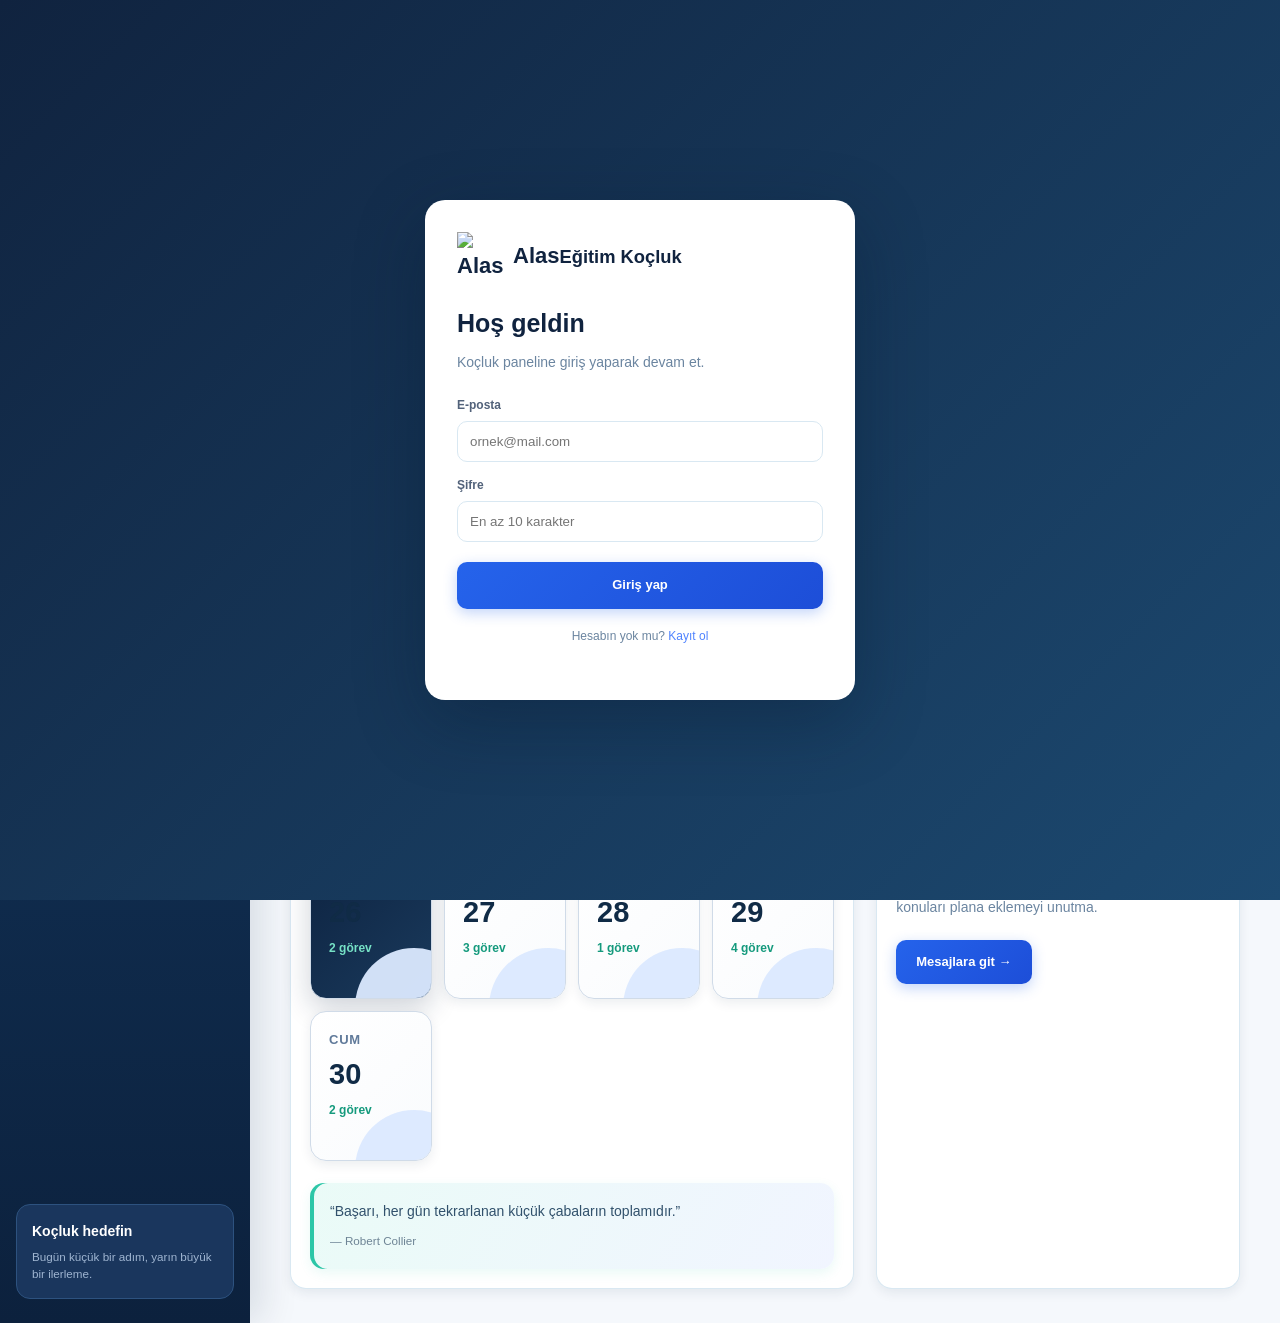
==== src/Kocluk.Api/wwwroot/index.html @ 7dc3ab0d "Öğrenci dosyası genel bakış: hafif renk vurguları, durum renkli etkinlik satırları" ====
<!doctype html>
<html lang="tr">
<head>
  <meta charset="utf-8">
  <meta name="viewport" content="width=device-width, initial-scale=1">
  <meta name="theme-color" content="#10233f">
  <link rel="manifest" href="/manifest.webmanifest">
  <title>Alas Eğitim Koçluk | Öğrenci gelişim paneli</title>
  <link rel="icon" href="/logo.svg" type="image/svg+xml">
  <script src="https://cdnjs.cloudflare.com/ajax/libs/pdf.js/4.10.38/pdf.min.mjs" type="module"></script>
  <script src="https://cdn.jsdelivr.net/npm/tesseract.js@5/dist/tesseract.min.js"></script>
  <script src="/exam-data.js?v=20261116050000"></script>
  <script src="/exam-filters.js?v=20261108254000"></script>
  <script src="/modal-questions.js?v=20261116180000"></script>
  <script src="/worksheet.js?v=20261116060000"></script>
  <style>.student-calendar-day{position:relative;overflow:hidden}.student-calendar-day:before{content:"";position:absolute;inset:0 0 auto;height:5px;background:linear-gradient(90deg,#25c6a7,#4d83ff);border-radius:18px 18px 0 0;pointer-events:none}
    :root{
      --primary:#2563eb;--primary-dark:#1d4ed8;--primary-light:#eef4ff;
      --success:#15803d;--success-light:#e8f8ee;
      --warning:#a97600;--warning-light:#fff8e8;
      --danger:#c62828;--danger-light:#fde8e8;
      --info:#3b82f6;--info-light:#e0e7ff;

      --navy:#10233f;--navy-2:#172f52;--ink:#17243a;--muted:#6b85a0;--line:#e0e8f2;--bg:#f5f8fc;--mint:#2cc6a7;--blue:#4f83ff;--orange:#ffad61;--white:#fff;

      --text-primary:#10233f;--text-secondary:#546e8a;--text-muted:#8a99ab;
      --border-radius:12px;--border-radius-lg:16px;--shadow-sm:0 2px 8px rgba(23,52,82,.06);--shadow-md:0 4px 16px rgba(23,52,82,.12);--shadow-lg:0 8px 24px rgba(23,52,82,.16)
    }
    *{box-sizing:border-box}body{margin:0;background:var(--bg);color:var(--text-primary);font:14px -apple-system,BlinkMacSystemFont,'Segoe UI',Roboto,'Helvetica Neue',sans-serif;line-height:1.6}button{font:inherit;border:0;cursor:pointer;transition:all .2s ease}
    .shell{display:flex;min-height:100vh}.sidebar{width:250px;background:var(--navy);color:#d9e4f4;padding:24px 16px;display:flex;flex-direction:column}.brand{display:flex;align-items:center;gap:10px;font-size:20px;font-weight:750;color:#fff;margin:0 10px 42px}.brand-mark{display:grid;place-items:center;width:34px;height:34px;border-radius:11px;background:linear-gradient(135deg,var(--mint),#67e0c7);color:var(--navy);font-weight:900}.nav-label{margin:0 12px 11px;color:#7890b2;font-size:11px;text-transform:uppercase;letter-spacing:1.4px}.nav a{display:flex;align-items:center;gap:12px;color:#b6c5da;text-decoration:none;padding:12px;border-radius:10px;margin:4px 0}.nav a.active,.nav a:hover{background:#22466f;color:#fff}.icon{width:22px;text-align:center;font-size:17px}.sidebar-bottom{margin-top:auto;background:#1a365d;border:1px solid #2d527f;border-radius:14px;padding:15px}.sidebar-bottom p{margin:0 0 7px;color:#fff;font-weight:650}.sidebar-bottom small{display:block;color:#9fb5d1;line-height:1.45}.main{flex:1;min-width:0}.topbar{height:76px;background:#fff;border-bottom:1px solid var(--line);display:flex;align-items:center;justify-content:space-between;padding:0 38px}.crumb{color:var(--muted);font-size:13px}.top-actions{display:flex;align-items:center;gap:18px}.bell{font-size:20px;color:#71809a}.avatar{display:flex;align-items:center;gap:10px;font-weight:650}.avatar-circle{display:grid;place-items:center;width:36px;height:36px;border-radius:50%;background:#d9f5ee;color:#137d6b}.content{padding:34px 40px;max-width:1450px}.welcome{display:flex;justify-content:space-between;align-items:flex-end;margin-bottom:28px}.welcome h1{font-size:29px;margin:0 0 8px;letter-spacing:-.6px}.welcome p{margin:0;color:var(--muted)}.date{color:var(--muted);font-size:13px}.grid{display:grid;grid-template-columns:repeat(4,1fr);gap:18px;margin-bottom:24px}.card{background:var(--white);border:1px solid var(--line);border-radius:16px;box-shadow:0 5px 16px rgba(22,44,76,.04)}.stat{padding:22px;position:relative;overflow:hidden;border:none;transition:all .2s ease;background:linear-gradient(135deg,#fff 0%,#f8fbff 100%)}.stat:before{content:"";position:absolute;inset:0 0 auto;height:4px;background:var(--primary);transition:all .2s}.stat:hover{transform:translateY(-3px);box-shadow:0 12px 28px rgba(16,35,63,.12)}.stat:after{content:"";position:absolute;width:100px;height:100px;border-radius:50%;right:-35px;bottom:-50px;background:rgba(37,99,235,.05);pointer-events:none}.stat-head{display:flex;justify-content:space-between;color:var(--muted);font-size:12px;position:relative;z-index:1}.stat-value{font-size:32px;font-weight:800;margin:16px 0 8px;color:var(--navy);position:relative;z-index:1}.stat-foot{font-size:12px;color:#16a34a;position:relative;z-index:1}.stat-icon{display:grid;place-items:center;width:40px;height:40px;border-radius:12px;background:#edf3ff;color:var(--blue);font-size:20px;box-shadow:0 4px 12px rgba(37,99,235,.15)}.layout{display:grid;grid-template-columns:1.55fr 1fr;gap:22px}.section{padding:24px;transition:all .2s ease}.section:hover{border-color:#d7e5f4;box-shadow:0 12px 28px rgba(16,35,63,.07)}.section-title{display:flex;justify-content:space-between;align-items:center;margin-bottom:20px}.section-title h2{font-size:18px;margin:0;font-weight:700;color:var(--navy);display:flex;align-items:center;gap:10px}.section-title h2:before{content:"";width:6px;height:22px;border-radius:3px;background:linear-gradient(180deg,var(--primary),var(--mint))}.section-title a{font-size:12px;color:var(--primary);text-decoration:none;font-weight:600;transition:color .2s}.section-title a:hover{color:var(--navy)}.progress-wrap{display:flex;gap:22px;align-items:center}.progress{width:118px;height:118px;border-radius:50%;background:conic-gradient(var(--mint) 0 72%,#e9f1f2 72% 100%);display:grid;place-items:center;flex:none}.progress:after{content:"";width:86px;height:86px;border-radius:50%;background:#fff;position:absolute}.progress span{position:relative;z-index:1;font-size:23px;font-weight:750}.progress-copy h3{margin:0 0 7px;font-size:16px}.progress-copy p{margin:0;color:var(--muted);line-height:1.5}.bar-row{margin-top:24px}.bar-label{display:flex;justify-content:space-between;margin-bottom:8px;font-size:12px;color:var(--muted)}.bar{height:8px;border-radius:8px;background:#edf1f6;overflow:hidden}.bar i{display:block;height:100%;border-radius:8px;background:var(--blue)}.bar i.mint{background:var(--mint)}.tasks{display:grid;gap:11px}.task{display:flex;align-items:center;gap:12px;border:1px solid var(--line);border-radius:12px;padding:14px;transition:all .2s ease;background:#fff}.task:hover{transform:translateX(3px);border-color:#cbdcf0;box-shadow:0 6px 16px rgba(16,35,63,.06)}.check{width:20px;height:20px;border:2px solid #cbd7e6;border-radius:6px;flex:none}.task.done .check{background:var(--mint);border-color:var(--mint);position:relative}.task.done .check:after{content:'✓';color:#fff;position:absolute;left:3px;top:-2px;font-weight:700}.task-text{flex:1}.task-text strong{display:block;font-size:13px;margin-bottom:4px}.task-text small{color:var(--muted)}.tag{padding:6px 10px;border-radius:7px;background:#fff4e9;color:#c5752a;font-size:11px;font-weight:600;transition:all .2s ease;display:inline-block}.tag.blue{background:#edf3ff;color:#3b82f6;font-weight:700}.tag:hover{transform:translateY(-1px);box-shadow:0 4px 8px rgba(0,0,0,.1)}.schedule{display:grid;grid-template-columns:repeat(6,1fr);gap:9px}.day{border:1px solid var(--line);border-radius:10px;padding:10px;text-align:center;min-height:98px}.day b{display:block;font-size:11px;color:var(--muted);margin-bottom:11px}.day strong{display:block;font-size:21px;margin-bottom:10px}.day.active{background:var(--navy);color:#fff;border-color:var(--navy)}.day.active b{color:#a9c4e7}.day em{font-style:normal;font-size:11px;color:var(--mint)}.quote{margin-top:22px;background:linear-gradient(120deg,#eafbf7,#f1f5ff);border:0;padding:18px 20px}.quote p{margin:0;font-size:14px;line-height:1.55;color:#31516c}.quote small{display:block;margin-top:9px;color:#6e8495}.primary{background:linear-gradient(135deg,var(--primary),#1d4ed8);color:#fff;border-radius:10px;padding:12px 20px;font-size:13px;font-weight:700;box-shadow:0 4px 14px rgba(37,99,235,.28);border:0;cursor:pointer;transition:all .2s ease}.primary:hover{transform:translateY(-2px);box-shadow:0 8px 22px rgba(37,99,235,.36)}.primary:active{transform:translateY(0);box-shadow:0 2px 8px rgba(37,99,235,.2)}@media(max-width:1000px){.sidebar{width:210px}.grid{grid-template-columns:repeat(2,1fr)}.layout{grid-template-columns:1fr}}@media(max-width:650px){.sidebar{display:none}.content{padding:24px 18px}.topbar{padding:0 18px}.grid{grid-template-columns:1fr 1fr}.welcome{display:block}.date{margin-top:12px}}
    .profile-button{background:none;display:flex;align-items:center;gap:10px;font-weight:650;color:var(--ink);padding:4px 0}.profile-menu{position:absolute;right:0;top:48px;background:#fff;border:1px solid var(--line);border-radius:12px;box-shadow:0 12px 30px #10233f1c;padding:8px;z-index:5;min-width:170px}.profile-menu button{width:100%;background:none;text-align:left;padding:10px;border-radius:8px;color:#33435b}.profile-menu button:hover{background:#f1f5fa}.hidden{display:none!important}.auth-screen{position:fixed;inset:0;background:linear-gradient(135deg,#10233f,#1c4970);z-index:20;display:grid;place-items:center;padding:20px}.auth-card{width:min(430px,100%);background:#fff;border-radius:20px;padding:32px;box-shadow:0 22px 70px #07172c55}.auth-brand{display:flex;align-items:center;gap:10px;font-size:22px;font-weight:800;margin-bottom:25px}.auth-card h1{margin:0 0 8px;font-size:25px}.auth-card p{color:var(--muted);margin:0 0 22px}.auth-card label{display:block;color:#52627a;font-size:12px;font-weight:650;margin:14px 0 6px}.auth-card input,.auth-card select{width:100%;border:1px solid #d9e2ee;border-radius:9px;padding:12px;outline:none}.auth-card input:focus,.auth-card select:focus{border-color:var(--blue)}.auth-submit{width:100%;margin-top:20px;padding:13px}.auth-switch{text-align:center;margin-top:18px!important;font-size:12px}.auth-switch a{color:var(--blue);cursor:pointer}.auth-error{color:#c35454!important;background:#fff0f0;padding:9px;border-radius:8px;font-size:12px}.role-help{font-size:11px!important;margin-top:8px!important}
    .modal-backdrop{position:fixed;inset:0;background:rgba(7,23,44,.85);backdrop-filter:blur(2px);z-index:30;display:grid;place-items:center;padding:20px;animation:fadeIn .2s ease}.modal-card{width:min(720px,100%);max-height:calc(100vh - 40px);overflow:auto;background:#fff;border-radius:20px;box-shadow:0 20px 60px rgba(7,23,44,.3);animation:slideUp .3s ease}.modal-head{display:flex;justify-content:space-between;align-items:flex-start;padding:28px 32px 16px;border-bottom:1px solid var(--line)}.modal-head h2{margin:0 0 6px;font-size:22px;color:var(--navy);font-weight:800}.modal-head p{margin:0;color:var(--muted);font-size:13px}.modal-close{background:#f1f5fa;border-radius:50%;width:36px;height:36px;color:#52627a;font-size:20px;transition:all .2s ease;display:grid;place-items:center}.modal-close:hover{background:#e0e8f0;color:#10233f;transform:rotate(90deg)}.modal-form{padding:10px 26px 26px}.form-section{border-top:1px solid var(--line);padding-top:18px;margin-top:16px}.form-section h3{font-size:13px;margin:0 0 13px}.form-grid{display:grid;grid-template-columns:1fr 1fr;gap:14px}.form-field label{display:block;color:#52627a;font-size:12px;font-weight:650;margin:0 0 6px}.form-field input{width:100%;border:1px solid #d9e2ee;border-radius:9px;padding:11px;outline:none}.form-field input:focus{border-color:var(--blue)}.modal-actions{display:flex;justify-content:flex-end;gap:10px;margin-top:22px}.secondary{background:#edf2f8;color:#33435b;border-radius:9px;padding:10px 15px;font-size:12px}@media(max-width:650px){.form-grid{grid-template-columns:1fr}}
    .student-grid{display:grid;grid-template-columns:repeat(auto-fill,minmax(220px,1fr));gap:16px}.student-card{position:relative;min-height:190px;padding:18px;border:1px solid var(--line);border-radius:16px;background:linear-gradient(145deg,#fff,#f8fbff);cursor:pointer;transition:transform .18s,box-shadow .18s}.student-card:hover{transform:translateY(-3px);box-shadow:0 12px 24px #10233f12}.student-card:nth-child(3n+1) .student-avatar{background:#d9f5ee;color:#137d6b}.student-card:nth-child(3n+2) .student-avatar{background:#e8edff;color:#536fd4}.student-card:nth-child(3n) .student-avatar{background:#fff0dd;color:#c27528}.student-avatar{display:grid;place-items:center;width:52px;height:52px;border-radius:16px;font-size:17px;font-weight:750;margin-bottom:20px}.student-card h3{margin:0 0 8px;font-size:16px}.student-card p{margin:0;color:var(--muted);font-size:12px;white-space:nowrap;overflow:hidden;text-overflow:ellipsis}.student-card .student-actions{position:absolute;right:14px;top:14px;display:flex;gap:5px}.student-card .student-actions button{font-size:11px;padding:6px 8px;border-radius:7px}.student-detail-card{width:min(1000px,100%);background:linear-gradient(145deg,#f5fffb,#fff)}.detail-hero{display:flex;align-items:center;gap:15px;padding:0 26px 20px}.detail-avatar{display:grid;place-items:center;width:62px;height:62px;border-radius:18px;background:#c9f1e5;color:#137d6b;font-size:22px;font-weight:800}.detail-hero h3{margin:0 0 5px;font-size:20px}.detail-hero p{margin:0;color:var(--muted);font-size:12px}.detail-tabs{display:flex;gap:6px;padding:0 26px;border-bottom:1px solid #d9eee7}.detail-tab{background:none;color:var(--muted);padding:11px 12px;border-bottom:2px solid transparent;font-size:12px}.detail-tab:hover{color:#16826d}.detail-tab.active{color:#16826d;border-color:var(--mint)}.detail-body{padding:22px 26px 26px}.detail-panel{display:none}.detail-panel.active{display:block}.detail-summary{display:grid;grid-template-columns:repeat(3,1fr);gap:12px}.detail-stat{padding:14px;border-radius:12px;background:#e9f9f3}.detail-stat strong{display:block;font-size:20px;margin-bottom:5px}.detail-stat span{font-size:11px;color:var(--muted)}.calendar-box{border:1px solid #d9eee7;background:#f2fcf8;border-radius:14px;padding:16px}.calendar-box h3{margin:0 0 5px}.calendar-box p{margin:0 0 14px;color:var(--muted);font-size:12px}.calendar-form{display:grid;grid-template-columns:1.1fr .7fr .7fr 1.2fr auto;gap:8px;align-items:end}.calendar-form input{border:1px solid #cde7dd;border-radius:8px;padding:9px;background:#fff}.calendar-form label{display:block;color:#52726a;font-size:10px;margin-bottom:4px}.session-item{display:flex;justify-content:space-between;align-items:center;border:1px solid #d9eee7;border-radius:10px;background:#fff;padding:11px;margin-top:8px}.session-item small{color:var(--muted)}@media(max-width:800px){.calendar-form{grid-template-columns:1fr 1fr}.calendar-form button{grid-column:span 2}}
    .session-item small{display:block;margin-top:4px}.session-actions{display:flex;gap:5px}.session-actions button{font-size:11px;padding:6px 8px;border-radius:7px}
    .stat:nth-child(1) .stat-icon:after{content:"↗";font-size:20px}.stat:nth-child(2) .stat-icon:after{content:"✓";font-size:20px}.stat:nth-child(3) .stat-icon:after{content:"◷";font-size:20px}.stat:nth-child(4) .stat-icon:after{content:"★";font-size:18px}
    .stat .stat-head,.stat .stat-value,.stat .stat-foot{position:relative;z-index:1}
    .stat-icon{position:relative;z-index:1;width:42px;height:42px;border-radius:13px;font-size:19px;box-shadow:0 5px 12px rgba(16,35,63,.08)}
    .section{transition:box-shadow .2s ease,border-color .2s ease}.section:hover{border-color:#d7e5f4;box-shadow:0 12px 28px rgba(16,35,63,.07)}
    .section-title h2{display:flex;align-items:center;gap:9px}.section-title h2:before{content:"";width:7px;height:20px;border-radius:5px;background:linear-gradient(#2cc6a7,#4f83ff);display:inline-block}
    .tasks .task{transition:transform .18s ease,box-shadow .18s ease,border-color .18s ease}.tasks .task:hover{transform:translateX(3px);border-color:#cbdcf0;box-shadow:0 6px 16px rgba(16,35,63,.06)}
    .tasks .task .tag.blue{font-weight:700}.plan-task-progress{border:1px solid #dce8ff}.plan-task-edit{border:1px solid #dce8ff}.plan-task-delete,.plan-delete{border:1px solid #ffe1d5;background:#fff3ed;color:#c76b47}
    .welcome .primary{box-shadow:0 8px 18px rgba(16,35,63,.16);transition:transform .18s ease,box-shadow .18s ease}.welcome .primary:hover{transform:translateY(-2px);box-shadow:0 12px 24px rgba(16,35,63,.22)}
    .quote,.calendar-box{box-shadow:inset 4px 0 0 #2cc6a7}
    .schedule-card{background:linear-gradient(145deg,#fff,#f8fbff);overflow:visible;margin-top:-32px}
    .schedule{display:grid;grid-template-columns:repeat(4,minmax(0,1fr));grid-auto-rows:minmax(116px,auto);gap:12px;position:relative}
    .schedule .day{position:relative;min-height:116px;padding:16px 15px;text-align:left;border:2px solid #b8cce2;border-radius:16px;background:linear-gradient(145deg,#fff,#f7faff);overflow:visible;cursor:pointer;transition:transform .18s ease,box-shadow .18s ease,border-color .18s ease}
    .schedule .day:nth-child(4n+1){background:linear-gradient(145deg,#f2f7ff,#fff);border-color:#b9d2f5}.schedule .day:nth-child(4n+2){background:linear-gradient(145deg,#f0fcf8,#fff);border-color:#b8e3d5}.schedule .day:nth-child(4n+3){background:linear-gradient(145deg,#fff8ef,#fff);border-color:#f0d3b2}.schedule .day:nth-child(4n){background:linear-gradient(145deg,#f8f3ff,#fff);border-color:#d8c8f0}
    .schedule .day:nth-child(4n+1),.schedule .day:nth-child(4n+2),.schedule .day:nth-child(4n+3),.schedule .day:nth-child(4n){background:linear-gradient(145deg,#f0fcf7,#fbfffd);border-color:#b9dfd0}
    .schedule .day{border-top:4px solid #5b8def;border-left-color:#b9dfd0;border-right-color:#b9dfd0;border-bottom-color:#b9dfd0}
    .schedule .day:hover,.schedule .day:focus-within{transform:translateY(-3px);box-shadow:0 13px 25px rgba(16,35,63,.12);border-color:#72a0e5;z-index:5}
    .schedule .day.active{background:linear-gradient(145deg,#102d50,#1d5278);border-color:#102d50;color:#fff;box-shadow:0 9px 20px rgba(16,45,80,.18)}
    .schedule .day b{display:block;font-size:12px;letter-spacing:.7px;color:#69819d;margin-bottom:7px}.schedule .day.active b{color:#b9d2ed}
    .schedule .day strong{display:inline-block;font-size:28px;line-height:1;margin:0 0 12px}.schedule .day em{display:block;font-style:normal;font-size:11px;color:#159a7d;font-weight:650}.schedule .day.active em{color:#76e2c6}
    .day-count-dot{display:inline-block;width:7px;height:7px;border-radius:50%;background:#2cc6a7;margin-right:5px;vertical-align:1px}.day.active .day-count-dot{background:#76e2c6}
    .day-popover{display:none}
    .day-popover strong{display:block;font-size:12px;margin:0 0 7px}.day-popover small{display:block;color:#c8d8eb;font-size:11px;line-height:1.55}.day-popover .popover-item{padding:6px 0;border-top:1px solid #ffffff24}.day-popover .popover-item:first-of-type{border-top:0}
    .schedule-events .task{background:#fff;border-left:4px solid #4f83ff}.schedule-events .task:nth-child(3n+2){border-left-color:#2cc6a7}.schedule-events .task:nth-child(3n){border-left-color:#f2a04c}.schedule-events .tag{min-width:92px;text-align:center;font-weight:700}
    .schedule-nav{display:flex;align-items:center;gap:10px}.schedule-nav button{border:1.5px solid #a9c4e4;background:#f4f8ff;color:#285eaa;border-radius:10px;padding:9px 14px;font-size:13px;font-weight:750;cursor:pointer;box-shadow:0 3px 8px #244d7c12;transition:.16s ease}.schedule-nav button:hover{background:#e7f0ff;border-color:#5c91ce;transform:translateY(-1px)}.schedule-nav button.today{background:#102d50;border-color:#102d50;color:#fff}.schedule-nav button.today:hover{background:#1d5278}.schedule-nav span{min-width:132px;text-align:center;color:#526f8c;font-size:13px;font-weight:800}
    .schedule-card .section-title h2{font-size:22px}.schedule-card .section-title h2:before{height:24px;width:8px}.schedule-nav button{font-size:14px;padding:10px 15px}.schedule-nav span{font-size:14px}.crumb{font-size:18px;font-weight:750}
    #coach-availability-card{background:linear-gradient(145deg,#f0fcf8,#fff);border-color:#d7eee7}.availability-delete{border:1px solid #ffe1d5;background:#fff3ed;color:#c76b47}.availability-slot{border-left:4px solid #2cc6a7;background:#fff}
    @media(max-width:1050px){.schedule{grid-template-columns:repeat(3,minmax(0,1fr))}}
    @media(max-width:760px){.schedule{grid-template-columns:repeat(2,minmax(0,1fr))}}
    @media(max-width:520px){.schedule{grid-template-columns:1fr}.schedule .day{min-height:96px}}
    @media(max-width:760px){.content{padding:22px 14px}.topbar{height:auto;min-height:64px;padding:12px 16px;gap:10px}.topbar .crumb{font-size:14px}.top-actions{gap:8px}.top-actions .avatar span:last-child{max-width:90px;overflow:hidden;text-overflow:ellipsis;white-space:nowrap}.welcome{display:block;margin-bottom:20px}.welcome h1{font-size:24px}.welcome .date{margin-top:8px}.grid{grid-template-columns:repeat(2,minmax(0,1fr));gap:12px}.layout{grid-template-columns:1fr;gap:14px}.section{padding:17px}.section-title{gap:10px;align-items:flex-start}.section-title h2{font-size:16px}.schedule-card .section-title{display:block}.schedule-nav{margin-top:12px;display:grid;grid-template-columns:repeat(2,minmax(0,1fr));gap:7px}.schedule-nav span{grid-column:1/-1;grid-row:1;text-align:center}.schedule-nav button{padding:8px 9px;font-size:12px}.student-grid{grid-template-columns:1fr 1fr;gap:10px}.student-card{min-height:180px;padding:14px}.calendar-form{grid-template-columns:1fr 1fr}.form-grid{grid-template-columns:1fr 1fr;gap:12px}}
    @media(max-width:480px){.grid{grid-template-columns:1fr 1fr}.student-grid{grid-template-columns:1fr}.student-card{min-height:170px}.schedule .day,.schedule .day:has(.day-event-row){min-height:140px;padding:15px}.schedule .day strong{font-size:25px}.schedule .day-event-row{gap:5px;padding:6px}.schedule .day-event-row time{flex-basis:48px;font-size:13px}.day-event-edit{font-size:10px;padding:5px}.calendar-form,.form-grid{grid-template-columns:1fr}.modal-card{width:calc(100vw - 24px)!important;max-height:calc(100vh - 24px)}.modal-head{padding:20px 18px 14px}.modal-form{padding:0 18px 20px}.modal-actions{flex-wrap:wrap}.modal-actions button{flex:1 1 auto}.schedule-nav{grid-template-columns:1fr 1fr}.schedule-nav button.today{grid-column:1/-1;grid-row:2}.schedule-nav span{grid-row:1}}
    .schedule .day-time{display:block;margin-top:10px;color:#315e87;font-size:16px;font-weight:800;letter-spacing:.1px}.schedule .day.active .day-time{color:#e1efff}.schedule .day-empty-time{color:#7890a7;font-weight:600}.day-event-preview{display:flex;flex-direction:column;gap:5px;margin-top:8px}.day-event-row{display:grid;grid-template-columns:58px minmax(0,1fr);gap:7px;align-items:start;padding:7px 8px;border:1px solid #d7e5f2;border-radius:8px;background:#ffffffb8;color:#294e72;line-height:1.15}.day-event-row time{font-size:13px;font-weight:850}.day-event-row span{font-size:12px;font-weight:750;white-space:nowrap;overflow:hidden;text-overflow:ellipsis}.day-event-row small{grid-column:2;color:#7890a7;font-size:11px;white-space:nowrap;overflow:hidden;text-overflow:ellipsis}.day-event-row.upcoming time{color:#166ac2}.day-event-row.overdue{border-color:#ffd1d1;background:#fff5f5}.day-event-row.overdue time{color:#d63333}.day.active .day-event-row{background:#ffffff18;border-color:#ffffff35;color:#fff}.day.active .day-event-row.upcoming time{color:#9ed6ff}.day.active .day-event-row.overdue{background:#ffdddd22;border-color:#ff9b9b55}.day.active .day-event-row.overdue time{color:#ff9f9f}.day.active .day-event-row small{color:#d1e3f5}.day:has(.day-event-row){padding-right:12px}.day:has(.day-event-row) .day-event-preview{position:absolute;left:104px;right:12px;top:16px;margin-top:0}.day:has(.day-event-row) .day-time{display:none}.day-empty-preview{display:block;margin-top:8px;color:#7890a7;font-size:12px;font-weight:600}
    .day-event-row{background:#fff6c9;border-color:#e8ce68;box-shadow:0 2px 5px #a9891d1a}.day-event-row.overdue{background:#fff2bb;border-color:#e0c45d}.day-event-row.pending{background:#fff0f0;border-color:#e28b8b;color:#a32d2d;box-shadow:0 3px 8px rgba(190,55,55,.14)}.day-event-row.rejected{background:#ffe3e3;border-color:#d96b6b;color:#a52d2d}.day-event-row .day-event-edit{background:#fffbe8;border:1px solid #e4c85d}.day-event-row.overdue .day-event-edit{background:#fffbe8;color:#c52f2f}
    .day:has(.day-event-row) .day-event-preview{left:58px;right:4px}.day-event-row span,.day-event-row small{white-space:normal;overflow:visible;text-overflow:clip;line-height:1.25}.day-event-row small{min-width:0}
    .day:has(.day-event-row){display:grid;grid-template-columns:58px minmax(0,1fr);grid-template-rows:auto auto auto;align-content:start;min-height:142px}.day:has(.day-event-row)>b,.day:has(.day-event-row)>strong,.day:has(.day-event-row)>em,.day:has(.day-event-row)>.day-time{grid-column:1}.day:has(.day-event-row) .day-event-preview{position:static;grid-column:2;grid-row:1 / span 4;width:calc(100% + 18px);margin:0 -10px 0 0}.day-event-row{display:flex;align-items:center;gap:7px;min-width:0}.day-event-row time{flex:0 0 52px}.day-event-row span{flex:1;min-width:0}.day-event-row small{flex:1;min-width:0}.day-event-row .day-event-edit{flex:0 0 auto}
    .day-event-copy{display:flex;align-items:center;gap:6px;flex:1;min-width:0}.day-event-copy span{flex:0 1 auto;min-width:0;font-weight:750;white-space:nowrap;overflow:hidden;text-overflow:ellipsis}.day-event-copy small{flex:1;min-width:0;white-space:nowrap;overflow:hidden;text-overflow:ellipsis;color:#6d7f92}.day-event-row{gap:9px}
    .day:has(.day-event-row){grid-template-columns:48px minmax(0,1fr)}
    .day:has(.day-event-row) .day-event-preview{width:auto;margin-right:0}.day-event-row time{font-size:15px}.day-event-edit{font-size:13px;padding:7px 10px;white-space:nowrap}
    .day-event-row{grid-template-columns:58px minmax(0,1fr) auto;cursor:grab}.day-event-row:active{cursor:grabbing}.day-event-edit{grid-column:3;grid-row:1 / span 2;border:0;border-radius:6px;background:#eaf2ff;color:#2465bd;padding:4px 6px;font-size:10px;font-weight:700;cursor:pointer}.day-event-row.overdue .day-event-edit{background:#ffe6e6;color:#c52f2f}.day.drag-over{border-color:#2cc6a7;box-shadow:0 0 0 3px #2cc6a733;background:#effcf8}
    /* Takvim etkinlikleri dar kartlarda taşmadan okunur ve düzenle düğmesi her zaman görünür. */
    .schedule .day{min-width:0;overflow:hidden}
    .schedule .day:has(.day-event-row){display:block!important;min-height:170px!important;padding:16px!important}
    .schedule .day:has(.day-event-row) .day-event-preview{display:flex;position:static!important;width:100%!important;margin:10px 0 0!important}
    .schedule .day-event-row{width:100%;box-sizing:border-box;display:flex;align-items:center;min-width:0;overflow:hidden;padding:7px 8px}
    .schedule .day-event-row time{flex:0 0 52px}
    .schedule .day-event-copy{flex:1 1 auto;min-width:0;overflow:hidden}
    .schedule .day-event-edit{flex:0 0 auto;margin-left:auto}
    @media(max-width:760px){.schedule .day:has(.day-event-row){min-height:150px!important;padding:13px!important}.schedule .day-event-row time{flex-basis:46px}.schedule .day-event-edit{font-size:11px;padding:5px 7px}}
    /* Koç takvimi: 8 günlük görünümde gün bilgisi solda, etkinlikler sağ üstte. */
    .schedule .day:has(.day-event-row){display:grid!important;grid-template-columns:82px minmax(0,1fr)!important;grid-template-rows:auto 1fr;column-gap:10px;min-height:230px!important;align-content:start}
    .schedule .day:has(.day-event-row)>b,.schedule .day:has(.day-event-row)>strong,.schedule .day:has(.day-event-row)>em,.schedule .day:has(.day-event-row)>.day-time{grid-column:1;grid-row:auto}
    .schedule .day:has(.day-event-row) .day-event-preview{grid-column:2;grid-row:1 / span 4;align-self:start;margin:0!important;padding-top:0}
    .schedule .day-event-row{font-size:12px;padding:7px 8px;gap:6px}
    .schedule .day-event-row time{font-size:14px;flex-basis:43px}
    .schedule .day-event-copy span{font-size:11px}
    .schedule .day-event-copy small{font-size:10px}
    .schedule .day-event-edit{font-size:10px;padding:5px 7px}
    @media(max-width:760px){.schedule .day:has(.day-event-row){grid-template-columns:70px minmax(0,1fr)!important;min-height:205px!important;column-gap:7px}.schedule .day-event-row time{flex-basis:39px;font-size:12px}.schedule .day-event-edit{font-size:9px;padding:4px 5px}}
    /* Takvim günleri, gösterge kartlarıyla aynı görsel dili kullanır. */
    .schedule .day{background:linear-gradient(145deg,#f8fbff 0%,#eef5ff 100%);border:1px solid #dbe8ff;border-top:4px solid #4f83ff;border-radius:16px;min-height:150px;padding:18px;box-shadow:0 5px 16px rgba(22,44,76,.04);overflow:hidden}
    .schedule .day:after{content:"";position:absolute;width:118px;height:118px;border-radius:50%;right:-42px;bottom:-68px;background:#dce9ff;opacity:.95;pointer-events:none}
    .schedule .day>b,.schedule .day>strong,.schedule .day>em,.schedule .day>.day-time,.schedule .day>.day-event-preview{position:relative;z-index:1}
    .schedule .day b{font-size:13px;color:#607a9a;margin-bottom:9px}.schedule .day strong{font-size:29px;color:#102b46}.schedule .day em{font-size:12px;color:#159a7d}.schedule .day .day-time{font-size:17px;color:#315e87}.schedule .day .day-empty-preview{font-size:13px;color:#6783a1}
    .schedule .day:has(.day-event-row){min-height:150px;padding:18px}.schedule .day:has(.day-event-row) .day-event-preview{z-index:2}
    .schedule .day:hover,.schedule .day:focus-within{background:linear-gradient(145deg,#f1f7ff 0%,#e6f0ff 100%);border-color:#a8c8f4;border-top-color:#3d73ee}
    #schedule-event-modal .schedule-event-card{width:min(920px,calc(100vw - 48px));max-height:calc(100vh - 56px);background:linear-gradient(145deg,#f1fcf8,#fff 48%);border:1px solid #d7eee6}
    #schedule-event-modal .modal-head{padding:34px 40px 20px}.schedule-event-heading{display:flex;align-items:center;gap:16px}.schedule-event-icon{display:grid;place-items:center;width:56px;height:56px;border-radius:17px;background:#d8f5eb;color:#087e69;font-size:26px;font-weight:800}.schedule-event-heading h2{font-size:28px;color:#102b46}.schedule-event-heading p{font-size:15px;margin-top:8px}
    #schedule-event-modal .modal-form{padding:0 40px 36px}#schedule-event-modal .event-form-section{border:1px solid #dcece6;background:#ffffffdb;border-radius:18px;padding:24px}#schedule-event-modal .form-field input,#schedule-event-modal .form-field select{width:100%;min-height:52px;border:1px solid #cfe4db;border-radius:11px;padding:12px 15px;background:#fff;color:#17243a;font:inherit;font-size:15px;outline:none}#schedule-event-modal .form-field input:focus,#schedule-event-modal .form-field select:focus{border-color:#2cc6a7;box-shadow:0 0 0 3px #2cc6a71c}
    @media(max-width:600px){#schedule-event-modal .modal-head,#schedule-event-modal .modal-form{padding-left:18px;padding-right:18px}}
    #plan-modal{left:250px;place-items:center end;padding:24px 4vw 24px 20px}
    #plan-modal .plan-modal-card{width:min(1040px,100%);max-height:calc(100vh - 48px);background:linear-gradient(145deg,#f2fcf8,#fff 48%);border:1px solid #d8eee6}
    #plan-modal .modal-head{padding:28px 32px 18px;align-items:center}
    #plan-modal .modal-head h2{font-size:25px;color:#102b46}
    #plan-modal .modal-head p{font-size:14px;margin-top:7px}
    #plan-modal .plan-modal-icon{display:grid;place-items:center;width:48px;height:48px;border-radius:15px;background:#d9f5eb;color:#087e69;font-size:23px;font-weight:800;flex:none;margin-right:14px}
    #plan-modal .plan-heading{display:flex;align-items:center}
    #plan-modal .modal-form{padding:0 32px 30px}
    #plan-modal .plan-section{border:1px solid #dcece6;background:#ffffffd9;border-radius:16px;padding:20px;margin:0 0 16px}
    #plan-modal .plan-section h3{font-size:15px;color:#17324d;margin:0 0 15px}
    #plan-modal .form-grid{gap:16px}
    #plan-modal .form-field label{font-size:13px;color:#426354}
    #plan-modal .form-field input,#plan-modal .form-field select{width:100%;min-height:46px;border:1px solid #cfe4db;border-radius:10px;padding:11px 13px;background:#fff;color:#17243a;font:inherit;outline:none}
    #plan-modal .form-field input:focus,#plan-modal .form-field select:focus{border-color:#2cc6a7;box-shadow:0 0 0 3px #2cc6a71c}
    #plan-modal .plan-task-row{display:grid;grid-template-columns:minmax(180px,1.5fr) minmax(150px,1fr) minmax(130px,.8fr) 42px;gap:12px;align-items:end;padding:14px;margin-top:10px;border:1px solid #e0ece8;border-radius:13px;background:#f8fcfa}
    #plan-modal .plan-task-row .form-field{min-width:0}
    #plan-modal .plan-task-remove{height:44px;border-radius:10px;background:#fff0eb;color:#bb6048;font-size:18px}
    #plan-modal .plan-add-task{background:#e2f7ef;color:#087e69;border-radius:9px;padding:10px 13px;font-size:12px;font-weight:650;margin-top:12px}
    #plan-modal .plan-hint{font-size:12px;color:#71809a;margin:-7px 0 12px}
    #plan-modal .modal-actions{padding-top:5px}
    @media(max-width:900px){#plan-modal{left:0;place-items:center;padding:16px}#plan-modal .plan-task-row{grid-template-columns:1fr 1fr}#plan-modal .plan-task-remove{width:44px}}
    @media(max-width:600px){#plan-modal{padding:8px}#plan-modal .plan-modal-card{max-height:calc(100vh - 16px)}#plan-modal .modal-head{padding:20px 18px 14px}#plan-modal .modal-head h2{font-size:21px}#plan-modal .modal-form{padding:0 18px 20px}#plan-modal .plan-section{padding:15px}#plan-modal .plan-task-row{grid-template-columns:1fr}#plan-modal .plan-task-remove{width:100%}}
    /* Professional coaching workspace theme */
    body{background:radial-gradient(circle at 85% -10%,#eaf8f5 0,#f5f8fc 38%,#f5f8fc 100%)}
    .sidebar{background:linear-gradient(180deg,#0d2341 0%,#102e51 55%,#0c213d 100%);box-shadow:12px 0 35px rgba(9,30,58,.12)}
    .brand-mark{box-shadow:0 8px 18px rgba(44,198,167,.25)}
    .nav-sub{margin:2px 0 8px 22px;padding-left:12px;border-left:1px solid #2d527f}.nav .nav-sub a{padding:8px 12px;margin:2px 0;font-size:13px;color:#93a9c6;box-shadow:none}.nav .nav-sub a.active{background:#1d3e64;color:#fff;box-shadow:none}
    .qb-head{display:flex;justify-content:space-between;align-items:flex-end;gap:16px;margin-bottom:22px}.qb-head h1{font-size:26px;margin:0 0 6px;letter-spacing:-.4px}.qb-head p{margin:0;color:var(--muted)}
    .qb-stats{display:grid;grid-template-columns:repeat(3,1fr);gap:14px;margin-bottom:22px}.qb-stat{padding:18px 20px}.qb-stat small{color:var(--muted);font-size:12px}.qb-stat strong{display:block;font-size:26px;margin-top:6px}
    .qb-grid{display:grid;grid-template-columns:repeat(3,1fr)!important;gap:14px}.qb-tile{display:flex;flex-direction:column;gap:8px;padding:20px;text-align:left;cursor:pointer;border:1px solid #d9e8f2!important;border-radius:16px!important;transition:all .2s ease!important;font:inherit;color:inherit;background:#fff!important;box-shadow:0 4px 12px rgba(16,35,63,.08)!important;border-top:4px solid #4f83ff!important;position:relative}.qb-tile:hover{border-color:#c4d5e3!important;box-shadow:0 12px 28px rgba(16,35,63,.15)!important;transform:translateY(-3px)!important}.qb-tile:nth-child(3n+1){border-top-color:#2cc6a7!important}.qb-tile:nth-child(3n+2){border-top-color:#4f83ff!important}.qb-tile:nth-child(3n){border-top-color:#ffad61!important}.qb-tile b{font-size:15px}.qb-tile span{color:var(--muted);font-size:13px;line-height:1.5}.qb-tile i{font-style:normal;width:38px;height:38px;border-radius:10px;display:grid;place-items:center;background:#edf5ff;font-size:18px}.qb-tile em{margin-top:auto;font-style:normal;font-size:12px;font-weight:700;color:var(--blue)}
    @media(max-width:650px){.qb-stats{grid-template-columns:1fr}.qb-head{display:block}}
    .nav a{transition:all .2s ease}.nav a.active{box-shadow:inset 3px 0 var(--mint),0 8px 18px rgba(4,20,40,.15)}
    .topbar{background:rgba(255,255,255,.9);backdrop-filter:blur(14px);position:sticky;top:0;z-index:10}
    .content{animation:pageIn .28s ease-out}.card{transition:box-shadow .2s ease,transform .2s ease}.card:hover{box-shadow:0 12px 28px rgba(22,44,76,.08)}
    .primary{background:linear-gradient(135deg,#10233f,#1e4d78);box-shadow:0 7px 16px rgba(16,35,63,.18);transition:transform .18s,box-shadow .18s}.primary:hover{background:linear-gradient(135deg,#183a63,#28618e);transform:translateY(-1px);box-shadow:0 10px 22px rgba(16,35,63,.23)}
    .student-card{background:linear-gradient(145deg,rgba(255,255,255,.98),rgba(239,250,248,.9));border-color:#dcebe9}.student-card:after{content:'';position:absolute;right:-18px;bottom:-28px;width:100px;height:100px;border-radius:50%;background:rgba(44,198,167,.08);pointer-events:none}
    .student-grid{grid-template-columns:repeat(5,minmax(0,1fr));align-items:stretch;gap:34px}
    @media(max-width:1200px){.student-grid{grid-template-columns:repeat(4,minmax(0,1fr))}}
    @media(max-width:1000px){.student-grid{grid-template-columns:repeat(3,minmax(0,1fr))}}
    @media(max-width:800px){.student-grid{grid-template-columns:repeat(2,minmax(0,1fr))}}
    .student-card{min-height:245px;aspect-ratio:1/0.92;padding:21px;overflow:hidden;background:linear-gradient(145deg,#e3f7ef 0%,#ccebdd 100%);border-color:#a8d8c5;box-shadow:0 10px 24px rgba(20,64,84,.09)}
    .student-card:nth-child(4n+2){background:linear-gradient(145deg,#e4ecff 0%,#cbd9f4 100%);border-color:#a6bfe9}
    .student-card:nth-child(4n+3){background:linear-gradient(145deg,#fff1dc 0%,#f6d9ad 100%);border-color:#e5bd82}
    .student-card:nth-child(4n){background:linear-gradient(145deg,#eee7ff 0%,#d9cdf2 100%);border-color:#bda9df}
    .student-avatar{width:62px;height:62px;border-radius:19px;font-size:20px;box-shadow:0 7px 16px rgba(26,58,88,.08);margin-bottom:26px}
    .student-card h3{font-size:17px;margin-bottom:10px;position:relative;z-index:1}
    .student-card p{font-size:13px;line-height:1.55;position:relative;z-index:1}
    .student-card .student-actions{z-index:2;position:absolute;right:12px;top:12px;display:flex;flex-direction:column;align-items:center;gap:6px}
    .student-card .student-actions button{display:grid;place-items:center;width:36px;height:36px;padding:0;font-size:19px;line-height:1;border-radius:10px;position:relative;font-weight:800}
    .student-card .student-actions .student-invite{color:#168a68!important;background:#dff7ed!important}
    .student-card .student-actions .student-invite svg{display:block;width:23px;height:23px}
    .student-card .student-actions .student-edit{color:#2f6fe4!important;background:#e8f0ff!important}
    .student-card .student-actions .student-delete{color:#c53b3b!important;background:#ffe5e5!important}
    .student-card .student-actions button[title]:hover:after{content:attr(title);position:absolute;right:38px;top:50%;transform:translateY(-50%);white-space:nowrap;padding:6px 9px;border-radius:7px;background:#10233f;color:#fff;font-size:11px;font-weight:600;box-shadow:0 5px 12px #10233f2b;pointer-events:none}
    .student-card:focus-visible{outline:3px solid #f2b36b;outline-offset:3px}
    /* Öğrenci kartları istatistik kartlarıyla aynı, tek renkli turuncu dili kullanır. */
    .student-card{background:linear-gradient(145deg,#fffdfa 0%,#fff8ef 100%)!important;border:1px solid #f3d8b8!important;border-top:4px solid #f2a04c!important;box-shadow:0 10px 24px rgba(144,91,30,.08)!important}
    .student-card:before{content:"";position:absolute;inset:0 0 auto;height:4px;background:#f2a04c;pointer-events:none}
    .student-card:after{content:"";position:absolute;right:-28px;bottom:-42px;width:118px;height:118px;border-radius:50%;background:#ffecd4!important;opacity:.95;pointer-events:none}
    .student-card .student-avatar,.student-card:nth-child(3n+1) .student-avatar,.student-card:nth-child(3n+2) .student-avatar,.student-card:nth-child(3n) .student-avatar{background:#ffecd4!important;color:#c27528!important}
    .student-grid{grid-template-columns:repeat(4,minmax(0,1fr))!important;gap:18px}
    .student-card:nth-child(odd){background:linear-gradient(145deg,#fffdf7 0%,#fff5df 100%)!important;border-color:#f0d39d!important;border-top-color:#f2a04c!important}
    .student-card:nth-child(even){background:linear-gradient(145deg,#f8fbff 0%,#eaf2ff 100%)!important;border-color:#b9d0ef!important;border-top-color:#5d91e8!important}
    .student-card:nth-child(odd):after{background:#ffebc9!important}
    .student-card:nth-child(even):after{background:#dceaff!important}
    .student-card:nth-child(even) .student-avatar{background:#dceaff!important;color:#386fc2!important}
    @media(max-width:1200px){.student-grid{grid-template-columns:repeat(4,minmax(0,1fr))!important}}
    @media(max-width:900px){.student-grid{grid-template-columns:repeat(2,minmax(0,1fr))!important}}
    @media(max-width:650px){.student-grid{grid-template-columns:1fr!important}}
    /* Öğrenci listesinde daha sıkı üst boşluk ve kompakt kart yüksekliği. */
    .content{padding-top:20px}
    .content>.welcome{margin-bottom:18px}
    .student-card{min-height:205px!important;height:205px;aspect-ratio:auto!important;padding:18px!important}
    .student-card .student-avatar{width:56px;height:56px;margin-bottom:18px}
    .student-card h3{font-size:16px;margin-bottom:8px}
    .student-card p{font-size:12px;line-height:1.4}
    .student-coach-status{display:block;position:relative;z-index:1;margin-top:8px;color:#168a68;font-size:11px;font-weight:700;white-space:nowrap;overflow:hidden;text-overflow:ellipsis}
    .student-coach-status.pending{color:#b7791f}

    /* Professional Modal System */
    #question-modal-backdrop{position:fixed;inset:0;background:rgba(16,35,63,.75);backdrop-filter:blur(3px);z-index:1000;display:none;place-items:center;padding:20px;animation:fadeInBackdrop .25s ease}
    #question-modal{position:relative;width:min(720px,100%);max-height:calc(100vh - 40px);overflow-y:auto;background:#fff;border-radius:20px;box-shadow:0 25px 60px rgba(16,35,63,.3);display:none;animation:slideUpModal .3s cubic-bezier(.34,.69,.65,1);z-index:1001}
    @keyframes fadeInBackdrop{from{opacity:0}to{opacity:1}}
    @keyframes slideUpModal{from{transform:translateY(30px);opacity:0}to{transform:translateY(0);opacity:1}}

    #q-header{display:flex;justify-content:space-between;align-items:flex-start;padding:28px 32px;border-bottom:1px solid #e0e8f2;background:linear-gradient(135deg,#fafbfc,#f5f8fc)}
    #q-header h2{margin:0 0 6px;font-size:24px;font-weight:800;color:#10233f}
    #q-header p{margin:0;color:#6b85a0;font-size:13px}
    #q-close{background:none;border:0;cursor:pointer;font-size:24px;color:#6b85a0;width:32px;height:32px;display:grid;place-items:center;transition:all .2s ease;border-radius:8px}
    #q-close:hover{background:#e8f0ff;color:#2563eb;transform:rotate(90deg)}

    #q-form{display:grid;grid-template-columns:1fr 1fr;gap:16px;padding:24px 32px}
    #q-form > div{grid-column:1 / -1}
    #q-form .q-half{grid-column:span 1}

    .q-label{display:block;color:#52627a;font-size:12px;font-weight:700;margin:0 0 8px;text-transform:uppercase;letter-spacing:.5px}
    .q-input,.q-select{width:100%;border:1.5px solid #d9e2ee;border-radius:11px;padding:12px 14px;font:inherit;color:#10233f;background:#fff;outline:none;transition:all .2s ease}
    .q-input:focus,.q-select:focus{border-color:#2563eb;box-shadow:0 0 0 3px rgba(37,99,235,.1);background:linear-gradient(to bottom,#fafbfc,#fff)}
    .q-input::placeholder{color:#a6b8cd}

    #q-prompt{grid-column:1 / -1;min-height:100px;resize:vertical}

    .q-grid-2{grid-column:1 / -1;display:grid;grid-template-columns:1fr 1fr;gap:16px}
    .q-grid-2 > div{grid-column:span 1}

    .q-checkbox-group{display:flex;align-items:center;gap:10px;padding:12px;background:#f5faff;border-radius:11px;border:1px solid #e0ecf8}
    .q-checkbox-group input{width:18px;height:18px;cursor:pointer}
    .q-checkbox-group label{cursor:pointer;color:#52627a;font-size:12px;margin:0;flex:1}

    .q-file-section{grid-column:1 / -1;padding:16px;background:linear-gradient(135deg,#f0fcf8,#f3f6ff);border:1px solid #cfe8e1;border-radius:12px}
    .q-file-input-wrapper{display:flex;align-items:center}
    .q-file-label{display:inline-flex;align-items:center;gap:8px;padding:10px 14px;background:#2cc6a7;color:#fff;border-radius:9px;cursor:pointer;font-weight:600;font-size:12px;transition:all .2s ease}
    .q-file-label:hover{background:#20b097;transform:translateY(-1px);box-shadow:0 4px 12px rgba(44,198,167,.3)}

    #q-status{display:block;padding:12px 14px;border-radius:11px;margin:0 32px;font-size:13px;font-weight:600;margin-top:0;margin-bottom:16px}
    #q-status.hidden{display:none}
    .q-status-success{background:#dcfce7;color:#166534;border-left:4px solid #16a34a}
    .q-status-error{background:#fee2e2;color:#991b1b;border-left:4px solid #dc2626}
    .q-status-info{background:#dbeafe;color:#1e40af;border-left:4px solid #3b82f6}

    #q-footer{display:flex;justify-content:flex-end;gap:12px;padding:20px 32px;border-top:1px solid #e0e8f2;background:#f8fafc}
    #q-cancel,#q-submit{padding:12px 20px;border-radius:10px;font-weight:600;font-size:13px;border:0;cursor:pointer;transition:all .2s ease}
    #q-cancel{background:#e8f0ff;color:#2563eb}
    #q-cancel:hover{background:#d6e5ff}
    #q-submit{background:linear-gradient(135deg,#2563eb,#1d4ed8);color:#fff;box-shadow:0 4px 12px rgba(37,99,235,.28)}
    #q-submit:hover{transform:translateY(-2px);box-shadow:0 6px 16px rgba(37,99,235,.36)}
    #q-submit:active{transform:translateY(0)}

    @media(max-width:650px){
      #question-modal{width:100%;max-height:90vh}
      #q-form{grid-template-columns:1fr;padding:20px}
      #q-header{padding:20px}
      #q-footer{padding:16px 20px}
      .q-grid-2{grid-template-columns:1fr}
    }

    .student-card p,.student-card>small:not(.student-coach-status){font-size:13px!important;line-height:1.5}
    .student-card p:before,.student-card>small:not(.student-coach-status):before{display:inline-block;width:22px;margin-right:4px;font-size:16px;font-weight:800;vertical-align:-1px}
    .student-card p:first-of-type:before{content:'👤'}
    .student-card p:nth-of-type(2):before{content:'☎';color:#168a68}
    .student-card>small:not(.student-coach-status):before{content:'✉';color:#477fd7}
    @media(max-width:650px){.content{padding-top:16px}.student-card{min-height:190px!important;height:190px}}
    .modal-card{border:1px solid rgba(217,238,231,.9);background:linear-gradient(145deg,#ffffff 0%,#f8fffc 100%)}
    #student-modal{padding:24px 30px;background:rgba(7,23,44,.62);backdrop-filter:blur(3px)}
    #student-modal .modal-card{width:min(900px,100%);max-height:calc(100vh - 48px);border-radius:24px;box-shadow:0 28px 90px rgba(7,23,44,.32);background:linear-gradient(145deg,#f4fffb 0%,#fff 48%,#f3f8ff 100%)}
    #student-modal .modal-head{padding:32px 36px 16px;align-items:center}
    #student-modal .modal-head h2{font-size:28px;letter-spacing:-.45px;color:#10233f}
    #student-modal .modal-head p{font-size:14px;margin-top:7px}
    #student-modal .modal-close{width:42px;height:42px;font-size:24px;background:#e9f2ff;color:#315b91}
    #student-modal .modal-form{padding:12px 36px 36px}
    #student-modal .form-section{padding-top:24px;margin-top:22px}
    #student-modal .form-section:first-child{padding-top:0;margin-top:0}
    #student-modal .form-section h3{font-size:16px;margin-bottom:17px;color:#10233f}
    #student-modal .form-grid{gap:18px 20px}
    #student-modal .form-field label{font-size:13px;margin-bottom:8px}
    #student-modal .form-field input{min-height:50px;padding:13px 14px;font-size:15px;border-radius:11px}
    #student-modal .modal-actions{margin-top:28px}
    .calendar-box{box-shadow:inset 0 1px 0 #fff,0 8px 20px rgba(38,145,119,.06)}
    /* Keep the application navigation visible while giving the student file the main workspace. */
    #student-detail-modal{left:250px;place-items:stretch center;padding:24px 30px;background:rgba(7,23,44,.58);backdrop-filter:blur(3px)}
    #student-detail-modal .student-detail-card{width:min(1320px,100%);max-height:calc(100vh - 48px);border-radius:24px;box-shadow:0 28px 90px rgba(7,23,44,.32);background:linear-gradient(145deg,#f5fffb 0%,#fff 45%,#f4f8ff 100%);overflow:auto}
    #student-detail-modal .modal-head{padding:30px 36px 14px;align-items:center}
    #student-detail-modal .modal-head h2{font-size:27px;letter-spacing:-.4px;color:#10233f}
    #student-detail-modal .modal-head p{font-size:14px;margin-top:6px}
    #student-detail-modal .modal-close{width:42px;height:42px;font-size:24px;background:#e9f2ff;color:#315b91;transition:transform .15s,background .15s}
    #student-detail-modal .modal-close:hover{transform:rotate(90deg);background:#dceaff}
    #student-detail-modal .detail-hero{margin:0 36px 22px;padding:20px 22px;border:1px solid #d7eee7;border-radius:20px;background:linear-gradient(110deg,#e3fbf2,#eff5ff 72%,#fff4e8);box-shadow:0 8px 24px rgba(31,94,98,.06)}
    #student-detail-modal .detail-avatar{width:78px;height:78px;border-radius:22px;background:linear-gradient(145deg,#2cc6a7,#70dfc8);color:#103c42;font-size:27px;box-shadow:0 8px 18px rgba(44,198,167,.2)}
    #student-detail-modal .detail-hero h3{font-size:25px;color:#10233f;margin-bottom:8px}
    #student-detail-modal .detail-hero p{font-size:14px;line-height:1.55}
    #student-detail-modal .detail-tabs{padding:0 36px;gap:12px;border-bottom-color:#dce8f0}
    #student-detail-modal .detail-tab{font-size:14px;padding:14px 17px;border-radius:12px 12px 0 0}
    #student-detail-modal .detail-tab.active{background:#e8f8f3;color:#087e69;border-color:#2cc6a7;font-weight:700}
    #student-detail-modal .detail-body{padding:28px 36px 36px}
    #student-detail-modal .detail-summary{grid-template-columns:repeat(4,minmax(0,1fr));gap:16px}
    #student-detail-modal .detail-stat{padding:21px 22px;border:1px solid transparent;border-radius:18px;box-shadow:0 8px 20px rgba(21,54,88,.05)}
    #student-detail-modal .detail-stat:nth-child(1){background:linear-gradient(135deg,#e0f8ef,#f4fffb);border-color:#ccefe2}
    #student-detail-modal .detail-stat:nth-child(2){background:linear-gradient(135deg,#e8efff,#f7f9ff);border-color:#dce5ff}
    #student-detail-modal .detail-stat:nth-child(3){background:linear-gradient(135deg,#fff0df,#fffaf3);border-color:#ffe6c8}
    #student-detail-modal .detail-stat:nth-child(4){background:linear-gradient(135deg,#e6edff,#f4f7ff);border-color:#cfdcff}
    #student-detail-modal .detail-stat strong{font-size:29px;color:#10233f;margin-bottom:8px}
    #student-detail-modal .detail-stat span{font-size:13px;font-weight:600}
    #student-detail-modal .form-section{border-top-color:#dce8f0;padding-top:24px;margin-top:25px}
    #student-detail-modal .form-section h3,#student-detail-modal .calendar-box h3{font-size:17px;color:#10233f}
    #student-detail-modal .task{padding:16px;border-radius:14px;background:rgba(255,255,255,.88)}
    #student-detail-modal .task-text strong{font-size:14px}
    #student-detail-modal .task-text small,#student-detail-modal .session-item{font-size:13px}
    #student-detail-modal .calendar-box{padding:22px;border-radius:18px;background:linear-gradient(135deg,#eafbf5,#f3f8ff);border-color:#cfe9df}
    #student-detail-modal .calendar-box p{font-size:13px;line-height:1.55}
    #student-detail-modal .calendar-form{grid-template-columns:1.1fr .8fr .7fr 1.3fr auto;gap:12px}
    #student-detail-modal .calendar-form label{font-size:12px;font-weight:650;margin-bottom:7px}
    #student-detail-modal .calendar-form input{min-height:43px;padding:10px 12px;font:inherit}
    #student-detail-modal .session-item{padding:14px;border-color:#d5ebe2;border-radius:13px}
    #student-detail-modal .student-sessions-heading{display:flex;align-items:center;gap:8px;margin:20px 0 8px;font-size:14px;font-weight:750;color:#10233f}
    #student-detail-modal .student-sessions-heading::before{content:'◷';display:grid;place-items:center;width:25px;height:25px;border-radius:8px;background:#d8f5eb;color:#087e69;font-size:14px}
    #student-detail-modal .session-item strong{font-size:14px;color:#10233f}
    #student-detail-modal .session-item small{display:block;margin-top:5px;font-size:12px;line-height:1.45}
    @media(max-width:1000px){#student-modal .modal-card{width:min(760px,100%)}#student-modal .modal-head,#student-modal .modal-form{padding-left:26px;padding-right:26px}#student-detail-modal{left:210px;padding:16px}#student-detail-modal .student-detail-card{max-height:calc(100vh - 32px)}#student-detail-modal .detail-body,#student-detail-modal .modal-head{padding-left:24px;padding-right:24px}#student-detail-modal .detail-hero{margin-left:24px;margin-right:24px}#student-detail-modal .detail-tabs{padding-left:24px;padding-right:24px}#student-detail-modal .calendar-form{grid-template-columns:1fr 1fr}}
    @media(max-width:650px){#student-modal{padding:8px}#student-modal .modal-card{max-height:calc(100vh - 16px);border-radius:18px}#student-modal .modal-head{padding:22px 18px 14px}#student-modal .modal-head h2{font-size:22px}#student-modal .modal-form{padding:8px 18px 22px}#student-modal .form-grid{grid-template-columns:1fr}#student-detail-modal{left:0;padding:8px;place-items:center}#student-detail-modal .student-detail-card{max-height:calc(100vh - 16px);border-radius:18px}#student-detail-modal .modal-head{padding:20px 18px 12px}#student-detail-modal .modal-head h2{font-size:21px}#student-detail-modal .detail-hero{margin:0 18px 16px;padding:15px;gap:12px}#student-detail-modal .detail-avatar{width:60px;height:60px;font-size:21px}#student-detail-modal .detail-hero h3{font-size:19px}#student-detail-modal .detail-hero p{font-size:12px}#student-detail-modal .detail-tabs{padding:0 18px;gap:2px}#student-detail-modal .detail-tab{font-size:12px;padding:12px 9px}#student-detail-modal .detail-body{padding:18px}#student-detail-modal .detail-summary{grid-template-columns:1fr}#student-detail-modal .detail-stat{padding:14px 17px}#student-detail-modal .detail-stat strong{font-size:23px}#student-detail-modal .calendar-form{grid-template-columns:1fr 1fr}#student-detail-modal .calendar-form button{grid-column:1/-1}}
    @keyframes pageIn{from{opacity:0;transform:translateY(5px)}to{opacity:1;transform:none}}
    @media(max-width:650px){.topbar{height:64px}.top-actions{gap:9px}.profile-button span:not(.avatar-circle){max-width:100px;overflow:hidden;text-overflow:ellipsis;white-space:nowrap}.content{padding-top:22px}.student-grid{grid-template-columns:1fr}.modal-backdrop{padding:10px}.modal-head,.detail-hero,.detail-body{padding-left:18px;padding-right:18px}}
      .mobile-nav-toggle{display:none;background:#edf5ff;color:var(--navy);border-radius:9px;width:34px;height:34px;font-size:18px}.sidebar-overlay{display:none}@media(max-width:650px){.mobile-nav-toggle{display:block}.sidebar{position:fixed;inset:0 auto 0 0;width:250px;z-index:40;transform:translateX(-105%);transition:transform .22s ease}.sidebar.mobile-open{transform:translateX(0)}.sidebar-overlay{position:fixed;inset:0;background:#07172c88;z-index:35}.sidebar-overlay.mobile-open{display:block}.main{width:100%}}
    /* Öğrenci gelişim dosyası: hızlı okunabilen, profesyonel özet kartları ve iletişim satırı. */
    #student-detail-modal .detail-summary{grid-template-columns:repeat(3,minmax(0,1fr));gap:14px}
    #student-detail-modal .detail-stat{position:relative;overflow:hidden;min-height:112px;padding:19px 20px 17px;display:flex;flex-direction:column;justify-content:flex-end}
    #student-detail-modal .detail-stat::before{content:"";position:absolute;inset:0 0 auto;height:4px;background:#2cc6a7}
    #student-detail-modal .detail-stat::after{content:"";position:absolute;width:94px;height:94px;right:-27px;bottom:-42px;border-radius:50%;background:#d4f4e9;opacity:.8}
    #student-detail-modal .detail-stat:nth-child(2)::before,#student-detail-modal .detail-stat:nth-child(4)::before{background:#4f83ff}
    #student-detail-modal .detail-stat:nth-child(2)::after,#student-detail-modal .detail-stat:nth-child(4)::after{background:#dbe7ff}
    #student-detail-modal .detail-stat:nth-child(3)::before{background:#f2a04c}
    #student-detail-modal .detail-stat:nth-child(3)::after{background:#ffead0}
    #student-detail-modal .detail-stat:nth-child(5)::before{background:#ed6a6a}
    #student-detail-modal .detail-stat:nth-child(5)::after{background:#ffdede}
    #student-detail-modal .detail-stat:nth-child(6)::before{background:#9864df}
    #student-detail-modal .detail-stat:nth-child(6)::after{background:#eadcff}
    #student-detail-modal .detail-stat strong,#student-detail-modal .detail-stat span{position:relative;z-index:1}
    #student-detail-modal .detail-stat strong{font-size:30px;line-height:1.05}
    #student-detail-modal .detail-stat span{font-size:12px;letter-spacing:.1px}
    #student-detail-modal .detail-hero{display:flex;align-items:center;gap:18px}
    #student-detail-modal .detail-hero>div:last-child{min-width:0}
    #student-detail-modal #detail-contact{display:flex;flex-wrap:wrap;align-items:center;gap:7px 12px;color:#587391}
    #student-detail-modal .detail-contact-item{display:inline-flex;align-items:center;gap:4px;font-size:13px;font-weight:650;white-space:nowrap}
    #student-detail-modal .detail-contact-item.pending{color:#b7791f}
    #student-detail-modal .detail-contact-status{display:inline-flex;align-items:center;border-radius:999px;padding:5px 9px;background:#e5f8f0;color:#087e69;font-size:11px;font-weight:800}
    #student-detail-modal .detail-contact-status.pending{background:#fff1d5;color:#a66b12}
    #student-detail-modal .detail-section-note{display:block;margin-top:5px;color:#7188a1;font-size:12px;font-weight:600}
    #student-detail-modal #detail-question-summary .grid{grid-template-columns:repeat(3,minmax(0,1fr))!important}
    #student-detail-modal #detail-question-summary .task{border:1px solid #e1eaf3;box-shadow:0 5px 14px rgba(21,54,88,.04)}
    @media(max-width:900px){#student-detail-modal .detail-summary{grid-template-columns:repeat(2,minmax(0,1fr))}}
    @media(max-width:650px){#student-detail-modal .detail-summary{grid-template-columns:1fr 1fr;gap:10px}#student-detail-modal .detail-stat{min-height:94px;padding:15px}#student-detail-modal .detail-stat strong{font-size:24px}#student-detail-modal .detail-contact-item{font-size:11px;white-space:normal}#student-detail-modal #detail-question-summary .grid{grid-template-columns:1fr!important}}
    .notification-wrap{position:relative}.bell{position:relative;display:inline-flex;align-items:center;gap:7px;border:1px solid #d8e5f1;background:#f5f9ff;color:#315e87;border-radius:12px;padding:9px 12px;font-size:13px;font-weight:750;cursor:pointer;transition:all .18s ease}.bell:hover,.bell.has-unread{background:#e6f3ff;border-color:#7ab2ea;color:#144d7d;box-shadow:0 6px 16px rgba(48,111,171,.15)}.bell.has-unread{animation:notificationPulse 2.4s ease-in-out infinite}.bell-icon{font-size:18px;line-height:1}.bell-label{font-size:12px}.notification-count{position:absolute;top:-8px;right:-8px;min-width:20px;height:20px;display:grid;place-items:center;border-radius:999px;background:#e75252;color:#fff;border:2px solid #fff;font-size:10px;font-weight:800;box-shadow:0 3px 8px rgba(198,52,52,.3)}.notification-menu{right:0;width:min(360px,calc(100vw - 24px));padding:8px;overflow:hidden}.notification-menu-title{display:flex;align-items:center;justify-content:space-between;padding:10px 12px 12px;color:#10233f;font-size:14px}.notification-menu-title span{color:#6b85a0;font-size:11px;font-weight:600}.notification-menu #notifications-list{max-height:420px;overflow:auto}.notification-menu #notifications-list .task{position:relative;min-height:60px;padding:11px 10px;border:0;border-bottom:1px solid #e7eef5;border-radius:9px;background:#fff;transition:background .15s ease}.notification-menu #notifications-list .task:hover{background:#f2f8ff}.notification-menu #notifications-list .task:last-child{border-bottom:0}.notification-menu #notifications-list .task:not(:has(.tag.blue)){opacity:.78}.notification-menu #notifications-list .task .task-text strong{font-size:12px;color:#203b58}.notification-menu #notifications-list .task .task-text small{display:block;line-height:1.4;font-size:11px;color:#7188a1}.notification-menu #notifications-list .tag.blue{background:#e9f2ff;color:#2e71c7;font-weight:750}
    @keyframes notificationPulse{0%,100%{box-shadow:0 6px 16px rgba(48,111,171,.15)}50%{box-shadow:0 6px 20px rgba(48,111,171,.3),0 0 0 4px rgba(93,145,232,.12)}}
    @media(max-width:650px){.bell-label{display:none}.bell{padding:8px 10px}.notification-menu{right:-52px}}
    /* ============ PROFESSIONAL THEME - STRONGER OVERRIDES ============ */
    .schedule .day{border:1px solid #d0dbe8!important;border-radius:16px!important;background:linear-gradient(135deg,#fff 0%,#f9fbfd 100%)!important;box-shadow:0 4px 12px rgba(16,35,63,.08)!important;transition:all .2s ease!important}.schedule .day:hover{transform:translateY(-3px)!important;box-shadow:0 10px 24px rgba(16,35,63,.12)!important;border-color:#c4d5e3!important}.schedule .day.active{background:linear-gradient(135deg,#0d2341,#1a3a5c)!important;box-shadow:0 10px 28px rgba(16,35,63,.2)!important}
    .student-card{border:1px solid #d9e8f2!important;border-radius:16px!important;background:linear-gradient(135deg,#fff 0%,#f9fbfd 100%)!important;box-shadow:0 4px 12px rgba(16,35,63,.08)!important;transition:all .2s ease!important}.student-card:hover{transform:translateY(-4px)!important;box-shadow:0 12px 28px rgba(16,35,63,.15)!important}
    .stat{border:1px solid #d9e8f2!important;border-radius:16px!important;background:linear-gradient(135deg,#fff 0%,#f9fbfd 100%)!important;box-shadow:0 4px 12px rgba(16,35,63,.08)!important}.stat:hover{transform:translateY(-3px)!important;box-shadow:0 12px 28px rgba(16,35,63,.15)!important;border-color:#c4d5e3!important}
    .card{border:1px solid #d9e8f2!important;border-radius:16px!important;background:#fff!important;box-shadow:0 4px 12px rgba(16,35,63,.08)!important;transition:all .2s ease!important;border-top:4px solid #4f83ff!important;position:relative}.card:hover{box-shadow:0 12px 28px rgba(16,35,63,.15)!important}
    .card:nth-child(4n+1){border-top-color:#2cc6a7!important}
    .card:nth-child(4n+2){border-top-color:#4f83ff!important}
    .card:nth-child(4n+3){border-top-color:#ffad61!important}
    .card:nth-child(4n){border-top-color:#c68efb!important}
    .card.solved{background:linear-gradient(135deg,#f0fdf8 0%,#e9f9f2 100%)!important;border-left:4px solid #16a34a!important}
    .question-card{cursor:pointer;position:relative}
    .section{border:1px solid #d9e8f2!important;border-radius:16px!important;background:#fff!important;box-shadow:0 4px 12px rgba(16,35,63,.08)!important;transition:all .2s ease!important}.section:hover{box-shadow:0 12px 28px rgba(16,35,63,.15)!important;border-color:#c4d5e3!important}
    .task{border:1px solid #d9e8f2!important;border-radius:12px!important;background:#fff!important;box-shadow:0 2px 8px rgba(16,35,63,.04)!important;transition:all .2s ease!important}.task:hover{transform:translateX(3px)!important;box-shadow:0 8px 16px rgba(16,35,63,.1)!important;border-color:#c4d5e3!important}
    .primary{background:linear-gradient(135deg,#2563eb 0%,#1d4ed8 100%)!important;box-shadow:0 8px 20px rgba(37,99,235,.28)!important}.primary:hover{transform:translateY(-2px)!important;box-shadow:0 12px 28px rgba(37,99,235,.35)!important}
    .tag{border-radius:8px!important;transition:all .2s ease!important}.tag:hover{transform:translateY(-1px)!important;box-shadow:0 4px 12px rgba(0,0,0,.1)!important}
    input,select,textarea{border:1px solid #d9e8f2!important;border-radius:10px!important;transition:all .2s ease!important}input:focus,select:focus,textarea:focus{border-color:var(--primary)!important;box-shadow:0 0 0 3px rgba(37,99,235,.1)!important}
    .quote{box-shadow:inset 4px 0 0 #2cc6a7,0 4px 12px rgba(44,198,167,.1)!important;border-radius:14px!important;transition:all .2s ease!important}
    .session-item{border:1px solid #d9e8f2!important;border-radius:12px!important;background:#fff!important;box-shadow:0 2px 8px rgba(16,35,63,.04)!important;transition:all .2s ease!important}.session-item:hover{box-shadow:0 8px 16px rgba(16,35,63,.1)!important;border-color:#c4d5e3!important}
    .topbar{background:linear-gradient(90deg,#fff 0%,#f8fbfd 100%)!important;box-shadow:0 2px 8px rgba(16,35,63,.04)!important;border-color:#d9e8f2!important}
  </style>
  <link rel="stylesheet" href="/theme.css?v=20261119020000">
  <link rel="stylesheet" href="/analytics.css?v=20261117120000">
  <script src="/share-image.js?v=20261118220000"></script>
  <script src="/analytics.js?v=20261117150000b"></script>
  <script src="/calendar.js?v=20261118220000"></script>
  <script src="/question-pool.js?v=20261116180000"></script>
  <script src="/sidebar-collapse.js?v=20261117170000"></script>
  <script src="/coach-ui.js?v=20261119012000"></script>
  <script src="/coach-pages.js?v=20261119012000"></script>
  <script src="/week-builder.js?v=20261119002000"></script>
  <script src="/student-detail.js?v=20261119014000"></script>
</head>
<body>
  <!-- Professional Question Modal -->
  <div id="question-modal-backdrop" style="display:none">
    <div id="question-modal">
      <div id="q-header">
        <div>
          <h2>📝 Soru Oluştur</h2>
          <p>Soru havuzuna tek tek soru ekle. Öğrenciye atamayı soru listesindeki "Ata" ile yaparsın.</p>
        </div>
        <button id="q-close" type="button">✕</button>
      </div>
      <form id="q-form">
        <div class="q-half"><label class="q-label">📚 Sınav Türü *</label><select id="q-exam" class="q-select" required><option value="">Sınav türü seç</option></select></div>
        <div class="q-half"><label class="q-label">📚 Ders *</label><select id="q-subject" class="q-select" required><option value="">Sınav türü seç</option></select></div>
        <div class="q-half"><label class="q-label">📖 Konu *</label><select id="q-topic" class="q-select" required><option value="">Ders seç</option></select></div>
        <div class="q-half"><label class="q-label">⭐ Zorluk</label><select id="q-difficulty" class="q-select"><option>Kolay</option><option selected>Orta</option><option>Zor</option></select></div>
        <div><label class="q-label">Soru Metni *</label><textarea id="q-prompt" class="q-input" placeholder="Soruyu detaylı bir şekilde yazın..." maxlength="4000" required></textarea></div>
        <div class="q-half"><label class="q-label">Doğru Cevap *</label><input id="q-answer" type="text" class="q-input" placeholder="Örn: Ankara" maxlength="1000" required></div>
        <div class="q-half"><label class="q-label">Soru Türü</label><select id="q-type" class="q-select"><option value="ShortAnswer" selected>✏️ Kısa cevap</option><option value="MultipleChoice">◉ Çoktan seçmeli</option><option value="TrueFalse">✓ Doğru / Yanlış</option></select></div>
        <div class="q-half"><label class="q-label">Seçenekler</label><input id="q-options" type="text" class="q-input" placeholder="A) ... | B) ... | C) ..."></div>
        <div><label class="q-label">Açıklama</label><textarea id="q-explanation" class="q-input" placeholder="Sorunun çözümü ve açıklaması (opsiyonel)" maxlength="4000"></textarea></div>
        <div class="q-file-section"><label class="q-label">📎 Ek Dosya (Opsiyonel)</label><p style="margin:6px 0 12px;color:#6b85a0;font-size:12px">PDF, Resim veya Video dosyası ekle - Öğrenciler platformda açıp indirebilecek</p><div class="q-file-input-wrapper"><input id="q-file" type="file" accept=".pdf,.png,.jpg,.jpeg,.gif,.mp4,.webm,.mov" style="display:none"><label for="q-file" class="q-file-label">📁 Dosya Seç</label><span id="q-file-name" style="margin-left:10px;color:#6b85a0;font-size:12px">Dosya seçilmedi</span></div></div>
        <div class="q-checkbox-group"><input id="q-published" type="checkbox"><label for="q-published">🌍 Öğrencilere yayımla</label></div>
        <div id="q-status" class="hidden"></div>
      </form>
      <div id="q-footer">
        <button id="q-cancel" type="button">İptal</button>
        <button id="q-submit" type="button">✓ Soruyu Kaydet</button>
      </div>
    </div>
  </div>

  <div id="auth-screen" class="auth-screen">
    <div class="auth-card">
      <div class="auth-brand"><img class="brand-logo" src="/logo.svg" width="46" height="46" alt="Alas Eğitim Koçluk logosu"><span class="brand-text brand-dark"><b>Alas</b><small>Eğitim Koçluk</small></span></div>
      <div id="login-view"><h1>Hoş geldin</h1><p>Koçluk paneline giriş yaparak devam et.</p><div id="login-error" class="auth-error hidden"></div><form id="login-form"><label>E-posta</label><input id="login-email" type="email" required placeholder="ornek@mail.com"><label>Şifre</label><input id="login-password" type="password" required placeholder="En az 10 karakter"><button class="primary auth-submit" type="submit">Giriş yap</button></form><p class="auth-switch">Hesabın yok mu? <a id="show-register">Kayıt ol</a></p></div>
      <div id="register-view" class="hidden"><h1>Hesap oluştur</h1><p>Öğrenci, veli veya eğitim koçu hesabını birkaç saniyede oluştur.</p><div id="register-error" class="auth-error hidden"></div><form id="register-form"><label>E-posta</label><input id="register-email" type="email" required placeholder="ornek@mail.com"><label>Şifre</label><input id="register-password" type="password" required placeholder="En az 10 karakter, büyük harf ve rakam"><label>Hesap türü</label><select id="register-role"><option value="Student">Öğrenci</option><option value="Parent">Veli</option><option value="Coach">Eğitim koçu</option></select><p class="role-help">Eğitim koçu hesabıyla kayıt olduktan sonra kendi koçluk alanını oluşturabilirsin.</p><label style="display:flex;gap:8px;align-items:flex-start"><input id="register-privacy-consent" type="checkbox" required style="width:auto;margin-top:4px"><span><a href="/privacy.html" target="_blank" rel="noopener">Gizlilik/KVKK bilgilendirme taslağını</a> okudum.</span></label><label style="display:flex;gap:8px;align-items:flex-start"><input id="register-terms-consent" type="checkbox" required style="width:auto;margin-top:4px"><span><a href="/terms.html" target="_blank" rel="noopener">Kullanım koşulları taslağını</a> okudum.</span></label><button class="primary auth-submit" type="submit">Kayıt ol</button></form><p class="auth-switch">Zaten hesabın var mı? <a id="show-login">Giriş yap</a></p><p class="auth-switch">Bu taslaklar yayın öncesi işletmeci ve hukuk danışmanı tarafından tamamlanmalıdır.</p></div>
    </div>
  </div>
  <div id="exam-modal" class="modal-backdrop hidden">
    <div class="modal-card" role="dialog" aria-modal="true">
      <div class="modal-head"><div><h2>Deneme sonucu ekle</h2><p>Öğrencinin deneme performansını kaydedin.</p></div><button type="button" class="modal-close" id="exam-modal-close">×</button></div>
      <form id="exam-form" class="modal-form"><div class="form-grid"><div class="form-field"><label>Öğrenci</label><select id="exam-student" required style="width:100%;border:1px solid #d9e2ee;border-radius:9px;padding:11px"></select></div><div class="form-field"><label>Deneme adı</label><input id="exam-title" required maxlength="180" placeholder="TYT Genel Deneme #1"></div><div class="form-field"><label>Tarih</label><input id="exam-date" type="date" required></div><div class="form-field"><label>Puan</label><input id="exam-score" type="number" min="0" step="0.01" required></div><div class="form-field"><label>Doğru</label><input id="exam-correct" type="number" min="0" required></div><div class="form-field"><label>Yanlış</label><input id="exam-wrong" type="number" min="0" required></div><div class="form-field"><label>Boş</label><input id="exam-blank" type="number" min="0" required></div></div><div id="exam-form-error" class="auth-error hidden" style="margin-top:16px"></div><div class="modal-actions"><button type="button" class="secondary" id="exam-modal-cancel">Vazgeç</button><button type="submit" class="primary">Sonucu kaydet</button></div></form>
    </div>
  </div>
  <div id="student-modal" class="modal-backdrop hidden">
    <div class="modal-card" role="dialog" aria-modal="true" aria-labelledby="student-modal-title">
      <div class="modal-head"><div><h2 id="student-modal-title">Yeni öğrenci ata</h2><p>Öğrenciyi bu koçluk alanına ekleyin; giriş e-postasıyla otomatik eşleştirin.</p></div><button type="button" class="modal-close" id="student-modal-close">×</button></div>
      <form id="student-form" class="modal-form">
        <div class="form-section" style="border-top:0;padding-top:0;margin-top:0"><h3>Öğrenci bilgileri</h3><div class="form-grid"><div class="form-field"><label for="student-first-name">Ad *</label><input id="student-first-name" required maxlength="100"></div><div class="form-field"><label for="student-last-name">Soyad *</label><input id="student-last-name" required maxlength="100"></div><div class="form-field"><label for="student-email">E-posta</label><input id="student-email" type="email"></div><div class="form-field"><label for="student-phone">Telefon *</label><input id="student-phone" type="tel" required placeholder="05xx xxx xx xx"></div></div></div>
        <div class="form-section"><h3>Birincil veli bilgileri</h3><div class="form-grid"><div class="form-field"><label for="parent-first-name">Veli adı *</label><input id="parent-first-name" required maxlength="100"></div><div class="form-field"><label for="parent-last-name">Veli soyadı *</label><input id="parent-last-name" required maxlength="100"></div><div class="form-field"><label for="parent-email">Veli e-posta</label><input id="parent-email" type="email"></div><div class="form-field"><label for="parent-phone">Veli telefon *</label><input id="parent-phone" type="tel" required placeholder="05xx xxx xx xx"></div></div></div>
        <div id="student-form-error" class="auth-error hidden" style="margin-top:16px"></div><div class="modal-actions"><button type="button" class="secondary" id="student-modal-cancel">Vazgeç</button><button type="submit" class="primary">Öğrenciyi kaydet</button></div>
      </form>
    </div>
  </div>
  <div id="plan-modal" class="modal-backdrop hidden">
    <div class="modal-card plan-modal-card" role="dialog" aria-modal="true" aria-labelledby="plan-modal-title">
      <div class="modal-head"><div class="plan-heading"><span class="plan-modal-icon">▣</span><div><h2 id="plan-modal-title">Yeni çalışma planı</h2><p>Öğrenciye özel haftalık hedefleri ve görevleri tek seferde planlayın.</p></div></div><button type="button" class="modal-close" id="plan-modal-close" aria-label="Pencereyi kapat">×</button></div>
      <form id="plan-form" class="modal-form">
        <section class="plan-section"><h3>Plan bilgileri</h3><div class="form-grid"><div class="form-field"><label for="plan-student">Öğrenci *</label><select id="plan-student" required></select></div><div class="form-field"><label for="plan-title">Plan adı *</label><input id="plan-title" required maxlength="160" placeholder="Haftalık çalışma planı"></div><div class="form-field"><label for="plan-week-start">Hafta başlangıcı (Pazartesi) *</label><input id="plan-week-start" type="date" required></div></div></section>
        <section class="plan-section"><h3>Haftalık görevler</h3><p class="plan-hint">Her görev için son tarihi ve ulaşılabilir soru hedefini belirleyin.</p><div id="plan-task-rows"></div><button type="button" id="plan-add-task" class="plan-add-task">＋ Görev ekle</button></section>
        <div id="plan-form-error" class="auth-error hidden" role="alert"></div><div class="modal-actions"><button type="button" class="secondary" id="plan-modal-cancel">Vazgeç</button><button type="submit" id="plan-submit" class="primary">Planı oluştur</button></div>
      </form>
    </div>
  </div>
  <div id="schedule-event-modal" class="modal-backdrop hidden">
    <div class="modal-card schedule-event-card" role="dialog" aria-modal="true" aria-labelledby="schedule-event-title">
      <div class="modal-head"><div class="schedule-event-heading"><span class="schedule-event-icon">◷</span><div><h2 id="schedule-event-title">Yeni etkinlik planla</h2><p>Öğrenciyi seçin, görüşme zamanını belirleyin ve takvime kaydedin.</p></div></div><button type="button" class="modal-close" id="schedule-event-close" aria-label="Pencereyi kapat">×</button></div>
      <form id="schedule-event-form" class="modal-form"><div class="event-form-section"><div class="form-grid"><div class="form-field"><label for="schedule-event-student">Öğrenci *</label><select id="schedule-event-student" required><option value="">Öğrenci seçin</option></select></div><div class="form-field"><label for="schedule-event-note">Etkinlik notu</label><input id="schedule-event-note" maxlength="200" placeholder="Haftalık değerlendirme"></div><div class="form-field"><label for="schedule-event-date">Tarih *</label><input id="schedule-event-date" type="date" required></div><div class="form-field"><label for="schedule-event-time">Saat *</label><input id="schedule-event-time" type="time" required></div><div class="form-field"><label for="schedule-event-duration">Süre (dakika) *</label><input id="schedule-event-duration" type="number" min="15" max="240" step="15" value="45" required></div></div></div><div id="schedule-event-error" class="auth-error hidden" style="margin-top:16px" role="alert"></div><div class="modal-actions"><button type="button" class="secondary" id="schedule-event-cancel">Vazgeç</button><button type="submit" id="schedule-event-submit" class="primary">Takvime kaydet</button></div></form>
    </div>
  </div>
  <div id="student-detail-modal" class="modal-backdrop hidden">
    <div class="modal-card student-detail-card" role="dialog" aria-modal="true">
      <div class="modal-head"><div><h2>Öğrenci gelişim dosyası</h2><p>Dersler, çalışma planları ve sınav ilerlemesi</p></div><button type="button" class="modal-close" id="student-detail-close">×</button></div>
      <div class="detail-hero"><div id="detail-avatar" class="detail-avatar">Ö</div><div><h3 id="detail-name">Öğrenci</h3><p id="detail-contact">İletişim bilgileri</p></div><button type="button" class="detail-week-link" id="detail-open-week"><span>🗓️</span> Haftalık programı yönet <b>→</b></button></div>
      <div class="detail-tabs" role="tablist" aria-label="Öğrenci gelişim sekmeleri"><button type="button" class="detail-tab active" role="tab" aria-selected="true" data-detail-tab="overview">Genel bakış</button><button type="button" class="detail-tab" role="tab" aria-selected="false" data-detail-tab="plans">Çalışma planları</button><button type="button" class="detail-tab" role="tab" aria-selected="false" data-detail-tab="exams">Denemeler</button><button type="button" class="detail-tab" role="tab" aria-selected="false" data-detail-tab="week">Haftalık program</button></div>
      <div id="student-detail-body" class="detail-body"><div class="detail-summary"><div class="detail-stat"><strong id="detail-plan-count">0</strong><span>Aktif plan</span></div><div class="detail-stat"><strong id="detail-task-count">0</strong><span>Toplam görev</span></div><div class="detail-stat"><strong id="detail-question-count">0</strong><span>Hedef soru</span></div><div class="detail-stat"><strong id="detail-solved-question-count">0</strong><span>Çözülen soru</span></div><div class="detail-stat"><strong id="detail-missing-topic-count">0</strong><span>Eksik konu</span></div><div class="detail-stat"><strong id="detail-session-count">0</strong><span>Takvim etkinliği</span></div></div><div class="form-section" id="detail-plans-section"><div class="section-title"><h3>Çalışma planları</h3><button type="button" class="tag blue" id="export-detail-plans">CSV indir</button><button type="button" class="tag blue" data-sd-pdf="plans">PDF indir</button></div><div id="detail-plans" class="sd-host"><div class="task"><div class="task-text"><strong>Yükleniyor...</strong></div></div></div></div><div class="form-section" id="detail-calendar-section"><div class="calendar-box"><h3>Koçluk takvimi</h3><p>Bu öğrenciyle yapılacak görüşmeleri planlayın. Takvimdeki tüm planlanan görüşmeler bu bölümle eşleşir.</p><form id="session-form" class="calendar-form"><div><label for="session-date">Tarih</label><input id="session-date" type="date" required></div><div><label for="session-time">Saat</label><input id="session-time" type="time" required></div><div><label for="session-duration">Süre</label><input id="session-duration" type="number" min="15" max="240" step="15" value="45" required></div><div><label for="session-note">Not</label><input id="session-note" placeholder="Haftalık değerlendirme"></div><button class="primary" type="submit">Takvime ekle</button></form><div id="detail-sessions"></div></div></div></div>
      <div class="form-section hidden" id="detail-exams-section"><div id="detail-exams" class="sd-host"><p class="sd-muted">Yükleniyor...</p></div></div>
    </div>
  </div>
  <div id="tenant-modal" class="modal-backdrop hidden">
    <div class="modal-card" role="dialog" aria-modal="true" aria-labelledby="tenant-modal-title">
      <div class="modal-head"><div><h2 id="tenant-modal-title">Koçluk alanı oluştur</h2><p>Öğrenci, veli ve koç süreçlerini tek çalışma alanında yönetin.</p></div><button type="button" class="modal-close" id="tenant-modal-close">×</button></div>
      <form id="tenant-form" class="modal-form"><div class="form-section" style="border-top:0;padding-top:0;margin-top:0"><h3>Alan bilgileri</h3><div class="form-grid"><div class="form-field"><label for="tenant-form-name">Koçluk alanı adı *</label><input id="tenant-form-name" required maxlength="120" placeholder="Örn. Ayşe Öğretmen Koçluk"></div><div class="form-field"><label for="tenant-form-slug">Kısa ad *</label><input id="tenant-form-slug" required maxlength="80" pattern="[a-z0-9-]+" placeholder="ayse-ogretmen-kocluk"><small style="display:block;color:var(--muted);font-size:11px;margin-top:5px">Sadece küçük harf, rakam ve tire kullanın.</small></div></div></div><div id="tenant-form-error" class="auth-error hidden" style="margin-top:16px"></div><div class="modal-actions"><button type="button" class="secondary" id="tenant-modal-cancel">Vazgeç</button><button type="submit" class="primary">Koçluk alanını oluştur</button></div></form>
    </div>
  </div>
  <div id="sidebar-overlay" class="sidebar-overlay"></div><div class="shell">
    <aside class="sidebar">
      <div class="brand"><img class="brand-logo" src="/logo.svg" width="46" height="46" alt="Alas Eğitim Koçluk logosu"><span class="brand-text"><b>Alas</b><small>Eğitim Koçluk</small></span></div>
      <button id="sidebar-collapse" class="sb-toggle" type="button" aria-label="Menüyü daralt" title="Menüyü daralt"><span class="sb-ico">«</span><span class="sb-txt">Menüyü daralt</span></button>
      <div class="nav-label">Menü</div>
      <nav class="nav">
        <a href="#dashboard" data-page="dashboard" class="active"><span class="icon">🏠</span> Genel Bakış</a>
        <a href="#students" data-page="students"><span class="icon">🎓</span> Öğrenciler</a>
        <a href="#plans" data-page="plans"><span class="icon">🗒️</span> Çalışma Planları</a>
        <a href="#schedule" data-page="schedule"><span class="icon">📅</span> Ders Takvimi</a>
        <a href="#exams" data-page="exams"><span class="icon">📈</span> Deneme &amp; Sınavlar</a>
        <a href="#performance" data-page="performance"><span class="icon">📊</span> Haftalık Program ve Performans</a>
        <a href="#student-calendar" data-page="student-calendar" class="hidden"><span class="icon">📅</span> Takvimim</a>
        <a href="#parent-calendar" data-page="parent-calendar" class="hidden"><span class="icon">📅</span> Takvim</a>
        <a href="#messages" data-page="messages"><span class="icon">💬</span> Mesajlar</a>
        <a href="#question-bank" data-page="question-bank"><span class="icon">📚</span> Soru Bankası</a>
        <div id="qb-subnav" class="nav-sub hidden">
          <a href="#question-bank" data-qb="send">Çalışma gönder</a>
          <a href="#question-bank" data-qb="results">Gelen cevaplar</a>
          <a href="#question-bank" data-qb="questions">Soru havuzu</a>
          <a href="#question-bank" data-qb="files">Dosya kaynakları</a>
        </div>
      </nav>
      <div class="nav-label" style="margin-top:27px">Yönetim</div>
      <nav class="nav"><a href="#settings" data-page="settings"><span class="icon">⚙️</span> Ayarlar</a><a href="#help" data-page="help"><span class="icon">💡</span> Yardım Merkezi</a></nav>
      <div class="sidebar-bottom"><p>Koçluk hedefin</p><small>Bugün küçük bir adım, yarın büyük bir ilerleme.</small></div>
    </aside>
    <main class="main">
      <header class="topbar"><div style="display:flex;align-items:center;gap:10px"><button id="mobile-nav-toggle" class="mobile-nav-toggle" aria-label="Menüyü aç">☰</button><div class="crumb">Genel Bakış <span id="tenant-name" style="margin-left:12px;color:#4f83ff"></span></div></div><div class="top-actions"><div id="tenant-switcher" class="hidden" style="display:flex;align-items:center;gap:8px;flex-wrap:wrap"></div><button id="create-tenant-button" class="primary hidden">+ Koçluk alanı oluştur</button><div class="notification-wrap"><button id="notifications-button" class="bell" aria-label="Bildirimler" aria-expanded="false"><span class="bell-icon">🔔</span><span class="bell-label">Bildirimler</span><span id="notification-count" class="notification-count hidden">0</span></button><div id="notifications-menu" class="profile-menu hidden notification-menu"><strong class="notification-menu-title">Bildirimler <span id="notification-menu-summary">Güncel</span></strong><div id="notifications-list"></div></div></div><div style="position:relative"><button id="profile-button" class="profile-button"><span id="profile-avatar" class="avatar-circle">KU</span><span id="profile-name">Kullanıcı</span>⌄</button><div id="profile-menu" class="profile-menu hidden"><button id="profile-info">Profilim</button><button id="export-account">Verilerimi indir</button><button id="request-deletion">Hesap silme talebi</button><button id="logout-button">Çıkış yap</button></div></div></div></header>
      <section class="content">
        <div class="welcome"><div><h1 id="greeting">Günaydın, Kullanıcı 👋</h1><p>Bugünkü çalışmalarını planlayalım ve hedeflerine bir adım daha yaklaşalım.</p></div><div id="today-date" class="date"></div></div>
        <div class="grid">
          <div class="card stat"><div class="stat-head"><span>Haftalık ilerleme</span><span class="stat-icon">↗</span></div><div class="stat-value">72%</div><div class="stat-foot">↑ Geçen haftaya göre %8</div></div>
          <div class="card stat"><div class="stat-head"><span>Tamamlanan görev</span><span class="stat-icon">✓</span></div><div class="stat-value">18 / 25</div><div class="stat-foot">7 görev seni bekliyor</div></div>
          <div class="card stat"><div class="stat-head"><span>Toplam çalışma</span><span class="stat-icon">◷</span></div><div class="stat-value">14.5 sa</div><div class="stat-foot">↑ Hedefin %86'sı tamam</div></div>
          <div class="card stat"><div class="stat-head"><span>Deneme ortalaması</span><span class="stat-icon">★</span></div><div class="stat-value">78.4</div><div class="stat-foot">↑ Son denemede +4.2 puan</div></div>
        </div>
        <div class="layout">
          <div class="card section"><div class="section-title"><h2>Bu haftanın hedefi</h2><a href="#">Detayları gör →</a></div><div class="progress-wrap"><div class="progress"><span>72%</span></div><div class="progress-copy"><h3>Harika gidiyorsun!</h3><p>Haftalık çalışma hedefinin çoğunu tamamladın. Kalan görevlerle haftayı güçlü kapatabilirsin.</p></div></div><div class="bar-row"><div class="bar-label"><span>Matematik</span><b>8 / 10 saat</b></div><div class="bar"><i style="width:80%"></i></div></div><div class="bar-row"><div class="bar-label"><span>Türkçe</span><b>4 / 6 saat</b></div><div class="bar"><i class="mint" style="width:67%"></i></div></div></div>
          <div class="card section"><div class="section-title"><h2>Bugünün görevleri</h2><button class="primary">+ Görev ekle</button></div><div class="tasks"><div class="task done"><span class="check"></span><div class="task-text"><strong>Paragraf soru çözümü</strong><small>Türkçe · 30 soru</small></div><span class="tag blue">Tamamlandı</span></div><div class="task"><span class="check"></span><div class="task-text"><strong>Fonksiyonlar konu tekrarı</strong><small>Matematik · 45 dakika</small></div><span class="tag">Bugün</span></div><div class="task"><span class="check"></span><div class="task-text"><strong>İngilizce kelime çalışması</strong><small>İngilizce · 20 kelime</small></div><span class="tag">18:00</span></div></div></div>
          <div class="card section"><div class="section-title"><h2>Çalışma takvimi</h2><a href="#">Haftayı gör →</a></div><div class="schedule"><div class="day active"><b>PZT</b><strong>26</strong><em>2 görev</em></div><div class="day"><b>SAL</b><strong>27</strong><em>3 görev</em></div><div class="day"><b>ÇAR</b><strong>28</strong><em>1 görev</em></div><div class="day"><b>PER</b><strong>29</strong><em>4 görev</em></div><div class="day"><b>CUM</b><strong>30</strong><em>2 görev</em></div></div><div class="quote"><p>“Başarı, her gün tekrarlanan küçük çabaların toplamıdır.”</p><small>— Robert Collier</small></div></div>
          <div class="card section"><div class="section-title"><h2>Koçundan not</h2><span class="tag blue">Yeni</span></div><p style="line-height:1.65;color:var(--muted);margin:0">Bu hafta matematikteki istikrarın çok iyi. Deneme sonrasında yanlışlarını analiz etmeyi ve zorlandığın konuları plana eklemeyi unutma.</p><button class="primary" style="margin-top:20px">Mesajlara git →</button></div>
        </div>
      </section>
    </main>
  </div>
  <script>
    const content = document.querySelector('.content');
    let dashboard = content.innerHTML;
    let currentUserRoles = [];
    let schedulePageOffset = 0;
    let scheduleSessions = [];
    function buildRoleDashboard(role, name) {
      if (role === 'Parent') return `<div class="welcome"><div><h1>${name} için gelişim özeti 👋</h1><p>Çocuğunuzun çalışma düzenini ve koçluk sürecini takip edin.</p></div><div class="date">Bu hafta</div></div><div class="grid"><div class="card stat"><div class="stat-head"><span>Haftalık devam</span><span class="stat-icon">↗</span></div><div class="stat-value">%86</div><div class="stat-foot">Geçen haftaya göre +%8</div></div><div class="card stat"><div class="stat-head"><span>Tamamlanan görev</span><span class="stat-icon">✓</span></div><div class="stat-value">18 / 25</div><div class="stat-foot">7 görev devam ediyor</div></div><div class="card stat"><div class="stat-head"><span>Son deneme</span><span class="stat-icon">★</span></div><div class="stat-value">78,4</div><div class="stat-foot">Sonuç yükselişte</div></div><div class="card stat"><div class="stat-head"><span>Koç notu</span><span class="stat-icon">✦</span></div><div class="stat-value">Yeni</div><div class="stat-foot">Mesajları görüntüle</div></div></div><div class="layout"><div class="card section"><div class="section-title"><h2>Bu haftanın özeti</h2><a href="#plans">Detayları gör →</a></div><p style="line-height:1.65;color:var(--muted);margin:0">Çocuğunuz haftalık çalışma hedefinin büyük bölümünü tamamladı. Koçun önerdiği görevleri ve yaklaşan sınavları buradan takip edebilirsiniz.</p></div><div class="card section"><div class="section-title"><h2>Yaklaşanlar</h2></div><div class="tasks"><div class="task"><span class="tag blue">Yarın</span><div class="task-text"><strong>Matematik konu tekrarı</strong><small>Koç tarafından planlandı</small></div></div><div class="task"><span class="tag">Cuma</span><div class="task-text"><strong>Haftalık koç görüşmesi</strong><small>Online görüşme</small></div></div></div></div></div>`;
      if (role === 'Student') return `<div class="welcome"><div><h1>Merhaba, ${escapeHtml(name)} 👋</h1><p>Çalışma ve koçluk verilerin hazırlanıyor.</p></div><div class="date">Öğrenci paneli</div></div><div class="grid"><div class="card stat"><div class="stat-head"><span>Haftalık ilerleme</span><span class="stat-icon">↗</span></div><div class="stat-value">—</div><div class="stat-foot">Güncelleniyor</div></div><div class="card stat"><div class="stat-head"><span>Bugünkü görev</span><span class="stat-icon">✓</span></div><div class="stat-value">—</div><div class="stat-foot">Güncelleniyor</div></div><div class="card stat"><div class="stat-head"><span>Çözülen soru</span><span class="stat-icon">◷</span></div><div class="stat-value">—</div><div class="stat-foot">Güncelleniyor</div></div><div class="card stat"><div class="stat-head"><span>Deneme ortalaması</span><span class="stat-icon">★</span></div><div class="stat-value">—</div><div class="stat-foot">Güncelleniyor</div></div></div><div class="card section"><p style="color:var(--muted);margin:0">Güncel çalışma planın ve randevuların yükleniyor…</p></div>`;
      const heading = role === 'Admin' ? 'Yönetim paneline hoş geldin' : 'Eğitim koçu paneline hoş geldin';
      const subtitle = role === 'Admin' ? 'Platform kullanıcılarını ve koçluk alanlarını yönet.' : 'Öğrencilerinin hedeflerini, planlarını ve gelişimlerini yönet.';
      return `<div class="welcome"><div><h1>${heading}, ${name} 👋</h1><p>${subtitle}</p></div><div class="date">${role === 'Admin' ? 'Platform yönetimi' : 'Koçluk çalışma alanı'}</div></div><div class="grid"><div class="card stat dashboard-action" data-page-target="students" role="link" tabindex="0" style="cursor:pointer" title="Öğrencilere git"><div class="stat-head"><span style="font-size:16px;font-weight:800">Aktif öğrenci</span><span class="stat-icon">👤</span></div><div id="active-student-count" class="stat-value">—</div><div class="stat-foot" style="color:#8a99ab;font-size:13px">Kayıtlı ve aktif</div></div><div class="card stat dashboard-action" data-page-target="plans" role="link" tabindex="0" style="cursor:pointer" title="Çalışma planlarına git"><div class="stat-head"><span style="font-size:16px;font-weight:800">Aktif plan</span><span class="stat-icon">📋</span></div><div id="active-plan-count" class="stat-value">—</div><div class="stat-foot" style="color:#8a99ab;font-size:13px">Bu hafta devam ediyor</div></div><div class="card stat dashboard-action" data-page-target="plans" role="link" tabindex="0" style="cursor:pointer" title="Bekleyen görevleri planlarda gör"><div class="stat-head"><span style="font-size:16px;font-weight:800">Bekleyen görev</span><span class="stat-icon">⏰</span></div><div id="pending-task-count" class="stat-value">—</div><div class="stat-foot" style="color:#8a99ab;font-size:13px">Tamamlanmayı bekliyor</div></div><div class="card stat dashboard-action" data-page-target="schedule" role="link" tabindex="0" style="cursor:pointer" title="Takvime git"><div class="stat-head"><span style="font-size:16px;font-weight:800">Yaklaşan görüşme</span><span class="stat-icon">📞</span></div><div class="stat-value">—</div><div class="stat-foot" style="color:#8a99ab;font-size:13px">Sonraki 7 gün içinde</div></div></div>${role === 'Admin' ? '' : '<div id="dash-focus"></div>'}<div class="layout${role === 'Admin' ? '' : ' hidden'}"><div class="card section"><div class="section-title"><h2>${role === 'Admin' ? 'Platform durumu' : 'Koçluk akışı'}</h2><a href="#students" class="dashboard-action" data-page-target="students">Öğrencileri yönet →</a></div><p style="line-height:1.65;color:var(--muted);margin:0">${role === 'Admin' ? 'Koçluk alanlarını, kullanıcı rollerini ve platform güvenliğini bu panelden yönetin.' : 'Öğrencilerinizi ekleyin, kişisel çalışma planları oluşturun ve soru ilerlemelerini haftalık olarak takip edin.'}</p></div><div class="card section"><div class="section-title"><h2>Hızlı işlemler</h2></div><div class="tasks"><div class="task dashboard-action" data-page-target="students" style="cursor:pointer"><div class="task-text"><strong>${role === 'Admin' ? 'Koç hesabı yönet' : 'Öğrenci ekle'}</strong><small>${role === 'Admin' ? 'Kullanıcıya rol ata' : 'Yeni öğrenci profilini oluştur'}</small></div><span class="tag blue">Başla →</span></div><div class="task dashboard-action" data-page-target="plans" style="cursor:pointer"><div class="task-text"><strong>${role === 'Admin' ? 'Kurumları incele' : 'Plan oluştur'}</strong><small>${role === 'Admin' ? 'Koçluk alanlarını görüntüle' : 'Haftalık hedefleri belirle'}</small></div><span class="tag blue">Başla →</span></div></div></div></div>`;
    }
    const pages = {
      students: `<div class="welcome"><div><h1>Öğrenciler</h1><p>Öğrencilerini koçluk alanına ata, gelişimlerini tek ekrandan yönet.</p></div><button class="primary">+ Öğrenci ata</button></div><div class="card section"><div class="section-title"><h2>Öğrenci listesi</h2><span id="student-count" class="tag blue">Yükleniyor</span></div><details class="sk-help"><summary>ℹ️ Öğrenci nasıl eklenir ve davet edilir?</summary><div class="sk-steps"><div><b>1</b><span><strong>Öğrenciyi ekle</strong><small>Ad, soyad ve girişte kullanacağı e-postayı yaz.</small></span></div><div><b>2</b><span><strong>WhatsApp daveti gönder</strong><small>Kartın sağ üstündeki yeşil düğmeyle hazır mesajı aç.</small></span></div><div><b>3</b><span><strong>Öğrenci giriş yapar</strong><small>E-postasıyla kayıt olur, daveti kabul eder ve hesabı otomatik eşleşir.</small></span></div></div><p>E-posta adresini öğrencinin kullanacağı adresle aynı gir. WhatsApp mesajı hazır açılır; göndermek için gönder düğmesine basman gerekir. E-posta boşsa önce ✎ ile ekle.</p></details><div id="student-list" class="sk-grid"><div class="task"><div class="task-text"><strong>Öğrenciler yükleniyor...</strong></div></div></div></div>`,
      plans: `<div class="welcome"><div><h1>Çalışma Planları</h1><p>Haftalık hedefleri planla ve ilerlemeyi takip et.</p></div><button class="primary">+ Plan oluştur</button></div><div class="grid pl-stats"><div class="card stat"><div class="stat-head"><span>Aktif plan</span><span class="stat-icon">▣</span></div><div id="plans-active-count" class="stat-value">0</div><div class="stat-foot">Öğrencilere verilmiş haftalık plan</div></div><div class="card stat"><div class="stat-head"><span>Bekleyen görev</span><span class="stat-icon">⏰</span></div><div id="plans-pending-count" class="stat-value">0</div><div id="plans-pending-foot" class="stat-foot">Tamamlanmayı bekleyen görev</div></div><div class="card stat"><div class="stat-head"><span>Tamamlanan görev</span><span class="stat-icon">✓</span></div><div id="plans-task-progress" class="stat-value">0 / 0</div><div class="pl-mini-bar"><i id="plans-task-bar"></i></div><div id="plans-task-progress-foot" class="stat-foot">Henüz görev yok</div></div><div class="card stat"><div class="stat-head"><span>Soru hedefi</span><span class="stat-icon">◷</span></div><div id="plans-question-target" class="stat-value">0</div><div class="pl-mini-bar"><i id="plans-question-bar"></i></div><div id="plans-question-foot" class="stat-foot">Tüm planların toplam hedefi</div></div></div><div class="card section"><div class="section-title"><div><h2>Aktif planlar</h2><p class="pl-sub">Her öğrencinin haftalık planı ve görevleri. Güncel haftalar üstte.</p></div><div class="pl-head-actions"><a href="#" id="plans-export">CSV indir ↓</a><button type="button" id="plans-pdf" class="pl-btn">📄 PDF indir</button></div></div><div id="plans-filter" class="pl-filter"></div><div id="plans-list" class="pl-list"><div class="pl-empty-state"><strong>Planlar yükleniyor...</strong></div></div></div>`,
      schedule: `<div class="card section schedule-card"><div class="section-title"><h2>Haftalık koçluk takvimi</h2><div class="schedule-nav"><button type="button" class="primary schedule-add-button">＋ Etkinlik ekle</button><button type="button" data-schedule-prev>‹ Önceki</button><button type="button" class="today" data-schedule-today>Bugüne dön</button><span data-schedule-range></span><button type="button" data-schedule-next>Sonraki ›</button></div></div><div class="schedule" data-schedule-grid></div><div class="tasks schedule-events" style="margin-top:22px"></div></div>`,
      exams: `<div class="welcome"><div><h1>Deneme &amp; Sınavlar</h1><p>Sonuçları karşılaştır, gelişim alanlarını keşfet.</p></div><button class="primary">+ Deneme ekle</button></div><div class="grid ex-stats"><div class="card stat"><div class="stat-head"><span>Toplam deneme</span><span class="stat-icon">◒</span></div><div id="exams-total-count" class="stat-value">0</div><div class="stat-foot">Filtrelere uyan sonuç</div></div><div class="card stat"><div class="stat-head"><span>Ortalama net</span><span class="stat-icon">★</span></div><div id="exams-average-net" class="stat-value">—</div><div class="stat-foot">Tüm denemelerin ortalaması</div></div><div class="card stat"><div class="stat-head"><span>En yüksek net</span><span class="stat-icon">↗</span></div><div id="exams-best-net" class="stat-value">—</div><div id="exams-best-net-foot" class="stat-foot">—</div></div><div class="card stat"><div class="stat-head"><span>Ortalama puan</span><span class="stat-icon">◎</span></div><div id="exams-average-score" class="stat-value">—</div><div class="stat-foot">Kayıtlı puanların ortalaması</div></div></div><div class="card section ex-section"><div class="ex-toolbar"><div class="ex-search"><span aria-hidden="true">🔎</span><input id="exam-search" type="search" placeholder="Öğrenci veya deneme adı ara…" autocomplete="off"></div><select id="exam-student-filter" aria-label="Öğrenci"><option value="">Tüm öğrenciler</option></select><select id="exam-range" aria-label="Tarih aralığı"><option value="all">Tüm zamanlar</option><option value="30">Son 30 gün</option><option value="90">Son 90 gün</option><option value="365">Son 1 yıl</option></select><select id="exam-sort" aria-label="Sıralama"><option value="date">En yeni önce</option><option value="net">En yüksek net</option><option value="score">En yüksek puan</option><option value="student">Öğrenci adı (A-Z)</option></select><button type="button" class="ex-btn" id="exam-export">CSV indir ↓</button><button type="button" class="ex-btn" id="exam-pdf">📄 PDF indir</button></div><div id="exam-trend"></div><div class="section-title"><h2>Son denemeler</h2><span id="exam-count" class="tag blue">0 sonuç</span></div><div id="exam-list" class="ex-list"><div class="ex-empty"><strong>Denemeler yükleniyor...</strong></div></div><div id="exam-more" class="ex-more"></div></div>`,
      messages: `<div class="welcome"><div><h1>Mesajlar</h1><p>Koç, öğrenci ve veli arasındaki iletişimi tek ekrandan yönetin.</p></div></div><div class="card section chat-card"><div class="section-title"><h2>Konuşmalar</h2><button id="messages-refresh" class="tag blue" type="button">↻ Yenile</button></div><div id="messages-list" class="chat-list"><p style="color:var(--muted)">Yükleniyor...</p></div></div><div class="card section composer-card"><form id="message-form" class="composer"><div class="composer-head"><label class="composer-to"><span>Kime</span><select id="message-recipient" required></select></label><span class="tag blue">🔒 Güvenli iletişim</span></div><textarea id="message-content" maxlength="4000" rows="3" required placeholder="Mesajını yaz… (Ctrl + Enter ile gönder)"></textarea><div class="composer-foot"><span id="message-counter" class="composer-counter">0 / 4000</span><span id="message-form-status" class="hidden"></span><button class="primary composer-send" type="submit">Gönder <span aria-hidden="true">➤</span></button></div></form></div>`,
      settings: `<div class="welcome"><div><h1>Ayarlar</h1><p>Koçluk hesabını ve bildirim tercihlerini yönet.</p></div></div><div class="card section"><div class="section-title"><h2>Profil bilgileri</h2><button class="primary">Değişiklikleri kaydet</button></div><div class="tasks"><div class="task"><div class="task-text"><strong>Ad soyad</strong><small>Ayşe Yılmaz</small></div><span class="tag blue">Düzenle</span></div><div class="task"><div class="task-text"><strong>E-posta</strong><small>ayse@example.com</small></div><span class="tag blue">Düzenle</span></div><div class="task"><div class="task-text"><strong>Bildirimler</strong><small>Günlük görev hatırlatıcıları açık</small></div><span class="tag">Açık</span></div></div></div>`,
      performance: `<div class="welcome"><div><h1>Haftalık Program ve Performans</h1><p>Yükleniyor...</p></div></div>`,
      'student-calendar': `<div class="welcome"><div><h1>📅 Takvimim</h1><p>Koçun hazırladığı ders programı, görevler ve performans analizin.</p></div></div><div id="student-calendar-root" class="perf"><div class="perf-empty">Yükleniyor…</div></div>`,
      'parent-calendar': `<div class="welcome"><div><h1>📅 Öğrenci Takvimi</h1><p>Öğrencinin ders programı, görevleri ve başarısı bir ekranda.</p></div></div><div id="parent-calendar-root" class="perf"><div class="perf-empty">Yükleniyor…</div></div>`,
      help: `<div class="welcome"><div><h1>Yardım Merkezi</h1><p>Koçluk panelini kullanırken ihtiyacın olan cevaplar.</p></div></div><div class="card section"><div class="section-title"><h2>Sık sorulanlar</h2></div><div class="tasks"><div class="task"><div class="task-text"><strong>Yeni öğrenci nasıl eklerim?</strong><small>Öğrenciler ekranından “Yeni öğrenci" butonunu kullanabilirsin.</small></div><span class="tag blue">›</span></div><div class="task"><div class="task-text"><strong>Haftalık plan nasıl oluşturulur?</strong><small>Çalışma Planları menüsünden yeni plan oluşturabilirsin.</small></div><span class="tag blue">›</span></div><div class="task"><div class="task-text"><strong>Destek ekibine ulaş</strong><small>Destek: destek@kocluk.local</small></div><span class="tag">İletişim</span></div></div></div>`
    };
    document.querySelectorAll('[data-page]').forEach(link => link.addEventListener('click', event => {
      event.preventDefault(); const page = link.dataset.page;
      document.querySelectorAll('[data-page]').forEach(item => item.classList.toggle('active', item === link));
      content.innerHTML = page === 'dashboard' ? dashboard : pages[page];
      document.querySelector('.crumb').textContent = link.textContent.trim();
      history.replaceState(null, '', '#' + page);
      if (page === 'dashboard') { bindDashboardActions(); if (currentUserRoles.some(role => role.toLowerCase() === 'student')) loadStudentDashboard().catch(error => console.warn('Öğrenci paneli yenilenemedi', error)); else if (currentUserRoles.some(role => role.toLowerCase() === 'parent')) loadParentDashboard().catch(error => console.warn('Veli paneli yenilenemedi', error)); else loadDashboardData().catch(error => console.warn('Koç paneli yenilenemedi', error)); }
      if (page === 'students') loadStudentsPage();
      if (page === 'plans') currentUserRoles.some(role => role.toLowerCase() === 'student') ? loadStudentPlansPage() : loadPlansPage();
      if (page === 'schedule') currentUserRoles.some(role => role.toLowerCase() === 'student') ? loadStudentSchedulePage() : loadSchedulePage();
      if (page === 'exams') currentUserRoles.some(role => role.toLowerCase() === 'student') ? loadStudentExamsPage() : loadExamsPage();
      if (page === 'messages') loadMessagesPage();
      if (page === 'performance') window.loadPerformancePage?.({ authRequest, escapeHtml, tenantId: localStorage.getItem('tenantId') });
      if (page === 'student-calendar') window.loadStudentCalendar?.({ authRequest, escapeHtml, tenantId: localStorage.getItem('tenantId') });
      if (page === 'parent-calendar') window.loadParentCalendar?.({ authRequest, escapeHtml, tenantId: localStorage.getItem('tenantId') });
      if (page === 'question-bank') loadQuestionBankPage();
      if (page === 'question-platform') loadQuestionPlatformPage();
      if (page === 'settings') loadSettingsPage();
    }));
    // Soru Bankası alt menüsü (koç/admin): her bağlantı tek bir işi gösteren sade bir ekran açar.
    document.querySelectorAll('[data-qb]').forEach(link => link.addEventListener('click', event => {
      event.preventDefault();
      window.qbViewPending = link.dataset.qb;
      document.querySelector('[data-page="question-bank"]')?.click();
    }));
    // Bildirimler ve dashboard içi bağlantılar hash değiştirerek ilgili ekranı gerçekten açsın.
    window.addEventListener('hashchange', () => {
      const page = window.location.hash.replace('#', '');
      if (!page || page.startsWith('invite/')) return;
      const link = document.querySelector(`[data-page="${page}"]`);
      if (link) link.click();
      else if (page === 'question-platform') loadQuestionPlatformPage();
    });

    const authScreen = document.getElementById('auth-screen');
    const mobileNavToggle = document.getElementById('mobile-nav-toggle'); const sidebar = document.querySelector('.sidebar'); const sidebarOverlay = document.getElementById('sidebar-overlay');
    const closeMobileNav = () => { sidebar?.classList.remove('mobile-open'); sidebarOverlay?.classList.remove('mobile-open'); };
    mobileNavToggle?.addEventListener('click', () => { sidebar?.classList.toggle('mobile-open'); sidebarOverlay?.classList.toggle('mobile-open'); }); sidebarOverlay?.addEventListener('click', closeMobileNav); document.querySelectorAll('.nav a').forEach(link => link.addEventListener('click', closeMobileNav));
    const showAuthError = (id, message) => { const el = document.getElementById(id); el.textContent = message; el.classList.remove('hidden'); };
    const authRequest = async (url, options = {}) => {
      const controller = new AbortController();
      const timeout = setTimeout(() => controller.abort(), options.timeoutMs || 12000);
      const requestOptions = { ...options, credentials: 'include', signal: options.signal || controller.signal, headers: { 'Content-Type': 'application/json', ...(options.headers || {}) } };
      delete requestOptions.timeoutMs;
      const activeTenant = localStorage.getItem('tenantId');
      if (activeTenant && typeof url === 'string' && url.startsWith('/api/student/me/') && !/[?&]tenantId=/.test(url)) url += (url.includes('?') ? '&' : '?') + 'tenantId=' + encodeURIComponent(activeTenant);
      try { return await fetch(url, requestOptions); } finally { clearTimeout(timeout); }
    };
    const escapeHtml = value => String(value ?? '').replace(/[&<>"']/g, character => ({ '&': '&amp;', '<': '&lt;', '>': '&gt;', '"': '&quot;', "'": '&#39;' }[character]));
    async function loadMessagesPage() {
      const tenantId = localStorage.getItem('tenantId'); if (!tenantId) return;
      const [membersResponse, messagesResponse] = await Promise.all([authRequest(`/api/tenants/${tenantId}/message-recipients`), authRequest(`/api/tenants/${tenantId}/messages`) ]);
      const members = membersResponse.ok ? await membersResponse.json() : [];
      const messages = messagesResponse.ok ? await messagesResponse.json() : [];
      const recipient = document.getElementById('message-recipient');
      const meResponse = await authRequest('/api/auth/me'); const me = meResponse.ok ? await meResponse.json() : {}; const myId = String(me.id || me.userId || '').toLowerCase();
      const roleTr = { Owner: 'Koç', Coach: 'Koç', Student: 'Öğrenci', Parent: 'Veli', Admin: 'Yönetici' };
      if (recipient) recipient.innerHTML = members.filter(item => String(item.id).toLowerCase() !== myId).map(item => `<option value="${item.id}">${escapeHtml(((item.firstName || '') + ' ' + (item.lastName || '')).trim() || item.email || 'İsimsiz kullanıcı')} · ${escapeHtml(roleTr[item.role] || item.role)}</option>`).join('');
      const list = document.getElementById('messages-list');
      const initials = name => (String(name || '?').trim().split(/\s+/).map(part => part[0]).slice(0, 2).join('') || '?').toUpperCase();
      if (list) { list.innerHTML = messages.length ? [...messages].sort((a, b) => new Date(a.sentAtUtc) - new Date(b.sentAtUtc)).map(item => { const mine = String(item.senderUserId).toLowerCase() === myId; const person = mine ? item.recipientName : item.senderName; return `<div class="chat-row ${mine ? 'mine' : ''}"><span class="chat-avatar">${escapeHtml(initials(mine ? 'Ben' : item.senderName))}</span><div class="chat-bubble"><div class="chat-meta"><strong>${mine ? 'Sen → ' + escapeHtml(person || 'Alıcı') : escapeHtml(item.senderName || 'Gönderen')}</strong><span>${new Date(item.sentAtUtc).toLocaleString('tr-TR', { day: '2-digit', month: 'short', hour: '2-digit', minute: '2-digit' })}</span></div><p>${escapeHtml(item.content)}</p>${mine ? `<small class="chat-state">${item.readAtUtc ? '✓✓ Okundu' : '✓ Gönderildi'}</small>` : ''}</div></div>`; }).join('') : '<div class="chat-empty"><div>💬</div><strong>Henüz mesaj yok</strong><p>İlk mesajı aşağıdan gönderebilirsin.</p></div>'; list.scrollTop = list.scrollHeight; }
      const msgBox = document.getElementById('message-content'), msgCounter = document.getElementById('message-counter');
      if (msgBox) msgBox.oninput = () => { msgCounter.textContent = msgBox.value.length + ' / 4000'; msgBox.style.height = 'auto'; msgBox.style.height = Math.min(msgBox.scrollHeight, 220) + 'px'; };
      if (msgBox) msgBox.onkeydown = event => { if (event.key === 'Enter' && (event.ctrlKey || event.metaKey)) { event.preventDefault(); document.getElementById('message-form').requestSubmit(); } };
      const messageForm = document.getElementById('message-form'); if (messageForm) messageForm.onsubmit = async event => { event.preventDefault(); const status = document.getElementById('message-form-status'); const response = await authRequest(`/api/tenants/${tenantId}/messages`, { method: 'POST', body: JSON.stringify({ recipientUserId: recipient.value, content: document.getElementById('message-content').value.trim() }) }); status.textContent = response.ok ? 'Mesaj gönderildi.' : 'Mesaj gönderilemedi.'; status.className = response.ok ? 'tag blue' : 'auth-error'; if (response.ok) { event.target.reset(); if (msgBox) msgBox.style.height = ''; if (msgCounter) msgCounter.textContent = '0 / 4000'; await loadMessagesPage(); } };
      const refreshBtn = document.getElementById('messages-refresh'); if (refreshBtn) refreshBtn.onclick = loadMessagesPage;
    }
    async function loadQuestionPlatformPage() {
      const tenantId = localStorage.getItem('tenantId');
      if (!tenantId) return;
      if (!currentUserRoles.some(role => role.toLowerCase() === 'student')) { location.hash = '#question-bank'; return; }
      document.body.classList.remove('pdf-focus-mode');
      const shell = document.querySelector('.content'); shell.style.maxWidth = 'none'; shell.style.padding = '20px 24px 40px';
      const resource = (() => { try { return JSON.parse(sessionStorage.getItem('platformResource') || 'null'); } catch { return null; } })();
      const goBack = () => { sessionStorage.removeItem('platformResource'); location.hash = '#question-bank'; };
      shell.innerHTML = `<div class="welcome"><div><h1>Soru çözme platformu</h1><p>Koçunun gönderdiği soruları çöz, cevaplarını gönder ve sonucunu gör.</p></div><button id="platform-back" class="tag blue" type="button">← Kaynaklara dön</button></div><div id="platform-root"></div>`;
      document.getElementById('platform-back')?.addEventListener('click', goBack);
      const platformRoot = document.getElementById('platform-root');

      // Kaynağın optik formu varsa (koç "Çalışma gönder" ile göndermişse), çözüm/sonuç ekranını
      // worksheet.js üstlenir: PDF/görsel solda, A-E optik form sağda, süre ve otomatik taslak dahil.
      if (resource?.id && window.KoclukWorksheet) {
        platformRoot.innerHTML = '<p style="color:var(--muted)">Yükleniyor…</p>';
        const handled = await window.KoclukWorksheet.openStudent(platformRoot, { tenantId, resource, authRequest, onBack: goBack });
        if (handled) return;
      }

      platformRoot.innerHTML = '<div class="card section"><p style="color:var(--muted)">Sorular yükleniyor…</p></div>';
      const response = await authRequest(`/api/tenants/${tenantId}/my/question-assignments?status=Assigned${resource?.id ? '&resourceId=' + encodeURIComponent(resource.id) : ''}`);
      const assignments = response.ok ? await response.json() : [];

      if (!assignments.length) {
        // Optik formu olmayan, tek tek soru görevi de bulunmayan kaynak: koçun "Çalışma gönder" veya
        // "PDF'den soru kartı" akışlarını henüz kullanmadığı eski bir gönderim olabilir.
        if (!resource) { platformRoot.innerHTML = '<div class="card section" style="text-align:center;padding:34px 18px"><p style="color:var(--muted)">Şu an sana atanmış bekleyen bir sorun yok.</p></div>'; return; }
        const downloadUrl = resource.downloadUrl;
        platformRoot.innerHTML = `<div class="card section"><div style="padding:22px;border:1px solid #dbe7f1;border-radius:14px;background:#f7fbff;text-align:center"><strong style="font-size:16px">${escapeHtml(resource.subject || 'Kaynak')} · ${escapeHtml(resource.topic || '')}</strong><p style="color:var(--muted);margin:10px 0 16px">Bu çalışma için henüz optik form veya soru kartı tanımlanmamış. Dosyayı inceleyebilir, eksikse koçuna haber verebilirsin.</p><a class="primary" style="display:inline-block;padding:10px 18px;border-radius:10px;text-decoration:none" href="${downloadUrl}" target="_blank" rel="noopener">Dosyayı aç</a></div></div>`;
        return;
      }

      const state = { index: 0, answers: {}, startedAt: Date.now() };
      const submit = async () => {
        const button = document.getElementById('platform-submit'); if (!button) return;
        button.disabled = true; button.textContent = 'Gönderiliyor…';
        const results = await Promise.all(assignments.map(item => authRequest(`/api/tenants/${tenantId}/question-assignments/${item.id}/complete`, { method: 'POST', body: JSON.stringify({ answer: state.answers[item.id] || '', note: null, timeSpentSeconds: Math.round((Date.now() - state.startedAt) / 1000) }) }).then(async r => r.ok ? await r.json().catch(() => ({})) : { ok: false })));
        const correct = results.filter(result => result.isCorrect === true).length;
        platformRoot.innerHTML = `<div class="card section" style="text-align:center;padding:34px 18px"><div style="font-size:48px">🎉</div><h2>Sınav koçuna gönderildi</h2><p style="color:var(--muted)">${assignments.length} sorudan <strong>${correct}</strong> doğru cevapladın.</p><button id="platform-finish-back" class="primary" type="button">Kaynaklara dön</button></div>`;
        document.getElementById('platform-finish-back')?.addEventListener('click', goBack);
      };
      const render = () => {
        const item = assignments[state.index];
        const options = item.questionType === 'MultipleChoice' && item.optionsJson ? String(item.optionsJson).split('|').map(x => x.trim()).filter(Boolean) : [];
        const answer = state.answers[item.id] || '';
        platformRoot.innerHTML = `<div class="card section"><div style="display:flex;justify-content:space-between;gap:12px;align-items:center;flex-wrap:wrap;margin-bottom:20px"><div><span class="tag blue">Soru ${state.index + 1} / ${assignments.length}</span><span style="color:var(--muted);margin-left:8px">${escapeHtml(item.subject)} · ${escapeHtml(item.topic)}</span></div><span class="tag">${item.dueDateUtc ? 'Son tarih: ' + new Date(item.dueDateUtc).toLocaleDateString('tr-TR') : 'Esnek tarih'}</span></div><article style="padding:22px;border:1px solid #dbe7f1;border-radius:16px;background:linear-gradient(135deg,#fbfdff,#f5f9ff)"><h2 style="margin:0 0 18px;line-height:1.45">${escapeHtml(item.prompt)}</h2>${options.length ? `<div style="display:grid;gap:10px">${options.map((option, index) => { const letter = String.fromCharCode(65 + index); const selected = answer === option; return `<button type="button" class="platform-option" data-option="${escapeHtml(option)}" style="text-align:left;border:1px solid ${selected ? '#3e8cf7' : '#d5e1ee'};background:${selected ? '#eaf3ff' : '#fff'};border-radius:12px;padding:13px 15px;cursor:pointer;color:#173452"><strong style="display:inline-grid;place-items:center;width:28px;height:28px;border-radius:50%;background:${selected ? '#3e8cf7' : '#edf3f9'};color:${selected ? '#fff' : '#315475'};margin-right:9px">${letter}</strong>${escapeHtml(option)}</button>`; }).join('')}</div>` : `<label style="display:block;color:var(--muted);font-weight:700;margin-bottom:7px">Cevabın</label><textarea id="platform-answer" rows="5" maxlength="2000" placeholder="Cevabını buraya yaz…" style="width:100%;box-sizing:border-box">${escapeHtml(answer)}</textarea>`}</article><div style="display:flex;justify-content:space-between;gap:10px;align-items:center;margin-top:18px;flex-wrap:wrap"><button id="platform-prev" class="tag" type="button" ${state.index === 0 ? 'disabled' : ''}>← Önceki</button><span style="color:var(--muted);font-size:13px">Cevabın cihazında tutuluyor.</span>${state.index === assignments.length - 1 ? '<button id="platform-submit" class="primary" type="button">Sınavı koça gönder ✓</button>' : '<button id="platform-next" class="primary" type="button">Sonraki soru →</button>'}</div></div>`;
        platformRoot.querySelectorAll('.platform-option').forEach(btn => btn.addEventListener('click', () => { state.answers[item.id] = btn.dataset.option; render(); }));
        document.getElementById('platform-answer')?.addEventListener('input', event => state.answers[item.id] = event.target.value);
        document.getElementById('platform-prev')?.addEventListener('click', () => { if (state.index > 0) { state.index--; render(); } });
        document.getElementById('platform-next')?.addEventListener('click', () => { if (state.index < assignments.length - 1) { state.index++; render(); } });
        document.getElementById('platform-submit')?.addEventListener('click', submit);
      };
      render();
    }
    // Koç Soru Bankası: ana sayfa (özet + kısayollar) ve optik form ekranları. Soru havuzu ve dosya
    // kaynakları eski ekranın ilgili bölümleriyle loadQuestionBankPage içinde gösterilir.
    async function renderCoachQuestionBank(shell, tenantId, view) {
      shell.style.maxWidth = ''; shell.style.padding = '';
      const go = target => { window.qbViewPending = target; document.querySelector('[data-page="question-bank"]')?.click(); };
      const heads = {
        send: ['Çalışma gönder', 'PDF veya görsel yükle, soru sayısını ve istersen cevap anahtarını gir, öğrencilerine gönder.'],
        results: ['Gelen cevaplar', 'Gönderdiğin çalışmalar, öğrencilerin durumu ve sonuçları.']
      };
      if (view !== 'home') {
        const [title, text] = heads[view];
        shell.innerHTML = `<div class="qb-head"><div><h1>${title}</h1><p>${text}</p></div><button type="button" class="tag blue" data-qb-go="home">← Soru Bankası</button></div>`;
        shell.querySelector('[data-qb-go]').addEventListener('click', () => go('home'));
        window.KoclukWorksheet?.mountCoachView(shell, { tenantId, authRequest, loadResources: () => window.loadResources?.() }, view);
        return;
      }
      const tiles = [
        ['send', '📤', 'Çalışma gönder', 'PDF/görseli optik formla öğrencilerine gönder.'],
        ['results', '📥', 'Gelen cevaplar', 'Kim çözdü, kim bekliyor, net ve soru analizi.'],
        ['questions', '🗂️', 'Soru havuzu', 'Tek tek soru oluştur, filtrele ve ata.'],
        ['files', '📚', 'Dosya kaynakları', 'Word, Excel ve diğer dosyaları paylaş.']
      ];
      shell.innerHTML = `<div class="qb-head"><div><h1>Soru Bankası</h1><p>Ne yapmak istiyorsun? Bir başlık seç.</p></div></div>
        <div class="qb-stats"><div class="card qb-stat"><small>Gönderilen çalışma</small><strong data-qb-stat="sheets">–</strong></div><div class="card qb-stat"><small>Bekleyen öğrenci</small><strong data-qb-stat="pending">–</strong></div><div class="card qb-stat"><small>Gelen cevap</small><strong data-qb-stat="done">–</strong></div></div>
        <div class="qb-grid">${tiles.map(([key, icon, title, text]) => `<button type="button" class="card qb-tile" data-qb-go="${key}"><i>${icon}</i><b>${title}</b><span>${text}</span><em>Aç →</em></button>`).join('')}</div>`;
      shell.querySelectorAll('[data-qb-go]').forEach(button => button.addEventListener('click', () => go(button.dataset.qbGo)));
      try {
        const response = await authRequest(`/api/tenants/${tenantId}/worksheets/overview`);
        const sheets = response.ok ? await response.json() : [];
        const students = sheets.flatMap(sheet => sheet.students || []);
        const set = (key, value) => { const el = shell.querySelector(`[data-qb-stat="${key}"]`); if (el) el.textContent = value; };
        set('sheets', sheets.length);
        set('pending', students.filter(s => s.status !== 'Completed').length);
        set('done', students.filter(s => s.status === 'Completed').length);
      } catch { /* özet yüklenemezse kısayollar yine çalışır */ }
    }
    async function loadQuestionBankPage() {
      const tenantId = localStorage.getItem('tenantId'); if (!tenantId) return;
      const canManage = currentUserRoles.some(role => ['coach', 'admin'].includes(role.toLowerCase()));
      const shell = document.querySelector('.content');
      let qbFocus = null;
      if (canManage) {
        const view = window.qbViewPending || 'home'; window.qbViewPending = null;
        document.querySelectorAll('[data-qb]').forEach(link => link.classList.toggle('active', link.dataset.qb === view));
        const titles = { home: 'Soru Bankası', send: 'Çalışma gönder', results: 'Gelen cevaplar', questions: 'Soru havuzu', files: 'Dosya kaynakları' };
        document.querySelector('.crumb').textContent = view === 'home' ? 'Soru Bankası' : 'Soru Bankası / ' + titles[view];
        if (view !== 'questions' && view !== 'files') { await renderCoachQuestionBank(shell, tenantId, view); return; }
        if ((view === 'questions' || view === 'files') && window.mountQuestionPool) { await window.mountQuestionPool({ shell, tenantId, authRequest, escapeHtml, tab: 'resources', title: view === 'files' ? 'Dosya kaynakları' : 'Soru havuzu', subtitle: view === 'files' ? 'PDF, Word, Excel ve görsel dosyalarını yükle, öğrencilerine gönder ve yönet.' : '' }); return; }
        qbFocus = view;
      }
      shell.innerHTML = `<div class="welcome"><div><h1>${canManage ? 'Soru Bankası' : 'Ödevlerim ve soru çözümü'}</h1><p>${canManage ? 'Tek tek soruları sınav, ders ve konuya göre sakla; istediğin öğrenciye ata. PDF veya test göndermek için "Çalışma gönder"i kullan.' : 'Eğitim koçunun gönderdiği soruları çöz ve kaynaklarını görüntüle.'}</p></div>${canManage ? '<button id="question-add-toggle" class="primary">+ Yeni soru</button>' : ''}</div>${!canManage ? '<div id="student-toolbar" class="card section" style="padding:16px 18px"><div style="display:flex;gap:10px;flex-wrap:wrap;align-items:center"><div style="position:relative;flex:1 1 220px;min-width:200px"><input id="sf-search" type="search" placeholder="Ara: ders, konu, dosya veya soru..." style="width:100%;padding:10px 12px;border:1px solid #c8dced;border-radius:10px;background:#fff;font:inherit"></div><select id="sf-status" style="padding:10px 12px;border:1px solid #c8dced;border-radius:10px;background:#fff;font:inherit"><option value="">Durum: Tümü</option><option value="Assigned">Yeni atanan</option><option value="Opened">İncelenen</option><option value="Completed">Çözülen</option><option value="urgent">Süresi yaklaşan</option></select><select id="sf-subject" style="padding:10px 12px;border:1px solid #c8dced;border-radius:10px;background:#fff;font:inherit"><option value="">Ders: Tümü</option></select><select id="sf-topic" style="padding:10px 12px;border:1px solid #c8dced;border-radius:10px;background:#fff;font:inherit"><option value="">Konu: Tümü</option></select><select id="sf-difficulty" style="padding:10px 12px;border:1px solid #c8dced;border-radius:10px;background:#fff;font:inherit"><option value="">Zorluk: Tümü</option><option>Kolay</option><option>Orta</option><option>Zor</option></select><button id="sf-reset" type="button" class="tag" style="padding:10px 14px">Temizle</button></div><div id="sf-stats" style="display:flex;gap:8px;flex-wrap:wrap;margin-top:12px"></div></div>' : ''}${!canManage ? '<div class="card section" style="background:linear-gradient(135deg,#f5f9ff,#fef9f3);border:1px solid #cde7f4"><div class="section-title"><h2>Soru görevlerim</h2><span id="assignment-count" class="tag blue">0 bekleyen</span></div><div id="assignment-list" class="tasks"><p style="color:var(--muted)">Atanan sorular yükleniyor...</p></div></div>' : ''}<div class="card section" id="homework-library" style="background:linear-gradient(135deg,#eefcf8,#f3f6ff 58%,#fff8ef);border:1px solid #cfe8e1"><div class="section-title"><div><h2>Ödev Kütüphanem</h2><p style="color:var(--muted);margin:6px 0 0">Koçunun gönderdiği kaynakları, görsel testleri ve soru ödevlerini tek ekrandan yönet.</p></div><span class="tag blue">Çalışma merkezi</span></div><div style="display:grid;grid-template-columns:repeat(auto-fit,minmax(190px,1fr));gap:12px"><button type="button" id="library-files" class="task" style="display:block;text-align:left;border:1px solid #d8e7f2;background:#fff;cursor:pointer"><strong>📚 Dosya kaynakları</strong><small style="display:block;margin-top:7px;color:var(--muted)">PDF, Word ve Excel çalışmalarını aç</small></button><button type="button" id="library-visual" class="task" style="display:block;text-align:left;border:1px solid #d8e7f2;background:#fff;cursor:pointer"><strong>🖼️ Görselden test</strong><small style="display:block;margin-top:7px;color:var(--muted)">Sayfa fotoğraflarından test hazırlığı</small></button><button type="button" id="library-questions" class="task" style="display:block;text-align:left;border:1px solid #d8e7f2;background:#fff;cursor:pointer"><strong>✎ Soru ödevleri</strong><small style="display:block;margin-top:7px;color:var(--muted)">Atanan soruları optik formda çöz</small></button></div><div id="visual-upload-panel" class="hidden" style="margin-top:14px;padding:14px;border:1px dashed #8fcfc2;border-radius:14px;background:#ffffffaa"><strong>Görsel test hazırlığı</strong><p style="color:var(--muted);margin:6px 0 10px">1) Ders, konu ve öğrenci seçimini aşağıdaki kaynak formundan doldur. 2) Buradan sayfa fotoğraflarını seç. 3) Görseller öğrencinin kaynaklarına ve bildirimlerine gönderilir.</p><input id="visual-files" type="file" accept="image/*" multiple><button id="visual-upload" class="tag blue" type="button" style="margin-left:8px">Görselleri yükle</button><span id="visual-file-status" class="tag" style="margin-left:8px">Dosya seçilmedi</span></div></div><div class="card section"><div class="section-title"><h2>Kaynak dosyaları</h2>${canManage ? '<span class="tag">PDF / DOC / DOCX / XLS / XLSX · 20 MB</span>' : ''}</div>${canManage ? '<form id="resource-form" style="margin-bottom:14px;padding:16px;background:#f5fbff;border:1px solid #d9e2ee;border-radius:12px"><div style="display:grid;grid-template-columns:repeat(6,1fr);gap:8px;margin-bottom:14px"><button type="button" class="resource-exam-btn" data-exam="LGS" style="padding:10px;border:2px solid #d9e2ee;border-radius:10px;background:#fff;cursor:pointer;font-weight:600;font-size:12px;color:#2563eb;transition:all .2s">🎓 LGS</button><button type="button" class="resource-exam-btn" data-exam="TYT" style="padding:10px;border:2px solid #d9e2ee;border-radius:10px;background:#fff;cursor:pointer;font-weight:600;font-size:12px;color:#2563eb;transition:all .2s">📝 TYT</button><button type="button" class="resource-exam-btn" data-exam="AYT" style="padding:10px;border:2px solid #d9e2ee;border-radius:10px;background:#fff;cursor:pointer;font-weight:600;font-size:12px;color:#2563eb;transition:all .2s">📊 AYT</button><button type="button" class="resource-exam-btn" data-exam="KPSS" style="padding:10px;border:2px solid #d9e2ee;border-radius:10px;background:#fff;cursor:pointer;font-weight:600;font-size:12px;color:#2563eb;transition:all .2s">💼 KPSS</button><button type="button" class="resource-exam-btn" data-exam="YÖS" style="padding:10px;border:2px solid #d9e2ee;border-radius:10px;background:#fff;cursor:pointer;font-weight:600;font-size:12px;color:#2563eb;transition:all .2s">🌍 YÖS</button><button type="button" class="resource-exam-btn" data-exam="DGS" style="padding:10px;border:2px solid #d9e2ee;border-radius:10px;background:#fff;cursor:pointer;font-weight:600;font-size:12px;color:#2563eb;transition:all .2s">📈 DGS</button></div><div class="form-grid"><div class="form-field"><label>Ders</label><select id="resource-subject" required style="border:1px solid #c8dced;border-radius:10px;padding:10px;background:#fff"><option value="">Sınav türü seç</option></select></div><div class="form-field"><label>Konu</label><select id="resource-topic" required style="border:1px solid #c8dced;border-radius:10px;padding:10px;background:#fff"><option value="">Ders seç</option></select></div></div><div style="grid-column:1/-1;margin-top:8px"><label style="font-size:12px;font-weight:600;color:#52627a;display:block;margin-bottom:6px">Dosya</label><input id="resource-file" type="file" accept=".pdf,.doc,.docx,.xls,.xlsx,.csv" required style="width:100%;padding:8px;border:1px solid #c8dced;border-radius:10px"></div><div style="grid-column:1/-1;margin-top:10px;display:flex;gap:8px"><button type="submit" class="tag blue" style="padding:10px 16px">Kaynak yükle</button><span id="resource-status" class="hidden"></span></div></form>' : ''}<div id="resource-list" class="tasks"><p style="color:var(--muted)">Kaynaklar yükleniyor...</p></div></div><div class="card section" id="question-filters-card" style="display:${canManage ? 'block' : 'none'};background:linear-gradient(135deg,#f5fbff 0%,#fffaf2 100%);border:1px solid #bcdcf0"><div class="section-title"><h2>🔎 Soruları Filtrele - Hiyerarşik</h2></div><div class="form-grid"><div class="form-field"><label>📝 Sınav Türü</label><select id="question-exam-filter" style="border:1px solid #c8dced;border-radius:10px;padding:10px;background:#fff"><option value="">Tümü</option></select></div><div class="form-field"><label>📚 Ders</label><select id="question-subject-filter" style="border:1px solid #c8dced;border-radius:10px;padding:10px;background:#fff"><option value="">Tümü</option></select></div><div class="form-field"><label>📖 Konu</label><select id="question-topic-filter" style="border:1px solid #c8dced;border-radius:10px;padding:10px;background:#fff"><option value="">Tümü</option></select></div><div class="form-field"><label>⭐ Zorluk</label><select id="question-difficulty-filter" style="border:1px solid #c8dced;border-radius:10px;padding:10px;background:#fff"><option value="">Tümü</option><option>Kolay</option><option>Orta</option><option>Zor</option></select></div></div></div>${canManage ? '<div id="question-form-card" class="card section hidden"><div class="section-title"><h2>Yeni soru oluştur</h2></div><form id="question-form" class="form-grid"><div class="form-field"><label>📝 Sınav Türü *</label><select id="question-exam-form" required style="border:1px solid #c8dced;border-radius:10px;padding:10px;background:#fff"><option value="">-- Sınav türü seç --</option></select></div><div class="form-field"><label>📚 Ders *</label><select id="question-subject-form" required style="border:1px solid #c8dced;border-radius:10px;padding:10px;background:#fff"><option value="">-- Sınav türü seç --</option></select></div><div class="form-field"><label>📖 Konu *</label><select id="question-topic-form" required style="border:1px solid #c8dced;border-radius:10px;padding:10px;background:#fff"><option value="">-- Ders seç --</option></select></div><div class="form-field"><label>⭐ Zorluk</label><select id="question-difficulty"><option>Kolay</option><option selected>Orta</option><option>Zor</option></select></div><div class="form-field" style="grid-column:1/-1"><label>Soru metni</label><textarea id="question-prompt" rows="4" maxlength="4000" required></textarea></div><div class="form-field"><label>Cevap</label><input id="question-answer" maxlength="1000"></div><div class="form-field"><label>Açıklama</label><textarea id="question-explanation" rows="3" maxlength="4000"></textarea></div><label style="display:flex;gap:8px;align-items:center"><input id="question-published" type="checkbox"> Öğrencilere yayımla</label><div class="modal-actions" style="grid-column:1/-1"><button type="submit" class="primary">Kaydet</button><span id="question-form-status" class="hidden"></span></div></form></div>' : ''}<div class="card section"><div class="section-title"><h2>Sorular</h2><span id="question-count" class="tag blue">0 soru</span></div><div id="question-list" class="tasks"><p style="color:var(--muted)">Yükleniyor...</p></div></div>`;
      const library = document.getElementById('homework-library');
      if (library) {
        library.className = 'card section';
        library.style.cssText = 'background:linear-gradient(135deg,#eefcf8 0%,#f5f7ff 55%,#fff8ef 100%);border:1px solid #cfe8e1;box-shadow:0 16px 34px rgba(20,66,93,.08)';
        library.innerHTML = `<div class="section-title"><div><h2>Çalışma merkezi</h2><p style="color:var(--muted);margin:6px 0 0">Yükle, öğrenciye gönder ve sonuçları ayrı alanlardan takip et.</p></div><span class="tag blue">3 çalışma alanı</span></div><div class="work-hub-grid" style="display:grid;grid-template-columns:repeat(3,minmax(0,1fr));gap:14px"><div class="work-hub-card" style="padding:18px;border:1px solid #d9e8f1;border-radius:16px;background:#fff;box-shadow:0 8px 18px rgba(20,66,93,.05)"><div style="font-size:28px">📚</div><h3 style="margin:10px 0 6px">1. Dosya yükle</h3><p style="color:var(--muted);min-height:42px;margin:0 0 14px">PDF, Word, Excel veya CSV dosyasını seçip doğrudan öğrencine gönder.</p><button id="library-files" type="button" class="primary" style="width:100%">Dosya alanını aç</button><small style="display:block;color:var(--muted);margin-top:9px">20 MB · PDF / DOCX / XLSX</small></div><div class="work-hub-card" style="padding:18px;border:1px solid #d9e8f1;border-radius:16px;background:#fff;box-shadow:0 8px 18px rgba(20,66,93,.05)"><div style="font-size:28px">🖼️</div><h3 style="margin:10px 0 6px">2. Görsel yükle</h3><p style="color:var(--muted);min-height:42px;margin:0 0 14px">Kitap veya çalışma sayfası fotoğraflarını seç, öğrencinin kaynaklarına ekle.</p><button id="library-visual" type="button" class="primary" style="width:100%">Görsel alanını aç</button><div id="visual-upload-panel" class="hidden" style="margin-top:14px;padding:12px;border:1px dashed #8fcfc2;border-radius:12px;background:#f7fffc"><strong style="font-size:13px">Görsel seç</strong><p style="color:var(--muted);font-size:12px;line-height:1.5;margin:6px 0 10px">Önce dosya alanında ders, konu ve öğrenciyi seç.</p><input id="visual-files" type="file" accept="image/*" multiple style="width:100%"><button id="visual-upload" class="tag blue" type="button" style="margin-top:10px">Görselleri gönder</button><span id="visual-file-status" class="tag" style="display:block;margin-top:8px">Dosya seçilmedi</span></div></div><div class="work-hub-card" style="padding:18px;border:1px solid #d9e8f1;border-radius:16px;background:#fff;box-shadow:0 8px 18px rgba(20,66,93,.05)"><div style="font-size:28px">✎</div><h3 style="margin:10px 0 6px">3. Soru yönetimi</h3><p style="color:var(--muted);min-height:42px;margin:0 0 14px">Soruyu oluştur, seçeneklerini ekle ve belirlediğin öğrenciye ata.</p><button id="library-questions" type="button" class="primary" style="width:100%">Soru alanını aç</button><small style="display:block;color:var(--muted);margin-top:9px">Çoktan seçmeli · kısa cevap</small></div></div>`;
        if (!canManage) { library.querySelector('.work-hub-card:nth-child(1)')?.remove(); library.querySelector('.work-hub-card:nth-child(2)')?.remove(); const questionCard = library.querySelector('.work-hub-card'); const pendingCard = document.getElementById('assignment-list')?.closest('.card'); const assignmentList = document.getElementById('assignment-list'); if (questionCard) { questionCard.style.cssText = 'padding:16px 18px;border:1px solid #c9ddf3;border-radius:16px;background:linear-gradient(135deg,#edf6ff,#ffffff);box-shadow:0 8px 18px rgba(20,66,93,.06)'; questionCard.innerHTML = '<div style="display:flex;align-items:center;justify-content:space-between;gap:14px;flex-wrap:wrap"><div><div style="font-size:24px">✎</div><h3 style="margin:6px 0 3px;color:#12385e">Soru görevlerim</h3><p style="color:var(--muted);margin:0;font-size:13px">Koçunun atadığı soruları çöz ve sonuçlarını takip et.</p></div><button id="library-questions" type="button" class="primary" style="margin-left:auto">Atanan sorulara bak →</button></div><div id="assignment-drawer" style="display:none;margin-top:14px;padding-top:14px;border-top:1px solid #dbe8f3"><div class="section-title" style="margin:0 0 8px"><h4 style="margin:0">Atanan sorular</h4><span id="assignment-count" class="tag blue">0 bekleyen</span></div></div>'; const drawer = questionCard.querySelector('#assignment-drawer'); if (assignmentList && drawer) { assignmentList.style.margin = '0'; drawer.appendChild(assignmentList); } } pendingCard?.remove(); }
      }
      if (canManage && library) {
        library.querySelector('#visual-upload-panel')?.remove();
        const cards = library.querySelectorAll('.work-hub-card');
        const hubForm = (prefix, kind) => {
          if (kind === 'question') {
            return '<div class="hub-form" style="display:grid;gap:8px;margin-top:14px;padding:12px;border-radius:12px;background:#f7fbff;border:1px solid #e0ebf4"><label style="font-size:11px;font-weight:700;color:#52627a">1. Öğrenci<select id="hub-' + prefix + '-student" style="width:100%;margin-top:4px;padding:9px;border:1px solid #c9dceb;border-radius:8px"><option value="">Öğrenci seçin</option></select></label><label style="font-size:11px;font-weight:700;color:#52627a">2. 📝 Sınav Türü<select id="hub-' + prefix + '-exam" style="width:100%;margin-top:4px;padding:9px;border:1px solid #c9dceb;border-radius:8px"><option value="">Sınav türü seç</option></select></label><label style="font-size:11px;font-weight:700;color:#52627a">3. 📚 Ders<select id="hub-' + prefix + '-subject" style="width:100%;margin-top:4px;padding:9px;border:1px solid #c9dceb;border-radius:8px"><option value="">Sınav türü seç</option></select></label><label style="font-size:11px;font-weight:700;color:#52627a">4. 📖 Konu<select id="hub-' + prefix + '-topic" style="width:100%;margin-top:4px;padding:9px;border:1px solid #c9dceb;border-radius:8px"><option value="">Ders seç</option></select></label><label style="font-size:11px;font-weight:700;color:#52627a">5. Soru türü<select id="hub-question-type" style="width:100%;margin-top:4px;padding:9px;border:1px solid #c9dceb;border-radius:8px"><option value="MultipleChoice">Çoktan seçmeli</option><option value="ShortAnswer">Kısa cevap</option><option value="TrueFalse">Doğru / yanlış</option></select></label><label style="font-size:11px;font-weight:700;color:#52627a">6. Soru metni<textarea id="hub-question-prompt" rows="3" placeholder="Soruyu yazın" style="width:100%;margin-top:4px;padding:9px;border:1px solid #c9dceb;border-radius:8px"></textarea></label><label style="font-size:11px;font-weight:700;color:#52627a">Cevap / seçenekler<input id="hub-question-answer" placeholder="A) ... | B) ... veya doğru cevap" style="width:100%;margin-top:4px;padding:9px;border:1px solid #c9dceb;border-radius:8px"></label><button id="hub-question-send" type="button" class="tag blue">Soruyu kaydet ve öğrenciye ata</button><span id="hub-' + prefix + '-status" class="hidden" role="status"></span></div>';
          }
          return '<div class="hub-form" style="display:grid;gap:8px;margin-top:14px;padding:12px;border-radius:12px;background:#f7fbff;border:1px solid #e0ebf4"><label style="font-size:11px;font-weight:700;color:#52627a">1. Öğrenci<select id="hub-' + prefix + '-student" style="width:100%;margin-top:4px;padding:9px;border:1px solid #c9dceb;border-radius:8px"><option value="">Öğrenci seçin</option></select></label><label style="font-size:11px;font-weight:700;color:#52627a">2. 📝 Sınav Türü<div style="display:grid;grid-template-columns:repeat(6,1fr);gap:4px;margin-top:4px">' + (kind === 'file' || kind === 'visual' ? '<button type="button" class="hub-' + prefix + '-exam-btn" data-exam="LGS" style="padding:6px;border:1px solid #c9dceb;border-radius:6px;background:#fff;cursor:pointer;font-size:10px;font-weight:600;color:#2563eb;transition:all .2s">🎓 LGS</button><button type="button" class="hub-' + prefix + '-exam-btn" data-exam="TYT" style="padding:6px;border:1px solid #c9dceb;border-radius:6px;background:#fff;cursor:pointer;font-size:10px;font-weight:600;color:#2563eb;transition:all .2s">TYT</button><button type="button" class="hub-' + prefix + '-exam-btn" data-exam="AYT" style="padding:6px;border:1px solid #c9dceb;border-radius:6px;background:#fff;cursor:pointer;font-size:10px;font-weight:600;color:#2563eb;transition:all .2s">AYT</button><button type="button" class="hub-' + prefix + '-exam-btn" data-exam="KPSS" style="padding:6px;border:1px solid #c9dceb;border-radius:6px;background:#fff;cursor:pointer;font-size:10px;font-weight:600;color:#2563eb;transition:all .2s">KPSS</button><button type="button" class="hub-' + prefix + '-exam-btn" data-exam="YÖS" style="padding:6px;border:1px solid #c9dceb;border-radius:6px;background:#fff;cursor:pointer;font-size:10px;font-weight:600;color:#2563eb;transition:all .2s">YÖS</button><button type="button" class="hub-' + prefix + '-exam-btn" data-exam="DGS" style="padding:6px;border:1px solid #c9dceb;border-radius:6px;background:#fff;cursor:pointer;font-size:10px;font-weight:600;color:#2563eb;transition:all .2s">DGS</button>' : '') + '</div></label><label style="font-size:11px;font-weight:700;color:#52627a">3. 📚 Ders<select id="hub-' + prefix + '-subject" style="width:100%;margin-top:4px;padding:9px;border:1px solid #c9dceb;border-radius:8px"><option value="">Sınav türü seç</option></select></label><label style="font-size:11px;font-weight:700;color:#52627a">4. 📖 Konu<select id="hub-' + prefix + '-topic" style="width:100%;margin-top:4px;padding:9px;border:1px solid #c9dceb;border-radius:8px"><option value="">Ders seç</option></select></label>' + (kind === 'file' ? '<label style="font-size:11px;font-weight:700;color:#52627a">5. Teslim şekli<select id="hub-file-mode" style="width:100%;margin-top:4px;padding:9px;border:1px solid #c9dceb;border-radius:8px"><option value="Platform">Platformda çöz</option><option value="DownloadUpload">İndirip çöz, tekrar yükle</option></select></label><label style="font-size:11px;font-weight:700;color:#52627a">6. Dosya<input id="hub-file-input" type="file" accept=".pdf,.doc,.docx,.xls,.xlsx,.csv" style="width:100%;margin-top:4px"></label><button id="hub-file-send" type="button" class="tag blue">Dosyayı yükle ve öğrenciye gönder</button>' : '<label style="font-size:11px;font-weight:700;color:#52627a">5. Teslim şekli<select id="hub-visual-mode" style="width:100%;margin-top:4px;padding:9px;border:1px solid #c9dceb;border-radius:8px"><option value="Platform">Platformda çöz</option><option value="DownloadUpload">İndirip çöz, tekrar yükle</option></select></label><label style="font-size:11px;font-weight:700;color:#52627a">6. Görsel<input id="hub-visual-input" type="file" accept="image/*" multiple style="width:100%;margin-top:4px"></label><button id="hub-visual-send" type="button" class="tag blue">Görselleri yükle ve gönder</button>') + '<span id="hub-' + prefix + '-status" class="hidden" role="status"></span></div>';
        };
        if (cards[0]) { cards[0].style.background='linear-gradient(145deg,#eef6ff,#ffffff)'; cards[0].style.borderColor='#b9d7fb'; cards[0].querySelector('#library-files')?.remove(); cards[0].insertAdjacentHTML('beforeend', hubForm('file','file')); }
        if (cards[1]) { cards[1].style.background='linear-gradient(145deg,#edfff9,#ffffff)'; cards[1].style.borderColor='#afe4d6'; cards[1].querySelector('#library-visual')?.remove(); cards[1].insertAdjacentHTML('beforeend', hubForm('visual','visual')); }
        if (cards[2]) {
          cards[2].style.background='linear-gradient(145deg,#f5efff,#ffffff)';
          cards[2].style.borderColor='#d7c5f4';
          cards[2].querySelector('#library-questions')?.remove();
          cards[2].insertAdjacentHTML('beforeend', hubForm('question','question'));

          // Hub soru form'unda hiyerarşik dropdown'ları populate et
          if (typeof getExamTypes === 'function') {
            const examSelect = document.getElementById('hub-question-exam');
            const subjectSelect = document.getElementById('hub-question-subject');
            const topicSelect = document.getElementById('hub-question-topic');

            if (examSelect && subjectSelect && topicSelect) {
              // Sınav türlerini doldur
              getExamTypes().forEach(exam => {
                const option = document.createElement('option');
                option.value = exam.code;
                option.textContent = exam.name;
                examSelect.appendChild(option);
              });

              // Event listener'ları ekle
              examSelect.addEventListener('change', function() {
                subjectSelect.innerHTML = '<option value="">Sınav türü seç</option>';
                topicSelect.innerHTML = '<option value="">Ders seç</option>';

                if (this.value && typeof getSubjectsByExam === 'function') {
                  getSubjectsByExam(this.value).forEach(subject => {
                    const option = document.createElement('option');
                    option.value = subject.code;
                    option.textContent = subject.name;
                    subjectSelect.appendChild(option);
                  });
                }
              });

              subjectSelect.addEventListener('change', function() {
                topicSelect.innerHTML = '<option value="">Ders seç</option>';

                if (examSelect.value && this.value && typeof getTopicsByExamAndSubject === 'function') {
                  getTopicsByExamAndSubject(examSelect.value, this.value).forEach(topic => {
                    const option = document.createElement('option');
                    option.value = topic;
                    option.textContent = topic;
                    topicSelect.appendChild(option);
                  });
                }
              });
            }
          }
        }
        const fillHubStudents = students => library.querySelectorAll('.hub-form select[id$="-student"]').forEach(select => { select.innerHTML = '<option value="">Öğrenci seçin</option>' + students.map(student => '<option value="' + student.id + '">' + escapeHtml(student.firstName) + ' ' + escapeHtml(student.lastName) + '</option>').join(''); });
        async function sendHubResource(prefix, isVisual) { const studentId = document.getElementById('hub-' + prefix + '-student')?.value; const examType = document.querySelector('.hub-' + prefix + '-exam-btn[style*="rgb(37, 99, 235)"]')?.dataset.exam || ''; const subject = document.getElementById('hub-' + prefix + '-subject')?.value.trim(); const topic = document.getElementById('hub-' + prefix + '-topic')?.value.trim(); const mode = document.getElementById('hub-' + prefix + '-mode')?.value || (isVisual ? 'Platform' : 'Platform'); const input = document.getElementById(isVisual ? 'hub-visual-input' : 'hub-file-input'); const status = document.getElementById('hub-' + prefix + '-status'); const files = [...(input?.files || [])]; if (!studentId || !examType || !subject || !topic || !files.length) { status.textContent = 'Önce öğrenci, sınav türü, ders, konu ve dosya seçin.'; status.className = 'auth-error'; return; } let sent = 0; for (const file of files) { const form = new FormData(); form.append('examType', examType); form.append('subject', subject); form.append('topic', topic); form.append('file', file); const response = await fetch('/api/tenants/' + tenantId + '/resources', { method: 'POST', body: form, credentials: 'include' }); if (!response.ok) continue; const body = await response.json(); const assigned = await authRequest('/api/tenants/' + tenantId + '/resource-assignments', { method: 'POST', body: JSON.stringify({ resourceId: body.id, studentId, dueDateUtc: null, note: (isVisual ? 'Görsel çalışma gönderildi. ' : '') + (mode === 'DownloadUpload' ? 'Teslim şekli: indirip çöz ve tekrar yükle.' : 'Teslim şekli: platformda çöz.') }) }); if (assigned.ok) sent++; } status.textContent = sent ? sent + ' kaynak yüklendi ve öğrenciye gönderildi.' : 'Kaynak yüklenemedi.'; status.className = sent ? 'tag blue' : 'auth-error'; if (sent) { input.value = ''; await loadResources(); } }
        // Hub forms cascading dropdowns
        ['file', 'visual'].forEach(prefix => {
          // Exam buttons
          document.querySelectorAll('.hub-' + prefix + '-exam-btn').forEach(btn => {
            btn.addEventListener('click', (e) => {
              e.preventDefault();
              const examCode = btn.dataset.exam;
              document.querySelectorAll('.hub-' + prefix + '-exam-btn').forEach(b => {
                b.style.background = b === btn ? 'rgb(37, 99, 235)' : '#fff';
                b.style.color = b === btn ? '#fff' : '#2563eb';
                b.style.borderColor = b === btn ? '#2563eb' : '#c9dceb';
              });
              // Populate subjects
              const subjectSelect = document.getElementById('hub-' + prefix + '-subject');
              subjectSelect.innerHTML = '<option value="">Ders seç</option>';
              if (typeof getSubjectsByExam === 'function') {
                getSubjectsByExam(examCode).forEach(subject => {
                  const option = document.createElement('option');
                  option.value = subject.code;
                  option.textContent = subject.name;
                  subjectSelect.appendChild(option);
                });
              }
              document.getElementById('hub-' + prefix + '-topic').innerHTML = '<option value="">Konu seç</option>';
            });
          });
          // Subject dropdown
          const subjectSelect = document.getElementById('hub-' + prefix + '-subject');
          if (subjectSelect) {
            subjectSelect.addEventListener('change', function() {
              const topicSelect = document.getElementById('hub-' + prefix + '-topic');
              const selectedBtn = document.querySelector('.hub-' + prefix + '-exam-btn[style*="rgb(37, 99, 235)"]');
              const examType = selectedBtn?.dataset.exam;
              topicSelect.innerHTML = '<option value="">Konu seç</option>';
              if (examType && this.value && typeof getTopicsByExamAndSubject === 'function') {
                getTopicsByExamAndSubject(examType, this.value).forEach(topic => {
                  const option = document.createElement('option');
                  option.value = topic;
                  option.textContent = topic;
                  topicSelect.appendChild(option);
                });
              }
            });
          }
        });
        document.getElementById('hub-file-send')?.addEventListener('click', () => sendHubResource('file', false)); document.getElementById('hub-visual-send')?.addEventListener('click', () => sendHubResource('visual', true));
        document.getElementById('hub-question-send')?.addEventListener('click', async () => {
          const studentId = document.getElementById('hub-question-student').value;
          const examType = document.getElementById('hub-question-exam').value.trim();
          const subject = document.getElementById('hub-question-subject').value.trim();
          const topic = document.getElementById('hub-question-topic').value.trim();
          const prompt = document.getElementById('hub-question-prompt').value.trim();
          const type = document.getElementById('hub-question-type').value;
          const answerValue = document.getElementById('hub-question-answer').value.trim();
          const status = document.getElementById('hub-question-status');

          if (!studentId || !examType || !subject || !topic || !prompt || !answerValue) {
            status.textContent = 'Öğrenci, sınav türü, ders, konu, soru ve cevap alanlarını doldurun.';
            status.className = 'auth-error';
            return;
          }

          const optionsJson = type === 'MultipleChoice' ? answerValue : null;
          const answer = type === 'MultipleChoice' ? answerValue.split('|')[0].trim() : answerValue;
          const created = await authRequest('/api/tenants/' + tenantId + '/question-bank', {
            method: 'POST',
            body: JSON.stringify({ subject, topic, prompt, answer, explanation: null, difficulty: 'Orta', examType: examType, isPublished: true, questionType: type, optionsJson, points: 1 })
          });

          if (!created.ok) {
            status.textContent = 'Soru kaydedilemedi.';
            status.className = 'auth-error';
            return;
          }

          const question = await created.json();
          const assigned = await authRequest('/api/tenants/' + tenantId + '/question-assignments', {
            method: 'POST',
            body: JSON.stringify({ questionBankItemId: question.id, studentId, dueDateUtc: null, note: null })
          });
          status.textContent = assigned.ok ? 'Soru kaydedildi ve öğrenciye gönderildi.' : 'Soru kaydedildi fakat öğrenciye atanamadı.';
          status.className = assigned.ok ? 'tag blue' : 'auth-error';
          if (assigned.ok) {
            document.getElementById('hub-question-prompt').value = '';
            document.getElementById('hub-question-answer').value = '';
          }
        });
        const studentResponse = await authRequest('/api/tenants/' + tenantId + '/students'); if (studentResponse.ok) fillHubStudents(await studentResponse.json());
      }
      // Optik formlu çalışma gönderme/sonuç paneli (çalışma merkezi kartının hemen altına yerleşir).
      // Koç bu ekrana yalnızca "Soru havuzu" veya "Dosya kaynakları" için gelir: ilgisiz bölümler gizlenir.
      if (qbFocus) {
        const keep = qbFocus === 'files' ? ['#resource-form', '#resource-list'] : ['#question-list', '#question-form', '#question-subject-filter'];
        [...shell.children].forEach(el => { if (!el.classList.contains('welcome') && !keep.some(sel => el.matches(sel) || el.querySelector(sel))) el.style.display = 'none'; });
        const welcome = shell.querySelector('.welcome');
        const [title, text] = qbFocus === 'files' ? ['Dosya kaynakları', 'PDF, Word ve Excel dosyalarını öğrencilerine gönder ve yönet.'] : ['Soru havuzu', 'Sorularını oluştur, filtrele ve öğrencilerine ata.'];
        if (welcome) { welcome.querySelector('h1').textContent = title; welcome.querySelector('p').textContent = text; if (qbFocus === 'files') welcome.querySelector('#question-add-toggle')?.remove(); }
      }
      const list = document.getElementById('question-list');
      if (!canManage) document.getElementById('visual-upload-panel')?.remove();
      if (!canManage) document.getElementById('library-questions')?.addEventListener('click', () => { const drawer=document.getElementById('assignment-drawer'); if (drawer) { drawer.style.display = drawer.style.display === 'none' ? 'block' : 'none'; if (drawer.style.display === 'block') { document.getElementById('assignment-list')?.scrollIntoView({ behavior: 'smooth', block: 'center' }); } } });
      document.getElementById('library-files')?.addEventListener('click', () => document.getElementById('resource-form')?.scrollIntoView({ behavior: 'smooth', block: 'center' }));
      document.getElementById('library-questions')?.addEventListener('click', () => document.getElementById('question-list')?.scrollIntoView({ behavior: 'smooth', block: 'center' }));
      document.getElementById('library-visual')?.addEventListener('click', () => document.getElementById('visual-upload-panel')?.classList.toggle('hidden'));
      document.getElementById('visual-files')?.addEventListener('change', event => { const count = event.target.files?.length || 0; const status = document.getElementById('visual-file-status'); if (status) { status.textContent = count ? `${count} görsel seçildi` : 'Dosya seçilmedi'; status.className = count ? 'tag blue' : 'tag'; } });
      document.getElementById('visual-upload')?.addEventListener('click', async () => { const input = document.getElementById('visual-files'); const files = [...(input?.files || [])]; const status = document.getElementById('visual-file-status'); const studentId = document.getElementById('resource-student')?.value; const subject = document.getElementById('resource-subject')?.value.trim(); const topic = document.getElementById('resource-topic')?.value.trim(); if (!files.length) { if (status) status.textContent = 'Önce görsel seçin'; return; } if (!studentId || !subject || !topic) { if (status) status.textContent = 'Ders, konu ve öğrenci seçimi gerekli'; return; } const button = document.getElementById('visual-upload'); button.disabled = true; button.textContent = 'Yükleniyor...'; let uploaded = 0; for (const file of files) { const form = new FormData(); form.append('subject', subject); form.append('topic', topic); form.append('file', file); const response = await fetch(`/api/tenants/${tenantId}/resources`, { method: 'POST', body: form, credentials: 'include' }); if (!response.ok) continue; const body = await response.json(); const assigned = await authRequest(`/api/tenants/${tenantId}/resource-assignments`, { method: 'POST', body: JSON.stringify({ resourceId: body.id, studentId, dueDateUtc: null, note: 'Görsel test hazırlığı için gönderildi.' }) }); if (assigned.ok) uploaded++; } button.disabled = false; button.textContent = 'Görselleri yükle'; if (status) { status.textContent = uploaded ? `${uploaded} görsel yüklendi ve öğrenciye gönderildi` : 'Görseller yüklenemedi'; status.className = uploaded ? 'tag blue' : 'auth-error'; } if (uploaded) { input.value = ''; await loadResources(); } });
      const hubStyle = document.createElement('style'); hubStyle.textContent = '@media(max-width:900px){.work-hub-grid{grid-template-columns:1fr!important}}'; shell.appendChild(hubStyle);
      const resourceCard = [...shell.querySelectorAll('.card')].find(card => card.querySelector('h2')?.textContent.includes('Kaynak dosyaları'));
      if (resourceCard) { resourceCard.style.display = 'none'; resourceCard.style.background = 'linear-gradient(135deg,#effcf8 0%,#f2f6ff 55%,#fff8ef 100%)'; resourceCard.style.border = '1px solid #cfe8e1'; resourceCard.style.boxShadow = '0 14px 32px rgba(20,66,93,.08)'; const resourceTitle = resourceCard.querySelector('.section-title h2'); if (resourceTitle) resourceTitle.textContent = 'Dosya yükle ve öğrenciye gönder'; const resourceList = document.getElementById('resource-list'); if (resourceList && resourceCard.parentElement) { const listCard = document.createElement('div'); listCard.className = 'card section'; listCard.style.cssText = 'background:linear-gradient(135deg,#f5fbff,#fffaf2);border:1px solid #bcdcf0;box-shadow:0 14px 30px rgba(30,84,120,.08)'; listCard.innerHTML = '<div class="section-title"><div><h2>Yüklenen kaynaklar</h2><p style="color:var(--muted);margin:6px 0 0">' + (canManage ? 'Gönderilmiş dosyaları aç, indir veya başka bir öğrenciye ata.' : 'Koçunun gönderdiği kaynakları aç, çöz ve ilerlemeni takip et.') + '</p></div><span class="tag blue">Kaynak arşivi</span></div>'; listCard.appendChild(resourceList); resourceCard.parentElement.insertBefore(listCard, library); if (!canManage) library.remove(); } }
      const resourceStyle = document.createElement('style'); resourceStyle.textContent = '#resource-form select,#resource-form input[type=date]{width:100%;min-height:48px;border:1px solid #c8dced;border-radius:13px;padding:0 15px;background:#ffffffd9;color:#17243a;font:inherit;box-shadow:0 4px 12px rgba(36,78,112,.04);outline:none;transition:.2s}#resource-form select{appearance:none;background-image:linear-gradient(45deg,transparent 50%,#2a7190 50%),linear-gradient(135deg,#2a7190 50%,transparent 50%);background-position:calc(100% - 19px) 20px,calc(100% - 13px) 20px;background-size:6px 6px,6px 6px;background-repeat:no-repeat;padding-right:42px}#resource-form select:focus,#resource-form input[type=date]:focus{border-color:#2cc6a7;box-shadow:0 0 0 4px #2cc6a71c}#resource-form input[type=file]{width:100%;min-height:52px;border:1px dashed #8fcfc2;border-radius:14px;padding:8px 12px;background:linear-gradient(90deg,#f2fffb,#f6f8ff);color:#52627a;font:inherit}#resource-form input[type=file]::file-selector-button{border:0;border-radius:10px;padding:10px 16px;margin-right:10px;background:linear-gradient(135deg,#20b99f,#3978e8);color:#fff;font-weight:700;cursor:pointer;box-shadow:0 6px 14px #3274a333}#resource-form small{display:block;margin-top:7px;line-height:1.45}'; shell.appendChild(resourceStyle);
      if (canManage) {
        const examField = document.getElementById('question-exam')?.closest('.form-field');
        examField?.insertAdjacentHTML('beforebegin', '<div class="form-field"><label>Soru türü</label><select id="question-type"><option value="ShortAnswer">Kısa cevap</option><option value="MultipleChoice">Çoktan seçmeli</option><option value="TrueFalse">Doğru / yanlış</option></select></div><div class="form-field"><label>Seçenekler</label><input id="question-options" placeholder="A) ... | B) ... | C) ..."></div>');
        const resourceFile = document.getElementById('resource-file');
        resourceFile?.closest('.form-field')?.insertAdjacentHTML('beforebegin', '<div class="form-field"><label>Gönderilecek öğrenci</label><select id="resource-student" required><option value="">Öğrenci seçin</option></select><small style="color:var(--muted)">Dosya yüklendiğinde seçtiğiniz öğrencinin alanına ve bildirimlerine gönderilir.</small></div><div class="form-field"><label>Son tarih</label><input id="resource-due" type="date"></div><div class="form-field" style="grid-column:1/-1"><label>Koç notu</label><input id="resource-note" maxlength="500" placeholder="Bu kaynakla şu konuyu tekrar et..."></div>');
      }
      async function refresh() {
        const params = new URLSearchParams(); const subject = document.getElementById('question-subject-filter')?.value.trim(); const topic = document.getElementById('question-topic-filter')?.value.trim(); const difficulty = document.getElementById('question-difficulty-filter')?.value; const examType = document.getElementById('question-exam-filter')?.value.trim(); if (subject) params.set('subject', subject); if (topic) params.set('topic', topic); if (difficulty) params.set('difficulty', difficulty); if (examType) params.set('examType', examType);
        const response = await authRequest(`/api/tenants/${tenantId}/question-bank?${params}`); const items = response.ok ? await response.json() : []; document.getElementById('question-count').textContent = `${items.length} soru`;

        list.innerHTML = (items.length ? items.map((item, idx) => { const diffColor = item.difficulty === 'Kolay' ? '#dcfce7' : (item.difficulty === 'Orta' ? '#fff1c2' : '#fee2e2'); const diffTextColor = item.difficulty === 'Kolay' ? '#166534' : (item.difficulty === 'Orta' ? '#9a6700' : '#991b1b'); const diffBorder = item.difficulty === 'Kolay' ? '#86efac' : (item.difficulty === 'Orta' ? '#fcd34d' : '#fca5a5'); const statusEmoji = item.status === 'Completed' ? '✅' : (item.status === 'Assigned' ? '🆕' : '👁️'); const statusBg = item.status === 'Completed' ? '#dcfce7' : (item.status === 'Assigned' ? '#fef3c7' : '#dbeafe'); const statusColor = item.status === 'Completed' ? '#166534' : (item.status === 'Assigned' ? '#b45309' : '#1d4ed8'); return `<article class="task" data-kind="question" data-subject="${escapeHtml(item.subject)}" data-topic="${escapeHtml(item.topic)}" data-difficulty="${escapeHtml(item.difficulty)}" data-text="${escapeHtml((item.subject + ' ' + item.topic + ' ' + item.prompt).toLowerCase())}" style="display:flex;flex-direction:column;gap:12px;padding:16px 18px;border:1px solid #d9e8f2;border-left:4px solid ${['#2cc6a7','#4f83ff','#ffad61','#c68efb'][idx % 4]};border-radius:14px;background:#fff;box-shadow:0 4px 12px rgba(16,35,63,.08);transition:all .2s ease"><div style="display:flex;justify-content:space-between;align-items:start;gap:12px"><div style="flex:1"><strong style="font-size:15px;display:block;color:#10233f">${escapeHtml(item.subject)} · ${escapeHtml(item.topic)}</strong><div style="display:flex;gap:8px;margin-top:8px;flex-wrap:wrap"><span class="tag" style="background:${diffColor};color:${diffTextColor};border:1px solid ${diffBorder};font-size:11px;font-weight:700">${escapeHtml(item.difficulty)}</span><span class="tag blue" style="font-size:11px;border:0">${item.questionType === 'MultipleChoice' ? '◉ Çoktan seçmeli' : (item.questionType === 'ShortAnswer' ? '✏️ Kısa cevap' : '✓ Doğru/Yanlış')}</span></div><small style="display:block;margin-top:10px;color:var(--muted);line-height:1.5;white-space:pre-wrap;font-size:13px">${escapeHtml(item.prompt).substring(0,120)}${escapeHtml(item.prompt).length > 120 ? '...' : ''}</small></div></div>${!canManage && item.questionType === 'MultipleChoice' && item.optionsJson ? `<div style="display:grid;grid-template-columns:repeat(auto-fit,minmax(110px,1fr));gap:8px">${escapeHtml(item.optionsJson).split('|').map((option,i) => { const letters = ['A', 'B', 'C', 'D', 'E']; return `<label style="position:relative;cursor:pointer"><input type="radio" name="answer-${item.id}" value="${escapeHtml(option.trim())}" style="position:absolute;opacity:0"><span style="display:block;padding:8px 12px;border:2px solid #b9cde0;border-radius:10px;text-align:center;background:#f7fbff;font-weight:700;color:#244b75;font-size:12px;transition:all .2s;cursor:pointer">${letters[i] || i + 1}) ${escapeHtml(option.trim()).substring(0,40)}</span></label>`; }).join('')}</div>` : ''}${canManage ? `<div style="display:flex;gap:8px;flex-wrap:wrap;margin-top:8px;align-items:center"><select class="assignment-student" data-id="${item.id}" style="border:1px solid #d9e8f2;border-radius:8px;padding:6px;background:#fff;font-size:12px">👤 <option value="">Öğrenci seç</option></select><input class="assignment-due" data-id="${item.id}" type="date" style="border:1px solid #d9e8f2;border-radius:8px;padding:6px;font-size:12px"><button class="tag blue question-assign" data-id="${item.id}" type="button" style="font-size:12px">📮 Ata</button></div>` : `<div style="display:flex;gap:8px;flex-wrap:wrap;margin-top:8px;align-items:center"><input class="question-answer" data-id="${item.id}" placeholder="Cevabınız" maxlength="1000" style="border:1px solid #d9e8f2;border-radius:8px;padding:8px 12px;background:#f7fbff;flex:1;min-width:160px;font-size:13px"><button class="tag blue question-submit" data-id="${item.id}" type="button" style="white-space:nowrap;font-size:12px">✍️ Gönder</button></div>`}</div>` + (canManage ? `<button class="tag question-delete" data-id="${item.id}" type="button" style="align-self:flex-start;font-size:12px">Sil</button>` : ''); }).join('') : '<div style="padding:60px 20px;text-align:center"><p style="font-size:48px;margin:0 0 16px">📚</p><strong style="font-size:16px;color:#10233f">Henüz soru yok</strong><p style="margin:8px 0 0;color:var(--muted);font-size:13px">Koçunun atadığı sorular burada görünecek.</p></div>');
        if (canManage) {
          const studentsResponse = await authRequest(`/api/tenants/${tenantId}/students`); const students = studentsResponse.ok ? await studentsResponse.json() : [];
          list.querySelectorAll('.assignment-student').forEach(select => select.innerHTML = '<option value="">Öğrenci seç</option>' + students.map(student => `<option value="${student.id}">${escapeHtml(student.firstName)} ${escapeHtml(student.lastName)}</option>`).join(''));
          list.querySelectorAll('.question-assign').forEach(button => button.addEventListener('click', async () => { const select = list.querySelector(`.assignment-student[data-id="${button.dataset.id}"]`); const due = list.querySelector(`.assignment-due[data-id="${button.dataset.id}"]`); if (!select.value) return alert('Önce öğrenci seçin.'); const assigned = await authRequest(`/api/tenants/${tenantId}/question-assignments`, { method: 'POST', body: JSON.stringify({ questionBankItemId: button.dataset.id, studentId: select.value, dueDateUtc: due.value ? new Date(due.value + 'T23:59:00').toISOString() : null, note: null }) }); button.textContent = assigned.ok ? 'Atandı ✓' : 'Atama başarısız'; if (assigned.ok) button.disabled = true; }));
        }
        list.querySelectorAll('.question-delete').forEach(button => button.addEventListener('click', async () => { if (!confirm('Bu soruyu silmek istiyor musunuz?')) return; const deleted = await authRequest(`/api/tenants/${tenantId}/question-bank/${button.dataset.id}`, { method: 'DELETE' }); if (deleted.ok) refresh(); }));
        list.querySelectorAll('.question-submit').forEach(button => button.addEventListener('click', async () => { const input = list.querySelector(`.question-answer[data-id="${button.dataset.id}"]`); const radio = list.querySelector(`input[name="answer-${button.dataset.id}"]:checked`); const answer = radio?.value || input?.value || ''; const response = await authRequest(`/api/tenants/${tenantId}/question-bank/${button.dataset.id}/attempt`, { method: 'POST', body: JSON.stringify({ answer }) }); const result = response.ok ? await response.json() : null; button.textContent = response.ok ? (result.isCorrect ? 'Doğru ✓' : 'Yanlış') : 'Hata'; button.className = response.ok && result.isCorrect ? 'tag blue' : 'tag'; if (response.ok) { if (input) input.disabled = true; list.querySelectorAll(`input[name="answer-${button.dataset.id}"]`).forEach(option => option.disabled = true); } }));

        if (!canManage) window.applyStudentFilters?.();
      }
      async function loadAssignments() { if (canManage || !document.getElementById('assignment-count') || !document.getElementById('assignment-list')) return; const response = await authRequest(`/api/tenants/${tenantId}/my/question-assignments?status=Assigned`); const assignments = response.ok ? await response.json() : []; document.getElementById('assignment-count').textContent = `${assignments.length} bekleyen`; document.getElementById('assignment-list').innerHTML = assignments.length ? assignments.map(item => `<article class="task" style="align-items:flex-start"><div class="task-text"><strong>${escapeHtml(item.subject)} · ${escapeHtml(item.topic)}</strong><small style="display:block;margin-top:8px;white-space:pre-wrap">${escapeHtml(item.prompt)}</small>${item.questionType === 'MultipleChoice' && item.optionsJson ? `<div class="optical-grid" style="display:flex;gap:8px;flex-wrap:wrap;margin-top:12px">${escapeHtml(item.optionsJson).split('|').map((option,index) => { const value = option.trim(); const letter = String.fromCharCode(65 + index); return `<label title="${escapeHtml(value)}" style="position:relative;cursor:pointer"><input type="radio" name="assignment-answer-${item.id}" value="${escapeHtml(value)}" style="position:absolute;opacity:0"><span style="width:38px;height:38px;border:2px solid #b9cde0;border-radius:50%;display:grid;place-items:center;font-weight:800;color:#244b75;background:#f7fbff">${letter}</span></label>`; }).join('')}</div><small style="display:block;margin-top:6px;color:var(--muted)">Optik form: bir şık seçin.</small>` : ''}<div style="display:flex;gap:8px;margin-top:12px;flex-wrap:wrap"><input class="assignment-answer" data-id="${item.id}" placeholder="Cevabınız" maxlength="1000"><select class="assignment-error" data-id="${item.id}"><option value="">Hata nedeni</option><option>Bilgi eksikliği</option><option>Dikkatsizlik</option><option>İşlem hatası</option><option>Zaman yönetimi</option></select><button class="tag blue assignment-complete" data-id="${item.id}" type="button">Tamamla</button></div></div><span class="tag">${item.dueDateUtc ? new Date(item.dueDateUtc).toLocaleDateString('tr-TR') : 'Esnek tarih'}</span></article>`).join('') : '<p style="color:var(--muted)">Bekleyen soru görevin yok.</p>'; document.querySelectorAll('.assignment-complete').forEach(button => button.addEventListener('click', async () => { const answer = document.querySelector(`.assignment-answer[data-id="${button.dataset.id}"]`); const radio = document.querySelector(`input[name="assignment-answer-${button.dataset.id}"]:checked`); const error = document.querySelector(`.assignment-error[data-id="${button.dataset.id}"]`); const done = await authRequest(`/api/tenants/${tenantId}/question-assignments/${button.dataset.id}/complete`, { method: 'POST', body: JSON.stringify({ answer: radio?.value || answer.value, errorReason: error.value || null, note: null }) }); if (done.ok) loadAssignments(); else button.textContent = 'Kaydedilemedi'; })); }
      function openResourcePreview(item) { const existing = document.getElementById('resource-preview-modal'); existing?.remove(); const modal = document.createElement('div'); modal.id = 'resource-preview-modal'; modal.style.cssText = 'position:fixed;inset:0;background:rgba(7,23,44,.85);backdrop-filter:blur(2px);z-index:1000;display:grid;place-items:center;padding:20px;animation:fadeIn .2s ease'; const isPdf = String(item.contentType || '').toLowerCase().includes('pdf'); const isImage = String(item.contentType || '').toLowerCase().startsWith('image/'); const body = isImage ? '<img alt="Kaynak önizleme" src="' + item.downloadUrl + '" style="max-width:100%;max-height:100%;border-radius:14px;background:#fff;object-fit:contain">' : '<div style="padding:48px;text-align:center;background:linear-gradient(135deg,#f5fbff 0%,#fffaf2 100%);border-radius:16px;max-width:560px;display:flex;flex-direction:column;align-items:center;gap:20px"><div style="font-size:64px">📄</div><strong style="font-size:18px;color:#10233f">' + (isPdf ? 'PDF Dosyası' : 'Desteklenmeyen Dosya') + '</strong><p style="color:var(--muted);margin:0;line-height:1.6">Bu dosya türü tarayıcıda önizlenemez.<br>Dosyayı indir ve aç.</p><a href="' + item.downloadUrl + '" target="_blank" rel="noopener" style="margin-top:8px;padding:12px 24px;background:linear-gradient(135deg,#2563eb,#1d4ed8);color:#fff;text-decoration:none;border-radius:10px;font-weight:700;box-shadow:0 4px 12px rgba(37,99,235,.28);transition:all .2s;display:inline-block">⬇️ Dosyayı İndir</a></div>'; modal.innerHTML = '<div style="width:min(100%,1200px);height:min(100%,90vh);display:flex;flex-direction:column;gap:14px;background:#fff;border-radius:20px;box-shadow:0 25px 50px rgba(7,23,44,.3);overflow:hidden"><div style="display:flex;justify-content:space-between;align-items:center;padding:18px 24px;background:linear-gradient(90deg,#fff 0%,#f8fbfd 100%);border-bottom:1px solid #dfe7f0"><div><strong style="display:block;font-size:15px;color:#10233f">📄 ' + escapeHtml(item.fileName) + '</strong><small style="display:block;color:var(--muted);margin-top:4px;font-size:12px">' + escapeHtml(item.subject) + ' · ' + escapeHtml(item.topic) + '</small></div><button id="resource-preview-close" type="button" style="border:0;border-radius:50%;width:36px;height:36px;background:#f1f5fa;color:#52627a;cursor:pointer;font-size:20px;display:grid;place-items:center;transition:all .2s ease">✕</button></div><div style="flex:1;overflow:auto;display:grid;place-items:center;background:#fafbfc;padding:14px">' + body + '</div></div>'; document.body.appendChild(modal); document.getElementById('resource-preview-close').addEventListener('click', () => modal.remove()); document.getElementById('resource-preview-close').addEventListener('mouseover', (e) => e.target.style.background = '#e0e8f0'); document.getElementById('resource-preview-close').addEventListener('mouseout', (e) => e.target.style.background = '#f1f5fa'); modal.addEventListener('click', event => { if (event.target === modal) modal.remove(); }); }
      async function loadResources() { let students = []; if (canManage) { const studentResponse = await authRequest('/api/tenants/' + tenantId + '/students'); students = studentResponse.ok ? await studentResponse.json() : []; const studentSelect = document.getElementById('resource-student'); if (studentSelect) studentSelect.innerHTML = '<option value="">Öğrenci seçin</option>' + students.map(student => '<option value="' + student.id + '">' + escapeHtml(student.firstName) + ' ' + escapeHtml(student.lastName) + '</option>').join(''); } const response = await authRequest(canManage ? '/api/tenants/' + tenantId + '/resources' : '/api/tenants/' + tenantId + '/my/resources'); const resources = response.ok ? await response.json() : []; const target = document.getElementById('resource-list'); if (!target) return; if (!resources.length) { target.innerHTML = '<div class="task"><div class="task-text"><strong>' + (canManage ? 'Henüz kaynak yüklenmedi.' : 'Henüz sana gönderilen kaynak yok.') + '</strong><small>' + (canManage ? 'İlk dosyanı yukarıdaki Dosya yükle kartından gönder.' : 'Eğitim koçun bir kaynak gönderdiğinde burada görünecek.') + '</small></div></div>'; return; } const filterHTML = ''; const _unusedFilter = !canManage ? '<div style="margin-bottom:18px;padding:12px 14px;background:linear-gradient(135deg,#f5fbff,#fffaf2);border:1px solid #bcdcf0;border-radius:12px;display:flex;gap:8px;align-items:center"><label style="font-weight:600;color:#10233f;font-size:13px">🔎 Filtrele:</label><select id="resource-filter" style="border:1px solid #d9e8f2;border-radius:8px;padding:6px 10px;background:#fff;color:#10233f;font-weight:600;cursor:pointer;flex:1"><option value="all">Tümü</option><option value="urgent">🔴 Süresi yaklaşan (1 gün)</option><option value="Assigned">🔔 Yeni atanan</option><option value="Completed">✅ Çözülen</option><option value="Opened">📖 İncelenen</option></select></div>' : ''; target.innerHTML = filterHTML + '<div style="display:flex;flex-direction:column;gap:10px">' + resources.map(item => { const previewable = String(item.contentType || '').toLowerCase().includes('pdf') || String(item.contentType || '').toLowerCase().startsWith('image/'); const isSolved = item.status === 'Completed'; const dueDate = item.dueDateUtc ? new Date(item.dueDateUtc) : null; const daysLeft = dueDate ? Math.ceil((dueDate - new Date()) / (1000 * 60 * 60 * 24)) : null; const isUrgent = daysLeft !== null && daysLeft <= 1 && daysLeft >= 0; const isOverdue = daysLeft !== null && daysLeft < 0; const bgColor = !canManage ? (isSolved ? '#f0fdf4' : (isOverdue ? '#fee2e2' : (item.status === 'Assigned' ? '#fffbeb' : '#f0f9ff'))) : '#fff'; const borderColor = !canManage ? (isOverdue ? '#dc2626' : (isUrgent ? '#eab308' : (isSolved ? '#22c55e' : (item.status === 'Assigned' ? '#eab308' : '#3b82f6')))) : '#d9e8f2'; const statusLabel = isSolved ? '✅ Çözüldü' : (item.status === 'Assigned' ? '🔔 Yeni atandı' : '📖 İncelendi'); return '<article class="task" data-kind="resource" data-subject="' + escapeHtml(item.subject) + '" data-topic="' + escapeHtml(item.topic) + '" data-text="' + escapeHtml((item.subject + ' ' + item.topic + ' ' + item.fileName + ' ' + (item.note || '')).toLowerCase()) + '" data-status="' + item.status + '" data-urgent="' + (isUrgent || isOverdue ? 'yes' : 'no') + '" style="display:flex!important;justify-content:space-between!important;align-items:center!important;gap:12px!important;padding:14px 16px!important;background:' + bgColor + '!important;border:1px solid ' + borderColor + '!important;border-left:4px solid ' + borderColor + '!important;border-radius:12px!important;transition:all .2s ease!important;box-shadow:0 2px 8px rgba(16,35,63,.04)!important"><div class="task-text" style="min-width:0;flex:1"><div style="display:flex;gap:8px;align-items:baseline;flex-wrap:wrap"><strong style="font-size:14px">' + escapeHtml(item.subject) + ' · ' + escapeHtml(item.topic) + '</strong><span class="tag" style="' + (isSolved ? 'background:#dcfce7;color:#166534' : (item.status === 'Assigned' ? 'background:#fff1c2;color:#9a6700' : 'background:#dbeafe;color:#1d4ed8')) + ';font-size:11px;font-weight:700;padding:4px 8px">' + statusLabel + '</span>' + (isOverdue ? '<span style="font-size:12px;background:#fee2e2;color:#dc2626;padding:4px 8px;border-radius:6px;font-weight:700">❌ GEÇTE</span>' : (isUrgent ? '<span style="font-size:12px;background:#fef08a;color:#b45309;padding:4px 8px;border-radius:6px;font-weight:700">⏰ SON 1 GÜN</span>' : '')) + (item.dueDateUtc && item.status === 'Assigned' ? '<span style="font-size:13px;color:#dc2626;font-weight:700">📅 Son: ' + new Date(item.dueDateUtc).toLocaleDateString('tr-TR') + '</span>' : '') + '</div><small style="display:block;margin-top:6px;color:var(--muted)">' + escapeHtml(item.fileName) + ' · ' + (Number(item.size || 0) / 1024 / 1024).toFixed(1) + ' MB</small>' + (!canManage && item.note ? '<small style="display:block;margin-top:4px;color:#52627a">📝 ' + escapeHtml(item.note) + '</small>' : '') + '</div><div style="display:flex;gap:6px;flex-wrap:wrap;flex:0 0 auto;align-items:center">' + (previewable ? '<button type="button" class="tag blue resource-preview" data-resource="' + item.id + '" style="white-space:nowrap">👁️ Önizle</button>' : '') + (!canManage && !isSolved ? '<button type="button" class="tag blue resource-platform" data-resource="' + item.id + '" style="white-space:nowrap">✍️ Çöz</button>' : '') + (canManage ? '<select class="resource-student" data-id="' + item.id + '" style="border:1px solid #d9e8f2;border-radius:8px;padding:6px;background:#fff;font-size:13px">👤 <option value="">Öğrenci</option>' + students.map(student => '<option value="' + student.id + '">' + escapeHtml(student.firstName) + ' ' + escapeHtml(student.lastName || '') + '</option>').join('') + '</select><button class="tag blue resource-send" data-id="' + item.id + '" type="button" style="white-space:nowrap">📮 Gönder</button>' : '') + '<a class="tag" href="' + item.downloadUrl + '" target="_blank" rel="noopener" style="white-space:nowrap">⬇️ İndir</a></div></article>'; }).join('') + '</div>'; target.querySelectorAll('.resource-preview').forEach(button => button.addEventListener('click', () => { const item = resources.find(resource => resource.id === button.dataset.resource); if (item) openResourcePreview(item); })); target.querySelectorAll('.resource-platform').forEach(button => button.addEventListener('click', () => { const item = resources.find(resource => resource.id === button.dataset.resource); if (item) { sessionStorage.setItem('platformResource', JSON.stringify(item)); location.hash = '#question-platform'; } })); target.querySelectorAll('.resource-send').forEach(button => button.addEventListener('click', async () => { const select = target.querySelector('.resource-student[data-id="' + button.dataset.id + '"]'); if (!select.value) { alert('Önce öğrenci seçin.'); return; } const assigned = await authRequest('/api/tenants/' + tenantId + '/resource-assignments', { method: 'POST', body: JSON.stringify({ resourceId: button.dataset.id, studentId: select.value, dueDateUtc: null, note: null }) }); button.textContent = assigned.ok ? 'Gönderildi ✓' : 'Gönderilemedi'; if (assigned.ok) button.disabled = true; })); if (!canManage) window.applyStudentFilters?.(); }
      // Resource form'un hiyerarşik dropdown'ları initialize et
      const setupResourceForm = () => {
        const examBtns = document.querySelectorAll('.resource-exam-btn');
        const subjectSelect = document.getElementById('resource-subject');
        const topicSelect = document.getElementById('resource-topic');
        let selectedExam = '';

        if (!examBtns.length || !subjectSelect || !topicSelect) return;

        // Sınav türü seçimi
        examBtns.forEach(btn => {
          btn.addEventListener('click', (e) => {
            e.preventDefault();
            selectedExam = btn.dataset.exam;

            // Düğmelerin aktif/pasif durumunu güncelle
            examBtns.forEach(b => {
              const isActive = b.dataset.exam === selectedExam;
              b.style.background = isActive ? 'linear-gradient(135deg,#2563eb,#1d4ed8)' : '#fff';
              b.style.color = isActive ? '#fff' : '#2563eb';
              b.style.borderColor = isActive ? '#2563eb' : '#d9e2ee';
            });

            // Dersleri yükle
            if (typeof getSubjectsByExam === 'function') {
              const subjects = getSubjectsByExam(selectedExam);
              subjectSelect.innerHTML = '<option value="">Ders seç</option>';
              subjects.forEach(subject => {
                const opt = document.createElement('option');
                opt.value = subject.code;
                opt.textContent = subject.name;
                subjectSelect.appendChild(opt);
              });
              topicSelect.innerHTML = '<option value="">Konu seç</option>';
            }
          });
        });

        // Ders seçimi
        if (subjectSelect) {
          subjectSelect.addEventListener('change', (e) => {
            if (typeof getTopicsByExamAndSubject === 'function' && selectedExam) {
              const topics = getTopicsByExamAndSubject(selectedExam, e.target.value);
              topicSelect.innerHTML = '<option value="">Konu seç</option>';
              topics.forEach(topic => {
                const opt = document.createElement('option');
                opt.value = topic;
                opt.textContent = topic;
                topicSelect.appendChild(opt);
              });
            }
          });
        }
      };

      setupResourceForm();

      document.getElementById('resource-form')?.addEventListener('submit', async event => { event.preventDefault(); const form = new FormData(); const studentId = document.getElementById('resource-student').value; const examType = document.querySelector('.resource-exam-btn[style*="rgb(37, 99, 235)"]')?.dataset.exam || ''; form.append('examType', examType); form.append('subject', document.getElementById('resource-subject').value.trim()); form.append('topic', document.getElementById('resource-topic').value.trim()); form.append('file', document.getElementById('resource-file').files[0]); const status = document.getElementById('resource-status'); status.textContent = 'Kaynak yükleniyor...'; status.className = 'tag'; try { const response = await fetch(`/api/tenants/${tenantId}/resources`, { method: 'POST', body: form, credentials: 'include' }); const body = await response.json().catch(() => ({})); if (!response.ok) { status.textContent = body.error || `Kaynak yüklenemedi (HTTP ${response.status}).`; status.className = 'auth-error'; return; } const assigned = await authRequest(`/api/tenants/${tenantId}/resource-assignments`, { method: 'POST', body: JSON.stringify({ resourceId: body.id, studentId, dueDateUtc: document.getElementById('resource-due').value ? new Date(document.getElementById('resource-due').value + 'T23:59:00').toISOString() : null, note: document.getElementById('resource-note').value.trim() || null }) }); const assignmentBody = await assigned.json().catch(() => ({})); status.textContent = assigned.ok ? 'Kaynak yüklendi ve seçilen öğrenciye gönderildi.' : (assignmentBody.error || 'Kaynak yüklendi fakat öğrenciye gönderilemedi.'); status.className = assigned.ok ? 'tag blue' : 'auth-error'; if (assigned.ok) { event.target.reset(); await loadResources(); } } catch { status.textContent = 'Sunucuya ulaşılamadı. API’yi yeniden başlatıp tekrar deneyin.'; status.className = 'auth-error'; } });
      document.getElementById('question-filter')?.addEventListener('click', refresh);

      // Form toggle butonunu robust yap
      // Modal'ı initialize et
      if (window.questionModal) {
        window.questionModal.init();

        // "+ Yeni soru" butonunu modal açacak şekilde ayarla
        const toggleBtn = document.getElementById('question-add-toggle');
        if (toggleBtn) {
          toggleBtn.addEventListener('click', () => {
            window.questionModal.open(async (data, hasFile, file) => {
              const body = { ...data };
              if (hasFile && file) {
                const form = new FormData();
                form.append('examType', data.examType); form.append('subject', data.subject); form.append('topic', data.topic); form.append('file', file);
                const upload = await fetch(`/api/tenants/${tenantId}/resources`, { method: 'POST', body: form, credentials: 'include' });
                const uploaded = await upload.json().catch(() => ({}));
                if (!upload.ok) return { success: false, error: uploaded.error || 'Dosya yüklenemedi' };
                body.resourceId = uploaded.id;
              }
              const response = await authRequest(`/api/tenants/${tenantId}/question-bank`, { method: 'POST', body: JSON.stringify(body) });
              const failure = response.ok ? null : await response.json().catch(() => ({}));

              return {
                success: response.ok,
                error: response.ok ? '' : ((failure && failure.error) || 'Soru kaydedilemedi'),
                callback: async () => {
                  await refresh();
                }
              };
            });
          });
        }
      }


      if (!canManage) {
        const $ = id => document.getElementById(id);
        let populated = '';
        window.applyStudentFilters = () => {
          const cards = [...document.querySelectorAll('#resource-list article[data-kind], #question-list article[data-kind]')];
          const subjectSel = $('sf-subject'), topicSel = $('sf-topic'); if (!subjectSel) return;
          const subjects = [...new Set(cards.map(c => c.dataset.subject).filter(Boolean))].sort((a, b) => a.localeCompare(b, 'tr'));
          const sig = subjects.join('|'); if (sig !== populated) { populated = sig; const keep = subjectSel.value; subjectSel.innerHTML = '<option value="">Ders: Tümü</option>' + subjects.map(x => '<option>' + escapeHtml(x) + '</option>').join(''); subjectSel.value = subjects.includes(keep) ? keep : ''; }
          const subj = subjectSel.value;
          const topics = [...new Set(cards.filter(c => !subj || c.dataset.subject === subj).map(c => c.dataset.topic).filter(Boolean))].sort((a, b) => a.localeCompare(b, 'tr'));
          const keepTopic = topicSel.value; topicSel.innerHTML = '<option value="">Konu: Tümü</option>' + topics.map(x => '<option>' + escapeHtml(x) + '</option>').join(''); topicSel.value = topics.includes(keepTopic) ? keepTopic : '';
          const q = $('sf-search').value.trim().toLowerCase(), status = $('sf-status').value, topic = topicSel.value, diff = $('sf-difficulty').value;
          let shown = { resource: 0, question: 0 }, urgent = 0, fresh = 0, done = 0;
          cards.forEach(c => {
            const isRes = c.dataset.kind === 'resource';
            let ok = (!subj || c.dataset.subject === subj) && (!topic || c.dataset.topic === topic) && (!q || (c.dataset.text || '').includes(q));
            if (diff) ok = ok && !isRes && c.dataset.difficulty === diff;
            if (status) ok = ok && isRes && (status === 'urgent' ? c.dataset.urgent === 'yes' : c.dataset.status === status);
            c.style.display = ok ? 'flex' : 'none';
            if (ok) shown[c.dataset.kind]++;
            if (ok && isRes) { if (c.dataset.urgent === 'yes') urgent++; if (c.dataset.status === 'Assigned') fresh++; if (c.dataset.status === 'Completed') done++; }
          });
          const chip = (t, bg, fg) => '<span class="tag" style="background:' + bg + ';color:' + fg + ';border:0;font-weight:700">' + t + '</span>';
          $('sf-stats').innerHTML = chip(shown.resource + ' kaynak', '#e0f2fe', '#075985') + chip(shown.question + ' soru', '#ede9fe', '#5b21b6') + chip(fresh + ' yeni', '#fef3c7', '#b45309') + chip(done + ' çözülen', '#dcfce7', '#166534') + (urgent ? chip(urgent + ' süresi yaklaşan', '#fee2e2', '#b91c1c') : '');
          const qc = $('question-count'); if (qc) qc.textContent = shown.question + ' soru';
        };
        ['sf-search', 'sf-status', 'sf-subject', 'sf-topic', 'sf-difficulty'].forEach(id => $(id).addEventListener(id === 'sf-search' ? 'input' : 'change', window.applyStudentFilters));
        $('sf-reset').addEventListener('click', () => { ['sf-search', 'sf-status', 'sf-subject', 'sf-topic', 'sf-difficulty'].forEach(id => $(id).value = ''); window.applyStudentFilters(); });
      }
      await Promise.all([refresh(), loadAssignments(), loadResources()]);
      window.loadResources = loadResources;
    }
    async function loadSettingsPage() {
      const response = await authRequest('/api/auth/me'); if (!response.ok) return;
      const user = await response.json();
      content.innerHTML = `<div class="welcome"><div><h1>Hesap ayarları</h1><p>Profilini, güvenliğini ve gizlilik tercihlerini yönet.</p></div></div><div class="layout"><div class="card section"><div class="section-title"><h2>Profil bilgileri</h2><span class="tag blue">${user.email || ''}</span></div><form id="settings-profile-form" class="form-grid"><div class="form-field"><label>Ad</label><input id="settings-first-name" value="${user.firstName || ''}" maxlength="100" required></div><div class="form-field"><label>Soyad</label><input id="settings-last-name" value="${user.lastName || ''}" maxlength="100" required></div><div class="modal-actions" style="grid-column:1/-1"><button class="primary" type="submit">Profili kaydet</button></div></form><div id="settings-profile-message" class="hidden" style="margin-top:12px"></div></div><div class="card section"><div class="section-title"><h2>Şifre değiştir</h2><span class="tag">Güvenlik</span></div><form id="settings-password-form"><div class="form-field"><label>Mevcut şifre</label><input id="settings-current-password" type="password" required></div><div class="form-field" style="margin-top:12px"><label>Yeni şifre</label><input id="settings-new-password" type="password" minlength="10" required></div><button class="primary" type="submit" style="margin-top:18px">Şifreyi güncelle</button></form><div id="settings-password-message" class="hidden" style="margin-top:12px"></div></div></div>`;
      const tenantId = localStorage.getItem('tenantId'); if (tenantId && currentUserRoles.some(role => ['coach','admin'].includes(role.toLowerCase()))) { const subscriptionResponse = await authRequest(`/api/tenants/${tenantId}/subscription`); if (subscriptionResponse.ok) { const subscription = await subscriptionResponse.json(); const subscriptionCard = document.createElement('div'); subscriptionCard.className = 'card section'; subscriptionCard.style.marginTop = '18px'; subscriptionCard.innerHTML = `<div class="section-title"><h2>Abonelik ve paket</h2><span class="tag ${subscription.isActive ? 'blue' : ''}">${subscription.status}</span></div><div class="grid" style="margin:0;grid-template-columns:repeat(3,1fr)"><div class="detail-stat"><strong>${subscription.planCode}</strong><span>Mevcut paket</span></div><div class="detail-stat"><strong>${subscription.maxStudents}</strong><span>Öğrenci limiti</span></div><div class="detail-stat"><strong>${subscription.maxCoaches}</strong><span>Koç limiti</span></div></div><p style="color:var(--muted);margin:14px 0 0">Paket dönemi: ${new Date(subscription.currentPeriodEndUtc).toLocaleDateString('tr-TR')}</p><div class="modal-actions" style="margin-top:16px"><select id="settings-plan-select" aria-label="Paket seç"><option value="Starter">Starter</option><option value="Professional">Professional</option><option value="Enterprise">Enterprise</option></select><button id="settings-plan-save" type="button" class="tag blue">Paketi güncelle</button><button id="settings-plan-cancel" type="button" class="tag">Aboneliği iptal et</button></div><div id="settings-plan-message" class="hidden" style="margin-top:10px"></div>`; content.appendChild(subscriptionCard); const planSelect = document.getElementById('settings-plan-select'); planSelect.value = subscription.planCode; const planMessage = document.getElementById('settings-plan-message'); document.getElementById('settings-plan-save').addEventListener('click', async () => { const result = await authRequest(`/api/tenants/${tenantId}/subscription/plan`, { method: 'POST', body: JSON.stringify({ planCode: planSelect.value }) }); const body = await result.json().catch(() => ({})); planMessage.textContent = result.ok ? 'Paket güncellendi.' : (body.error || 'Paket güncellenemedi.'); planMessage.className = result.ok ? 'tag blue' : 'auth-error'; if (result.ok) await loadSettingsPage(); }); document.getElementById('settings-plan-cancel').addEventListener('click', async () => { if (!confirm('Aboneliği iptal etmek istediğinize emin misiniz?')) return; const result = await authRequest(`/api/tenants/${tenantId}/subscription/cancel`, { method: 'POST' }); planMessage.textContent = result.ok ? 'Abonelik iptal edildi.' : 'Abonelik iptal edilemedi.'; planMessage.className = result.ok ? 'tag' : 'auth-error'; if (result.ok) await loadSettingsPage(); }); } }
      document.getElementById('settings-profile-form').addEventListener('submit', async event => { event.preventDefault(); const result = await authRequest('/api/auth/profile', { method: 'PUT', body: JSON.stringify({ firstName: document.getElementById('settings-first-name').value.trim(), lastName: document.getElementById('settings-last-name').value.trim() }) }); const message = document.getElementById('settings-profile-message'); message.textContent = result.ok ? 'Profil güncellendi.' : 'Profil güncellenemedi.'; message.className = result.ok ? 'tag blue' : 'auth-error'; if (result.ok) await loadCurrentUser(); });
      document.getElementById('settings-password-form').addEventListener('submit', async event => { event.preventDefault(); const result = await authRequest('/api/auth/password', { method: 'POST', body: JSON.stringify({ currentPassword: document.getElementById('settings-current-password').value, newPassword: document.getElementById('settings-new-password').value }) }); const message = document.getElementById('settings-password-message'); const body = await result.json().catch(() => ({})); message.textContent = result.ok ? 'Şifre güncellendi.' : (body.error || 'Şifre güncellenemedi.'); message.className = result.ok ? 'tag blue' : 'auth-error'; if (result.ok) event.target.reset(); });
    }
    async function renderPassiveStudents(section, tenantId) {
      if (!section || !tenantId) return;
      let box = document.getElementById('passive-students');
      if (!box) { box = document.createElement('div'); box.id = 'passive-students'; box.style.cssText = 'margin-top:28px;padding-top:18px;border-top:1px dashed #d9e2ee'; section.appendChild(box); }
      const response = await authRequest(`/api/tenants/${tenantId}/students-passive`);
      const rows = response.ok ? await response.json() : [];
      if (!rows.length) { box.innerHTML = ''; return; }
      box.innerHTML = `<h3 style="margin:0 0 12px">Pasif öğrenciler <span class="tag">${rows.length}</span></h3><div style="display:flex;flex-direction:column;gap:8px">${rows.map(s => `<div class="task" style="display:flex;justify-content:space-between;align-items:center;gap:12px"><div class="task-text"><strong>${escapeHtml(s.firstName)} ${escapeHtml(s.lastName)}</strong><small>${escapeHtml(s.email || s.phoneNumber || 'İletişim bilgisi yok')}</small></div><div style="display:flex;gap:6px"><button type="button" class="tag blue passive-restore" data-id="${s.id}">Aktif et</button><button type="button" class="tag passive-purge" data-id="${s.id}" style="color:#c62828">Kalıcı sil</button></div></div>`).join('')}</div>`;
      box.querySelectorAll('.passive-restore').forEach(button => button.addEventListener('click', async () => {
        const result = await authRequest(`/api/tenants/${tenantId}/students/${button.dataset.id}/restore`, { method: 'POST' });
        if (!result.ok) { const data = await result.json().catch(() => ({})); alert(data.error || 'Öğrenci aktif edilemedi.'); return; }
        await loadStudentsPage();
      }));
      box.querySelectorAll('.passive-purge').forEach(button => button.addEventListener('click', async () => {
        if (!confirm('Bu öğrenci ve tüm verileri (planlar, denemeler, gönderilen çalışmalar, cevaplar) veritabanından KALICI olarak silinecek. Geri alınamaz. Devam edilsin mi?')) return;
        const result = await authRequest(`/api/tenants/${tenantId}/students/${button.dataset.id}/permanent`, { method: 'DELETE' });
        if (!result.ok) { alert('Öğrenci kalıcı silinemedi.'); return; }
        await loadStudentsPage();
      }));
    }
    async function loadStudentsPage() {
      const tenantId = localStorage.getItem('tenantId');
      const list = document.querySelector('#student-list') || document.querySelector('.content .section .tasks');
      const addButton = document.querySelector('.content .welcome .primary');
      if (addButton && !addButton.dataset.bound) {
        addButton.dataset.bound = 'true';
        addButton.addEventListener('click', () => openStudentModal());
      }
      if (!list || !tenantId) { if (list) list.innerHTML = '<div class="task" style="display:flex;align-items:center;gap:14px;flex-wrap:wrap"><div class="task-text"><strong>Öğrenci ekleyebilmek için önce koçluk alanını oluştur.</strong><small>Koçluk alanı, öğrencilerin, planların ve takvimin bağlı olduğu çalışma alanındır. Bir kez oluşturman yeterli.</small></div><button type="button" class="primary" onclick="document.getElementById(\'create-tenant-button\')?.click()">Koçluk alanı oluştur</button></div>'; return; }
      const response = await authRequest(`/api/tenants/${tenantId}/students`);
      if (!response.ok) { list.innerHTML = '<div class="task"><div class="task-text"><strong>Öğrenciler yüklenemedi.</strong><small>Oturum veya kurum üyeliğini kontrol edin.</small></div></div>'; return; }
      const students = await response.json();
      list.className = 'sk-grid';
      const section = list.closest('.section');
      let search = section?.querySelector('#student-search');
      if (section && !search) { const tools = document.createElement('div'); tools.className = 'sk-tools'; tools.innerHTML = '<span class="sk-search-ico" aria-hidden="true">🔎</span><input id="student-search" type="search" placeholder="Öğrenci, veli veya telefon ara..." autocomplete="off">'; section.insertBefore(tools, list); search = tools.querySelector('#student-search'); }
      const renderStudents = (items) => { document.getElementById('student-count')?.replaceChildren(document.createTextNode(`${items.length} öğrenci`)); list.innerHTML = items.length ? items.map((student, idx) => { const full = `${student.firstName || ''} ${student.lastName || ''}`.trim(), g = student.guardian, ini = ((student.firstName || '')[0] || '') + ((student.lastName || '')[0] || ''), hasPhone = Boolean(student.phoneNumber), guardianName = g ? `${g.firstName || ''} ${g.lastName || ''}`.trim() : ''; return `<article class="sk-card tone-${idx % 6}" tabindex="0" role="button" aria-label="${escapeHtml(full)} öğrenci detayını aç" data-student-id="${student.id}"><header><span class="sk-avatar">${escapeHtml(ini.toLocaleUpperCase('tr-TR'))}</span><div class="sk-id"><h3>${escapeHtml(full)}</h3>${student.coachName ? `<span class="sk-coach ok" title="Eğitim koçu: ${escapeHtml(student.coachName)}">✓ Koç: ${escapeHtml(student.coachName)}</span>` : '<span class="sk-coach wait">Koç ataması bekliyor</span>'}</div><div class="sk-actions"><button type="button" class="sk-btn wa student-invite" data-id="${student.id}" title="${hasPhone ? 'Öğrenciye WhatsApp daveti gönder' : 'Önce öğrenci telefonunu ekle'}" aria-label="${hasPhone ? 'Öğrenciye WhatsApp daveti gönder' : 'Önce öğrenci telefonunu ekle'}">${hasPhone ? '<svg viewBox="0 0 32 32" aria-hidden="true"><circle cx="16" cy="16" r="15" fill="#12b76a"/><path d="M10.2 8.9c.5-.5 1.4-.6 2-.1l2.4 2.1c.6.5.7 1.4.3 2.1l-1.2 1.8c1 2 2.5 3.5 4.5 4.5l1.8-1.2c.7-.5 1.6-.3 2.1.3l2.1 2.4c.5.6.4 1.5-.1 2-1.2 1.2-3 1.7-4.6 1.1-5.9-2.1-10.1-6.3-12.2-12.2-.6-1.6-.1-3.4 1.1-4.6Z" fill="#fff"/></svg>' : '＋'}</button><button type="button" class="sk-btn student-edit" data-id="${student.id}" title="Düzenle" aria-label="Düzenle">✎</button><button type="button" class="sk-btn danger student-delete" data-id="${student.id}" title="Öğrenciyi sil" aria-label="Öğrenciyi sil">🗑</button></div></header><dl class="sk-info"><div><dt>Veli</dt><dd>${guardianName ? escapeHtml(guardianName) : '<em>Eklenmedi</em>'}</dd></div><div><dt>Telefon</dt><dd>${escapeHtml(g?.phoneNumber || student.phoneNumber || '') || '<em>Eklenmedi</em>'}</dd></div><div><dt>Giriş e-postası</dt><dd>${student.email ? escapeHtml(student.email) : '<em class="warn">Giriş için e-posta gerekli</em>'}</dd></div></dl><footer><span>Gelişim dosyasını aç</span><i>→</i></footer></article>`; }).join('') : '<div class="task"><div class="task-text"><strong>Aramanıza uygun öğrenci bulunamadı.</strong><small>Filtreyi değiştirerek tekrar deneyin.</small></div></div>'; list.querySelectorAll('.sk-card').forEach(card => { const open = () => {
        const student = students.find(item => item.id === card.dataset.studentId);
        if (student) openStudentDetail(student);
      }; card.addEventListener('click', open); card.addEventListener('keydown', event => { if (event.key === 'Enter' || event.key === ' ') { event.preventDefault(); open(); } }); });
      list.querySelectorAll('.student-edit').forEach(button => button.addEventListener('click', async event => {
        event.stopPropagation();
        const student = students.find(item => item.id === button.dataset.id);
        if (student) openStudentModal(student);
      }));
      list.querySelectorAll('.student-invite').forEach(button => button.addEventListener('click', async event => {
        event.stopPropagation();
        if (button.disabled) { const student = students.find(item => item.id === button.dataset.id); if (student) openStudentModal(student); return; }
        const student = students.find(item => item.id === button.dataset.id); if (!student?.phoneNumber) return;
        button.disabled = true; button.textContent = 'Oluşturuluyor…';
        let message = `Merhaba ${student.firstName}, Koçluk alanına katılman için seninle WhatsApp üzerinden iletişime geçiyorum. Koçluk hesabını oluşturduğunda bu numarayla bana dönüş yapabilirsin.`;
        if (student.email) {
          const response = await authRequest(`/api/tenants/${tenantId}/invitations`, { method: 'POST', body: JSON.stringify({ email: student.email, role: 'Student', sendEmail: false }) });
          const body = await response.json().catch(() => ({}));
          if (!response.ok) { button.disabled = false; alert(body.error || 'Davet oluşturulamadı.'); return; }
          const inviteUrl = `${window.location.origin}/#invite/${encodeURIComponent(body.token || body.Token)}`;
          message = `Merhaba ${student.firstName}, Koçluk alanına katılman için davet bağlantın hazır. ${student.email} e-postasıyla kayıt ol veya giriş yap, ardından bu bağlantıyı açıp daveti kabul et: ${inviteUrl}`;
        }
        button.disabled = false; button.innerHTML = '<span aria-hidden="true">☎</span>';
        try { await navigator.clipboard.writeText(message); } catch { }
        const phone = String(student.phoneNumber || '').replace(/[^0-9]/g, '').replace(/^0+/, '');
        const whatsappUrl = phone ? `https://wa.me/${phone.startsWith('90') ? phone : `90${phone}`}?text=${encodeURIComponent(message)}` : '';
        if (whatsappUrl) { window.open(whatsappUrl, '_blank', 'noopener,noreferrer'); alert('WhatsApp mesajı hazırlandı. Göndermeden önce kontrol edip gönder düğmesine bas.'); }
        else alert(`Öğrencinin telefon numarası kayıtlı değil. Hazır mesaj panoya kopyalandı.\n\n${message}`);
      }));
      list.querySelectorAll('.student-delete').forEach(button => button.addEventListener('click', async event => {
        event.stopPropagation();
        if (!confirm('Bu öğrenci pasife alınacak (listeden kalkar, giriş yapamaz). İstediğin zaman "Pasif öğrenciler" bölümünden tekrar aktif edebilir veya kalıcı silebilirsin. Devam edilsin mi?')) return;
        await authRequest(`/api/tenants/${tenantId}/students/${button.dataset.id}`, { method: 'DELETE' });
        await loadStudentsPage();
      }));
      };
      renderStudents(students);
      renderPassiveStudents(section, tenantId);
      search?.addEventListener('input', () => { const term = search.value.trim().toLocaleLowerCase('tr-TR'); renderStudents(students.filter(student => `${student.firstName} ${student.lastName} ${student.email || ''} ${student.phoneNumber || ''} ${student.guardian?.firstName || ''} ${student.guardian?.lastName || ''} ${student.guardian?.phoneNumber || ''}`.toLocaleLowerCase('tr-TR').includes(term))); });
    }
    let editingStudentId = null;
    function openStudentModal(student = null) {
      editingStudentId = student?.id || null;
      document.getElementById('student-form').reset();
      document.getElementById('student-form-error').classList.add('hidden');
      document.getElementById('student-modal-title').textContent = student ? 'Öğrenci bilgilerini düzenle' : 'Yeni öğrenci ekle';
      if (student) {
        document.getElementById('student-first-name').value = student.firstName || '';
        document.getElementById('student-last-name').value = student.lastName || '';
        document.getElementById('student-email').value = student.email || '';
        document.getElementById('student-phone').value = student.phoneNumber || '';
        document.getElementById('parent-first-name').value = student.guardian?.firstName || '';
        document.getElementById('parent-last-name').value = student.guardian?.lastName || '';
        document.getElementById('parent-email').value = student.guardian?.email || '';
        document.getElementById('parent-phone').value = student.guardian?.phoneNumber || '';
      }
      document.getElementById('student-modal').classList.remove('hidden');
      document.getElementById('student-first-name').focus();
    }
    function closeStudentModal() { document.getElementById('student-modal').classList.add('hidden'); }
    document.getElementById('student-modal-close').addEventListener('click', closeStudentModal);
    document.getElementById('student-modal-cancel').addEventListener('click', closeStudentModal);
    document.getElementById('student-modal').addEventListener('click', event => { if (event.target.id === 'student-modal') closeStudentModal(); });
    document.getElementById('student-form').addEventListener('submit', async event => {
      event.preventDefault();
      const error = document.getElementById('student-form-error'); error.classList.add('hidden');
      const payload = {
        firstName: document.getElementById('student-first-name').value.trim(),
        lastName: document.getElementById('student-last-name').value.trim(),
        email: document.getElementById('student-email').value.trim() || null,
        phoneNumber: document.getElementById('student-phone').value.trim() || null,
        parentFirstName: document.getElementById('parent-first-name').value.trim(),
        parentLastName: document.getElementById('parent-last-name').value.trim(),
        parentEmail: document.getElementById('parent-email').value.trim() || null,
        parentPhone: document.getElementById('parent-phone').value.trim()
      };
      const endpoint = editingStudentId ? `/api/tenants/${localStorage.getItem('tenantId')}/students/${editingStudentId}` : `/api/tenants/${localStorage.getItem('tenantId')}/students`;
      const response = await authRequest(endpoint, { method: editingStudentId ? 'PUT' : 'POST', body: JSON.stringify(payload) });
      if (!response.ok) { const data = await response.json().catch(() => ({})); error.textContent = response.status === 403 ? 'Bu koçluk alanında işlem yapma yetkiniz yok. Önce kendi koçluk alanınızı seçin veya oluşturun.' : (data.error || 'Öğrenci kaydedilemedi.'); error.classList.remove('hidden'); return; }
      closeStudentModal(); await loadStudentsPage();
    });
    let currentDetailStudentId = null;
    let currentDetailStudentObj = null;
    function setStudentDetailTab(name) {
      document.querySelectorAll('[data-detail-tab]').forEach(tab => {
        const active = tab.dataset.detailTab === name;
        tab.classList.toggle('active', active);
        tab.setAttribute('aria-selected', active ? 'true' : 'false');
      });
      const body = document.getElementById('student-detail-body');
      if (!body) return;
      const visible = { overview: ['detail-calendar-section', 'detail-question-summary', 'detail-insights', 'detail-subjects'], plans: ['detail-plans-section'], exams: ['detail-exams-section'], week: ['detail-week-section'] }[name] || [];
      ['detail-calendar-section', 'detail-plans-section', 'detail-exams-section', 'detail-week-section', 'detail-subjects', 'detail-insights', 'detail-question-summary'].forEach(id => document.getElementById(id)?.classList.toggle('hidden', !visible.includes(id)));
      body.querySelector('.detail-summary')?.classList.toggle('hidden', name !== 'overview');
      if (name === 'week') {
        const weekHost = document.getElementById('detail-week-section');
        if (weekHost && currentDetailStudentObj && weekHost.dataset.mounted !== currentDetailStudentObj.id) { weekHost.dataset.mounted = currentDetailStudentObj.id; window.mountWeekOverview?.(weekHost, { tenantId: localStorage.getItem('tenantId'), authRequest, student: currentDetailStudentObj, escapeHtml }); }
      }
      if (currentDetailStudentObj && window.StudentDetailUI) window.StudentDetailUI.shareBar(body, name, { student: currentDetailStudentObj, tenantId: localStorage.getItem('tenantId'), authRequest });
    }
    document.getElementById('student-detail-body')?.insertAdjacentHTML('beforeend', '<div class="form-section hidden" id="detail-week-section"></div>');
    document.getElementById('detail-open-week')?.addEventListener('click', () => setStudentDetailTab('week'));
    document.querySelectorAll('[data-detail-tab]').forEach(tab => tab.addEventListener('click', () => setStudentDetailTab(tab.dataset.detailTab)));
    async function openStudentDetail(student) {
      const tenantId = localStorage.getItem('tenantId');
      if (tenantId && !student.coachName) {
        const detailResponse = await authRequest(`/api/tenants/${tenantId}/students/${student.id}`);
        if (detailResponse.ok) student = { ...student, ...(await detailResponse.json()) };
      }
      currentDetailStudentId = student.id;
      currentDetailStudentObj = student;
      const weekHostReset = document.getElementById('detail-week-section'); if (weekHostReset) { weekHostReset.dataset.mounted = ''; weekHostReset.replaceChildren(); }
      const modal = document.getElementById('student-detail-modal');
      document.getElementById('detail-avatar').textContent = (student.firstName[0] || '') + (student.lastName[0] || '');
      document.getElementById('detail-name').textContent = `${student.firstName} ${student.lastName}`;
      const guardianName = student.guardian ? `${student.guardian.firstName || ''} ${student.guardian.lastName || ''}`.trim() : '';
      const profileCoachName = document.getElementById('profile-name')?.textContent?.trim();
      const coachDisplayName = student.coachName || (currentUserRoles.some(role => ['coach', 'admin'].includes(role.toLowerCase())) ? profileCoachName : '');
      const hasCoach = Boolean(coachDisplayName);
      document.getElementById('detail-contact').innerHTML = `<span class="detail-contact-item">☎ ${escapeHtml(student.phoneNumber || 'Telefon eklenmedi')}</span><span class="detail-contact-item">✉ ${escapeHtml(student.email || 'E-posta eklenmedi')}</span>${student.guardian ? `<span class="detail-contact-item">👤 ${escapeHtml(guardianName || 'Veli')} · ☎ ${escapeHtml(student.guardian.phoneNumber || 'Telefon yok')}</span>` : '<span class="detail-contact-item pending">👤 Veli bilgisi eklenmedi</span>'}<span class="detail-contact-status ${hasCoach ? 'linked' : 'pending'}">${hasCoach ? `✓ Eğitim koçu: ${escapeHtml(coachDisplayName)}` : 'Koç ataması bekleniyor'}</span>`;
      modal.classList.remove('hidden');
      setStudentDetailTab('overview');
      const sessionForm = document.getElementById('session-form');
      sessionForm.reset(); delete sessionForm.dataset.editId;
      sessionForm.querySelector('button[type="submit"]').textContent = 'Takvime ekle';
      document.getElementById('session-date').min = toLocalDateInputValue(new Date());
      const plans = document.getElementById('detail-plans');
      plans.innerHTML = '<div class="task"><div class="task-text"><strong>Yükleniyor...</strong></div></div>';
      const response = await authRequest(`/api/tenants/${localStorage.getItem('tenantId')}/students/${student.id}/plans`);
      const items = response.ok ? await response.json() : [];
      const taskCount = items.reduce((sum, plan) => sum + plan.tasks.length, 0);
      const questionCount = items.reduce((sum, plan) => sum + plan.tasks.reduce((inner, task) => inner + task.targetQuestions, 0), 0);
      document.getElementById('detail-plan-count').textContent = items.length;
      document.getElementById('detail-task-count').textContent = taskCount;
      document.getElementById('detail-question-count').textContent = questionCount;
      plans.innerHTML = window.StudentDetailUI.plans(items);
      plans.querySelector('[data-go-plans]')?.addEventListener('click', () => { closeStudentDetail(); document.querySelector('[data-page="plans"]')?.click(); });
      const plansExport = document.getElementById('export-detail-plans'); if (plansExport) plansExport.onclick = async () => { const exportResponse = await authRequest(`/api/tenants/${localStorage.getItem('tenantId')}/students/${student.id}/plans/export`); if (!exportResponse.ok) return; const url = URL.createObjectURL(await exportResponse.blob()); const link = document.createElement('a'); link.href = url; link.download = `${student.firstName}-${student.lastName}-calisma-planlari.csv`; link.click(); URL.revokeObjectURL(url); };
      const sessionsResponse = await authRequest(`/api/tenants/${localStorage.getItem('tenantId')}/students/${student.id}/sessions`);
      const sessions = sessionsResponse.ok ? await sessionsResponse.json() : [];
      document.getElementById('detail-session-count').textContent = sessions.filter(session => session.status !== 'Cancelled').length;
      const sessionStatus = { Scheduled: ['Planlandı', 'ok'], Confirmed: ['Onaylandı', 'ok'], Completed: ['Tamamlandı', 'ok'], Pending: ['Koç onayı bekliyor', 'wait'], PendingStudent: ['Öğrenci onayı bekliyor', 'wait'], Rejected: ['Reddedildi', 'bad'], Cancelled: ['İptal edildi', 'bad'] };
      document.getElementById('detail-sessions').innerHTML = sessions.length ? `<div class="student-sessions-heading">Takvimde planlanan etkinlikler</div>${sessions.map(session => { const status = sessionStatus[session.status] || [session.status, '']; const actions = session.status === 'Cancelled' ? '' : `<button class="tag blue session-edit" data-id="${session.id}">Düzenle</button><button class="tag session-delete" data-id="${session.id}">Sil</button>`; return `<div class="session-item ss-${status[1] || 'wait'}"><div><strong>${parseServerDate(session.startsAtUtc).toLocaleDateString('tr-TR')} · ${parseServerDate(session.startsAtUtc).toLocaleTimeString('tr-TR',{hour:'2-digit',minute:'2-digit'})}</strong><small>${session.durationMinutes} dakika${session.note ? ` · ${session.note}` : ''}</small></div><div class="session-actions"><span class="tag ${status[1]}">${status[0]}</span>${actions}</div></div>`; }).join('')}` : '<p style="font-size:12px;color:var(--muted);margin:14px 0 0">Henüz planlanmış koçluk görüşmesi yok.</p>';
      document.querySelectorAll('.session-edit').forEach(button => button.addEventListener('click', () => editSession(sessions.find(item => item.id === button.dataset.id))));
      document.querySelectorAll('.session-delete').forEach(button => button.addEventListener('click', async () => {
        if (!confirm('Bu görüşmeyi silmek istediğinize emin misiniz?')) return;
        await authRequest(`/api/tenants/${localStorage.getItem('tenantId')}/students/${student.id}/sessions/${button.dataset.id}`, { method: 'DELETE' });
        await openStudentDetail(student);
      }));
      const examsResponse = await authRequest(`/api/tenants/${localStorage.getItem('tenantId')}/students/${student.id}/exams`);
      const exams = examsResponse.ok ? await examsResponse.json() : [];
      const examsExport = document.getElementById('export-detail-exams'); if (examsExport) examsExport.onclick = async () => { const response = await authRequest(`/api/tenants/${localStorage.getItem('tenantId')}/students/${student.id}/exams/export`); if (!response.ok) return; const url = URL.createObjectURL(await response.blob()); const link = document.createElement('a'); link.href = url; link.download = `${student.firstName}-${student.lastName}-denemeler.csv`; link.click(); URL.revokeObjectURL(url); };
      const examsBox = document.getElementById('detail-exams');
      if (examsBox) window.StudentDetailUI.mountExams(examsBox, { student, exams, tenantId: localStorage.getItem('tenantId'), authRequest, refresh: () => window.__studentDetailRefresh('exams') });
      const subjectsResponse = await authRequest(`/api/tenants/${localStorage.getItem('tenantId')}/students/${student.id}/subjects`);
      const subjects = subjectsResponse.ok ? await subjectsResponse.json() : [];
      const missingTopics = subjects.filter(item => Number(item.completionPercent || 0) < 70).length;
      document.getElementById('detail-missing-topic-count').textContent = missingTopics;
      document.getElementById('detail-subjects')?.remove();
      const subjectSection = document.createElement('div'); subjectSection.id = 'detail-subjects'; subjectSection.className = 'form-section'; subjectSection.innerHTML = window.StudentDetailUI.subjects(subjects, missingTopics);
      const insightResponse = await authRequest(`/api/tenants/${localStorage.getItem('tenantId')}/students/${currentDetailStudentId}/insights`); if (insightResponse.ok) { const insightData = await insightResponse.json(); const insightSection = document.createElement('div'); insightSection.id = 'detail-insights'; insightSection.className = 'form-section'; insightSection.innerHTML = window.StudentDetailUI.insights(insightData); document.getElementById('student-detail-body').appendChild(insightSection); }
      document.getElementById('student-detail-body')?.appendChild(subjectSection);
      const questionSummaryResponse = await authRequest(`/api/tenants/${localStorage.getItem('tenantId')}/students/${student.id}/question-summary`);
      const summary = questionSummaryResponse.ok ? await questionSummaryResponse.json() : { total: 0, correct: 0, wrong: 0, rate: 0, bySubject: [] };
      document.getElementById('detail-solved-question-count').textContent = summary.total || 0;
      document.getElementById('detail-question-summary')?.remove();
      const questionSummarySection = document.createElement('div'); questionSummarySection.id = 'detail-question-summary'; questionSummarySection.className = 'form-section'; questionSummarySection.innerHTML = window.StudentDetailUI.questionSummary(summary);
      document.getElementById('student-detail-body')?.appendChild(questionSummarySection);
      document.getElementById('add-subject-progress')?.addEventListener('click', async () => { const subject = prompt('Ders adı:'); if (!subject) return; const topic = prompt('Konu adı:'); if (!topic) return; const completionPercent = Number(prompt('İlerleme yüzdesi (0-100):', '0')); if (!Number.isInteger(completionPercent) || completionPercent < 0 || completionPercent > 100) { alert('0 ile 100 arasında bir tam sayı girin.'); return; } const saveResponse = await authRequest(`/api/tenants/${localStorage.getItem('tenantId')}/students/${student.id}/subjects`, { method: 'POST', body: JSON.stringify({ subject, topic, completionPercent }) }); if (!saveResponse.ok) { alert('Konu ilerlemesi kaydedilemedi.'); return; } await openStudentDetail(student); });
      document.getElementById('export-subject-progress')?.addEventListener('click', async () => { const response = await authRequest(`/api/tenants/${localStorage.getItem('tenantId')}/students/${student.id}/subjects/export`); if (!response.ok) return; const url = URL.createObjectURL(await response.blob()); const link = document.createElement('a'); link.href = url; link.download = `${student.firstName}-${student.lastName}-konu-ilerlemesi.csv`; link.click(); URL.revokeObjectURL(url); });
      subjectSection.querySelectorAll('.subject-edit').forEach(button => button.addEventListener('click', async () => { const item = subjects.find(subject => subject.id === button.dataset.id); if (!item) return; const subject = prompt('Ders adı:', item.subject); if (subject === null) return; const topic = prompt('Konu adı:', item.topic); if (topic === null) return; const completionPercent = Number(prompt('İlerleme yüzdesi (0-100):', String(item.completionPercent))); if (!Number.isInteger(completionPercent) || completionPercent < 0 || completionPercent > 100) { alert('0 ile 100 arasında bir tam sayı girin.'); return; } const response = await authRequest(`/api/tenants/${localStorage.getItem('tenantId')}/students/${student.id}/subjects/${item.id}`, { method: 'PUT', body: JSON.stringify({ subject, topic, completionPercent }) }); if (!response.ok) { alert('Konu ilerlemesi güncellenemedi.'); return; } await openStudentDetail(student); }));
      subjectSection.querySelectorAll('.subject-delete').forEach(button => button.addEventListener('click', async () => { if (!confirm('Bu konu ilerlemesini silmek istediğinize emin misiniz?')) return; const response = await authRequest(`/api/tenants/${localStorage.getItem('tenantId')}/students/${student.id}/subjects/${button.dataset.id}`, { method: 'DELETE' }); if (!response.ok) { alert('Konu ilerlemesi silinemedi.'); return; } await openStudentDetail(student); }));
      setStudentDetailTab(window.__detailKeepTab || 'overview');
    }
    window.__studentDetailRefresh = async tab => { window.__detailKeepTab = tab || null; try { await openStudentDetail(currentDetailStudentObj); } finally { window.__detailKeepTab = null; } };
    function closeStudentDetail() { document.getElementById('student-detail-modal').classList.add('hidden'); }
    document.querySelector('.sidebar')?.addEventListener('click', e => { if (e.target.closest('.nav a, .brand')) closeStudentDetail(); }, true);
    window.addEventListener('hashchange', closeStudentDetail);
    function toLocalDateInputValue(date) {
      const pad = value => String(value).padStart(2, '0');
      return `${date.getFullYear()}-${pad(date.getMonth() + 1)}-${pad(date.getDate())}`;
    }
    function parseServerDate(value) {
      const text = String(value || '');
      return new Date(/[zZ]|[+-]\d{2}:?\d{2}$/.test(text) ? text : `${text}Z`);
    }
    function editSession(session) {
      const date = parseServerDate(session.startsAtUtc);
      document.getElementById('session-date').value = toLocalDateInputValue(date);
      document.getElementById('session-time').value = date.toTimeString().slice(0, 5);
      document.getElementById('session-duration').value = session.durationMinutes;
      document.getElementById('session-note').value = session.note || '';
      document.getElementById('session-form').dataset.editId = session.id;
      document.querySelector('#session-form button[type="submit"]').textContent = 'Güncelle';
    }
    document.getElementById('student-detail-close').addEventListener('click', closeStudentDetail);
    document.getElementById('student-detail-modal').addEventListener('click', event => { if (event.target.id === 'student-detail-modal') closeStudentDetail(); });
    document.getElementById('session-form').addEventListener('submit', async event => {
      event.preventDefault();
      if (!currentDetailStudentId) return;
      const dateValue = document.getElementById('session-date').value;
      const timeValue = document.getElementById('session-time').value;
      if (!dateValue || !timeValue) return;
      const localStart = new Date(`${dateValue}T${timeValue}`);
      if (Number.isNaN(localStart.getTime()) || localStart <= new Date()) { alert('Görüşme tarihi ve saati gelecekte olmalıdır.'); return; }
      const startsAtUtc = localStart.toISOString();
      const form = document.getElementById('session-form');
      const editId = form.dataset.editId;
      const response = await authRequest(`/api/tenants/${localStorage.getItem('tenantId')}/students/${currentDetailStudentId}/sessions${editId ? `/${editId}` : ''}`, { method: editId ? 'PUT' : 'POST', body: JSON.stringify({ startsAtUtc, durationMinutes: Number(document.getElementById('session-duration').value), note: document.getElementById('session-note').value.trim() || null }) });
      if (!response.ok) { alert('Görüşme kaydedilemedi. Tarih ve saat bilgisini kontrol edin.'); return; }
      const currentStudent = { id: currentDetailStudentId, firstName: document.getElementById('detail-name').textContent.split(' ')[0], lastName: document.getElementById('detail-name').textContent.split(' ').slice(1).join(' ') };
      await openStudentDetail(currentStudent);
      form.reset(); delete form.dataset.editId; form.querySelector('button[type="submit"]').textContent = 'Takvime ekle';
    });
    async function openScheduleEventModal(dateValue = '', editSession = null) {
      const tenantId = localStorage.getItem('tenantId'); const studentSelect = document.getElementById('schedule-event-student');
      const studentsResponse = await authRequest(`/api/tenants/${tenantId}/students`); const students = studentsResponse.ok ? await studentsResponse.json() : [];
      if (!students.length) { alert('Etkinlik eklemek için önce bir öğrenci ekleyin.'); window.location.hash = '#students'; return; }
      studentSelect.innerHTML = '<option value="">Öğrenci seçin</option>' + students.map(student => `<option value="${student.id}">${student.firstName} ${student.lastName}</option>`).join('');
      const form = document.getElementById('schedule-event-form'); form.reset(); delete form.dataset.editId; delete form.dataset.editStudentId; document.getElementById('schedule-event-error').classList.add('hidden'); document.getElementById('schedule-event-date').value = dateValue || new Date().toISOString().slice(0,10); document.getElementById('schedule-event-duration').value = 45; document.getElementById('schedule-event-submit').textContent = 'Takvime kaydet';
      if (editSession) { const startsAt = parseServerDate(editSession.startsAtUtc); studentSelect.value = editSession.studentId; document.getElementById('schedule-event-date').value = `${startsAt.getFullYear()}-${String(startsAt.getMonth()+1).padStart(2,'0')}-${String(startsAt.getDate()).padStart(2,'0')}`; document.getElementById('schedule-event-time').value = startsAt.toLocaleTimeString('tr-TR',{hour:'2-digit',minute:'2-digit'}); document.getElementById('schedule-event-duration').value = editSession.durationMinutes || 45; document.getElementById('schedule-event-note').value = editSession.note || ''; form.dataset.editId = editSession.id; form.dataset.editStudentId = editSession.studentId; document.getElementById('schedule-event-submit').textContent = 'Değişiklikleri kaydet'; }
      document.getElementById('schedule-event-modal').classList.remove('hidden'); studentSelect.focus();
    }
    function closeScheduleEventModal() { document.getElementById('schedule-event-modal').classList.add('hidden'); }
    document.getElementById('schedule-event-close').addEventListener('click', closeScheduleEventModal); document.getElementById('schedule-event-cancel').addEventListener('click', closeScheduleEventModal); document.getElementById('schedule-event-modal').addEventListener('click', event => { if (event.target.id === 'schedule-event-modal') closeScheduleEventModal(); });
    document.getElementById('schedule-event-form').addEventListener('submit', async event => {
      event.preventDefault(); const tenantId = localStorage.getItem('tenantId'); const form = event.currentTarget; const studentId = document.getElementById('schedule-event-student').value || form.dataset.editStudentId; const editId = form.dataset.editId; const targetStudentId = studentId; const date = document.getElementById('schedule-event-date').value; const time = document.getElementById('schedule-event-time').value; const error = document.getElementById('schedule-event-error'); const submit = document.getElementById('schedule-event-submit'); error.classList.add('hidden');
      if (!studentId || !date || !time) { error.textContent = 'Öğrenci, tarih ve saat seçmelisiniz.'; error.classList.remove('hidden'); return; }
      const localStart = new Date(`${date}T${time}:00`); if (Number.isNaN(localStart.getTime()) || localStart <= new Date()) { error.textContent = 'Etkinlik tarihi ve saati gelecekte olmalıdır.'; error.classList.remove('hidden'); return; }
      const startsAtMs = localStart.getTime(); const duplicate = scheduleSessions.find(session => session.id !== editId && session.status === 'Scheduled' && parseServerDate(session.startsAtUtc).getTime() === startsAtMs); if (duplicate) { const message = 'Aynı saatte etkinlik eklenemez. Lütfen başka bir saat seçin.'; error.textContent = message; error.classList.remove('hidden'); alert(message); return; }
      submit.disabled = true; submit.textContent = 'Kaydediliyor…';
      try { const response = await authRequest(`/api/tenants/${tenantId}/students/${targetStudentId}/sessions${editId ? `/${editId}` : ''}`, { method: editId ? 'PUT' : 'POST', body: JSON.stringify({ startsAtUtc: localStart.toISOString(), durationMinutes: Number(document.getElementById('schedule-event-duration').value), note: document.getElementById('schedule-event-note').value.trim() || null }) }); if (!response.ok) { const body = await response.json().catch(() => ({})); error.textContent = body.error || `Etkinlik kaydedilemedi (HTTP ${response.status}).`; error.classList.remove('hidden'); return; } closeScheduleEventModal(); await loadSchedulePage(); } catch { error.textContent = 'Sunucuya ulaşılamadı.'; error.classList.remove('hidden'); } finally { submit.disabled = false; submit.textContent = editId ? 'Değişiklikleri kaydet' : 'Takvime kaydet'; }
    });
    let pendingSessionActionModal = null;
    function openPendingSessionActions(session, tenantId) {
      if (!pendingSessionActionModal) {
        pendingSessionActionModal = document.createElement('div'); pendingSessionActionModal.id = 'pending-session-actions'; pendingSessionActionModal.className = 'modal-backdrop'; pendingSessionActionModal.innerHTML = '<div class="modal-card" role="dialog" aria-modal="true" style="width:min(560px,100%)"><div class="modal-head"><div><h2>Randevu talebini değerlendir</h2><p id="pending-session-subtitle">Öğrenci talebini inceleyin.</p></div><button type="button" class="modal-close" id="pending-session-close">×</button></div><div style="padding:0 30px 30px"><div id="pending-session-summary" class="task" style="margin:0 0 18px;border:1px solid #f0a0a0;background:#fff5f5"></div><div id="pending-session-error" class="auth-error hidden" style="margin-bottom:14px"></div><div class="modal-actions" style="justify-content:flex-end"><button type="button" class="secondary" id="pending-session-suggest">Öğrenciyi / saati düzenle</button><button type="button" class="tag" id="pending-session-reject">Reddet</button><button type="button" class="primary" id="pending-session-confirm">Randevuyu onayla</button></div></div></div>'; document.body.appendChild(pendingSessionActionModal); document.getElementById('pending-session-close').addEventListener('click', () => pendingSessionActionModal.classList.add('hidden')); pendingSessionActionModal.addEventListener('click', event => { if (event.target === pendingSessionActionModal) pendingSessionActionModal.classList.add('hidden'); });
      }
      const start = parseServerDate(session.startsAtUtc); document.getElementById('pending-session-subtitle').textContent = `${session.studentName} için randevu talebi`; document.getElementById('pending-session-summary').innerHTML = `<div class="task-text"><strong>${start.toLocaleDateString('tr-TR')} · ${start.toLocaleTimeString('tr-TR',{hour:'2-digit',minute:'2-digit'})}</strong><small>${session.note || 'Koçluk görüşmesi'} · ${session.durationMinutes} dakika</small></div><span class="tag" style="color:#b33a3a;background:#ffe1e1">Bekliyor</span>`; document.getElementById('pending-session-error').classList.add('hidden'); pendingSessionActionModal.classList.remove('hidden');
      const close = () => pendingSessionActionModal.classList.add('hidden'); document.getElementById('pending-session-confirm').onclick = async () => { const result = await authRequest(`/api/tenants/${tenantId}/students/${session.studentId}/sessions/${session.id}/confirm`, { method: 'POST' }); if (!result.ok) { const body = await result.json().catch(() => ({})); const error = document.getElementById('pending-session-error'); error.textContent = body.error || 'Randevu onaylanamadı.'; error.classList.remove('hidden'); return; } close(); await loadSchedulePage(); await loadDashboardData(); await loadNotifications(); }; document.getElementById('pending-session-reject').onclick = async () => { const result = await authRequest(`/api/tenants/${tenantId}/students/${session.studentId}/sessions/${session.id}/reject`, { method: 'POST' }); if (!result.ok) { const body = await result.json().catch(() => ({})); const error = document.getElementById('pending-session-error'); error.textContent = body.error || 'Randevu reddedilemedi.'; error.classList.remove('hidden'); return; } close(); await loadSchedulePage(); await loadDashboardData(); await loadNotifications(); }; document.getElementById('pending-session-suggest').onclick = () => { close(); openScheduleEventModal(null, session); };
    }
    async function loadSchedulePage() {
      const tenantId = localStorage.getItem('tenantId');
      if (!tenantId) { renderCoachSetupState('Takvim ve randevu yönetimi için önce koçluk alanınızı oluşturun.'); return; }
      const response = await authRequest(`/api/tenants/${tenantId}/sessions`);
      if (!response.ok) return;
      const sessions = await response.json(); scheduleSessions = sessions;
      const addButton = document.querySelector('.schedule-add-button');
      if (addButton && !addButton.dataset.bound) { addButton.dataset.bound = 'true'; addButton.addEventListener('click', () => openScheduleEventModal()); }
      const previousPage = document.querySelector('[data-schedule-prev]'); const nextPage = document.querySelector('[data-schedule-next]'); const todayPage = document.querySelector('[data-schedule-today]');
      if (previousPage && !previousPage.dataset.bound) { previousPage.dataset.bound = 'true'; previousPage.addEventListener('click', () => { schedulePageOffset -= 1; loadSchedulePage(); }); }
      if (nextPage && !nextPage.dataset.bound) { nextPage.dataset.bound = 'true'; nextPage.addEventListener('click', () => { schedulePageOffset += 1; loadSchedulePage(); }); }
      if (todayPage && !todayPage.dataset.bound) { todayPage.dataset.bound = 'true'; todayPage.addEventListener('click', () => { schedulePageOffset = 0; loadSchedulePage(); }); }
      const scheduleGrid = document.querySelector('[data-schedule-grid]');
      const list = document.querySelector('.content .schedule-events');
      if (!list) return;
      const dateKey = date => { const d = new Date(date); return `${d.getFullYear()}-${String(d.getMonth()+1).padStart(2,'0')}-${String(d.getDate()).padStart(2,'0')}`; };
      const todayKey = dateKey(new Date()); const startDate = new Date(); startDate.setHours(0,0,0,0); startDate.setDate(startDate.getDate() + schedulePageOffset * 8);
      const dayLabels = ['PAZ','PZT','SAL','ÇAR','PER','CUM','CMT'];
      if (scheduleGrid) {
        scheduleGrid.innerHTML = Array.from({length:8}, (_, index) => { const day = new Date(startDate); day.setDate(startDate.getDate() + index); const key = dateKey(day); const daySessions = sessions.filter(session => dateKey(session.startsAtUtc) === key).sort((a,b) => parseServerDate(a.startsAtUtc) - parseServerDate(b.startsAtUtc)); const now = new Date(); const times = daySessions.length ? daySessions.map(session => parseServerDate(session.startsAtUtc).toLocaleTimeString('tr-TR',{hour:'2-digit',minute:'2-digit'})).join(' · ') : '10:00 · Planlanabilir'; const preview = daySessions.length ? `<div class="day-event-preview">${daySessions.map(session => { const startsAt = parseServerDate(session.startsAtUtc); const waiting = session.status === 'Pending' || session.status === 'PendingStudent'; const state = waiting ? 'pending' : (session.status === 'Rejected' ? 'rejected' : (startsAt < now ? 'overdue' : 'upcoming')); return `<div class="day-event-row ${state}" title="${session.status === 'Pending' ? 'Randevu beklemede' : (session.status === 'PendingStudent' ? 'Öğrenci onayı bekleniyor' : '')}" draggable="true" data-session-id="${session.id}" data-student-id="${session.studentId}"><time>${startsAt.toLocaleTimeString('tr-TR',{hour:'2-digit',minute:'2-digit'})}</time><div class="day-event-copy"><span>${session.studentName}</span><small>${session.status === 'Pending' ? 'Randevu beklemede · ' : (session.status === 'PendingStudent' ? 'Öğrenci onayı bekleniyor · ' : '')}${session.note || 'Koçluk görüşmesi'}</small></div><button type="button" class="day-event-edit" title="Tarih veya saati değiştir">Düzenle</button></div>`; }).join('')}</div>` : '<span class="day-empty-preview">Etkinlik planlamak için karta tıklayın</span>'; return `<div class="day" tabindex="0" data-day-key="${key}"><b>${dayLabels[day.getDay()]}</b><strong>${day.getDate()}</strong><em><span class="day-count-dot"></span>${daySessions.length} etkinlik</em><span class="day-time ${daySessions.length ? '' : 'day-empty-time'}">${times}</span>${preview}</div>`; }).join('');
        const range = document.querySelector('[data-schedule-range]'); if (range) { const end = new Date(startDate); end.setDate(startDate.getDate() + 7); range.textContent = `${startDate.toLocaleDateString('tr-TR',{day:'numeric',month:'short'})} – ${end.toLocaleDateString('tr-TR',{day:'numeric',month:'short'})}`; }
        scheduleGrid.querySelectorAll('.day').forEach(dayCard => { dayCard.addEventListener('click', event => { if (event.target.closest('.day-event-edit')) return; if (event.target.closest('.day-event-row')) return; openScheduleEventModal(dayCard.dataset.dayKey); }); dayCard.addEventListener('dragover', event => { event.preventDefault(); dayCard.classList.add('drag-over'); }); dayCard.addEventListener('dragleave', () => dayCard.classList.remove('drag-over')); dayCard.addEventListener('drop', event => { event.preventDefault(); dayCard.classList.remove('drag-over'); const session = sessions.find(item => item.id === event.dataTransfer.getData('text/plain')); if (session) openScheduleEventModal(dayCard.dataset.dayKey, session); }); });
        scheduleGrid.querySelectorAll('.day-event-row').forEach(row => { row.addEventListener('dragstart', event => { event.dataTransfer.setData('text/plain', row.dataset.sessionId); event.dataTransfer.effectAllowed = 'move'; }); row.querySelector('.day-event-edit').addEventListener('click', event => { event.stopPropagation(); const session = sessions.find(item => item.id === row.dataset.sessionId); if (!session) return; if (session.status === 'Pending') openPendingSessionActions(session, tenantId); else openScheduleEventModal(null, session); }); });
      }
      const sessionStatus = status => ({ Pending: 'Koç onayı bekliyor', PendingStudent: 'Öğrenci onayı bekleniyor', Scheduled: 'Onaylandı', Rejected: 'Reddedildi', Cancelled: 'İptal edildi', Completed: 'Tamamlandı' }[status] || status);
      list.innerHTML = sessions.length ? sessions.sort((a,b) => parseServerDate(a.startsAtUtc) - new Date(b.startsAtUtc)).map(session => { const pending = session.status === 'Pending'; const waitingStudent = session.status === 'PendingStudent'; const rejected = session.status === 'Rejected'; const statusClass = (pending || waitingStudent || rejected) ? ' style="background:#fff1f1;border:2px solid #f0a0a0;box-shadow:0 8px 18px rgba(190,55,55,.10)"' : ''; return `<div class="task"${statusClass}><span class="tag ${pending || waitingStudent ? '' : 'blue'}">${parseServerDate(session.startsAtUtc).toLocaleDateString('tr-TR')} ${parseServerDate(session.startsAtUtc).toLocaleTimeString('tr-TR',{hour:'2-digit',minute:'2-digit'})}</span><div class="task-text"><strong>${pending ? 'Yeni randevu talebi · ' : (waitingStudent ? 'Öğrenci onayı bekleniyor · ' : (rejected ? 'Reddedilen randevu · ' : ''))}${session.studentName}</strong><small>${session.note || 'Koçluk görüşmesi'} · ${session.durationMinutes} dakika</small></div><span class="tag ${pending || waitingStudent ? '' : (session.status === 'Scheduled' ? 'blue' : '')}" style="${pending ? 'color:#b33a3a;background:#ffe1e1;font-weight:700' : (waitingStudent ? 'color:#9a6700;background:#fff7d6;font-weight:700' : '')}">${sessionStatus(session.status)}</span>${pending ? `<button class="tag blue session-confirm" data-id="${session.id}" data-student="${session.studentId}">Randevuyu onayla</button><button class="tag session-reject" data-id="${session.id}" data-student="${session.studentId}">Reddet</button>` : session.status === 'Scheduled' ? `<button class="tag session-cancel" data-id="${session.id}" data-student="${session.studentId}">İptal et</button>` : ''}</div>`; }).join('') : '<div class="task"><div class="task-text"><strong>Henüz görüşme planlanmadı.</strong><small>Öğrenci uygun saatlerden yeni bir randevu talep edebilir.</small></div></div>';
      list.querySelectorAll('.session-confirm').forEach(button => button.addEventListener('click', async () => { const result = await authRequest(`/api/tenants/${tenantId}/students/${button.dataset.student}/sessions/${button.dataset.id}/confirm`, { method: 'POST' }); if (result.ok) await loadSchedulePage(); }));
      list.querySelectorAll('.session-reject').forEach(button => button.addEventListener('click', async () => { if (!confirm('Bu randevu talebini reddetmek istiyor musunuz?')) return; const result = await authRequest(`/api/tenants/${tenantId}/students/${button.dataset.student}/sessions/${button.dataset.id}/reject`, { method: 'POST' }); if (result.ok) await loadSchedulePage(); else alert('Randevu reddedilemedi.'); }));
      list.querySelectorAll('.session-cancel').forEach(button => button.addEventListener('click', async () => { if (!confirm('Bu talebi iptal etmek istiyor musunuz?')) return; const result = await authRequest(`/api/tenants/${tenantId}/students/${button.dataset.student}/sessions/${button.dataset.id}/cancel`, { method: 'POST' }); if (result.ok) await loadSchedulePage(); }));
      document.getElementById('coach-availability-card')?.remove();
      if (currentUserRoles.some(role => ['coach', 'admin'].includes(role.toLowerCase()))) {
        const availabilityResponse = await authRequest(`/api/tenants/${tenantId}/availability`); const availability = availabilityResponse.ok ? await availabilityResponse.json() : [];
        const days = ['Pazar', 'Pazartesi', 'Salı', 'Çarşamba', 'Perşembe', 'Cuma', 'Cumartesi'];
        const card = document.createElement('div'); card.id = 'coach-availability-card'; card.className = 'card section'; card.innerHTML = `<div class="section-title"><h2>Koç müsaitlik saatleri</h2><span class="tag blue">Öğrenciler taleplerini buna göre planlar</span></div><form id="availability-form" class="calendar-form"><div><label for="availability-day">Gün</label><select id="availability-day" style="width:100%;border:1px solid #cde7dd;border-radius:8px;padding:9px;background:#fff">${days.map((day, index) => `<option value="${index}">${day}</option>`).join('')}</select></div><div><label for="availability-start">Başlangıç</label><input id="availability-start" type="time" required></div><div><label for="availability-end">Bitiş</label><input id="availability-end" type="time" required></div><button class="primary" type="submit">Saat ekle</button></form><div id="availability-list" class="tasks" style="margin-top:12px">${availability.length ? availability.map(slot => `<div class="task availability-slot"><div class="task-text"><strong>${days[slot.dayOfWeek]} · ${String(slot.startTime).slice(0,5)} - ${String(slot.endTime).slice(0,5)}</strong><small>Haftalık tekrarlanan müsaitlik</small></div><button class="tag availability-delete" data-id="${slot.id}">Sil</button></div>`).join('') : '<p style="color:var(--muted);font-size:12px">Henüz müsaitlik saati eklenmedi.</p>'}</div>`; content.appendChild(card);
        document.getElementById('availability-form').addEventListener('submit', async event => { event.preventDefault(); const response = await authRequest(`/api/tenants/${tenantId}/availability`, { method: 'POST', body: JSON.stringify({ dayOfWeek: Number(document.getElementById('availability-day').value), startTime: `${document.getElementById('availability-start').value}:00`, endTime: `${document.getElementById('availability-end').value}:00` }) }); if (!response.ok) { const body = await response.json().catch(() => ({})); alert(body.error || 'Müsaitlik saati eklenemedi.'); return; } await loadSchedulePage(); });
        card.querySelectorAll('.availability-delete').forEach(button => button.addEventListener('click', async () => { if (!confirm('Bu müsaitlik saatini silmek istiyor musunuz?')) return; const response = await authRequest(`/api/tenants/${tenantId}/availability/${button.dataset.id}`, { method: 'DELETE' }); if (response.ok) await loadSchedulePage(); }));
      }
    }
    const examsView = { q: '', student: '', range: 'all', sort: 'date', limit: 15 };
    async function loadExamsPage() {
      const tenantId = localStorage.getItem('tenantId');
      if (!tenantId) { renderCoachSetupState('Deneme ve sınav sonuçlarını kullanmak için önce koçluk alanınızı oluşturun.'); return; }
      const studentsResponse = await authRequest(`/api/tenants/${tenantId}/students`);
      if (!studentsResponse.ok) return;
      const students = await studentsResponse.json();
      const addButton = document.querySelector('.content .welcome .primary');
      if (addButton && !addButton.dataset.bound) { addButton.dataset.bound = 'true'; addButton.addEventListener('click', () => openExamModal(students)); }
      const root = document.getElementById('exam-list');
      if (!root) return;
      if (!students.length) { root.innerHTML = '<div class="ex-empty"><strong>Henüz öğrenci yok</strong><p>Deneme sonucu eklemek için önce Öğrenciler sayfasından bir öğrenci ekle.</p></div>'; return; }

      const groups = await Promise.all(students.map(async student => {
        const response = await authRequest(`/api/tenants/${tenantId}/students/${student.id}/exams`);
        const items = response.ok ? await response.json() : [];
        return items.map(exam => {
          const total = Number(exam.correct || 0) + Number(exam.wrong || 0) + Number(exam.blank || 0);
          const net = Number(exam.net ?? (Number(exam.correct || 0) - Number(exam.wrong || 0) / 4));
          return { ...exam, studentId: exam.studentId || student.id, studentName: `${student.firstName} ${student.lastName || ''}`.trim(), net, total, scoreN: Number(exam.score || 0) };
        });
      }));
      const all = groups.flat();
      const fmtDate = iso => new Date(`${iso}T00:00:00`).toLocaleDateString('tr-TR', { day: 'numeric', month: 'short', year: 'numeric' });
      const fmtNum = n => (Math.round(n * 100) / 100).toLocaleString('tr-TR', { maximumFractionDigits: 2 });
      const initials = name => name.split(/\s+/).filter(Boolean).slice(0, 2).map(w => w[0].toLocaleUpperCase('tr-TR')).join('');
      const tones = ['#4f46e5', '#0d9488', '#d97706', '#e11d48', '#7c3aed', '#0284c7'];
      const tone = name => tones[[...name].reduce((s, c) => s + c.charCodeAt(0), 0) % tones.length];
      const setText = (id, text) => { const el = document.getElementById(id); if (el) el.textContent = text; };

      const studentFilter = document.getElementById('exam-student-filter');
      if (studentFilter) {
        studentFilter.innerHTML = '<option value="">Tüm öğrenciler</option>' + students.map(s => `<option value="${s.id}">${escapeHtml(`${s.firstName} ${s.lastName || ''}`.trim())}</option>`).join('');
        if (!students.some(s => s.id === examsView.student)) examsView.student = '';
        studentFilter.value = examsView.student;
      }
      for (const [id, key] of [['exam-search', 'q'], ['exam-range', 'range'], ['exam-sort', 'sort']]) { const el = document.getElementById(id); if (el) el.value = examsView[key]; }

      const shortDate = iso => new Date(`${iso}T00:00:00`).toLocaleDateString('tr-TR', { day: 'numeric', month: 'short' });
      const trendSvg = points => {
        const W = 640, H = 190, padX = 44, top = 34, bottom = 52, base = H - bottom, values = points.map(p => p.net), max = Math.max(...values), min = Math.min(0, ...values);
        const x = i => padX + (points.length === 1 ? (W - padX * 2) / 2 : i * (W - padX * 2) / (points.length - 1)), y = v => top + (1 - (v - min) / ((max - min) || 1)) * (base - top);
        const line = points.map((p, i) => `${x(i).toFixed(1)},${y(p.net).toFixed(1)}`).join(' ');
        const every = Math.ceil(points.length / 9);
        return `<svg viewBox="0 0 ${W} ${H}" class="ex-trend-svg" role="img" aria-label="Net gelişimi"><line x1="14" y1="${base}" x2="${W - 14}" y2="${base}" stroke="#e2e8f0" stroke-width="1.5"/>${points.length > 1 ? `<polygon points="${x(0)},${base} ${line} ${x(points.length - 1)},${base}" fill="rgba(79,70,229,.10)"/><polyline points="${line}" fill="none" stroke="#4f46e5" stroke-width="3" stroke-linejoin="round"/>` : ''}${points.map((p, i) => `<circle cx="${x(i).toFixed(1)}" cy="${y(p.net).toFixed(1)}" r="4.5" fill="#fff" stroke="#4f46e5" stroke-width="2.5"><title>${escapeHtml(p.title)} · ${fmtDate(p.examDate)} · ${fmtNum(p.net)} net</title></circle><text x="${x(i).toFixed(1)}" y="${(y(p.net) - 10).toFixed(1)}" text-anchor="middle" font-size="12" font-weight="700" fill="#3730a3">${fmtNum(p.net)}</text>${i % every === 0 || i === points.length - 1 ? `<text x="${x(i).toFixed(1)}" y="${base + 22}" text-anchor="middle" font-size="11.5" font-weight="600" fill="#64748b">${shortDate(p.examDate)}</text>` : ''}`).join('')}</svg>`;
      };

      const getRows = () => {
        const term = examsView.q.trim().toLocaleLowerCase('tr-TR');
        const since = examsView.range === 'all' ? null : new Date(Date.now() - Number(examsView.range) * 86400000);
        const rows = all.filter(e => (!examsView.student || e.studentId === examsView.student)
          && (!term || e.studentName.toLocaleLowerCase('tr-TR').includes(term) || String(e.title || '').toLocaleLowerCase('tr-TR').includes(term))
          && (!since || new Date(`${e.examDate}T00:00:00`) >= since));
        const sorters = { date: (a, b) => String(b.examDate).localeCompare(String(a.examDate)), net: (a, b) => b.net - a.net, score: (a, b) => b.scoreN - a.scoreN, student: (a, b) => a.studentName.localeCompare(b.studentName, 'tr') || String(b.examDate).localeCompare(String(a.examDate)) };
        return [...rows].sort(sorters[examsView.sort] || sorters.date);
      };
      const slug = s => String(s || '').toLocaleLowerCase('tr-TR').replace(/ç/g, 'c').replace(/ğ/g, 'g').replace(/ı/g, 'i').replace(/ö/g, 'o').replace(/ş/g, 's').replace(/ü/g, 'u').replace(/[^a-z0-9]+/g, '-').replace(/^-|-$/g, '') || 'ogrenci';
      const shareExams = async asPdf => {
        const msg = document.getElementById('exam-share-msg');
        const say = (m, err) => { if (msg) { msg.textContent = m; msg.className = 'ex-msg' + (err ? ' err' : ''); } };
        const student = students.find(s => s.id === examsView.student);
        const series = getRows().sort((a, b) => String(a.examDate).localeCompare(String(b.examDate)));
        if (!student || !series.length) { say('Önce bir öğrenci seç ve en az bir deneme olsun.', true); return; }
        if (!window.KoclukShare) { say('Paylaşım modülü yüklenemedi. Sayfayı yenileyin.', true); return; }
        say('Hazırlanıyor…');
        try {
          const name = series[0].studentName, last = series[series.length - 1], prev = series[series.length - 2], best = series.reduce((m, e) => e.net > m.net ? e : m, series[0]);
          const rangeText = { all: 'Tüm zamanlar', 30: 'Son 30 gün', 90: 'Son 90 gün', 365: 'Son 1 yıl' }[examsView.range] || 'Tüm zamanlar';
          const diff = prev ? last.net - prev.net : null;
          const canvas = KoclukShare.examReportCanvas({
            name, sub: `${series.length} deneme · ${rangeText}`, dateLabel: new Date().toLocaleDateString('tr-TR', { day: 'numeric', month: 'long', year: 'numeric' }), coach: document.getElementById('profile-name')?.textContent?.trim() || '',
            stats: [{ label: 'Toplam deneme', value: String(series.length) }, { label: 'Ortalama net', value: fmtNum(series.reduce((s, e) => s + e.net, 0) / series.length) }, { label: 'En yüksek net', value: fmtNum(best.net) }, { label: 'Son deneme neti', value: fmtNum(last.net) }],
            delta: diff === null ? null : { up: diff >= 0, text: `${diff >= 0 ? '▲' : '▼'} ${fmtNum(Math.abs(diff))} net son denemede` },
            points: series.slice(-12).map(e => ({ net: e.net, label: fmtNum(e.net), date: shortDate(e.examDate) })),
            rows: [...series].reverse().slice(0, 12).map(e => ({ date: fmtDate(e.examDate), title: e.title, d: String(e.correct), y: String(e.wrong), b: String(e.blank), net: fmtNum(e.net), score: fmtNum(e.scoreN) }))
          });
          const blob = asPdf ? await KoclukShare.toPdf(canvas) : await KoclukShare.toBlob(canvas, 'image/png');
          const guardian = student.guardian || {}, phone = examsView.shareTo === 'student' ? (student.phoneNumber || guardian.phoneNumber || '') : (guardian.phoneNumber || student.phoneNumber || '');
          const res = await KoclukShare.deliver({ blob, filename: `deneme-raporu-${slug(name)}${asPdf ? '.pdf' : '.png'}`, text: `${name} - deneme sonuç raporu (${series.length} deneme, son net: ${fmtNum(last.net)})`, phone });
          say(KoclukShare.describe(res, asPdf));
        } catch (e) { console.warn(e); say('Rapor hazırlanamadı. Tekrar deneyin.', true); }
      };

      const render = () => {
        const rows = getRows();

        const best = rows.length ? rows.reduce((m, e) => e.net > m.net ? e : m, rows[0]) : null;
        setText('exams-total-count', rows.length);
        setText('exams-average-net', rows.length ? fmtNum(rows.reduce((s, e) => s + e.net, 0) / rows.length) : '—');
        setText('exams-best-net', best ? fmtNum(best.net) : '—');
        setText('exams-best-net-foot', best ? best.studentName : 'Sonuç yok');
        setText('exams-average-score', rows.length ? fmtNum(rows.reduce((s, e) => s + e.scoreN, 0) / rows.length) : '—');
        setText('exam-count', `${rows.length} sonuç`);

        const trend = document.getElementById('exam-trend');
        if (trend) {
          const series = examsView.student ? [...rows].sort((a, b) => String(a.examDate).localeCompare(String(b.examDate))) : [];
          let html = '';
          if (series.length >= 2) {
            const diff = series[series.length - 1].net - series[series.length - 2].net;
            html += `<div class="ex-trend"><div class="ex-trend-head"><div><strong>Net gelişimi</strong><small>${escapeHtml(series[0].studentName)} · ${series.length} deneme</small></div><span class="ex-delta ${diff >= 0 ? 'up' : 'down'}">${diff >= 0 ? '▲' : '▼'} ${fmtNum(Math.abs(diff))} net <em>son denemede</em></span></div>${trendSvg(series.slice(-12))}</div>`;
          }
          if (series.length) html += `<div class="ex-share"><div><b>Sonuçları paylaş</b><span>${escapeHtml(series[0].studentName)} için deneme raporunu WhatsApp ile gönder.</span></div><div class="ex-share-actions"><label class="ex-who2"><span>Gönderilecek kişi</span><select id="exam-recipient"><option value="guardian" ${examsView.shareTo !== 'student' ? 'selected' : ''}>Veli</option><option value="student" ${examsView.shareTo === 'student' ? 'selected' : ''}>Öğrenci</option></select></label><button type="button" class="ex-btn main" id="exam-share-image">🖼️ Görsel olarak paylaş</button><button type="button" class="ex-btn" id="exam-share-pdf">📄 PDF</button></div><span id="exam-share-msg" class="ex-msg"></span></div>`;
          else if (!examsView.student) html = '<div class="ex-hint">💡 Bir öğrenci seçince net gelişimi grafiğini görür ve sonuçlarını veli veya öğrenciye WhatsApp\'tan gönderebilirsin.</div>';
          trend.innerHTML = html;
        }

        const visible = rows.slice(0, examsView.limit);
        root.innerHTML = rows.length
          ? `<div class="ex-head"><span>Öğrenci</span><span>Deneme</span><span>Tarih</span><span>Doğru / Yanlış / Boş</span><span>Net</span><span>Puan</span><span></span></div>` + visible.map(e => {
            const pct = e.total ? Math.max(0, Math.min(100, e.net / e.total * 100)) : 0;
            return `<div class="ex-row"><div class="ex-who"><span class="ex-av" style="background:${tone(e.studentName)}">${escapeHtml(initials(e.studentName))}</span><strong>${escapeHtml(e.studentName)}</strong></div><div class="ex-title">${escapeHtml(e.title)}</div><div class="ex-date">${fmtDate(e.examDate)}</div><div class="ex-dyb"><span class="ok">${e.correct} D</span><span class="bad">${e.wrong} Y</span><span class="blank">${e.blank} B</span></div><div class="ex-net"><b>${fmtNum(e.net)}</b><div class="ex-bar"><i style="width:${pct.toFixed(0)}%"></i></div></div><div class="ex-score"><b>${fmtNum(e.scoreN)}</b></div><div class="ex-actions"><button type="button" class="ex-btn exam-edit" data-id="${e.id}">Düzenle</button><button type="button" class="ex-btn danger exam-delete" data-id="${e.id}" data-student="${e.studentId}">Sil</button></div></div>`;
          }).join('')
          : `<div class="ex-empty"><strong>${all.length ? 'Filtrelere uyan deneme yok' : 'Henüz deneme sonucu yok'}</strong><p>${all.length ? 'Arama veya filtreleri değiştirmeyi dene.' : 'Sağ üstteki "+ Deneme ekle" ile ilk sonucu girebilirsin.'}</p></div>`;
        const more = document.getElementById('exam-more');
        if (more) more.innerHTML = rows.length > visible.length ? `<button type="button" class="ex-btn more" id="exam-show-more">Daha fazla göster (${rows.length - visible.length} kalan)</button>` : '';
        root.dataset.rows = JSON.stringify(rows.map(r => r.id));
      };

      const page = document.querySelector('.ex-section');
      if (page && !page.dataset.bound) {
        page.dataset.bound = 'true';
        const bind = (id, event, key) => document.getElementById(id)?.addEventListener(event, e => { examsView[key] = e.target.value; examsView.limit = 15; page.__render(); });
        bind('exam-search', 'input', 'q'); bind('exam-student-filter', 'change', 'student'); bind('exam-range', 'change', 'range'); bind('exam-sort', 'change', 'sort');
        page.addEventListener('change', event => { if (event.target.id === 'exam-recipient') examsView.shareTo = event.target.value; });
        page.addEventListener('click', async event => {
          const t = event.target.closest('button'); if (!t) return;
          const ctx = page.__ctx;
          if (t.id === 'exam-show-more') { examsView.limit += 15; page.__render(); }
          else if (t.id === 'exam-share-image' || t.id === 'exam-share-pdf') await ctx.share(t.id === 'exam-share-pdf');
          else if (t.id === 'exam-pdf') { const ids = JSON.parse(root.dataset.rows || '[]'), rows = ids.map(id => ctx.all.find(e => e.id === id)).filter(Boolean); window.CoachReports?.examsPdf({ rows, title: 'Filtrelenen sonuçlar' }); }
          else if (t.id === 'exam-export') {
            const ids = JSON.parse(root.dataset.rows || '[]'), rows = ids.map(id => ctx.all.find(e => e.id === id)).filter(Boolean);
            const csv = ['Öğrenci;Deneme;Tarih;Doğru;Yanlış;Boş;Net;Puan', ...rows.map(e => [e.studentName, e.title, e.examDate, e.correct, e.wrong, e.blank, ctx.fmtNum(e.net), ctx.fmtNum(e.scoreN)].map(v => `"${String(v).replace(/"/g, '""')}"`).join(';'))].join('\r\n');
            const url = URL.createObjectURL(new Blob(['﻿' + csv], { type: 'text/csv;charset=utf-8' })), a = document.createElement('a');
            a.href = url; a.download = 'deneme-sonuclari.csv'; a.click(); URL.revokeObjectURL(url);
          } else if (t.classList.contains('exam-edit')) { const exam = ctx.all.find(e => e.id === t.dataset.id); if (exam) openExamModal(ctx.students, exam); }
          else if (t.classList.contains('exam-delete')) {
            if (!confirm('Bu deneme sonucunu silmek istiyor musunuz?')) return;
            const deleteResponse = await authRequest(`/api/tenants/${ctx.tenantId}/students/${t.dataset.student}/exams/${t.dataset.id}`, { method: 'DELETE' });
            if (deleteResponse.ok) await loadExamsPage();
          }
        });
      }
      if (page) { page.__render = render; page.__ctx = { all, students, tenantId, fmtNum, share: shareExams }; }
      render();
    }
    let editingExam = null;
    function openExamModal(students, exam = null) {
      editingExam = exam;
      const select = document.getElementById('exam-student');
      select.innerHTML = students.map(student => `<option value="${student.id}">${student.firstName} ${student.lastName}</option>`).join('');
      document.getElementById('exam-modal').querySelector('h2').textContent = exam ? 'Deneme sonucunu düzenle' : 'Deneme sonucu ekle';
      document.getElementById('exam-student').value = exam?.studentId || students[0]?.id || '';
      document.getElementById('exam-title').value = exam?.title || '';
      document.getElementById('exam-date').value = exam?.examDate || new Date().toISOString().slice(0, 10);
      document.getElementById('exam-score').value = exam?.score ?? '';
      document.getElementById('exam-correct').value = exam?.correct ?? '';
      document.getElementById('exam-wrong').value = exam?.wrong ?? '';
      document.getElementById('exam-blank').value = exam?.blank ?? '';
      document.getElementById('exam-form-error').classList.add('hidden');
      document.getElementById('exam-modal').classList.remove('hidden');
    }
    function closeExamModal() { document.getElementById('exam-modal').classList.add('hidden'); }
    window.__openExamModal = openExamModal;
    document.getElementById('exam-modal-close').addEventListener('click', closeExamModal);
    document.getElementById('exam-modal-cancel').addEventListener('click', closeExamModal);
    document.getElementById('exam-modal').addEventListener('click', event => { if (event.target.id === 'exam-modal') closeExamModal(); });
    document.getElementById('exam-form').addEventListener('submit', async event => {
      event.preventDefault();
      const tenantId = localStorage.getItem('tenantId');
      const studentId = document.getElementById('exam-student').value;
      const payload = { title: document.getElementById('exam-title').value.trim(), examDate: document.getElementById('exam-date').value, correct: Number(document.getElementById('exam-correct').value), wrong: Number(document.getElementById('exam-wrong').value), blank: Number(document.getElementById('exam-blank').value), score: Number(document.getElementById('exam-score').value) };
      const response = await authRequest(`/api/tenants/${tenantId}/students/${studentId}/exams${editingExam ? `/${editingExam.id}` : ''}`, { method: editingExam ? 'PUT' : 'POST', body: JSON.stringify(payload) });
      if (!response.ok) { const body = await response.json().catch(() => ({})); const error = document.getElementById('exam-form-error'); error.textContent = body.error || 'Deneme kaydedilemedi.'; error.classList.remove('hidden'); return; }
      closeExamModal(); await loadExamsPage();
      if (window.__studentDetailRefresh && !document.getElementById('student-detail-modal').classList.contains('hidden')) window.__studentDetailRefresh('exams');
    });
    function planDateLocal(date) { const year = date.getFullYear(); const month = String(date.getMonth() + 1).padStart(2, '0'); const day = String(date.getDate()).padStart(2, '0'); return `${year}-${month}-${day}`; }
    function defaultPlanMonday() { const date = new Date(); date.setHours(0, 0, 0, 0); date.setDate(date.getDate() - ((date.getDay() + 6) % 7)); return planDateLocal(date); }
    function addPlanTaskRow(task = {}) {
      const container = document.getElementById('plan-task-rows');
      const row = document.createElement('div'); row.className = 'plan-task-row';
      row.innerHTML = `<div class="form-field"><label>Görev adı *</label><input class="plan-task-title" required maxlength="180" placeholder="Örn. Matematik soru çözümü"></div><div class="form-field"><label>Son tarih *</label><input class="plan-task-date" type="date" required></div><div class="form-field"><label>Soru hedefi</label><input class="plan-task-target" type="number" min="0" max="100000" step="1" value="40" required></div><button type="button" class="plan-task-remove" aria-label="Görevi kaldır" title="Görevi kaldır">×</button>`;
      row.querySelector('.plan-task-title').value = task.title || '';
      row.querySelector('.plan-task-date').value = task.dueDate || document.getElementById('plan-week-start').value || defaultPlanMonday();
      row.querySelector('.plan-task-target').value = task.targetQuestions ?? 40;
      row.querySelector('.plan-task-remove').addEventListener('click', () => { if (container.children.length > 1) row.remove(); else { row.querySelector('.plan-task-title').value = ''; row.querySelector('.plan-task-target').value = 40; } });
      container.appendChild(row);
    }
    function closePlanModal() { document.getElementById('plan-modal').classList.add('hidden'); }
    document.getElementById('plan-modal-close').addEventListener('click', closePlanModal);
    document.getElementById('plan-modal-cancel').addEventListener('click', closePlanModal);
    document.getElementById('plan-modal').addEventListener('click', event => { if (event.target.id === 'plan-modal') closePlanModal(); });
    document.getElementById('plan-add-task').addEventListener('click', () => addPlanTaskRow());
    document.getElementById('plan-student').addEventListener('change', event => {
      const student = event.target.selectedOptions[0];
      if (student?.value) document.getElementById('plan-title').value = `${student.textContent.trim()} - Haftalık çalışma planı`;
    });
    document.getElementById('plan-week-start').addEventListener('change', event => {
      const start = event.target.value;
      document.querySelectorAll('.plan-task-date').forEach(input => { input.min = start; if (start) { const end = new Date(`${start}T00:00:00`); end.setDate(end.getDate() + 6); input.max = planDateLocal(end); if (!input.value || input.value < start || input.value > input.max) input.value = start; } });
    });
    document.getElementById('plan-form').addEventListener('submit', async event => {
      event.preventDefault();
      const tenantId = localStorage.getItem('tenantId'); const studentId = document.getElementById('plan-student').value;
      const title = document.getElementById('plan-title').value.trim(); const weekStart = document.getElementById('plan-week-start').value;
      const error = document.getElementById('plan-form-error'); const submit = document.getElementById('plan-submit'); error.classList.add('hidden');
      const week = new Date(`${weekStart}T00:00:00`);
      if (!tenantId || !studentId || !title || !weekStart || week.getDay() !== 1) { error.textContent = 'Lütfen öğrenci ve plan bilgilerini tamamlayın. Hafta başlangıcı Pazartesi olmalıdır.'; error.classList.remove('hidden'); return; }
      const end = new Date(week); end.setDate(end.getDate() + 6); const maxDate = planDateLocal(end);
      const tasks = [...document.querySelectorAll('#plan-task-rows .plan-task-row')].map(row => ({ title: row.querySelector('.plan-task-title').value.trim(), dueDate: row.querySelector('.plan-task-date').value, targetQuestions: Number(row.querySelector('.plan-task-target').value) }));
      if (!tasks.length || tasks.some(task => !task.title || !task.dueDate || task.dueDate < weekStart || task.dueDate > maxDate || !Number.isInteger(task.targetQuestions) || task.targetQuestions < 0)) { error.textContent = 'Her göreve bir ad ve plan haftası içindeki son tarih girin. Soru hedefi sıfır veya daha büyük tam sayı olmalıdır.'; error.classList.remove('hidden'); return; }
      submit.disabled = true; submit.textContent = 'Kaydediliyor…';
      try {
        const response = await authRequest(`/api/tenants/${tenantId}/students/${studentId}/plans`, { method: 'POST', body: JSON.stringify({ title, weekStart, tasks }) });
        if (!response.ok) { const body = await response.json().catch(() => ({})); error.textContent = body.error || 'Çalışma planı kaydedilemedi. Bilgileri kontrol edip tekrar deneyin.'; error.classList.remove('hidden'); return; }
        closePlanModal(); await loadPlansPage();
      } catch { error.textContent = 'Sunucuya ulaşılamadı. Bağlantınızı kontrol edip tekrar deneyin.'; error.classList.remove('hidden'); }
      finally { submit.disabled = false; submit.textContent = 'Planı oluştur'; }
    });
    async function loadPlansPage() {
      const tenantId = localStorage.getItem('tenantId');
      const list = document.getElementById('plans-list') || document.querySelector('.content .section .tasks');
      if (!list) return;
      if (!tenantId) { renderCoachSetupState('Çalışma planı oluşturmak için önce koçluk alanınızı oluşturun.'); return; }
      const createButton = document.querySelector('.content .welcome .primary');
      if (createButton && !createButton.dataset.bound) {
        createButton.dataset.bound = 'true';
        createButton.addEventListener('click', async () => {
          const studentResponse = await authRequest(`/api/tenants/${tenantId}/students`);
          const students = studentResponse.ok ? await studentResponse.json() : [];
          if (!students.length) { alert('Önce Öğrenciler ekranından en az bir öğrenci ekleyin.'); return; }
          const select = document.getElementById('plan-student'); select.innerHTML = students.map(student => `<option value="${student.id}">${student.firstName} ${student.lastName}</option>`).join('');
          document.getElementById('plan-form').reset(); document.getElementById('plan-form-error').classList.add('hidden');
          document.getElementById('plan-week-start').value = defaultPlanMonday();
          document.getElementById('plan-title').value = `${students[0].firstName} ${students[0].lastName} - Haftalık çalışma planı`;
          document.getElementById('plan-task-rows').replaceChildren(); addPlanTaskRow({ title: 'Matematik soru çözümü', dueDate: defaultPlanMonday(), targetQuestions: 40 });
          document.getElementById('plan-modal').classList.remove('hidden'); document.getElementById('plan-student').focus();
        });
      }
      const [response, studentsResponse] = await Promise.all([authRequest(`/api/tenants/${tenantId}/plans`), authRequest(`/api/tenants/${tenantId}/students`)]);
      if (!response.ok) return;
      const plans = await response.json();
      const studentList = studentsResponse.ok ? await studentsResponse.json() : [];
      const studentName = id => { const s = studentList.find(item => item.id === id); return s ? `${s.firstName} ${s.lastName}`.trim() : ''; };
      const dayKey = d => `${d.getFullYear()}-${String(d.getMonth() + 1).padStart(2, '0')}-${String(d.getDate()).padStart(2, '0')}`;
      const todayKey = dayKey(new Date());
      const parseDay = iso => new Date(`${iso}T00:00:00`);
      const fmtDay = iso => parseDay(iso).toLocaleDateString('tr-TR', { day: 'numeric', month: 'short', weekday: 'short' });
      const fmtWeek = iso => { const start = parseDay(iso), end = new Date(start); end.setDate(end.getDate() + 6); return `${start.toLocaleDateString('tr-TR', { day: 'numeric', month: 'short' })} – ${end.toLocaleDateString('tr-TR', { day: 'numeric', month: 'short', year: 'numeric' })}`; };
      const pct = (done, total) => total ? Math.min(100, Math.round(done / total * 100)) : 0;
      const taskState = task => task.isCompleted ? ['done', 'Tamamlandı'] : String(task.dueDate) < todayKey ? ['late', 'Gecikti'] : task.completedQuestions > 0 ? ['going', 'Devam ediyor'] : ['wait', 'Bekliyor'];
      const setText = (id, text) => { const el = document.getElementById(id); if (el) el.textContent = text; };
      const setBar = (id, percent) => { const el = document.getElementById(id); if (el) el.style.width = `${percent}%`; };

      const allTasks = plans.flatMap(plan => (plan.tasks || []).map(task => ({ ...task, student: studentName(plan.studentId) })));
      const completedTasks = allTasks.filter(task => task.isCompleted).length;
      const pendingTasks = allTasks.length - completedTasks;
      const lateTasks = allTasks.filter(task => !task.isCompleted && String(task.dueDate) < todayKey).length;
      const targetQuestions = allTasks.reduce((sum, task) => sum + Number(task.targetQuestions || 0), 0);
      const completedQuestions = allTasks.reduce((sum, task) => sum + Number(task.completedQuestions || 0), 0);
      setText('plans-active-count', plans.length);
      setText('plans-pending-count', pendingTasks);
      setText('plans-pending-foot', lateTasks ? `${lateTasks} görevin tarihi geçti` : 'Gecikmiş görev yok');
      setText('plans-task-progress', `${completedTasks} / ${allTasks.length}`);
      setText('plans-task-progress-foot', allTasks.length ? `%${pct(completedTasks, allTasks.length)} görev tamamlandı` : 'Henüz görev yok');
      setBar('plans-task-bar', pct(completedTasks, allTasks.length));
      setText('plans-question-target', targetQuestions);
      setText('plans-question-foot', `${completedQuestions} çözüldü · ${Math.max(targetQuestions - completedQuestions, 0)} kaldı`);
      setBar('plans-question-bar', pct(completedQuestions, targetQuestions));

      const exportLink = document.getElementById('plans-export') || document.querySelector('.content .section .section-title a');
      if (exportLink && !exportLink.dataset.bound) { exportLink.dataset.bound = 'true'; exportLink.textContent = 'CSV indir ↓'; exportLink.addEventListener('click', async event => { event.preventDefault(); const studentResponse = await authRequest(`/api/tenants/${tenantId}/students`); const students = studentResponse.ok ? await studentResponse.json() : []; if (!students.length) return; const fileResponse = await authRequest(`/api/tenants/${tenantId}/students/${students[0].id}/plans/export`); if (!fileResponse.ok) return; const url = URL.createObjectURL(await fileResponse.blob()); const link = document.createElement('a'); link.href = url; link.download = 'calisma-planlari.csv'; link.click(); URL.revokeObjectURL(url); }); }

      const sortedPlans = [...plans].sort((a, b) => String(b.weekStart).localeCompare(String(a.weekStart)));
      list.innerHTML = sortedPlans.length ? sortedPlans.map(plan => {
        const tasks = [...(plan.tasks || [])].sort((a, b) => String(a.dueDate).localeCompare(String(b.dueDate)));
        const total = tasks.reduce((sum, task) => sum + task.targetQuestions, 0);
        const completed = tasks.reduce((sum, task) => sum + task.completedQuestions, 0);
        const percent = pct(completed, total);
        const name = studentName(plan.studentId);
        const initials = (name || plan.title).split(/\s+/).filter(Boolean).slice(0, 2).map(word => word[0].toLocaleUpperCase('tr-TR')).join('');
        const cleanTitle = name && plan.title.startsWith(name) ? (plan.title.slice(name.length).replace(/^\s*[-–:]\s*/, '') || plan.title) : plan.title;
        const taskRows = tasks.map(task => {
          const [state, label] = taskState(task);
          return `<div class="pl-task ${state}"><span class="pl-pill ${state}">${label}</span><div class="pl-task-main"><strong>${escapeHtml(task.title)}</strong><small>📅 ${fmtDay(task.dueDate)}</small></div><div class="pl-task-prog"><div class="pl-bar"><i style="width:${pct(task.completedQuestions, task.targetQuestions)}%"></i></div><small>${task.completedQuestions} / ${task.targetQuestions} soru</small></div><div class="pl-actions"><button type="button" class="pl-btn main plan-task-progress" data-plan-id="${plan.id}" data-task-id="${task.id}" data-completed="${task.completedQuestions}" data-target="${task.targetQuestions}">İlerleme gir</button><button type="button" class="pl-btn plan-task-edit" data-plan-id="${plan.id}" data-task-id="${task.id}">Düzenle</button><button type="button" class="pl-btn danger plan-task-delete" data-plan-id="${plan.id}" data-task-id="${task.id}">Sil</button></div></div>`;
        }).join('') || '<p class="pl-empty">Bu planda henüz görev yok.</p>';
        if (tasks.length === 1) {
          const task = tasks[0], [state, label] = taskState(task), tp = pct(task.completedQuestions, task.targetQuestions);
          return `<article class="pl-plan pl-one ${state}" data-student="${plan.studentId}"><span class="pl-avatar">${escapeHtml(initials)}</span><div class="pl-one-who"><h3>${escapeHtml(name || plan.title)}</h3><p>${name ? escapeHtml(cleanTitle) + ' · ' : ''}🗓️ ${fmtWeek(plan.weekStart)}</p></div><div class="pl-one-task"><strong>${escapeHtml(task.title)}</strong><span><span class="pl-pill ${state}">${label}</span><small>📅 ${fmtDay(task.dueDate)}</small></span></div><div class="pl-one-prog"><div class="pl-bar"><i style="width:${tp}%"></i></div><small><b>%${tp}</b> · ${task.completedQuestions} / ${task.targetQuestions} soru</small></div><div class="pl-actions"><button type="button" class="pl-btn main plan-task-progress" data-plan-id="${plan.id}" data-task-id="${task.id}" data-completed="${task.completedQuestions}" data-target="${task.targetQuestions}">İlerleme gir</button><button type="button" class="pl-btn icon plan-task-edit" data-plan-id="${plan.id}" data-task-id="${task.id}" title="Görevi düzenle" aria-label="Görevi düzenle">✎</button><button type="button" class="pl-btn icon danger plan-delete" data-id="${plan.id}" title="Planı sil" aria-label="Planı sil">🗑</button></div></article>`;
        }
        return `<article class="pl-plan" data-student="${plan.studentId}"><header class="pl-plan-head"><span class="pl-avatar">${escapeHtml(initials)}</span><div class="pl-plan-info"><h3>${escapeHtml(name || plan.title)}</h3><p>${name ? escapeHtml(cleanTitle) + ' · ' : ''}🗓️ ${fmtWeek(plan.weekStart)}</p></div><div class="pl-plan-prog"><b>%${percent}</b><div class="pl-bar"><i style="width:${percent}%"></i></div><small>${completed} / ${total} soru</small></div><div class="pl-actions"><button type="button" class="pl-btn plan-edit" data-id="${plan.id}">Planı düzenle</button><button type="button" class="pl-btn danger plan-delete" data-id="${plan.id}">Sil</button></div></header><div class="pl-tasks">${taskRows}</div></article>`;
      }).join('') : '<div class="pl-empty-state"><strong>Henüz çalışma planı yok</strong><p>Sağ üstteki "+ Plan oluştur" ile bir öğrenci seçip haftalık plan hazırlayabilirsin.</p></div>';

      document.getElementById('next-week-draft')?.remove();
      const nextMonday = new Date(); nextMonday.setDate(nextMonday.getDate() + ((8 - nextMonday.getDay()) % 7 || 7));
      const carryOver = allTasks.filter(task => !task.isCompleted);
      const draftTasks = (carryOver.length ? carryOver : allTasks).slice(0, 3);
      const draft = document.createElement('div'); draft.id = 'next-week-draft'; draft.className = 'card section pl-draft';
      draft.innerHTML = `<div class="section-title"><div><h2>Gelecek hafta taslağı</h2><p class="pl-sub">${nextMonday.toLocaleDateString('tr-TR', { day: 'numeric', month: 'long' })} haftası için ${carryOver.length ? 'tamamlanmayan görevlerden' : 'mevcut görevlerden'} öneriler.</p></div><span class="tag blue">${draftTasks.length} öneri</span></div><div class="pl-draft-list">${draftTasks.length ? draftTasks.map(task => `<div class="pl-draft-row"><strong>${escapeHtml(task.title)}</strong><span>${escapeHtml(task.student || '')}</span><small>${task.targetQuestions} soru hedefi</small></div>`).join('') : '<p class="pl-empty">Öneri oluşturmak için önce bir çalışma planı ekle.</p>'}</div><div class="pl-draft-foot"><button id="next-week-draft-action" class="pl-btn main" type="button">+ Yeni haftalık plan oluştur</button></div>`;
      document.getElementById('plans-pdf')?.addEventListener('click', () => window.CoachReports?.plansPdf({ plans, studentName }), { once: true });
      const filterBox = document.getElementById('plans-filter');
      if (filterBox) {
        const fv = window.__plFilter = window.__plFilter || { student: '', status: 'all' };
        if (!studentList.some(s => s.id === fv.student)) fv.student = '';
        const counts = { all: allTasks.length, late: lateTasks, going: allTasks.filter(x => taskState(x)[0] === 'going').length, wait: allTasks.filter(x => taskState(x)[0] === 'wait').length, done: completedTasks };
        const chips = [['all', 'Tümü'], ['late', 'Geciken'], ['going', 'Devam eden'], ['wait', 'Bekleyen'], ['done', 'Tamamlanan']];
        filterBox.innerHTML = `<label class="pl-filter-student">Öğrenci<select id="plans-student-filter"><option value="">Tüm öğrenciler</option>${studentList.map(s => `<option value="${s.id}" ${s.id === fv.student ? 'selected' : ''}>${escapeHtml(`${s.firstName} ${s.lastName || ''}`.trim())}</option>`).join('')}</select></label><div class="pl-chips">${chips.map(([k, l]) => `<button type="button" class="pl-chip ${k} ${fv.status === k ? 'on' : ''}" data-status="${k}">${l}<b>${counts[k]}</b></button>`).join('')}</div>`;
        const apply = () => {
          list.querySelectorAll('.pl-plan').forEach(card => {
            let shown = 0;
            if (card.classList.contains('pl-one')) shown = (fv.status === 'all' || card.classList.contains(fv.status)) ? 1 : 0;
            else card.querySelectorAll('.pl-task').forEach(row => { const ok = fv.status === 'all' || row.classList.contains(fv.status); row.classList.toggle('hidden', !ok); if (ok) shown++; });
            card.classList.toggle('hidden', (!!fv.student && card.dataset.student !== fv.student) || (fv.status !== 'all' && !shown));
          });
          filterBox.querySelectorAll('.pl-chip').forEach(c => c.classList.toggle('on', c.dataset.status === fv.status));
        };
        filterBox.querySelector('#plans-student-filter').addEventListener('change', e => { fv.student = e.target.value; apply(); });
        filterBox.querySelectorAll('.pl-chip').forEach(c => c.addEventListener('click', () => { fv.status = c.dataset.status; apply(); }));
        apply();
      }
      (list.closest('.section') || list.parentElement)?.after(draft); draft.querySelector('#next-week-draft-action')?.addEventListener('click', () => createButton?.click());
      const apiBase = `/api/tenants/${tenantId}/plans`;
      const failMsg = async (response, fallback) => { const body = await response.json().catch(() => ({})); alert(body.error || fallback); };
      list.querySelectorAll('.plan-task-progress').forEach(button => button.addEventListener('click', async () => {
        const target = Number(button.dataset.target || 0);
        const plan = plans.find(item => item.id === button.dataset.planId), task = plan?.tasks.find(item => item.id === button.dataset.taskId);
        const completedQuestions = await CoachUI.progress({ title: 'İlerlemeyi gir', subtitle: `${studentName(plan?.studentId) || ''}${task ? ' · ' + task.title : ''}`.replace(/^ · /, ''), current: Number(button.dataset.completed || 0), target });
        if (completedQuestions === null) return;
        const response = await authRequest(`${apiBase}/${button.dataset.planId}/tasks/${button.dataset.taskId}/progress`, { method: 'PUT', body: JSON.stringify({ completedQuestions, isCompleted: completedQuestions >= target && target > 0 }) });
        if (!response.ok) { await failMsg(response, 'Görev ilerlemesi kaydedilemedi.'); return; }
        await loadPlansPage();
      }));
      list.querySelectorAll('.plan-task-edit').forEach(button => button.addEventListener('click', async () => {
        const plan = plans.find(item => item.id === button.dataset.planId), task = plan?.tasks.find(item => item.id === button.dataset.taskId); if (!task) return;
        const values = await CoachUI.task({ title: task.title, dueDate: task.dueDate, target: task.targetQuestions });
        if (!values) return;
        const response = await authRequest(`${apiBase}/${plan.id}/tasks/${task.id}`, { method: 'PUT', body: JSON.stringify(values) });
        if (!response.ok) { await failMsg(response, 'Görev güncellenemedi.'); return; }
        await loadPlansPage();
      }));
      list.querySelectorAll('.plan-task-delete').forEach(button => button.addEventListener('click', async () => {
        if (!await CoachUI.confirm({ title: 'Görevi sil', text: 'Bu görev plandan silinecek. Devam edilsin mi?', confirm: 'Görevi sil' })) return;
        const response = await authRequest(`${apiBase}/${button.dataset.planId}/tasks/${button.dataset.taskId}`, { method: 'DELETE' });
        if (!response.ok) { alert('Görev silinemedi.'); return; }
        await loadPlansPage();
      }));
      list.querySelectorAll('.plan-edit').forEach(button => button.addEventListener('click', async () => {
        const plan = plans.find(item => item.id === button.dataset.id); if (!plan) return;
        const title = await CoachUI.plan({ title: plan.title }); if (title === null) return;
        const response = await authRequest(`${apiBase}/${plan.id}`, { method: 'PUT', body: JSON.stringify({ title }) });
        if (!response.ok) { await failMsg(response, 'Plan güncellenemedi.'); return; }
        await loadPlansPage();
      }));
      list.querySelectorAll('.plan-delete').forEach(button => button.addEventListener('click', async () => {
        if (!await CoachUI.confirm({ title: 'Planı sil', text: 'Bu çalışma planı ve içindeki tüm görevler silinecek. Bu işlem geri alınamaz.', confirm: 'Planı sil' })) return;
        const response = await authRequest(`${apiBase}/${button.dataset.id}`, { method: 'DELETE' });
        if (!response.ok) { alert('Plan silinemedi.'); return; }
        await loadPlansPage();
      }));
    }
    function bindDashboardActions() {
      document.querySelectorAll('.dashboard-action').forEach(action => {
        const go = () => document.querySelector(`[data-page="${action.dataset.pageTarget}"]`)?.click();
        action.addEventListener('click', go);
        if (action.getAttribute('role') === 'link') action.addEventListener('keydown', e => { if (e.key === 'Enter' || e.key === ' ') { e.preventDefault(); go(); } });
      });
    }
    function renderCoachSetupState(message = 'Önce koçluk alanını oluşturun; ardından öğrenciler, planlar ve takvim burada kullanılabilir.') {
      const existing = document.getElementById('coach-setup-state');
      if (existing) return;
      const card = document.createElement('div');
      card.id = 'coach-setup-state'; card.className = 'card section'; card.style.marginTop = '18px';
      card.innerHTML = `<div class="section-title"><h2>Koçluk alanını başlat</h2><span class="tag blue">Kurulum gerekli</span></div><p style="margin:0;color:var(--muted);line-height:1.6">${message}</p><button type="button" class="primary" style="margin-top:16px" onclick="document.getElementById('create-tenant-button')?.click()">Koçluk alanı oluştur</button>`;
      content.appendChild(card);
    }
    async function loadDashboardData() {
      let tenantId = localStorage.getItem('tenantId');
      if (!tenantId) {
        await loadTenants().catch(() => {});
        tenantId = localStorage.getItem('tenantId');
      }
      if (!tenantId || !document.getElementById('active-student-count')) { if (!tenantId && (currentUserRoles.length === 0 || currentUserRoles.some(role => ['coach','admin'].includes(role.toLowerCase())))) renderCoachSetupState(); return; }
      const studentsResponse = await authRequest(`/api/tenants/${tenantId}/students`);
      if (!studentsResponse.ok) return;
      const students = await studentsResponse.json();
      document.getElementById('active-student-count').textContent = students.length;
      const plansResponse = await authRequest(`/api/tenants/${tenantId}/plans`);
      if (!plansResponse.ok) return;
      const plans = await plansResponse.json();
      document.getElementById('active-plan-count').textContent = plans.length;
      const pendingTasks = plans.reduce((count, plan) => count + plan.tasks.filter(task => !task.isCompleted).length, 0);
      document.getElementById('pending-task-count').textContent = pendingTasks;
      const upcoming = await authRequest(`/api/tenants/${tenantId}/sessions`);
      const sessions = upcoming.ok ? await upcoming.json() : [];
      window.CoachDashboard?.render(document.getElementById('dash-focus'), { students, plans, sessions });
      const upcomingCount = document.querySelector('.welcome + .grid .stat:nth-child(4) .stat-value');
      if (upcomingCount) upcomingCount.textContent = sessions.filter(session => session.status !== 'Cancelled' && session.status !== 'Rejected' && parseServerDate(session.startsAtUtc) >= new Date()).length;
      const pendingSessions = sessions.filter(session => session.status === 'Pending').sort((a, b) => parseServerDate(a.startsAtUtc) - parseServerDate(b.startsAtUtc));
      let pendingCard = document.getElementById('pending-session-dashboard');
      if (!pendingCard) { pendingCard = document.createElement('div'); pendingCard.id = 'pending-session-dashboard'; pendingCard.className = 'card section'; content.appendChild(pendingCard); }
      if (pendingCard) {
        pendingCard.innerHTML = `<div class="section-title"><h2>Randevu bekleyen işler</h2><span class="tag ${pendingSessions.length ? '' : 'blue'}">${pendingSessions.length} bekleyen talep</span></div>${pendingSessions.length ? `<div class="tasks">${pendingSessions.map(session => { const start = parseServerDate(session.startsAtUtc); return `<div class="task" style="border:1px solid #f0a0a0;background:#fff8f8"><div class="task-text"><strong>${session.studentName} · ${start.toLocaleDateString('tr-TR')} ${start.toLocaleTimeString('tr-TR',{hour:'2-digit',minute:'2-digit'})}</strong><small>${session.note || 'Koçluk görüşmesi'} · ${session.durationMinutes} dakika</small></div><button type="button" class="tag blue dashboard-session-review" data-session-id="${session.id}">İncele / onayla</button></div>`; }).join('')}</div>` : '<p style="margin:0;color:var(--muted)">Bekleyen randevu talebi bulunmuyor.</p>'}`;
        pendingCard.querySelectorAll('.dashboard-session-review').forEach(button => button.addEventListener('click', () => { const session = pendingSessions.find(item => item.id === button.dataset.sessionId); if (session) openPendingSessionActions(session, tenantId); }));
      }
      const subscriptionResponse = await authRequest(`/api/tenants/${tenantId}/subscription`);
      if (subscriptionResponse.ok && !document.getElementById('subscription-summary')) {
        const subscription = await subscriptionResponse.json(); const card = document.createElement('div'); card.id = 'subscription-summary'; card.className = 'card section';
        card.innerHTML = `<div class="section-title"><h2>Abonelik durumu</h2><span class="tag ${subscription.isActive ? 'blue' : ''}">${subscription.status}</span></div><div class="tasks"><div class="task"><div class="task-text"><strong>${subscription.planCode}</strong><small>${subscription.maxStudents} öğrenci · ${subscription.maxCoaches} koç limiti</small></div><span class="tag">${new Date(subscription.currentPeriodEndUtc).toLocaleDateString('tr-TR')} tarihine kadar</span><button id="change-plan-button" class="tag blue">Paketi değiştir</button><button id="cancel-plan-button" class="tag">İptal et</button></div></div>`;
        content.appendChild(card);
        document.getElementById('change-plan-button').addEventListener('click', async () => { const plan = prompt('Yeni paket (Starter, Professional, Enterprise):', subscription.planCode); if (!plan) return; const result = await authRequest(`/api/tenants/${tenantId}/subscription/plan`, { method: 'POST', body: JSON.stringify({ planCode: plan }) }); if (!result.ok) { const body = await result.json().catch(() => ({})); alert(body.error || 'Paket değiştirilemedi.'); return; } await loadCurrentUser(); });
        document.getElementById('cancel-plan-button').addEventListener('click', async () => { if (!confirm('Aboneliği iptal etmek istediğinize emin misiniz?')) return; const result = await authRequest(`/api/tenants/${tenantId}/subscription/cancel`, { method: 'POST' }); if (result.ok) await loadCurrentUser(); else alert('Abonelik iptal edilemedi.'); });
      }
      const summaryResponse = await authRequest(`/api/tenants/${tenantId}/question-summary`);
      if (summaryResponse.ok && !document.getElementById('question-summary-dashboard')) {
        const summary = await summaryResponse.json(); const card = document.createElement('div'); card.id = 'question-summary-dashboard'; card.className = 'card section';
        card.innerHTML = `<div class="section-title"><div><h2>Konu bazlı öğrenci analizi</h2><p style="color:var(--muted);margin:6px 0 0">Çözülen sorulardan öğrencilerinin güçlü ve tekrar edilmesi gereken konularını gör.</p></div><div style="display:flex;gap:8px"><a href="#question-bank">Ödev kütüphanesi →</a><button id="export-question-summary" class="tag blue" type="button">CSV indir</button><button id="pdf-question-summary" class="tag blue" type="button">PDF indir</button></div></div><div class="grid" style="grid-template-columns:repeat(4,1fr);gap:12px"><div class="task"><div class="task-text"><strong>${summary.total}</strong><small>Çözülen soru</small></div><span class="tag blue">Toplam</span></div><div class="task"><div class="task-text"><strong>${summary.correct}</strong><small>Doğru cevap</small></div><span class="tag blue">Başarılı</span></div><div class="task"><div class="task-text"><strong>%${summary.rate}</strong><small>Genel başarı</small></div><span class="tag ${summary.rate >= 70 ? 'blue' : ''}">${summary.rate >= 70 ? 'İyi' : 'Takip'}</span></div><div class="task"><div class="task-text"><strong>${summary.pendingAssignments || 0}</strong><small>Bekleyen ödev</small></div><span class="tag">Atama</span></div></div><div class="topic-analysis-grid" style="display:grid;grid-template-columns:repeat(auto-fit,minmax(250px,1fr));gap:12px;margin-top:14px">${(summary.subjects || []).slice(0, 8).map(item => { const rate = Number(item.rate || 0); const color = rate >= 70 ? '#22a879' : rate >= 50 ? '#e89616' : '#e05252'; return `<div class="task" style="display:block;padding:14px;background:linear-gradient(135deg,#fff,#f8fbff)"><div style="display:flex;justify-content:space-between;gap:10px"><strong>${escapeHtml(item.subject)}</strong><span style="color:${color};font-weight:800">%${rate}</span></div><small style="display:block;margin-top:5px;color:var(--muted)">${item.total} soru · ${item.correct} doğru</small><div style="height:7px;border-radius:10px;background:#edf1f6;overflow:hidden;margin-top:10px"><i style="display:block;height:100%;width:${Math.min(100,rate)}%;background:${color};border-radius:10px"></i></div></div>`; }).join('') || '<p style="color:var(--muted);grid-column:1/-1">Henüz konu bazlı soru çözümü bulunmuyor.</p>'}</div><div class="tasks" style="margin-top:14px">${(summary.students || []).slice(0, 5).map(item => `<div class="task"><div class="task-text"><strong>${escapeHtml(item.studentName)}</strong><small>${item.correct}/${item.total} doğru</small></div><span class="tag ${item.rate >= 70 ? 'blue' : ''}">%${item.rate}</span></div>`).join('') || '<p style="color:var(--muted)">Henüz öğrenci soru çözümü yok.</p>'}</div>`;
        return;
      }
    }
    document.addEventListener('click', async e => { if (!e.target.closest('#pdf-question-summary')) return; const tid = localStorage.getItem('tenantId'); const r = await authRequest(`/api/tenants/${tid}/question-summary`); if (r.ok) window.CoachReports?.questionsPdf({ summary: await r.json() }); });
    async function loadParentDashboard() {
      const tenantId = localStorage.getItem('tenantId');
      if (!tenantId) { content.innerHTML = '<div class="card section"><h2>Koçluk alanı bekleniyor</h2><p style="color:var(--muted)">Veli panelini görmek için bir koçluk alanına bağlanmanız gerekir.</p></div>'; return; }
      const studentsResponse = await authRequest(`/api/tenants/${tenantId}/students`);
      if (!studentsResponse.ok) { content.innerHTML = '<div class="card section"><h2>Öğrenciler yüklenemedi</h2><p style="color:var(--muted)">Sayfayı yenileyip tekrar deneyin.</p></div>'; return; }
      const students = await studentsResponse.json();
      if (!students.length) { content.innerHTML = '<div class="card section"><h2>Henüz öğrenci yok</h2><p style="color:var(--muted)">Eğitim koçu öğrenci eklediğinde gelişim özeti burada görünecek.</p></div>'; return; }
      const selectedId = localStorage.getItem('parentStudentId');
      const selected = students.find(item => item.id === selectedId) || students[0];
      const detailResponse = await authRequest(`/api/parent/students/${selected.id}/overview`);
      if (!detailResponse.ok) { content.innerHTML = '<div class="card section"><h2>Gelişim özeti alınamadı</h2><p style="color:var(--muted)">Öğrenci bağlantısını kontrol edip tekrar deneyin.</p></div>'; return; }
      const detail = await detailResponse.json();
      const plans = detail.plans || []; const sessions = detail.sessions || []; const tasks = plans.flatMap(plan => plan.tasks || []); const completed = tasks.filter(task => task.isCompleted).length;
      content.innerHTML = `<div class="welcome"><div><h1>${detail.student.firstName} için gelişim özeti 👋</h1><p>Çocuğunuzun çalışma planını ve eğitim koçluğu görüşmelerini takip edin.</p></div><div class="date">${detail.student.firstName} ${detail.student.lastName}</div></div><div class="grid"><div class="card stat"><div class="stat-head"><span>Aktif plan</span><span class="stat-icon">▣</span></div><div class="stat-value">${plans.length}</div><div class="stat-foot">Eğitim koçu tarafından oluşturuldu</div></div><div class="card stat"><div class="stat-head"><span>Tamamlanan görev</span><span class="stat-icon">✓</span></div><div class="stat-value">${completed} / ${tasks.length}</div><div class="stat-foot">Güncel çalışma durumu</div></div><div class="card stat"><div class="stat-head"><span>Koçluk görüşmesi</span><span class="stat-icon">◷</span></div><div class="stat-value">${sessions.length}</div><div class="stat-foot">Toplam planlanan görüşme</div></div></div><div class="card section"><div class="section-title"><h2>Çalışma planları</h2><span class="tag blue">${tasks.length} görev</span></div>${plans.length ? plans.map(plan => `<div class="task"><div class="task-text"><strong>${escapeHtml(plan.title)}</strong><small>${escapeHtml(plan.weekStart)} · ${(plan.tasks || []).length} görev</small></div><span class="tag blue">${(plan.tasks || []).filter(task => task.isCompleted).length}/${(plan.tasks || []).length}</span></div>`).join('') : '<p style="color:var(--muted)">Henüz çalışma planı oluşturulmadı.</p>'}</div>`;
      if (students.length > 1) { const selector = document.createElement('div'); selector.className = 'card section'; selector.style.marginBottom = '18px'; selector.innerHTML = `<div class="section-title"><h2>Öğrenci seçimi</h2><span class="tag blue">${students.length} öğrenci</span></div><select id="parent-student-select" style="width:100%;border:1px solid #d9e2ee;border-radius:9px;padding:11px">${students.map(item => `<option value="${item.id}" ${item.id === selected.id ? 'selected' : ''}>${escapeHtml(item.firstName)} ${escapeHtml(item.lastName)}</option>`).join('')}</select>`; content.insertBefore(selector, content.firstChild); selector.querySelector('select').addEventListener('change', async event => { localStorage.setItem('parentStudentId', event.target.value); await loadParentDashboard(); }); }
    }
    async function loadStudentDashboard() {
      const response = await Promise.race([authRequest('/api/student/me/overview'), new Promise(resolve => setTimeout(() => resolve(null), 8000))]);
      if (!response || !response.ok) { content.innerHTML = `<div class="welcome"><div><h1>Merhaba 👋</h1><p>Öğrenci paneli şu anda güncellenemedi.</p></div><div class="date">Öğrenci hesabı</div></div><div class="card section"><div class="section-title"><h2>Veriler alınamadı</h2><button type="button" class="tag blue" id="student-dashboard-retry">Tekrar dene</button></div><p style="color:var(--muted);line-height:1.7;margin:0">Çalışma planlarını ve randevularını getirmek için tekrar deneyebilirsin.</p></div>`; document.getElementById('student-dashboard-retry')?.addEventListener('click', () => loadStudentDashboard()); return; }
      const detail = await response.json(); const plans = detail.plans || []; const sessions = detail.sessions || []; const exams = detail.exams || []; const coaches = detail.coaches || []; const coach = coaches[0] || null;
      const tasks = plans.flatMap(plan => plan.tasks || []); const completed = tasks.filter(task => task.isCompleted).length; const next = sessions.find(item => item.status !== 'Cancelled' && new Date(item.startsAtUtc) >= new Date());
      content.innerHTML = `<div class="welcome"><div><h1>Merhaba, ${detail.student.firstName} 👋</h1><p>Bugünkü çalışmalarını ve koçluk sürecini takip et.</p></div><div class="date">${coach ? `Koçun: ${escapeHtml(`${coach.firstName || ""} ${coach.lastName || ""}`.trim() || coach.email)}` : "Koç ataması bekleniyor"}</div></div><div class="grid"><div class="card stat" data-dashboard-link="plans"><div class="stat-head"><span>Aktif plan</span><span class="stat-icon">▣</span></div><div class="stat-value">${plans.length}</div><div class="stat-foot">Koçun tarafından oluşturuldu</div></div><div class="card stat" data-dashboard-link="plans"><div class="stat-head"><span>Tamamlanan görev</span><span class="stat-icon">✓</span></div><div class="stat-value">${completed} / ${tasks.length}</div><div class="stat-foot">Güncel ilerlemen</div></div><div class="card stat" data-dashboard-link="exams"><div class="stat-head"><span>Deneme sayısı</span><span class="stat-icon">★</span></div><div class="stat-value">${exams.length}</div><div class="stat-foot">Son sonuçlar</div></div><div class="card stat" data-dashboard-link="schedule"><div class="stat-head"><span>Sonraki görüşme</span><span class="stat-icon">◷</span></div><div class="stat-value" style="font-size:16px">${next ? parseServerDate(next.startsAtUtc).toLocaleDateString('tr-TR') : 'Yok'}</div><div class="stat-foot">${next ? parseServerDate(next.startsAtUtc).toLocaleTimeString('tr-TR',{hour:'2-digit',minute:'2-digit'}) : 'Takvim boş'}</div></div></div><div class="layout"><div class="card section"><div class="section-title"><h2>Çalışma planlarım</h2><a href="#plans">Planı aç →</a></div>${plans.length ? plans.map(plan => `<div class="task"><div class="task-text"><strong>${plan.title}</strong><small>${plan.weekStart} · ${(plan.tasks || []).length} görev</small></div><span class="tag blue">${(plan.tasks || []).filter(task => task.isCompleted).length}/${(plan.tasks || []).length}</span></div>`).join('') : '<p style="color:var(--muted)">Henüz plan oluşturulmadı.</p>'}</div><div class="card section"><div class="section-title"><h2>Son denemeler</h2><a href="#exams">Tümünü gör →</a></div>${exams.length ? exams.slice(0, 5).map(exam => `<div class="task"><div class="task-text"><strong>${exam.title}</strong><small>${exam.examDate} · ${exam.correct} doğru, ${exam.wrong} yanlış</small></div><span class="tag blue">${exam.score}</span></div>`).join('') : '<p style="color:var(--muted)">Henüz deneme sonucu yok.</p>'}</div></div>`;
      const questionSummary = detail.questionSummary || { total: 0, correct: 0, wrong: 0, rate: 0 };
      const todayKey = new Date().toISOString().slice(0, 10);
      const todayTasks = tasks.filter(task => !task.isCompleted && String(task.dueDate || '').slice(0, 10) === todayKey).length;
      const weeklyProgress = tasks.length ? Math.round((completed / tasks.length) * 100) : 0;
      const averageScore = exams.length ? (exams.reduce((sum, exam) => sum + Number(exam.score || 0), 0) / exams.length).toFixed(1).replace('.', ',') : '—';
      const studentStats = content.querySelectorAll('.grid .stat');
      if (studentStats.length >= 4) {
        const statData = [[`${weeklyProgress}%`, 'Haftalık görev ilerlemesi'], [String(todayTasks), `${completed}/${tasks.length} görev tamamlandı`], [String(questionSummary.total || 0), `%${questionSummary.rate || 0} başarı`], [averageScore, exams.length ? `${exams.length} deneme sonucu` : 'Henüz deneme sonucu yok']];
        studentStats.forEach((card, index) => { const value = card.querySelector('.stat-value'); const foot = card.querySelector('.stat-foot'); if (value) value.textContent = statData[index][0]; if (foot) foot.textContent = statData[index][1]; });
        studentStats[0].querySelector('.stat-head span').textContent = 'Haftalık ilerleme';
        studentStats[1].querySelector('.stat-head span').textContent = 'Bugünkü görev';
        studentStats[2].querySelector('.stat-head span').textContent = 'Çözülen soru';
        studentStats[3].querySelector('.stat-head span').textContent = 'Deneme ortalaması';
      }
      content.querySelectorAll('[data-dashboard-link]').forEach(card => { card.style.cursor = 'pointer'; card.addEventListener('click', () => { window.location.hash = `#${card.dataset.dashboardLink}`; }); });
      const notificationsResponse = await authRequest('/api/notifications'); const notifications = notificationsResponse.ok ? await notificationsResponse.json() : []; const latestNote = notifications.find(item => item.type === 'Message') || notifications[0]; const noteSection = document.createElement('div'); noteSection.className = 'card section'; noteSection.innerHTML = `<div class="section-title"><h2>Koçundan not</h2><a class="tag blue" href="#messages">Mesajlara git →</a></div><p style="line-height:1.65;color:var(--muted);margin:0">${latestNote ? escapeHtml(latestNote.message) : 'Koçundan gelen notlar ve mesajlar burada görünecek.'}</p>`; const dashboardLayout = content.querySelector('.layout'); const examsCard = dashboardLayout?.children[1]; if (dashboardLayout && examsCard) { noteSection.style.gridColumn = '2'; noteSection.style.gridRow = '1'; dashboardLayout.insertBefore(noteSection, examsCard); examsCard.style.gridColumn = '1 / -1'; } else content.appendChild(noteSection);
      const scheduleView = window.location.hash === '#schedule';
      const requestCard = document.createElement('div'); requestCard.className = `card section${scheduleView ? '' : ' hidden'}`; requestCard.innerHTML = '<div class="section-title"><h2>Koçluk görüşmesi talep et</h2><span class="tag blue">Koçuna iletilir</span></div><form id="student-session-request-form" class="calendar-form"><div><label for="student-session-date">Tarih</label><input id="student-session-date" type="date" required></div><div><label for="student-session-time">Saat</label><input id="student-session-time" type="time" required></div><div><label for="student-session-duration">Süre (dakika)</label><input id="student-session-duration" type="number" min="15" max="240" step="15" value="45" required></div><div><label for="student-session-note">Not</label><input id="student-session-note" placeholder="Görüşme konusu"></div><button class="primary" type="submit">Talep gönder</button></form><div id="student-session-message" class="hidden" style="margin-top:12px"></div><div id="student-session-list" class="tasks" style="margin-top:16px"></div>'; if (coach) { const coachLine = document.createElement('p'); coachLine.style.cssText = 'margin:0 0 14px;color:var(--muted)'; coachLine.textContent = `Bu görüşme koçun ${`${coach.firstName || ''} ${coach.lastName || ''}`.trim() || coach.email} tarafından onaylanır.`; requestCard.insertBefore(coachLine, requestCard.querySelector('form')); } content.appendChild(requestCard);
      const dateKey = value => { const date = value instanceof Date ? value : parseServerDate(value); return `${date.getFullYear()}-${String(date.getMonth() + 1).padStart(2, '0')}-${String(date.getDate()).padStart(2, '0')}`; };
      const coachCalendar = document.createElement('div'); coachCalendar.className = `card section${scheduleView ? '' : ' hidden'}`; coachCalendar.innerHTML = '<div class="section-title"><h2>Koçun randevu takvimi</h2><div style="display:flex;gap:8px;align-items:center;flex-wrap:wrap"><button type="button" class="tag blue" id="student-calendar-prev">‹ Önceki</button><span class="tag" id="student-calendar-range">Takvim</span><button type="button" class="tag blue" id="student-calendar-next">Sonraki ›</button><button type="button" class="primary" id="student-open-request">＋ Randevu talep et</button></div></div><p style="margin:0 0 14px;color:var(--muted)">Yeşil saatler için görüşme talebi gönderebilirsin. Dolu saatler koçun onayladığı veya bekleyen görüşmeleri gösterir.</p><div id="student-coach-calendar" style="display:grid;grid-template-columns:repeat(auto-fit,minmax(250px,1fr));gap:16px"></div>'; content.insertBefore(coachCalendar, requestCard);
      const requestModal = document.createElement('div'); requestModal.id = 'student-request-modal'; requestModal.className = 'modal-backdrop hidden'; requestModal.innerHTML = '<div class="modal-card" role="dialog" aria-modal="true" aria-labelledby="student-request-title" style="width:min(650px,100%)"><div class="modal-head"><div><h2 id="student-request-title">Randevu talep et</h2><p>Uygun bir saat seç ve talebini koçuna gönder.</p></div><button type="button" class="modal-close" id="student-request-close">×</button></div><form id="student-request-modal-form" class="modal-form"><div class="form-grid"><div class="form-field"><label for="student-request-date">Tarih *</label><input id="student-request-date" type="date" required></div><div class="form-field"><label for="student-request-time">Saat *</label><input id="student-request-time" type="time" required></div><div class="form-field"><label for="student-request-duration">Süre (dakika) *</label><input id="student-request-duration" type="number" min="15" max="240" step="15" value="45" required></div><div class="form-field"><label for="student-request-note">Not</label><input id="student-request-note" maxlength="200" placeholder="Görüşme konusu"></div></div><div id="student-request-error" class="auth-error hidden" style="margin-top:14px"></div><div class="modal-actions"><button type="button" class="secondary" id="student-request-cancel">Vazgeç</button><button type="submit" class="primary">Talep gönder</button></div></form></div>'; content.appendChild(requestModal);
      const closeRequestModal = () => requestModal.classList.add('hidden'); const openRequestModal = (slot, day) => { document.getElementById('student-request-error').classList.add('hidden'); if (slot) { const start = parseServerDate(slot.startsAtUtc); document.getElementById('student-request-date').value = dateKey(start); document.getElementById('student-request-time').value = start.toTimeString().slice(0, 5); document.getElementById('student-request-duration').value = slot.durationMinutes; } else if (day) document.getElementById('student-request-date').value = dateKey(day); requestModal.classList.remove('hidden'); document.getElementById('student-request-date').focus(); }; document.getElementById('student-open-request').addEventListener('click', () => openRequestModal()); document.getElementById('student-request-close').addEventListener('click', closeRequestModal); document.getElementById('student-request-cancel').addEventListener('click', closeRequestModal); requestModal.addEventListener('click', event => { if (event.target === requestModal) closeRequestModal(); });
      document.getElementById('student-request-modal-form').addEventListener('submit', async event => { event.preventDefault(); const error = document.getElementById('student-request-error'); error.classList.add('hidden'); const start = new Date(`${document.getElementById('student-request-date').value}T${document.getElementById('student-request-time').value}`); const result = await authRequest('/api/student/me/session-requests', { method: 'POST', body: JSON.stringify({ startsAtUtc: start.toISOString(), durationMinutes: Number(document.getElementById('student-request-duration').value), note: document.getElementById('student-request-note').value.trim() || null }) }); const body = await result.json().catch(() => ({})); if (!result.ok) { error.textContent = body.error || 'Randevu talebi oluşturulamadı.'; error.classList.remove('hidden'); return; } closeRequestModal(); alert('Randevu talebin koçuna gönderildi. Koç onayladığında bildirim alacaksın.'); await loadStudentDashboard(); });
      const sessionList = document.getElementById('student-session-list'); const requestSessions = sessions.filter(session => parseServerDate(session.startsAtUtc) >= new Date() && session.status !== 'Cancelled'); const sessionStatus = status => ({ Pending: 'Koç onayı bekliyor', PendingStudent: 'Onayınız bekleniyor', Scheduled: 'Onaylandı', Rejected: 'Reddedildi', Cancelled: 'İptal edildi', Completed: 'Tamamlandı' }[status] || status); sessionList.innerHTML = requestSessions.length ? `<h3 style="font-size:13px;margin:0 0 8px">Yaklaşan görüşmeler</h3>${requestSessions.slice(0,5).map(session => `<div class="task"><div class="task-text"><strong>${parseServerDate(session.startsAtUtc).toLocaleDateString('tr-TR')} · ${parseServerDate(session.startsAtUtc).toLocaleTimeString('tr-TR',{hour:'2-digit',minute:'2-digit'})}</strong><small>${session.note || 'Koçluk görüşmesi'} · ${session.durationMinutes} dakika</small></div><span class="tag ${session.status === 'Scheduled' ? 'blue' : ''}">${sessionStatus(session.status)}</span>${session.status === 'Pending' ? `<button type="button" class="tag student-session-cancel" data-id="${session.id}">Talebi iptal et</button>` : session.status === 'PendingStudent' ? `<button type="button" class="tag blue student-session-confirm" data-id="${session.id}">Onayla</button><button type="button" class="tag student-session-reject" data-id="${session.id}">Reddet</button>` : ''}</div>`).join('')}` : '';
      const availabilityPicker = document.createElement('div'); availabilityPicker.className = 'form-field'; availabilityPicker.style.cssText = 'margin:0 0 14px'; availabilityPicker.innerHTML = '<label for="student-available-slot">Koçun boş saatlerinden seç</label><select id="student-available-slot"><option value="">Saat seçin (isteğe bağlı)</option></select>'; requestCard.insertBefore(availabilityPicker, requestCard.querySelector('form')); availabilityPicker.style.display = 'none'; requestCard.querySelector('form').style.display = 'none';
      const availabilitySlotsResponse = await authRequest('/api/student/me/availability');
      if (availabilitySlotsResponse.ok) {
        const availableSlots = await availabilitySlotsResponse.json(); const slotSelect = document.getElementById('student-available-slot'); let calendarPage = 0; const calendarPageSize = 12; const calendarDays = Array.from({ length: 90 }, (_, index) => { const date = new Date(); date.setHours(0, 0, 0, 0); date.setDate(date.getDate() + index); return date; });
              const showStudentPendingModal = session => {
        let modal = document.getElementById('student-pending-session-modal');
        if (!modal) {
          modal = document.createElement('div'); modal.id = 'student-pending-session-modal'; modal.className = 'modal-backdrop';
          modal.innerHTML = '<div class="modal-card" role="dialog" aria-modal="true" style="width:min(560px,100%)"><div class="modal-head"><div><h2>Randevu talebi</h2><p id="student-pending-session-subtitle">Randevuyu değerlendirin.</p></div><button type="button" class="modal-close" id="student-pending-session-close">×</button></div><div style="padding:0 30px 30px"><div id="student-pending-session-summary" class="task" style="margin:0 0 18px"></div><div id="student-pending-session-message" class="auth-error hidden" style="margin-bottom:14px"></div><div class="modal-actions" style="justify-content:flex-end"><button type="button" class="secondary" id="student-pending-session-suggest" style="font-size:14px;font-weight:750">Yeni saat öner</button><button type="button" class="tag" id="student-pending-session-reject" style="font-size:14px;font-weight:750">Reddet</button><button type="button" class="primary" id="student-pending-session-confirm" style="font-size:14px;font-weight:800">Onayla</button></div></div></div>'; document.body.appendChild(modal);
          document.getElementById('student-pending-session-close').addEventListener('click', () => modal.classList.add('hidden')); modal.addEventListener('click', event => { if (event.target === modal) modal.classList.add('hidden'); });
        }
        const start = parseServerDate(session.startsAtUtc); const coachProposal = session.status === 'PendingStudent';
        document.getElementById('student-pending-session-subtitle').textContent = coachProposal ? 'Koçunuz bu saat için randevu önerdi.' : 'Talebiniz koçunuzun onayını bekliyor.';
        document.getElementById('student-pending-session-summary').innerHTML = `<div class="task-text"><strong>${start.toLocaleDateString('tr-TR')} · ${start.toLocaleTimeString('tr-TR',{hour:'2-digit',minute:'2-digit'})}</strong><small>${session.note || 'Koçluk görüşmesi'} · ${session.durationMinutes} dakika</small></div><span class="tag" style="color:${coachProposal ? '#9a6700' : '#b33a3a'};background:${coachProposal ? '#fff7d6' : '#ffe1e1'}">${coachProposal ? 'KOÇ ÖNERDİ' : 'BEKLEMEDE'}</span>`;
        const message = document.getElementById('student-pending-session-message'); message.classList.add('hidden'); modal.classList.remove('hidden');
        const confirmButton = document.getElementById('student-pending-session-confirm'); const reject = document.getElementById('student-pending-session-reject'); const suggest = document.getElementById('student-pending-session-suggest'); confirmButton.style.display = coachProposal ? '' : 'none'; reject.textContent = coachProposal ? 'Reddet' : 'Talebi iptal et'; suggest.textContent = coachProposal ? 'Yeni saat öner' : 'Kapat';
        confirmButton.onclick = async () => { const response = await authRequest(`/api/student/me/session-requests/${session.id}/confirm`, { method: 'POST' }); if (!response.ok) { message.textContent = 'Randevu onaylanamadı.'; message.classList.remove('hidden'); return; } modal.classList.add('hidden'); await loadStudentDashboard(); };
        reject.onclick = async () => { if (coachProposal && !confirm('Bu randevu önerisini reddetmek istiyor musunuz?')) return; const response = await authRequest(`/api/student/me/session-requests/${session.id}/${coachProposal ? 'reject' : 'cancel'}`, { method: 'POST' }); if (!response.ok) { message.textContent = coachProposal ? 'Randevu reddedilemedi.' : 'Talep iptal edilemedi.'; message.classList.remove('hidden'); return; } modal.classList.add('hidden'); await loadStudentDashboard(); };
        suggest.onclick = () => { if (!coachProposal) { modal.classList.add('hidden'); return; } modal.classList.add('hidden'); openRequestModal(null, start); };
      };const renderCoachCalendar = () => { const pageDays = calendarDays.slice(calendarPage * calendarPageSize, (calendarPage + 1) * calendarPageSize); if (!pageDays.length) { calendarPage = 0; return renderCoachCalendar(); } const first = pageDays[0], last = pageDays[pageDays.length - 1]; document.getElementById('student-calendar-range').textContent = `${first.toLocaleDateString('tr-TR', { day: 'numeric', month: 'short' })} – ${last.toLocaleDateString('tr-TR', { day: 'numeric', month: 'short' })}`; document.getElementById('student-calendar-prev').disabled = calendarPage === 0; document.getElementById('student-calendar-next').disabled = (calendarPage + 1) * calendarPageSize >= calendarDays.length; document.getElementById('student-coach-calendar').innerHTML = pageDays.map(day => { const key = dateKey(day); const free = availableSlots.filter(slot => dateKey(slot.startsAtUtc) === key); const busy = sessions.filter(session => dateKey(session.startsAtUtc) === key && session.status !== 'Cancelled' && session.status !== 'Rejected'); const pending = busy.filter(item => item.status === 'Pending' || item.status === 'PendingStudent'); const scheduled = busy.filter(item => item.status === 'Scheduled'); const label = day.toLocaleDateString('tr-TR', { weekday: 'long', day: 'numeric', month: 'long' }); const freeHtml = free.length ? free.slice(0, 8).map(slot => `<button type="button" class="tag blue student-calendar-slot" data-slot-index="${availableSlots.indexOf(slot)}" style="margin:5px 5px 0 0;font-size:15px;padding:9px 12px;font-weight:700">${parseServerDate(slot.startsAtUtc).toLocaleTimeString('tr-TR', { hour: '2-digit', minute: '2-digit' })}</button>`).join('') : ''; const busyHtml = busy.length ? `<div style="margin-top:8px">${busy.map(item => { const waiting = item.status === 'Pending' || item.status === 'PendingStudent'; const coachProposal = item.status === 'PendingStudent'; return `<div style="display:flex;align-items:center;gap:6px;flex-wrap:wrap;margin-top:5px"><button type="button" class="tag student-calendar-busy" title="${item.status === 'PendingStudent' ? 'Onay bekliyor' : (item.status === 'Pending' ? 'Randevu koç onayını bekliyor' : 'Randevu dolu')}" data-id="${item.id}" data-status="${item.status}" data-start="${item.startsAtUtc}" style="margin:0;color:${waiting ? '#9a6700' : '#b33a3a'};background:${waiting ? '#fff7d6' : '#fff0f0'};font-size:16px;font-weight:800;padding:10px 14px;letter-spacing:.2px">${parseServerDate(item.startsAtUtc).toLocaleTimeString('tr-TR', { hour: '2-digit', minute: '2-digit' })} · ${waiting ? (coachProposal ? 'KOÇ ÖNERDİ' : 'BEKLEMEDE') : 'DOLU'}</button>${coachProposal ? `<button type="button" class="tag blue student-calendar-confirm" data-id="${item.id}">Onayla</button><button type="button" class="tag student-calendar-reject" data-id="${item.id}">Reddet</button>` : ''}</div>`; }).join('')}</div>` : ''; return `<div class="task student-calendar-day" data-day="${key}" style="display:block;min-height:170px;margin:0;border:1px solid #bfe8d7;border-radius:18px;padding:20px;background:linear-gradient(145deg,#ffffff 0%,#eafbf5 100%);box-shadow:0 8px 20px rgba(21,54,88,.07);cursor:pointer"><strong style="font-size:18px;line-height:1.35;color:#10233f">${label}</strong><small style="display:block;margin-top:7px;color:var(--muted);font-size:15px;line-height:1.4">${free.length ? 'Müsait saatler' : (pending.length ? 'Talep beklemede' : '')}</small><div style="margin-top:7px">${freeHtml}</div>${busyHtml}<button type="button" class="primary student-calendar-request" data-day="${key}" style="position:absolute;top:16px;right:16px;width:max-content;font-size:11px;font-weight:700;padding:6px 9px;background:#6b9dca;box-shadow:0 3px 8px rgba(79,131,184,.14)">＋ Randevu talep et</button></div>`; }).join(''); document.querySelectorAll('.student-calendar-slot').forEach(button => button.addEventListener('click', event => { event.stopPropagation(); openRequestModal(availableSlots[Number(button.dataset.slotIndex)]); })); document.querySelectorAll('.student-calendar-busy').forEach(button => button.addEventListener('click', event => { event.stopPropagation(); if (button.dataset.status === 'Pending' || button.dataset.status === 'PendingStudent') { const session = sessions.find(item => item.id === button.dataset.id); if (session) showStudentPendingModal(session); return; } const start = parseServerDate(button.dataset.start); openRequestModal(null, start); const error = document.getElementById('student-request-error'); error.textContent = 'Bu saat koç tarafından onaylandı ve dolu. Lütfen yeşil görünen başka bir saat seçin.'; error.classList.remove('hidden'); })); document.querySelectorAll('.student-calendar-day').forEach(card => card.addEventListener('click', () => openRequestModal(null, new Date(`${card.dataset.day}T09:00`)))); document.querySelectorAll('.student-calendar-confirm').forEach(button => button.addEventListener('click', async event => { event.stopPropagation(); const response = await authRequest(`/api/student/me/session-requests/${button.dataset.id}/confirm`, { method: 'POST' }); if (!response.ok) { alert('Randevu onaylanamadı.'); return; } alert('Randevu onaylandı ve koçuna bildirildi.'); await loadStudentDashboard(); })); document.querySelectorAll('.student-calendar-reject').forEach(button => button.addEventListener('click', async event => { event.stopPropagation(); if (!confirm('Bu randevu önerisini reddetmek istiyor musunuz?')) return; const response = await authRequest(`/api/student/me/session-requests/${button.dataset.id}/reject`, { method: 'POST' }); if (!response.ok) { alert('Randevu reddedilemedi.'); return; } await loadStudentDashboard(); })); document.querySelectorAll('.student-calendar-request').forEach(button => button.addEventListener('click', event => { event.stopPropagation(); openRequestModal(null, new Date(`${button.dataset.day}T09:00`)); })); };
        renderCoachCalendar(); document.getElementById('student-calendar-prev').addEventListener('click', () => { calendarPage = Math.max(0, calendarPage - 1); renderCoachCalendar(); }); document.getElementById('student-calendar-next').addEventListener('click', () => { calendarPage += 1; renderCoachCalendar(); });
        slotSelect.innerHTML += availableSlots.map((slot, index) => `<option value="${index}">${parseServerDate(slot.startsAtUtc).toLocaleDateString('tr-TR')} ${parseServerDate(slot.startsAtUtc).toLocaleTimeString('tr-TR',{hour:'2-digit',minute:'2-digit'})} · ${slot.durationMinutes} dk</option>`).join('');
        slotSelect.addEventListener('change', event => { const slot = availableSlots[Number(event.target.value)]; if (!slot) return; const start = parseServerDate(slot.startsAtUtc); document.getElementById('student-session-date').value = start.toISOString().slice(0, 10); document.getElementById('student-session-time').value = start.toTimeString().slice(0, 5); document.getElementById('student-session-duration').value = slot.durationMinutes; });
      }
      sessionList.querySelectorAll('.student-session-cancel').forEach(button => button.addEventListener('click', async () => { if (!confirm('Bu görüşme talebini iptal etmek istiyor musunuz?')) return; const response = await authRequest(`/api/student/me/session-requests/${button.dataset.id}/cancel`, { method: 'POST' }); if (!response.ok) { alert('Talep iptal edilemedi.'); return; } await loadStudentDashboard(); }));
      sessionList.querySelectorAll('.student-session-confirm').forEach(button => button.addEventListener('click', async () => { const response = await authRequest(`/api/student/me/session-requests/${button.dataset.id}/confirm`, { method: 'POST' }); if (!response.ok) { alert('Randevu onaylanamadı.'); return; } alert('Randevu onaylandı. Koçuna bildirim gönderildi.'); await loadStudentDashboard(); }));
      sessionList.querySelectorAll('.student-session-reject').forEach(button => button.addEventListener('click', async () => { if (!confirm('Bu randevu önerisini reddetmek istiyor musunuz?')) return; const response = await authRequest(`/api/student/me/session-requests/${button.dataset.id}/reject`, { method: 'POST' }); if (!response.ok) { alert('Randevu reddedilemedi.'); return; } await loadStudentDashboard(); }));
      const availabilityResponse = await authRequest(`/api/tenants/${detail.student.tenantId}/availability`); if (availabilityResponse.ok) { const slots = await availabilityResponse.json(); if (slots.length) { const days = ['Pazar','Pazartesi','Salı','Çarşamba','Perşembe','Cuma','Cumartesi']; const hint = document.createElement('p'); hint.style.cssText = 'color:var(--muted);font-size:12px;margin:12px 0 0'; hint.textContent = `Koçun müsaitlik saatleri: ${slots.map(slot => `${days[slot.dayOfWeek]} ${String(slot.startTime).slice(0,5)}-${String(slot.endTime).slice(0,5)}`).join(' · ')}`; requestCard.appendChild(hint); } }
      document.getElementById('student-session-date').min = new Date().toISOString().slice(0, 10);
      document.getElementById('student-session-request-form').addEventListener('submit', async event => { event.preventDefault(); const date = document.getElementById('student-session-date').value; const time = document.getElementById('student-session-time').value; const start = new Date(`${date}T${time}`); const message = document.getElementById('student-session-message'); if (start <= new Date()) { message.textContent = 'Görüşme tarihi gelecekte olmalıdır.'; message.className = 'auth-error'; return; } const result = await authRequest('/api/student/me/session-requests', { method: 'POST', body: JSON.stringify({ startsAtUtc: start.toISOString(), durationMinutes: Number(document.getElementById('student-session-duration').value), note: document.getElementById('student-session-note').value.trim() || null }) }); const body = await result.json().catch(() => ({})); if (!result.ok) { message.textContent = body.error || 'Talep oluşturulamadı.'; message.className = 'auth-error'; return; } message.textContent = 'Görüşme talebiniz koçunuza iletildi.'; message.className = 'tag blue'; event.target.reset(); document.getElementById('student-session-duration').value = 45; await loadNotifications(); });
      const taskSection = document.createElement('div'); taskSection.className = 'card section';
      taskSection.innerHTML = `<div class="section-title"><h2>Bugünkü görevlerim</h2><span class="tag blue">${completed}/${tasks.length}</span></div>${tasks.length ? tasks.map(task => `<label class="task" style="cursor:pointer"><input type="checkbox" data-plan="${task.studyPlanId || ''}" data-task="${task.id}" ${task.isCompleted ? 'checked' : ''} style="width:18px;height:18px;margin-right:12px"><div class="task-text"><strong>${task.title}</strong><small>Hedef: ${task.targetQuestions} soru · Tamamlanan: ${task.completedQuestions}</small></div></label>`).join('') : '<p style="color:var(--muted)">Henüz görev atanmadı.</p>'}`;
      content.appendChild(taskSection);
      taskSection.querySelectorAll('input[data-task]').forEach(input => input.addEventListener('change', async () => {
        const plan = plans.find(item => (item.tasks || []).some(task => task.id === input.dataset.task)); const task = plan?.tasks.find(item => item.id === input.dataset.task); if (!plan || !task) return;
        const response = await authRequest(`/api/tenants/${detail.student.tenantId}/plans/${plan.id}/tasks/${task.id}/progress`, { method: 'PUT', body: JSON.stringify({ completedQuestions: input.checked ? Math.max(task.completedQuestions, task.targetQuestions) : 0, isCompleted: input.checked }) });
        if (!response.ok) { input.checked = !input.checked; alert('Görev güncellenemedi.'); }
      }));
      const subjectSection = document.createElement('div'); subjectSection.className = 'card section'; const subjects = detail.subjects || []; subjectSection.innerHTML = `<div class="section-title"><h2>Konu ilerlemem</h2><span class="tag blue">${subjects.length} konu</span></div>${subjects.length ? subjects.slice(0, 12).map(item => `<div class="bar-row"><div class="bar-label"><span>${item.subject} · ${item.topic}</span><strong>%${item.completionPercent}</strong></div><div class="bar"><i class="${item.completionPercent >= 70 ? 'mint' : ''}" style="width:${item.completionPercent}%"></i></div></div>`).join('') : '<p style="color:var(--muted)">Koçun henüz konu ilerlemesi eklemedi.</p>'}`; content.appendChild(subjectSection);
      const studentInsightResponse = await authRequest('/api/student/me/insights'); if (studentInsightResponse.ok) { const insightData = await studentInsightResponse.json(); const insightSection = document.createElement('div'); insightSection.className = 'card section'; insightSection.innerHTML = `<div class="section-title"><h2>Akıllı çalışma önerileri</h2><span class="tag blue">Sana özel</span></div><div class="tasks">${(insightData.insights || []).map(item => `<div class="task"><div class="task-text"><strong>${item.title}</strong><small>${item.detail}</small></div></div>`).join('')}</div>`; content.appendChild(insightSection); }
    }
    async function loadStudentPlansPage() {
      const response = await authRequest('/api/student/me/overview'); if (!response.ok) { await loadStudentDashboard(); return; }
      const detail = await response.json(); const plans = detail.plans || []; const tasks = plans.flatMap(plan => plan.tasks || []);
      content.innerHTML = `<div class="welcome"><div><h1>Çalışma Planlarım</h1><p>Koçunun verdiği görevleri takip et ve tamamladıklarını işaretle.</p></div><a class="primary" href="#schedule">Randevularım →</a></div><div class="card section"><div class="section-title"><h2>Planlarım</h2><span class="tag blue">${tasks.filter(task => task.isCompleted).length}/${tasks.length} tamamlandı</span></div>${plans.length ? plans.map(plan => `<div class="task" style="display:block;margin-bottom:10px"><div class="task-text"><strong>${plan.title}</strong><small>${plan.weekStart} · ${(plan.tasks || []).length} görev</small></div>${(plan.tasks || []).map(task => `<label class="task" style="cursor:pointer;margin-top:8px"><input type="checkbox" data-plan="${plan.id}" data-task="${task.id}" ${task.isCompleted ? 'checked' : ''} style="width:18px;height:18px;margin-right:12px"><div class="task-text"><strong>${task.title}</strong><small>${task.dueDate} · ${task.completedQuestions}/${task.targetQuestions} soru</small></div></label>`).join('')}</div>`).join('') : '<p style="color:var(--muted)">Henüz çalışma planı atanmadı.</p>'}</div>`;
      content.querySelectorAll('input[data-task]').forEach(input => input.addEventListener('change', async () => { const plan = plans.find(item => item.id === input.dataset.plan); const task = plan?.tasks.find(item => item.id === input.dataset.task); if (!plan || !task) return; const result = await authRequest(`/api/tenants/${detail.student.tenantId}/plans/${plan.id}/tasks/${task.id}/progress`, { method: 'PUT', body: JSON.stringify({ completedQuestions: input.checked ? Math.max(task.completedQuestions, task.targetQuestions) : 0, isCompleted: input.checked }) }); if (!result.ok) input.checked = !input.checked; }));
    }
    async function loadStudentExamsPage() {
      const response = await authRequest('/api/student/me/overview'); if (!response.ok) { await loadStudentDashboard(); return; }
      const detail = await response.json(); const exams = detail.exams || []; const average = exams.length ? (exams.reduce((sum, exam) => sum + Number(exam.score || 0), 0) / exams.length).toFixed(1) : '—'; const averageNet = exams.length ? (exams.reduce((sum, exam) => sum + Number(exam.net || 0), 0) / exams.length).toFixed(2) : '—';
      content.innerHTML = `<div class="welcome"><div><h1>Deneme &amp; Sınavlarım</h1><p>Sonuçlarını ve gelişimini takip et.</p></div></div><div class="grid"><div class="card stat"><div class="stat-head"><span>Toplam deneme</span><span class="stat-icon">◒</span></div><div class="stat-value">${exams.length}</div><div class="stat-foot">Kayıtlı sonuç</div></div><div class="card stat"><div class="stat-head"><span>Ortalama puan</span><span class="stat-icon">★</span></div><div class="stat-value">${average}</div><div class="stat-foot">Tüm denemelerin ortalaması</div></div><div class="card stat"><div class="stat-head"><span>Ortalama net</span><span class="stat-icon">✓</span></div><div class="stat-value">${averageNet}</div><div class="stat-foot">Doğru − yanlış / 4</div></div></div><div class="card section"><div class="section-title"><h2>Sonuçlarım</h2><span class="tag blue">Net hesabı aktif</span></div>${exams.length ? exams.map(exam => `<div class="task"><div class="task-text"><strong>${exam.title}</strong><small>${exam.examDate} · ${exam.correct} doğru, ${exam.wrong} yanlış, ${exam.blank} boş · Net: ${exam.net}</small></div><span class="tag blue">${exam.score} puan · Net ${exam.net}</span></div>`).join('') : '<p style="color:var(--muted)">Henüz deneme sonucu eklenmedi.</p>'}</div>`;
    }
    async function loadStudentSchedulePage() { await loadStudentDashboard(); const calendar = content.querySelector('#student-coach-calendar')?.closest('.card.section'); const request = content.querySelector('#student-session-request-form')?.closest('.card.section'); const modal = content.querySelector('#student-request-modal'); if (!calendar || !request) return; [...content.children].forEach(child => { if (child !== calendar && child !== request && child !== modal) child.remove(); }); }
    async function renderAdminPeople(box, tenantId) {
      box.innerHTML = '<small style="color:var(--muted)">Yükleniyor…</small>';
      const response = await authRequest(`/api/admin/tenants/${tenantId}/people`);
      if (!response.ok) { box.innerHTML = '<small class="auth-error">Liste yüklenemedi.</small>'; return; }
      const data = await response.json();
      const coachRows = data.coaches.length ? data.coaches.map(c => `<div class="task"><div class="task-text"><strong>${escapeHtml(c.name || c.email || '')}</strong><small>${escapeHtml(c.email || '')} · ${escapeHtml(c.role)}</small></div></div>`).join('') : '<small style="color:var(--muted)">Koç yok.</small>';
      const studentRows = data.students.length ? data.students.map(s => `<div class="task" style="display:flex;justify-content:space-between;align-items:center;gap:10px;${s.isDeleted ? 'opacity:.65' : ''}"><div class="task-text"><strong>${escapeHtml(s.firstName)} ${escapeHtml(s.lastName)}</strong><small>${escapeHtml(s.email || s.phoneNumber || 'İletişim yok')} · ${s.isDeleted ? 'Pasif' : 'Aktif'}${s.accountLinked ? ' · hesabı var' : ''}</small></div><div style="display:flex;gap:6px">${s.isDeleted ? `<button class="tag blue admin-student-act" data-act="restore" data-id="${s.id}">Aktif et</button>` : `<button class="tag admin-student-act" data-act="deactivate" data-id="${s.id}">Pasife al</button>`}<button class="tag admin-student-act" data-act="permanent" data-id="${s.id}" style="color:#c62828">Kalıcı sil</button></div></div>`).join('') : '<small style="color:var(--muted)">Öğrenci yok.</small>';
      box.innerHTML = `<h4 style="margin:0 0 6px">Koçlar (${data.coaches.length})</h4>${coachRows}<h4 style="margin:14px 0 6px">Öğrenciler (${data.students.length})</h4>${studentRows}`;
      box.querySelectorAll('.admin-student-act').forEach(button => button.addEventListener('click', async () => {
        const act = button.dataset.act;
        if (act === 'permanent' && !confirm('Öğrenci ve tüm verileri veritabanından KALICI silinecek. Geri alınamaz. Devam edilsin mi?')) return;
        const result = await authRequest(act === 'permanent' ? `/api/admin/students/${button.dataset.id}/permanent` : `/api/admin/students/${button.dataset.id}/${act}`, { method: act === 'permanent' ? 'DELETE' : 'POST' });
        if (result.ok) await renderAdminPeople(box, tenantId); else alert('İşlem yapılamadı.');
      }));
    }
    async function loadAdminDashboard() {
      const response = await authRequest('/api/admin/audit-logs?take=12'); if (!response.ok) return;
      const logs = await response.json();
      const section = document.createElement('div'); section.className = 'card section';
      section.innerHTML = `<div class="section-title"><h2>Son sistem işlemleri</h2><div style="display:flex;gap:8px;align-items:center"><span class="tag blue">${logs.length} kayıt</span><button id="export-audit-log" class="tag blue">CSV indir</button></div></div>${logs.length ? logs.map(log => `<div class="task"><div class="task-text"><strong>${log.action} · ${log.entityType}</strong><small>${log.details || 'Detay yok'} · ${new Date(log.createdAtUtc).toLocaleString('tr-TR')}</small></div><span class="tag">Denetim</span></div>`).join('') : '<p style="color:var(--muted)">Henüz işlem kaydı yok.</p>'}`;
      content.appendChild(section);
      document.getElementById('export-audit-log').addEventListener('click', async () => { const result = await authRequest('/api/admin/audit-logs/export'); if (!result.ok) return; const url = URL.createObjectURL(await result.blob()); const link = document.createElement('a'); link.href = url; link.download = 'audit-logs.csv'; link.click(); URL.revokeObjectURL(url); });
      const usersResponse = await authRequest('/api/admin/users');
      if (usersResponse.ok) { const users = await usersResponse.json(); const userSection = document.createElement('div'); userSection.className = 'card section'; userSection.innerHTML = `<div class="section-title"><h2>Kullanıcı özeti</h2><span class="tag blue">${users.length} kullanıcı</span></div><input id="admin-user-search" placeholder="E-posta ara..." style="width:100%;border:1px solid #d9e2ee;border-radius:9px;padding:10px 12px;margin-bottom:12px;outline:none"><div id="admin-user-list" style="max-height:520px;overflow:auto">${users.map(user =>`<div class="task"><div class="task-text"><strong>${user.email}</strong><small>${user.roles.join(', ') || 'Rol atanmadı'}</small></div><span class="tag ${user.locked ? '' : 'blue'}">${user.locked ? 'Pasif' : 'Aktif'}</span><button class="tag ${user.locked ? 'blue' : ''} admin-lock-user" data-id="${user.id}" data-locked="${user.locked}">${user.locked ? 'Aktifleştir' : 'Pasifleştir'}</button><button class="tag admin-role-user" data-id="${user.id}">Rol değiştir</button><button class="tag admin-delete-user" data-id="${user.id}" data-email="${user.email}" style="color:#c62828">Sil</button></div>`).join('')}</div>`; content.appendChild(userSection); userSection.querySelector('#admin-user-search').addEventListener('input', event => { const term = event.target.value.trim().toLocaleLowerCase('tr-TR'); userSection.querySelectorAll('#admin-user-list .task').forEach(row => { row.style.display = row.textContent.toLocaleLowerCase('tr-TR').includes(term) ? '' : 'none'; }); }); userSection.querySelectorAll('.admin-delete-user').forEach(button => button.addEventListener('click', async () => { if (!confirm(`${button.dataset.email} hesabı KALICI olarak silinecek (giriş, mesajlar, bildirimler). Bağlı öğrenci kaydı koçta kalır. Aynı e-posta ile yeniden kayıt olunabilir. Devam edilsin mi?`)) return; const deleteResponse = await authRequest(`/api/admin/users/${button.dataset.id}`, { method: 'DELETE' }); if (deleteResponse.ok) await loadCurrentUser(); else { const data = await deleteResponse.json().catch(() => ({})); alert(data.error || 'Kullanıcı silinemedi.'); } }));userSection.querySelectorAll('.admin-lock-user').forEach(button => button.addEventListener('click', async () => { const locked = button.dataset.locked !== 'true'; const lockResponse = await authRequest(`/api/admin/users/${button.dataset.id}/lock`, { method: 'POST', body: JSON.stringify({ locked }) }); if (lockResponse.ok) await loadCurrentUser(); else alert('Kullanıcı durumu güncellenemedi.'); })); userSection.querySelectorAll('.admin-role-user').forEach(button => button.addEventListener('click', async () => { const role = prompt('Yeni rol (Student, Parent, Coach, Admin):'); if (!role) return; const roleResponse = await authRequest(`/api/auth/users/${button.dataset.id}/role`, { method: 'POST', body: JSON.stringify({ role }) }); if (roleResponse.ok) await loadCurrentUser(); else alert('Rol güncellenemedi.'); })); }
      const deletionResponse = await authRequest('/api/admin/deletion-requests');
      if (deletionResponse.ok) { const requests = await deletionResponse.json(); const deletionSection = document.createElement('div'); deletionSection.className = 'card section'; deletionSection.innerHTML = `<div class="section-title"><h2>Veri silme talepleri</h2><span class="tag blue">${requests.filter(item => item.status === 'Pending').length} bekliyor</span></div>${requests.length ? requests.slice(0, 10).map(item => `<div class="task"><div class="task-text"><strong>${item.email}</strong><small>${item.reason || 'Neden belirtilmedi'} · ${new Date(item.createdAtUtc).toLocaleString('tr-TR')}</small></div>${item.status === 'Pending' ? `<button class="tag blue admin-process-deletion" data-id="${item.id}">İşleme alındı</button>` : '<span class="tag">İşlendi</span>'}</div>`).join('') : '<p style="color:var(--muted)">Bekleyen talep yok.</p>'}`; content.appendChild(deletionSection); deletionSection.querySelectorAll('.admin-process-deletion').forEach(button => button.addEventListener('click', async () => { const result = await authRequest(`/api/admin/deletion-requests/${button.dataset.id}/process`, { method: 'POST' }); if (result.ok) await loadCurrentUser(); else alert('Talep güncellenemedi.'); })); }
      const tenantsResponse = await authRequest('/api/admin/tenants');
      if (tenantsResponse.ok) { const tenants = await tenantsResponse.json(); const tenantSection = document.createElement('div'); tenantSection.className = 'card section'; tenantSection.innerHTML = `<div class="section-title"><h2>Koçluk alanları</h2><span class="tag blue">${tenants.length} alan</span></div>${tenants.length ? tenants.map(item => `<div class="task"><div class="task-text"><strong>${item.name}</strong><small>${item.slug} · ${item.studentCount} öğrenci · ${item.memberCount} üye · ${item.subscription?.planCode || 'Paket yok'} · ${item.subscription?.maxStudents || 0} öğrenci limiti</small></div><span class="tag ${item.subscription?.status === 'Active' || item.subscription?.status === 'Trial' ? 'blue' : ''}">${item.subscription?.status || 'Tanımsız'}</span><button class="tag blue admin-tenant-people" data-id="${item.id}">Koç ve öğrenciler</button><button class="tag blue admin-change-tenant-plan" data-id="${item.id}">Paketi yönet</button></div><div class="admin-people" data-tenant="${item.id}" style="display:none;margin:0 0 14px 12px;padding:12px;border-left:3px solid #d9e2ee"></div>`).join('') : '<p style="color:var(--muted)">Henüz koçluk alanı yok.</p>'}`; content.appendChild(tenantSection); tenantSection.querySelectorAll('.admin-tenant-people').forEach(button => button.addEventListener('click', () => { const box = tenantSection.querySelector(`.admin-people[data-tenant="${button.dataset.id}"]`); if (box.style.display === 'none') { box.style.display = 'block'; renderAdminPeople(box, button.dataset.id); } else box.style.display = 'none'; }));tenantSection.querySelectorAll('.admin-change-tenant-plan').forEach(button => button.addEventListener('click', async () => { const plan = prompt('Yeni paket (Starter, Professional, Enterprise):'); if (!plan) return; const result = await authRequest(`/api/admin/tenants/${button.dataset.id}/subscription/plan`, { method: 'POST', body: JSON.stringify({ planCode: plan }) }); if (result.ok) await loadCurrentUser(); else alert('Paket güncellenemedi.'); })); }
      const sectionByTitle = title => [...content.querySelectorAll(':scope > .card.section')].find(card => card.querySelector('.section-title h2')?.textContent.trim() === title);
      const adminLayout = content.querySelector(':scope > .layout');
      ['Koçluk alanları', 'Kullanıcı özeti'].reverse().forEach(title => { const card = sectionByTitle(title); if (card && adminLayout) adminLayout.after(card); });
    }
    async function loadNotifications() {
      const response = await authRequest('/api/notifications'); if (!response.ok) return;
      let items = await response.json();
      if (currentUserRoles.some(role => ['coach', 'admin'].includes(role.toLowerCase()))) {
        const tenantId = localStorage.getItem('tenantId');
        const sessionsResponse = tenantId ? await authRequest(`/api/tenants/${tenantId}/sessions`) : null;
        const sessions = sessionsResponse?.ok ? await sessionsResponse.json() : [];
        const pending = sessions.filter(session => session.status === 'Pending');
        const existing = new Set(items.map(item => (item.message || '').match(/session:([0-9a-f-]{36})/i)?.[1]?.toLowerCase()).filter(Boolean));
        const synthetic = pending.filter(session => !existing.has(session.id.toLowerCase())).map(session => ({ id: `pending-${session.id}`, title: 'Yeni görüşme talebi', message: `${session.studentName || 'Öğrenci'} için yeni bir koçluk görüşmesi talebi var. [session:${session.id}]`, type: 'SessionRequest', createdAtUtc: session.createdAtUtc || session.startsAtUtc, readAtUtc: null }));
        items = [...synthetic, ...items];
      }
      const unread = items.filter(item => !item.readAtUtc);
      const count = document.getElementById('notification-count'); count.textContent = unread.length; count.classList.toggle('hidden', unread.length === 0); document.getElementById('notifications-button')?.classList.toggle('has-unread', unread.length > 0); document.getElementById('notification-menu-summary').textContent = unread.length ? `${unread.length} yeni bildirim` : 'Hepsi okundu';
      const list = document.getElementById('notifications-list'); const notificationType = item => ({ SessionRequest: 'Randevu talebi · Onayla / reddet', SessionConfirmed: 'Randevu onayı', SessionRejected: 'Randevu reddi', SessionCancelled: 'Randevu iptali', StudyPlan: 'Çalışma planı', TaskCompleted: 'Görev tamamlandı', SubjectProgress: 'Konu ilerlemesi', ExamResult: 'Deneme sonucu', Message: 'Mesaj', LessonSchedule: 'Haftalık ders programı', Invitation: 'Davet · Kabul et' }[item.type] || 'Koçluk bildirimi'); list.innerHTML = items.length ? items.slice(0, 8).map(item => `<button class="task" data-notification-id="${item.id}" data-notification-type="${item.type || ''}" style="width:100%;text-align:left;border:0;border-bottom:1px solid var(--line);border-radius:0;cursor:pointer"><div class="task-text"><strong>${item.title}</strong><small>${notificationType(item)} · ${item.message}</small></div>${item.readAtUtc ? '' : '<span class="tag blue">Yeni</span>'}</button>`).join('') : '<p style="padding:12px;color:var(--muted);font-size:12px">Yeni bildirim yok.</p>';
      list.querySelectorAll('[data-notification-id]').forEach(button => button.addEventListener('click', async () => { if (!button.dataset.notificationId.startsWith('pending-')) await authRequest(`/api/notifications/${button.dataset.notificationId}/read`, { method: 'POST' }); const message = button.querySelector('.task-text small')?.textContent || ''; document.getElementById('notifications-menu')?.classList.add('hidden'); if (button.dataset.notificationType === 'Invitation') { const token = message.match(/#invite\/([A-Za-z0-9-]+)/)?.[1]; if (token) { window.location.assign(`${window.location.origin}/#invite/${encodeURIComponent(token)}`); return; } } if (button.dataset.notificationType === 'SessionRequest' && currentUserRoles.some(role => ['coach', 'admin'].includes(role.toLowerCase()))) { const tenantId = localStorage.getItem('tenantId'); const sessionsResponse = tenantId ? await authRequest(`/api/tenants/${tenantId}/sessions`) : null; const sessions = sessionsResponse?.ok ? await sessionsResponse.json() : []; const sessionId = message.match(/session:([0-9a-f-]{36})/i)?.[1]; const session = (sessionId && sessions.find(item => item.id.toLowerCase() === sessionId.toLowerCase())) || sessions.find(item => item.status === 'Pending'); if (session) { openPendingSessionActions(session, tenantId); await loadNotifications(); return; } } const isCoachUser = currentUserRoles.some(role => ['coach', 'admin'].includes(role.toLowerCase())); if (isCoachUser && ['ResourceSubmission', 'QuestionAssignmentCompleted'].includes(button.dataset.notificationType)) { const resultsLink = document.querySelector('[data-qb="results"]'); if (resultsLink) { resultsLink.click(); await loadNotifications(); return; } } const route = ({ ResourceAssignment: 'question-bank', QuestionAssignment: 'question-bank', ResourceSubmission: 'question-bank', QuestionAssignmentCompleted: 'question-bank', Subscription: 'settings', LessonSchedule: currentUserRoles.some(role => role.toLowerCase() === 'parent') ? 'parent-calendar' : 'student-calendar', SessionRequest: 'schedule', SessionConfirmed: 'schedule', SessionRejected: 'schedule', SessionCancelled: 'schedule', StudyPlan: 'plans', TaskCompleted: 'plans', SubjectProgress: 'plans', ExamResult: 'exams', Message: 'messages' }[button.dataset.notificationType] || 'dashboard'); window.location.hash = `#${route}`; await loadNotifications(); }));
    }
    document.getElementById('notifications-button').addEventListener('click', async () => { const menu = document.getElementById('notifications-menu'); const opening = menu.classList.contains('hidden'); menu.classList.toggle('hidden'); document.getElementById('notifications-button').setAttribute('aria-expanded', opening ? 'true' : 'false'); await loadNotifications(); });
    // Öğrenci yeni randevu talebi gönderdiğinde koç ekranı beklemeden güncellensin.
    setInterval(() => { if (authScreen.classList.contains('hidden')) loadNotifications(); }, 5000);
    window.addEventListener('focus', () => { if (authScreen.classList.contains('hidden')) loadNotifications(); });
    document.addEventListener('click', event => {
      if (!event.target.closest('#notifications-button') && !event.target.closest('#notifications-menu')) document.getElementById('notifications-menu')?.classList.add('hidden');
      if (!event.target.closest('#profile-button') && !event.target.closest('#profile-menu')) document.getElementById('profile-menu')?.classList.add('hidden');
    });
    document.addEventListener('keydown', event => {
      if (event.key !== 'Escape') return;
      document.getElementById('notifications-menu')?.classList.add('hidden');
      document.getElementById('profile-menu')?.classList.add('hidden');
      document.querySelectorAll('.modal-backdrop:not(.hidden)').forEach(modal => modal.classList.add('hidden'));
    });
    async function loadCurrentUser() {
      const response = await authRequest('/api/auth/me');
      if (!response.ok) { authScreen.classList.remove('hidden'); return; }
      const user = await response.json();
      const inviteMatch = window.location.hash.match(/^#invite\/([^/]+)$/);
      if (inviteMatch && !window.__inviteHandled) {
        window.__inviteHandled = true;
        const inviteResponse = await authRequest(`/api/invitations/${encodeURIComponent(inviteMatch[1])}`);
        if (inviteResponse.ok) {
          const invite = await inviteResponse.json();
          if (confirm(`${invite.Email || invite.email} adresi için ${invite.role || invite.Role} davetini kabul etmek istiyor musunuz?`)) {
            const acceptResponse = await authRequest(`/api/invitations/${encodeURIComponent(inviteMatch[1])}/accept`, { method: 'POST' });
            alert(acceptResponse.ok ? 'Davet kabul edildi.' : 'Davet kabul edilemedi.');
            if (acceptResponse.ok) history.replaceState(null, '', '#dashboard');
          }
        } else alert('Davet geçersiz veya süresi dolmuş.');
      }
      currentUserRoles = user.roles || [];
      authScreen.classList.add('hidden');
      if (!user.privacyConsentAtUtc) { const accepted = confirm('Kocluk gizlilik ve KVKK metnini okuduğunuzu ve kabul ettiğinizi onaylıyor musunuz?'); if (accepted) await authRequest('/api/account/privacy-consent', { method: 'POST', body: JSON.stringify({ accepted: true, policyVersion: '2026.10' }) }); }
      const email = user.email || '';
      const local = email.split('@')[0];
      const firstPart = (local.match(/^[A-Za-zÇĞİÖŞÜçğıöşü]+/) || ['Kullanıcı'])[0];
      const fallbackName = firstPart.charAt(0).toLocaleUpperCase('tr-TR') + firstPart.slice(1).toLocaleLowerCase('tr-TR');
      const name = [user.firstName, user.lastName].filter(Boolean).join(' ') || fallbackName;
      document.getElementById('profile-name').textContent = name;
      document.getElementById('profile-avatar').textContent = name.slice(0, 2).toLocaleUpperCase('tr-TR');
      const role = currentUserRoles.some(x => x.toLowerCase() === 'admin') ? 'Admin' : currentUserRoles.some(x => x.toLowerCase() === 'parent') ? 'Parent' : currentUserRoles.some(x => x.toLowerCase() === 'student') ? 'Student' : 'Coach';
      const restrictedPages = role === 'Parent' ? ['students', 'plans', 'schedule', 'exams'] : role === 'Student' ? ['students'] : [];
      document.querySelectorAll('.nav a[data-page]').forEach(link => link.classList.toggle('hidden', restrictedPages.includes(link.dataset.page)));
      document.getElementById('qb-subnav')?.classList.toggle('hidden', !(role === 'Coach' || role === 'Admin'));
      dashboard = buildRoleDashboard(role, name);
      content.innerHTML = dashboard;
      const today = new Intl.DateTimeFormat('tr-TR', { weekday: 'long', day: 'numeric', month: 'long', year: 'numeric' }).format(new Date());
      document.querySelectorAll('.date').forEach(element => { if (element.textContent?.includes('2026') || element.id === 'today-date') element.textContent = today; });
      bindDashboardActions();
      const studentsNav = document.querySelector('[data-page="students"]');
      if (studentsNav) studentsNav.style.display = role === 'Parent' ? 'none' : '';
      const perfNav = document.querySelector('[data-page="performance"]'); if (perfNav) perfNav.style.display = (role === 'Parent' || role === 'Student') ? 'none' : '';
      const studentCalNav = document.querySelector('[data-page="student-calendar"]'); if (studentCalNav) studentCalNav.classList.toggle('hidden', role !== 'Student');
      const parentCalNav = document.querySelector('[data-page="parent-calendar"]'); if (parentCalNav) parentCalNav.classList.toggle('hidden', role !== 'Parent');
      if (role === 'Parent') {
        ['plans','schedule','exams'].forEach(page => { const nav = document.querySelector(`[data-page="${page}"]`); if (nav) nav.style.display = 'none'; });
      }
      // Tenant ve bildirim istekleri panelin ilk görünümünü bloke etmemeli.
      // Dashboard yüklemesi doğrudan başlar; tamamlandığında mevcut shell'i günceller.
      await loadTenants().catch(error => console.warn('Koçluk alanları yüklenemedi', error));
      loadNotifications().catch(error => console.warn('Bildirimler yüklenemedi', error));
      if (role === 'Parent') loadParentDashboard().catch(error => console.warn('Veli paneli yüklenemedi', error)); else if (role === 'Student') loadStudentDashboard().catch(error => { console.warn('Öğrenci paneli yüklenemedi', error); content.innerHTML = `<div class="welcome"><div><h1>Merhaba, ${escapeHtml(name)} 👋</h1><p>Öğrenci verileri alınamadı.</p></div><div class="date">Öğrenci paneli</div></div><div class="card section"><div class="section-title"><h2>Panel verileri yüklenemedi</h2><button type="button" class="tag blue" onclick="location.reload()">Yenile</button></div><p style="color:var(--muted);margin:0">Sayfayı yenileyerek tekrar deneyebilirsin.</p></div>`; }); else { loadDashboardData().catch(error => console.warn('Koç paneli yüklenemedi', error)); if (role === 'Admin') loadAdminDashboard().catch(error => console.warn('Yönetim paneli yüklenemedi', error)); }
      // Koç ve admin hesapları her girişte Genel Bakış ile başlamalıdır.
      // Tarayıcıda kalan eski #schedule adresi dashboard verilerinin yüklenmeden
      // takvim ekranını göstermesine ve kartların ilk anda 0 görünmesine neden oluyordu.
      const requestedPage = window.location.hash.replace('#', '');
      const initialPage = role === 'Student' ? (requestedPage || 'schedule') : 'dashboard';
      if (role !== 'Student') history.replaceState(null, '', '#dashboard');
      if (initialPage && initialPage !== 'dashboard' && !restrictedPages.includes(initialPage)) {
        const initialLink = document.querySelector(`[data-page="${initialPage}"]`);
        if (initialLink) initialLink.click();
      } else if (restrictedPages.includes(initialPage)) {
        history.replaceState(null, '', '#dashboard');
      }
      // İlk açılışta kartların 0 görünmesini önlemek için dashboard DOM'u ve tenant seçimi kesinleştikten sonra bir kez daha yenile.
      if (role === 'Coach' || role === 'Admin') await loadDashboardData().catch(error => console.warn('Koç paneli yenilenemedi', error));
    }
    async function loadTenants() {
      const response = await authRequest('/api/tenants');
      if (!response.ok) return;
      const tenants = await response.json();
      const createButton = document.getElementById('create-tenant-button');
      if (tenants.length === 0) {
        localStorage.removeItem('tenantId');
        const isCoach = currentUserRoles.length === 0 || currentUserRoles.some(role => role.toLowerCase() === 'coach');
        document.getElementById('tenant-name').textContent = isCoach ? '· Koçluk alanı seçilmedi' : '· Eğitim koçu ataması bekleniyor';
        createButton.classList.toggle('hidden', !isCoach);
        return;
      }
      const selected = tenants.find(x => x.id === localStorage.getItem('tenantId')) || tenants[0];
      localStorage.setItem('tenantId', selected.id);
      const tenantLabel = document.getElementById('tenant-name');
      const switcherHost = document.getElementById('tenant-switcher');
      const isStudentUser = currentUserRoles.some(role => role.toLowerCase() === 'student');
      switcherHost.replaceChildren();
      if (tenants.length > 1) {
        tenantLabel.textContent = '';
        const label = document.createElement('span');
        label.textContent = isStudentUser ? '👤 Koçum:' : '🏢 Koçluk alanı:';
        label.style.cssText = 'font-size:12px;font-weight:700;color:#52627a';
        const switcher = document.createElement('select');
        switcher.id = 'tenant-switch'; switcher.title = isStudentUser ? 'Hangi koçunun verisini görmek istediğini seç' : 'Koçluk alanını değiştir';
        switcher.style.cssText = 'border:1px solid #c7cbe6;border-radius:10px;padding:7px 10px;background:#fff;color:#3730a3;font:inherit;font-weight:700;max-width:220px';
        tenants.forEach(item => { const option = document.createElement('option'); option.value = item.id; option.textContent = item.name; option.selected = item.id === selected.id; switcher.appendChild(option); });
        const switchTo = id => { localStorage.setItem('tenantId', id); location.reload(); };
        switcher.addEventListener('change', () => switchTo(switcher.value));
        switcherHost.append(label, switcher);
        switcherHost.classList.remove('hidden');
        if (isStudentUser) {
          Promise.all(tenants.filter(item => item.id !== selected.id).map(async item => {
            const overviewResponse = await authRequest(`/api/student/me/overview?tenantId=${encodeURIComponent(item.id)}`);
            if (!overviewResponse.ok) return null;
            const overview = await overviewResponse.json();
            return { item, pending: (overview.sessions || []).filter(session => session.status === 'PendingStudent').length };
          })).then(results => {
            const waiting = results.filter(result => result && result.pending > 0);
            waiting.forEach(({ item, pending }) => { const option = [...switcher.options].find(o => o.value === item.id); if (option) option.textContent = `${item.name} · ${pending} bekleyen talep`; });
            if (!waiting.length) return;
            const pill = document.createElement('button');
            pill.type = 'button';
            pill.style.cssText = 'border:1px solid #f59e0b;background:#fffbeb;color:#92400e;border-radius:999px;padding:6px 12px;font-size:12px;font-weight:800;cursor:pointer';
            pill.textContent = `⏳ ${waiting.reduce((sum, w) => sum + w.pending, 0)} randevu talebi onayını bekliyor (${waiting[0].item.name}${waiting.length > 1 ? ' +' + (waiting.length - 1) : ''})`;
            pill.title = 'Bekleyen talebi görmek için o koça geç';
            pill.addEventListener('click', () => switchTo(waiting[0].item.id));
            switcherHost.appendChild(pill);
          }).catch(() => {});
        }
      } else { tenantLabel.textContent = `· ${selected.name}`; switcherHost.classList.add('hidden'); }
      createButton.classList.add('hidden');
    }
    function closeTenantModal() { document.getElementById('tenant-modal').classList.add('hidden'); }
    document.getElementById('create-tenant-button').addEventListener('click', () => { document.getElementById('tenant-form').reset(); document.getElementById('tenant-form-error').classList.add('hidden'); document.getElementById('tenant-modal').classList.remove('hidden'); document.getElementById('tenant-form-name').focus(); });
    document.getElementById('tenant-modal-close').addEventListener('click', closeTenantModal);
    document.getElementById('tenant-modal-cancel').addEventListener('click', closeTenantModal);
    document.getElementById('tenant-modal').addEventListener('click', event => { if (event.target.id === 'tenant-modal') closeTenantModal(); });
    document.getElementById('tenant-form-name').addEventListener('input', event => { const slug = document.getElementById('tenant-form-slug'); if (!slug.dataset.edited) slug.value = event.target.value.toLowerCase().normalize('NFD').replace(/[\u0300-\u036f]/g, '').replace(/[^a-z0-9]+/g, '-').replace(/^-|-$/g, ''); });
    document.getElementById('tenant-form-slug').addEventListener('input', event => { event.target.dataset.edited = 'true'; event.target.value = event.target.value.toLowerCase().replace(/[^a-z0-9-]/g, '').replace(/--+/g, '-'); });
    document.getElementById('tenant-form').addEventListener('submit', async event => {
      event.preventDefault(); const error = document.getElementById('tenant-form-error'); error.classList.add('hidden');
      const name = document.getElementById('tenant-form-name').value.trim(); const slug = document.getElementById('tenant-form-slug').value.trim();
      let response = await authRequest('/api/tenants', { method: 'POST', body: JSON.stringify({ name, slug }) });
      if (response.status === 403) {
        const roleRepair = await authRequest('/api/auth/role', { method: 'POST', body: JSON.stringify({ role: 'Coach' }) });
        if (roleRepair.ok) response = await authRequest('/api/tenants', { method: 'POST', body: JSON.stringify({ name, slug }) });
      }
      if (!response.ok) { const body = await response.json().catch(() => ({})); error.textContent = response.status === 403 ? 'Bu hesap eğitim koçu olarak yetkilendirilmemiş. Lütfen çıkış yapıp tekrar Eğitim koçu hesabıyla giriş yapın.' : (response.status === 409 ? 'Bu kısa ad zaten kullanılıyor. Lütfen farklı bir kısa ad seçin.' : (body.error || 'Koçluk alanı oluşturulamadı. Lütfen bilgileri kontrol edip tekrar deneyin.')); error.classList.remove('hidden'); return; }
      closeTenantModal(); await loadTenants(); await loadDashboardData();
      document.getElementById('coach-setup-state')?.remove();
      document.querySelector('.nav a.active')?.click();
    });
    document.getElementById('profile-button').addEventListener('click', () => document.getElementById('profile-menu').classList.toggle('hidden'));
    document.getElementById('profile-info').addEventListener('click', () => { document.getElementById('profile-menu').classList.add('hidden'); const settingsLink = document.querySelector('[data-page="settings"]'); if (settingsLink) settingsLink.click(); });
    document.getElementById('export-account').addEventListener('click', async () => { const response = await authRequest('/api/account/export'); if (!response.ok) { alert('Veriler alınamadı.'); return; } const blob = await response.blob(); const url = URL.createObjectURL(blob); const link = document.createElement('a'); link.href = url; link.download = 'kocluk-verilerim.json'; link.click(); URL.revokeObjectURL(url); document.getElementById('profile-menu').classList.add('hidden'); });
    document.getElementById('request-deletion').addEventListener('click', async () => { if (!confirm('Hesabınız ve kişisel verileriniz için silme talebi oluşturulsun mu?')) return; const reason = prompt('Talep nedeni (isteğe bağlı):', '') ?? ''; const response = await authRequest('/api/account/deletion-request', { method: 'POST', body: JSON.stringify({ reason }) }); if (response.ok) alert('Talebiniz kaydedildi. Yönetici incelemesinden sonra işleme alınacaktır.'); else if (response.status === 409) alert('Zaten bekleyen bir silme talebiniz var.'); else alert('Talep oluşturulamadı.'); document.getElementById('profile-menu').classList.add('hidden'); });
    document.getElementById('logout-button').addEventListener('click', async () => { await authRequest('/api/auth/logout', { method: 'POST' }); localStorage.removeItem('tenantId'); document.getElementById('profile-menu').classList.add('hidden'); authScreen.classList.remove('hidden'); });
    document.getElementById('show-register').addEventListener('click', () => { document.getElementById('login-view').classList.add('hidden'); document.getElementById('register-view').classList.remove('hidden'); });
    document.getElementById('show-login').addEventListener('click', () => { document.getElementById('register-view').classList.add('hidden'); document.getElementById('login-view').classList.remove('hidden'); });
    document.getElementById('login-form').addEventListener('submit', async event => {
      event.preventDefault(); document.getElementById('login-error').classList.add('hidden');
      const response = await authRequest('/api/auth/login?useCookies=true', { method: 'POST', body: JSON.stringify({ email: document.getElementById('login-email').value, password: document.getElementById('login-password').value }) });
      if (!response.ok) { showAuthError('login-error', 'E-posta veya şifre hatalı.'); return; } localStorage.removeItem('tenantId'); await loadCurrentUser();
    });
    document.getElementById('register-form').addEventListener('submit', async event => {
      event.preventDefault(); document.getElementById('register-error').classList.add('hidden');
      const email = document.getElementById('register-email').value, password = document.getElementById('register-password').value, role = document.getElementById('register-role').value;
      const response = await authRequest('/api/auth/register', { method: 'POST', body: JSON.stringify({ email, password }) });
      if (!response.ok) { const data = await response.json().catch(() => ({})); const duplicateEmail = Boolean(data.errors?.DuplicateEmail || data.errors?.DuplicateUserName); const identityErrors = data.errors ? Object.values(data.errors).flat().join(' ') : ''; showAuthError('register-error', duplicateEmail ? 'Bu e-posta ile zaten bir hesap var. Giriş yapmayı deneyin.' : (identityErrors || data.detail || data.title || 'Kayıt başarısız.')); return; }
      const login = await authRequest('/api/auth/login?useCookies=true', { method: 'POST', body: JSON.stringify({ email, password }) });
      if (!login.ok) { showAuthError('register-error', 'Kayıt tamamlandı, şimdi giriş yapabilirsiniz.'); return; }
      const roleResponse = await authRequest('/api/auth/role', { method: 'POST', body: JSON.stringify({ role }) });
      if (!roleResponse.ok) { showAuthError('register-error', role === 'Coach' ? 'Koç hesabı oluşturulamadı. Lütfen tekrar deneyin.' : 'Hesap türü atanamadı. Lütfen tekrar deneyin.'); return; }
      const consent = await authRequest('/api/account/privacy-consent', { method: 'POST', body: JSON.stringify({ accepted: true, policyVersion: '2026.10' }) });
      if (!consent.ok) { showAuthError('register-error', 'Hesap oluşturuldu ancak bilgilendirme kaydı tamamlanamadı. Lütfen giriş yapıp tekrar deneyin.'); return; }
      localStorage.removeItem('tenantId');
      await loadCurrentUser();
    });
    loadCurrentUser();
  </script>
  <script>
    // PROFESYONEL TASARIM - Cache'ye aldırmaz
    document.addEventListener('DOMContentLoaded', () => {
      const style = document.createElement('style');
      style.textContent = `
        .stat { background: linear-gradient(135deg, #fff 0%, #f8fbff 100%) !important; box-shadow: 0 12px 28px rgba(16,35,63,.12) !important; }
        .stat:hover { transform: translateY(-3px) !important; }
        .card { transition: all .2s ease !important; }
        .card:hover { box-shadow: 0 8px 24px rgba(22,44,76,.08) !important; }
        .primary { background: linear-gradient(135deg, #2563eb, #1d4ed8) !important; box-shadow: 0 4px 14px rgba(37,99,235,.28) !important; }
        .primary:hover { transform: translateY(-2px) !important; }
        .task { transition: all .2s ease !important; }
        .task:hover { transform: translateX(3px) !important; box-shadow: 0 6px 16px rgba(16,35,63,.06) !important; }
      `;
      document.head.appendChild(style);
      console.log('✅ PROFESYONELTASARıM YÜKLENDİ!');
    });
  </script>
</body>
</html>
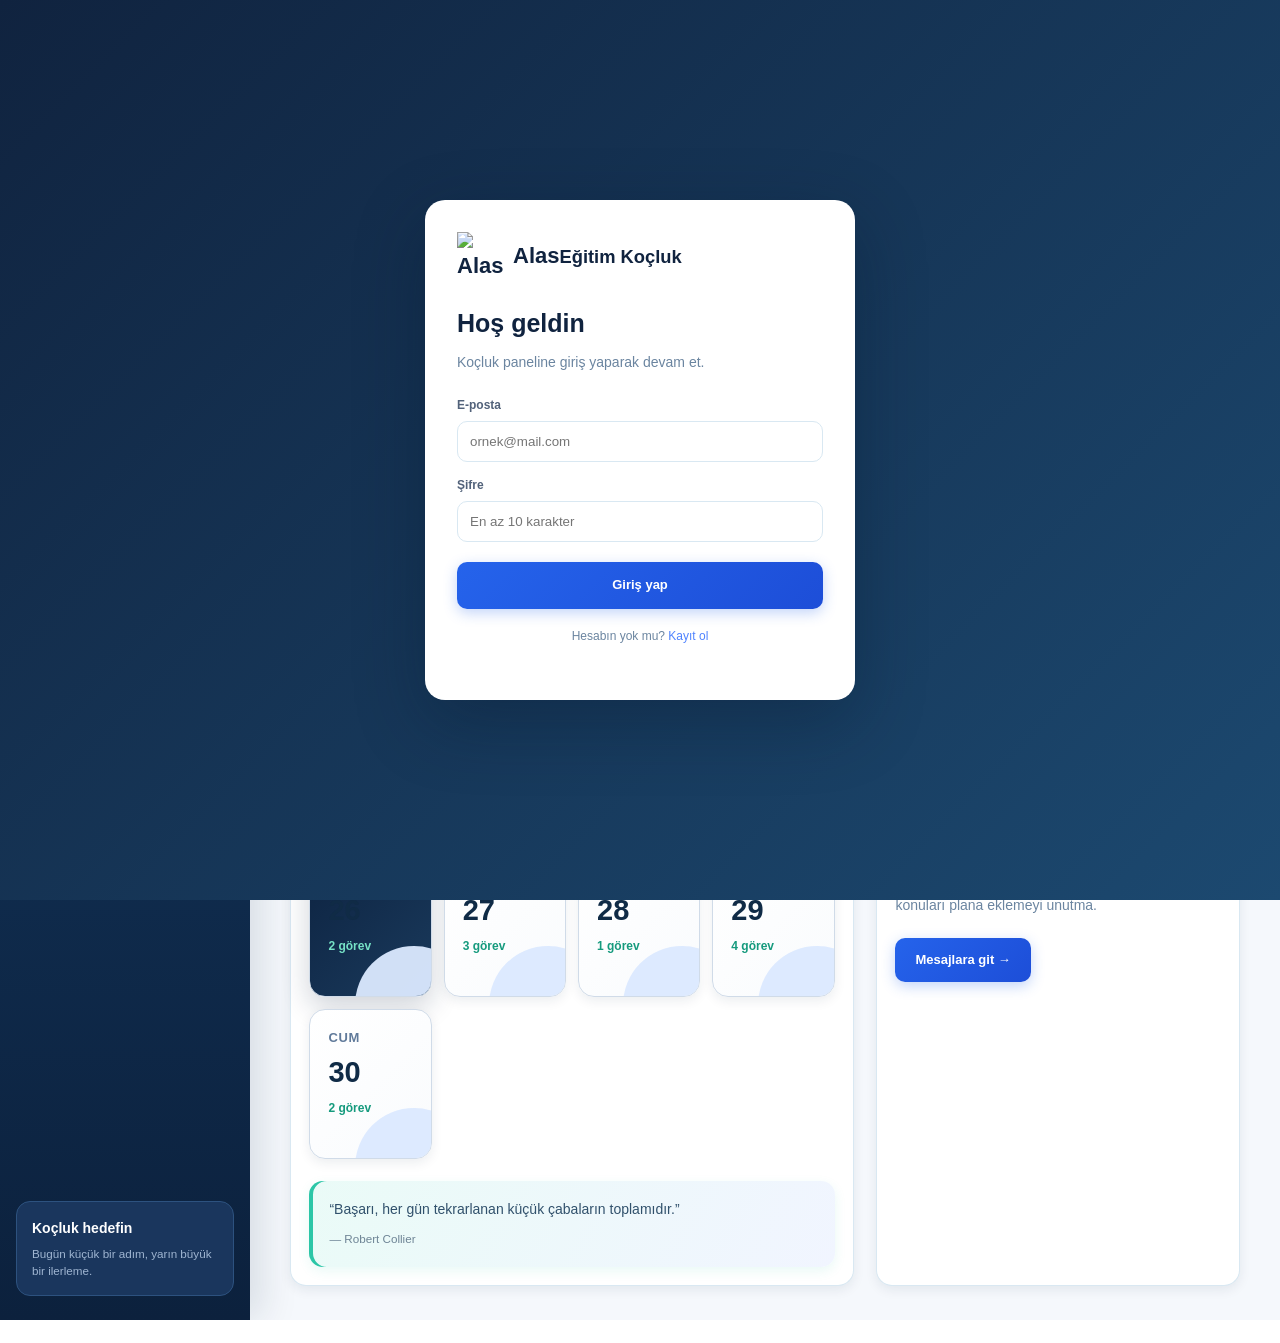
==== commit fc0b46c0: "Koç seçici: yalnızca gelecekteki bekleyen randevular sayılır, uyarı metni netleşti" ====
--- a/src/Kocluk.Api/wwwroot/index.html
+++ b/src/Kocluk.Api/wwwroot/index.html
@@ -354,7 +354,7 @@
     .session-item{border:1px solid #d9e8f2!important;border-radius:12px!important;background:#fff!important;box-shadow:0 2px 8px rgba(16,35,63,.04)!important;transition:all .2s ease!important}.session-item:hover{box-shadow:0 8px 16px rgba(16,35,63,.1)!important;border-color:#c4d5e3!important}
     .topbar{background:linear-gradient(90deg,#fff 0%,#f8fbfd 100%)!important;box-shadow:0 2px 8px rgba(16,35,63,.04)!important;border-color:#d9e8f2!important}
   </style>
-  <link rel="stylesheet" href="/theme.css?v=20261119020000">
+  <link rel="stylesheet" href="/theme.css?v=20261119022000">
   <link rel="stylesheet" href="/analytics.css?v=20261117120000">
   <script src="/share-image.js?v=20261118220000"></script>
   <script src="/analytics.js?v=20261117150000b"></script>
@@ -1981,7 +1981,7 @@
       }
       // Tenant ve bildirim istekleri panelin ilk görünümünü bloke etmemeli.
       // Dashboard yüklemesi doğrudan başlar; tamamlandığında mevcut shell'i günceller.
-      await loadTenants().catch(error => console.warn('Koçluk alanları yüklenemedi', error));
+      for (let attempt = 0; attempt < 3; attempt++) { try { await loadTenants(); break; } catch (error) { console.warn('Koçluk alanları yüklenemedi', error); if (attempt < 2) await new Promise(resolve => setTimeout(resolve, 700 * (attempt + 1))); } }
       loadNotifications().catch(error => console.warn('Bildirimler yüklenemedi', error));
       if (role === 'Parent') loadParentDashboard().catch(error => console.warn('Veli paneli yüklenemedi', error)); else if (role === 'Student') loadStudentDashboard().catch(error => { console.warn('Öğrenci paneli yüklenemedi', error); content.innerHTML = `<div class="welcome"><div><h1>Merhaba, ${escapeHtml(name)} 👋</h1><p>Öğrenci verileri alınamadı.</p></div><div class="date">Öğrenci paneli</div></div><div class="card section"><div class="section-title"><h2>Panel verileri yüklenemedi</h2><button type="button" class="tag blue" onclick="location.reload()">Yenile</button></div><p style="color:var(--muted);margin:0">Sayfayı yenileyerek tekrar deneyebilirsin.</p></div>`; }); else { loadDashboardData().catch(error => console.warn('Koç paneli yüklenemedi', error)); if (role === 'Admin') loadAdminDashboard().catch(error => console.warn('Yönetim paneli yüklenemedi', error)); }
       // Koç ve admin hesapları her girişte Genel Bakış ile başlamalıdır.
@@ -2000,8 +2000,8 @@
       if (role === 'Coach' || role === 'Admin') await loadDashboardData().catch(error => console.warn('Koç paneli yenilenemedi', error));
     }
     async function loadTenants() {
-      const response = await authRequest('/api/tenants');
-      if (!response.ok) return;
+      const response = await authRequest('/api/tenants', { timeoutMs: 25000 });
+      if (!response.ok) throw new Error('tenants:' + response.status);
       const tenants = await response.json();
       const createButton = document.getElementById('create-tenant-button');
       if (tenants.length === 0) {
@@ -2021,10 +2021,10 @@
         tenantLabel.textContent = '';
         const label = document.createElement('span');
         label.textContent = isStudentUser ? '👤 Koçum:' : '🏢 Koçluk alanı:';
-        label.style.cssText = 'font-size:12px;font-weight:700;color:#52627a';
+        label.className = 'ts-label';
         const switcher = document.createElement('select');
         switcher.id = 'tenant-switch'; switcher.title = isStudentUser ? 'Hangi koçunun verisini görmek istediğini seç' : 'Koçluk alanını değiştir';
-        switcher.style.cssText = 'border:1px solid #c7cbe6;border-radius:10px;padding:7px 10px;background:#fff;color:#3730a3;font:inherit;font-weight:700;max-width:220px';
+        switcher.className = 'ts-select';
         tenants.forEach(item => { const option = document.createElement('option'); option.value = item.id; option.textContent = item.name; option.selected = item.id === selected.id; switcher.appendChild(option); });
         const switchTo = id => { localStorage.setItem('tenantId', id); location.reload(); };
         switcher.addEventListener('change', () => switchTo(switcher.value));
@@ -2035,16 +2035,16 @@
             const overviewResponse = await authRequest(`/api/student/me/overview?tenantId=${encodeURIComponent(item.id)}`);
             if (!overviewResponse.ok) return null;
             const overview = await overviewResponse.json();
-            return { item, pending: (overview.sessions || []).filter(session => session.status === 'PendingStudent').length };
+            return { item, pending: (overview.sessions || []).filter(session => session.status === 'PendingStudent' && parseServerDate(session.startsAtUtc) >= new Date()).length };
           })).then(results => {
             const waiting = results.filter(result => result && result.pending > 0);
             waiting.forEach(({ item, pending }) => { const option = [...switcher.options].find(o => o.value === item.id); if (option) option.textContent = `${item.name} · ${pending} bekleyen talep`; });
             if (!waiting.length) return;
             const pill = document.createElement('button');
             pill.type = 'button';
-            pill.style.cssText = 'border:1px solid #f59e0b;background:#fffbeb;color:#92400e;border-radius:999px;padding:6px 12px;font-size:12px;font-weight:800;cursor:pointer';
-            pill.textContent = `⏳ ${waiting.reduce((sum, w) => sum + w.pending, 0)} randevu talebi onayını bekliyor (${waiting[0].item.name}${waiting.length > 1 ? ' +' + (waiting.length - 1) : ''})`;
-            pill.title = 'Bekleyen talebi görmek için o koça geç';
+            pill.className = 'ts-pill';
+            pill.textContent = `⏳ ${waiting[0].item.name} sana ${waiting.reduce((sum, w) => sum + w.pending, 0)} randevu önerdi · incele${waiting.length > 1 ? ' (+' + (waiting.length - 1) + ' koç daha)' : ''}`;
+            pill.title = 'Onayını bekleyen randevuyu görmek için o koçun paneline geç';
             pill.addEventListener('click', () => switchTo(waiting[0].item.id));
             switcherHost.appendChild(pill);
           }).catch(() => {});
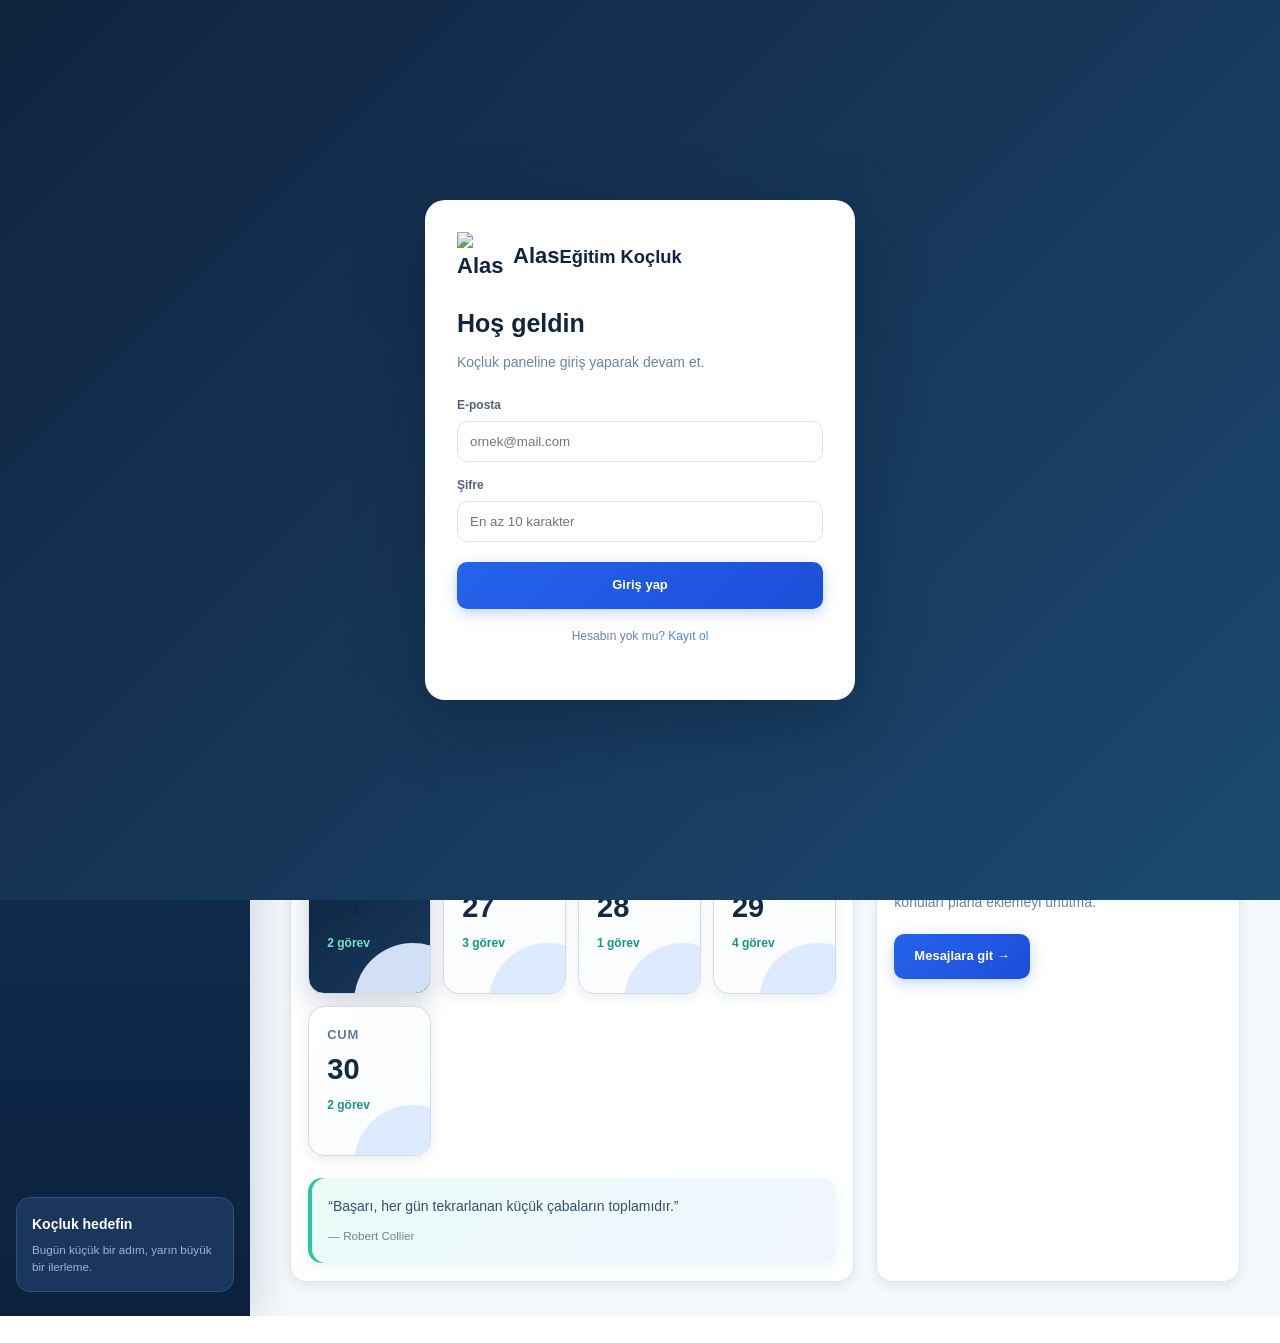
==== commit 1764eba4: "Öğrenci sayfaları: planlar, denemeler, ders takvimi yeniden tasarlandı; ortak sıkı başlık ve kartlar" ====
--- a/src/Kocluk.Api/wwwroot/index.html
+++ b/src/Kocluk.Api/wwwroot/index.html
@@ -354,7 +354,7 @@
     .session-item{border:1px solid #d9e8f2!important;border-radius:12px!important;background:#fff!important;box-shadow:0 2px 8px rgba(16,35,63,.04)!important;transition:all .2s ease!important}.session-item:hover{box-shadow:0 8px 16px rgba(16,35,63,.1)!important;border-color:#c4d5e3!important}
     .topbar{background:linear-gradient(90deg,#fff 0%,#f8fbfd 100%)!important;box-shadow:0 2px 8px rgba(16,35,63,.04)!important;border-color:#d9e8f2!important}
   </style>
-  <link rel="stylesheet" href="/theme.css?v=20261119022000">
+  <link rel="stylesheet" href="/theme.css?v=20261119033000">
   <link rel="stylesheet" href="/analytics.css?v=20261117120000">
   <script src="/share-image.js?v=20261118220000"></script>
   <script src="/analytics.js?v=20261117150000b"></script>
@@ -362,9 +362,10 @@
   <script src="/question-pool.js?v=20261116180000"></script>
   <script src="/sidebar-collapse.js?v=20261117170000"></script>
   <script src="/coach-ui.js?v=20261119012000"></script>
+  <script src="/student-pages.js?v=20261119030000"></script>
   <script src="/coach-pages.js?v=20261119012000"></script>
   <script src="/week-builder.js?v=20261119002000"></script>
-  <script src="/student-detail.js?v=20261119014000"></script>
+  <script src="/student-detail.js?v=20261119030000"></script>
 </head>
 <body>
   <!-- Professional Question Modal -->
@@ -1862,14 +1863,11 @@
     }
     async function loadStudentPlansPage() {
       const response = await authRequest('/api/student/me/overview'); if (!response.ok) { await loadStudentDashboard(); return; }
-      const detail = await response.json(); const plans = detail.plans || []; const tasks = plans.flatMap(plan => plan.tasks || []);
-      content.innerHTML = `<div class="welcome"><div><h1>Çalışma Planlarım</h1><p>Koçunun verdiği görevleri takip et ve tamamladıklarını işaretle.</p></div><a class="primary" href="#schedule">Randevularım →</a></div><div class="card section"><div class="section-title"><h2>Planlarım</h2><span class="tag blue">${tasks.filter(task => task.isCompleted).length}/${tasks.length} tamamlandı</span></div>${plans.length ? plans.map(plan => `<div class="task" style="display:block;margin-bottom:10px"><div class="task-text"><strong>${plan.title}</strong><small>${plan.weekStart} · ${(plan.tasks || []).length} görev</small></div>${(plan.tasks || []).map(task => `<label class="task" style="cursor:pointer;margin-top:8px"><input type="checkbox" data-plan="${plan.id}" data-task="${task.id}" ${task.isCompleted ? 'checked' : ''} style="width:18px;height:18px;margin-right:12px"><div class="task-text"><strong>${task.title}</strong><small>${task.dueDate} · ${task.completedQuestions}/${task.targetQuestions} soru</small></div></label>`).join('')}</div>`).join('') : '<p style="color:var(--muted)">Henüz çalışma planı atanmadı.</p>'}</div>`;
-      content.querySelectorAll('input[data-task]').forEach(input => input.addEventListener('change', async () => { const plan = plans.find(item => item.id === input.dataset.plan); const task = plan?.tasks.find(item => item.id === input.dataset.task); if (!plan || !task) return; const result = await authRequest(`/api/tenants/${detail.student.tenantId}/plans/${plan.id}/tasks/${task.id}/progress`, { method: 'PUT', body: JSON.stringify({ completedQuestions: input.checked ? Math.max(task.completedQuestions, task.targetQuestions) : 0, isCompleted: input.checked }) }); if (!result.ok) input.checked = !input.checked; }));
+      window.StudentPages.plans(content, await response.json(), { authRequest, reload: loadStudentPlansPage });
     }
     async function loadStudentExamsPage() {
       const response = await authRequest('/api/student/me/overview'); if (!response.ok) { await loadStudentDashboard(); return; }
-      const detail = await response.json(); const exams = detail.exams || []; const average = exams.length ? (exams.reduce((sum, exam) => sum + Number(exam.score || 0), 0) / exams.length).toFixed(1) : '—'; const averageNet = exams.length ? (exams.reduce((sum, exam) => sum + Number(exam.net || 0), 0) / exams.length).toFixed(2) : '—';
-      content.innerHTML = `<div class="welcome"><div><h1>Deneme &amp; Sınavlarım</h1><p>Sonuçlarını ve gelişimini takip et.</p></div></div><div class="grid"><div class="card stat"><div class="stat-head"><span>Toplam deneme</span><span class="stat-icon">◒</span></div><div class="stat-value">${exams.length}</div><div class="stat-foot">Kayıtlı sonuç</div></div><div class="card stat"><div class="stat-head"><span>Ortalama puan</span><span class="stat-icon">★</span></div><div class="stat-value">${average}</div><div class="stat-foot">Tüm denemelerin ortalaması</div></div><div class="card stat"><div class="stat-head"><span>Ortalama net</span><span class="stat-icon">✓</span></div><div class="stat-value">${averageNet}</div><div class="stat-foot">Doğru − yanlış / 4</div></div></div><div class="card section"><div class="section-title"><h2>Sonuçlarım</h2><span class="tag blue">Net hesabı aktif</span></div>${exams.length ? exams.map(exam => `<div class="task"><div class="task-text"><strong>${exam.title}</strong><small>${exam.examDate} · ${exam.correct} doğru, ${exam.wrong} yanlış, ${exam.blank} boş · Net: ${exam.net}</small></div><span class="tag blue">${exam.score} puan · Net ${exam.net}</span></div>`).join('') : '<p style="color:var(--muted)">Henüz deneme sonucu eklenmedi.</p>'}</div>`;
+      window.StudentPages.exams(content, await response.json(), { authRequest, reload: loadStudentExamsPage });
     }
     async function loadStudentSchedulePage() { await loadStudentDashboard(); const calendar = content.querySelector('#student-coach-calendar')?.closest('.card.section'); const request = content.querySelector('#student-session-request-form')?.closest('.card.section'); const modal = content.querySelector('#student-request-modal'); if (!calendar || !request) return; [...content.children].forEach(child => { if (child !== calendar && child !== request && child !== modal) child.remove(); }); }
     async function renderAdminPeople(box, tenantId) {
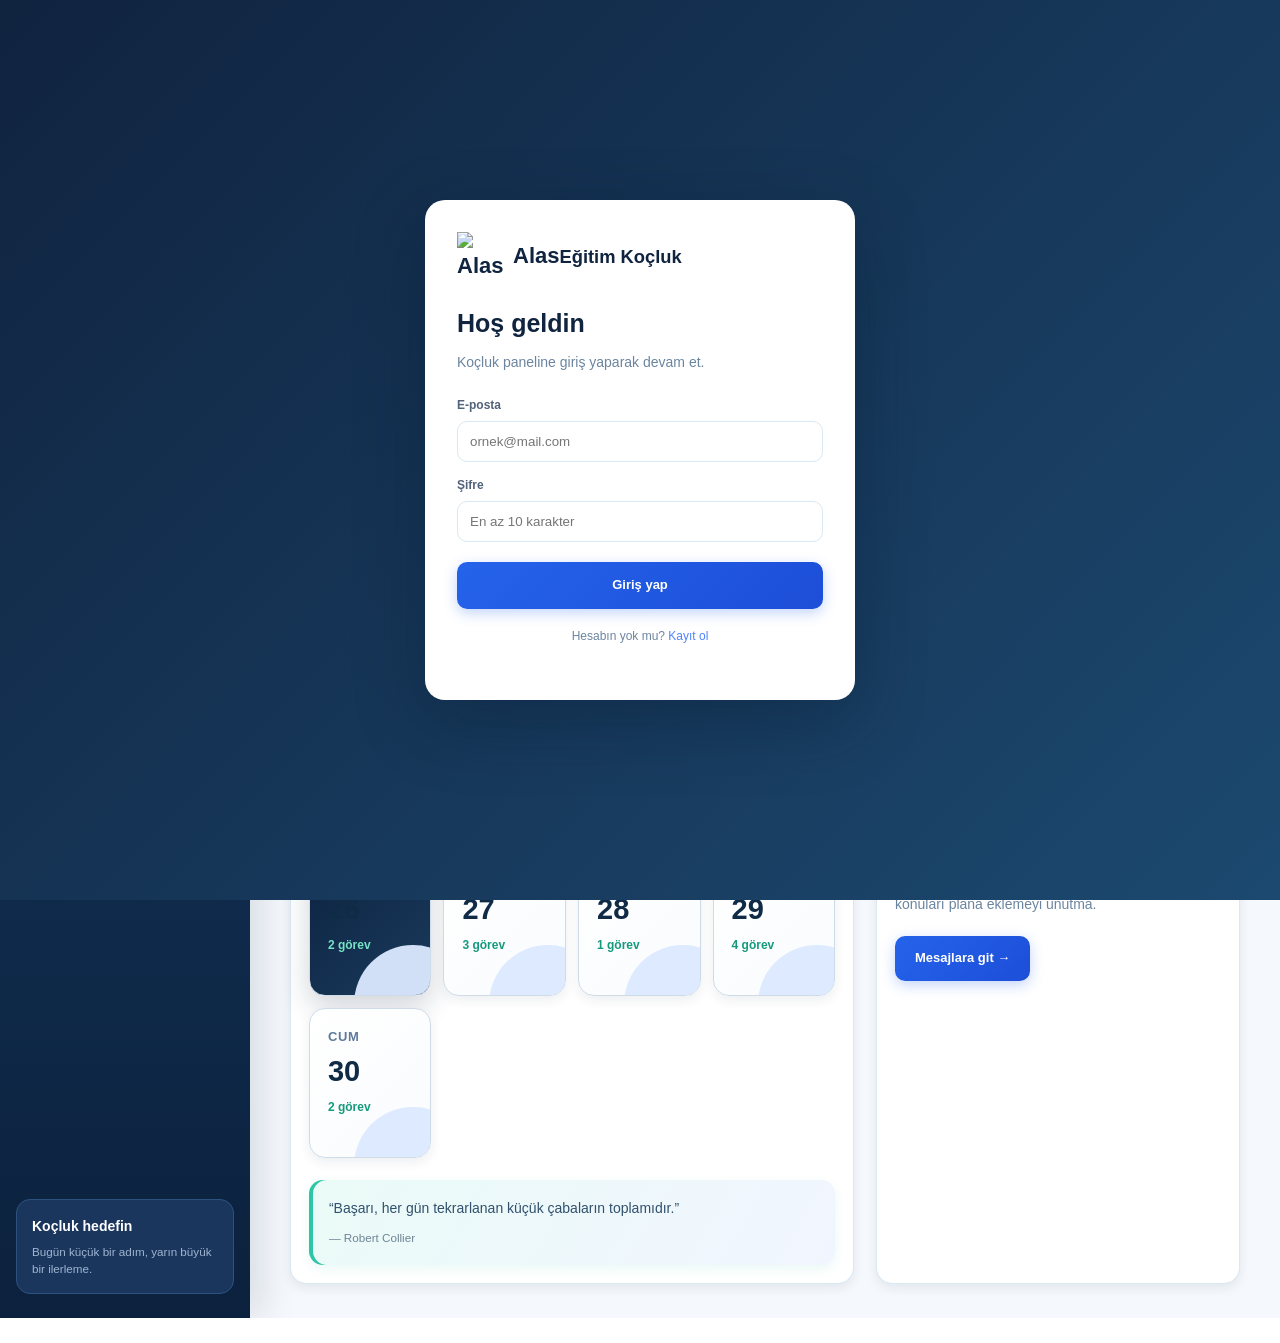
==== commit baab8960: "Takvimim: sade, renkli kenar çizgili ders kartları" ====
--- a/src/Kocluk.Api/wwwroot/index.html
+++ b/src/Kocluk.Api/wwwroot/index.html
@@ -354,7 +354,7 @@
     .session-item{border:1px solid #d9e8f2!important;border-radius:12px!important;background:#fff!important;box-shadow:0 2px 8px rgba(16,35,63,.04)!important;transition:all .2s ease!important}.session-item:hover{box-shadow:0 8px 16px rgba(16,35,63,.1)!important;border-color:#c4d5e3!important}
     .topbar{background:linear-gradient(90deg,#fff 0%,#f8fbfd 100%)!important;box-shadow:0 2px 8px rgba(16,35,63,.04)!important;border-color:#d9e8f2!important}
   </style>
-  <link rel="stylesheet" href="/theme.css?v=20261119033000">
+  <link rel="stylesheet" href="/theme.css?v=20261119034000">
   <link rel="stylesheet" href="/analytics.css?v=20261117120000">
   <script src="/share-image.js?v=20261118220000"></script>
   <script src="/analytics.js?v=20261117150000b"></script>
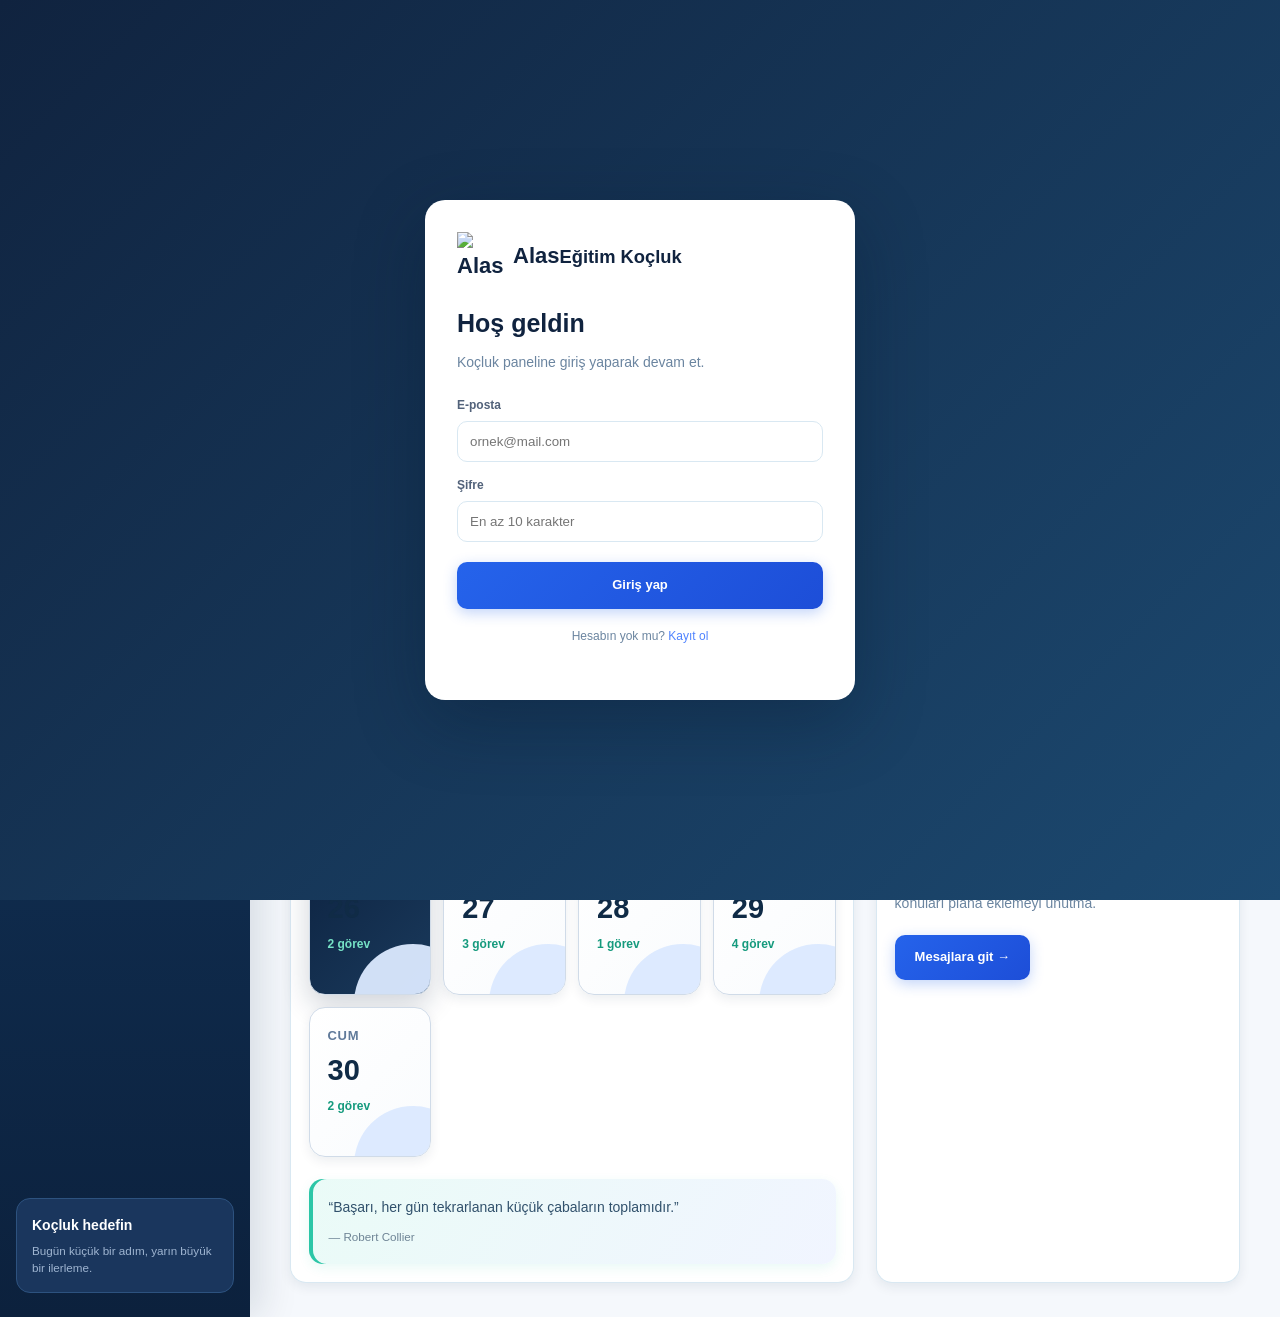
==== commit 98add757: "Öğrenci ilk girişte en çok verisi olan koçla açılır, sonra seçiciden değiştirilebilir" ====
--- a/src/Kocluk.Api/wwwroot/index.html
+++ b/src/Kocluk.Api/wwwroot/index.html
@@ -2009,7 +2009,13 @@
         createButton.classList.toggle('hidden', !isCoach);
         return;
       }
-      const selected = tenants.find(x => x.id === localStorage.getItem('tenantId')) || tenants[0];
+      let selected = tenants.find(x => x.id === localStorage.getItem('tenantId'));
+      if (!selected && tenants.length > 1 && currentUserRoles.some(role => role.toLowerCase() === 'student')) {
+        // İlk girişte öğrenci en çok verisi (plan, ders, deneme, görüşme) olan koçla açılır; sonra üstteki seçiciden değiştirebilir.
+        const scored = await Promise.all(tenants.map(async item => { try { const r = await authRequest(`/api/student/me/overview?tenantId=${encodeURIComponent(item.id)}`); if (!r.ok) return { item, score: -1 }; const o = await r.json(); return { item, score: (o.plans || []).length * 3 + (o.lessonSlots || []).length + (o.exams || []).length * 2 + (o.sessions || []).length }; } catch { return { item, score: -1 }; } }));
+        selected = scored.sort((a, b) => b.score - a.score)[0].item;
+      }
+      selected = selected || tenants[0];
       localStorage.setItem('tenantId', selected.id);
       const tenantLabel = document.getElementById('tenant-name');
       const switcherHost = document.getElementById('tenant-switcher');
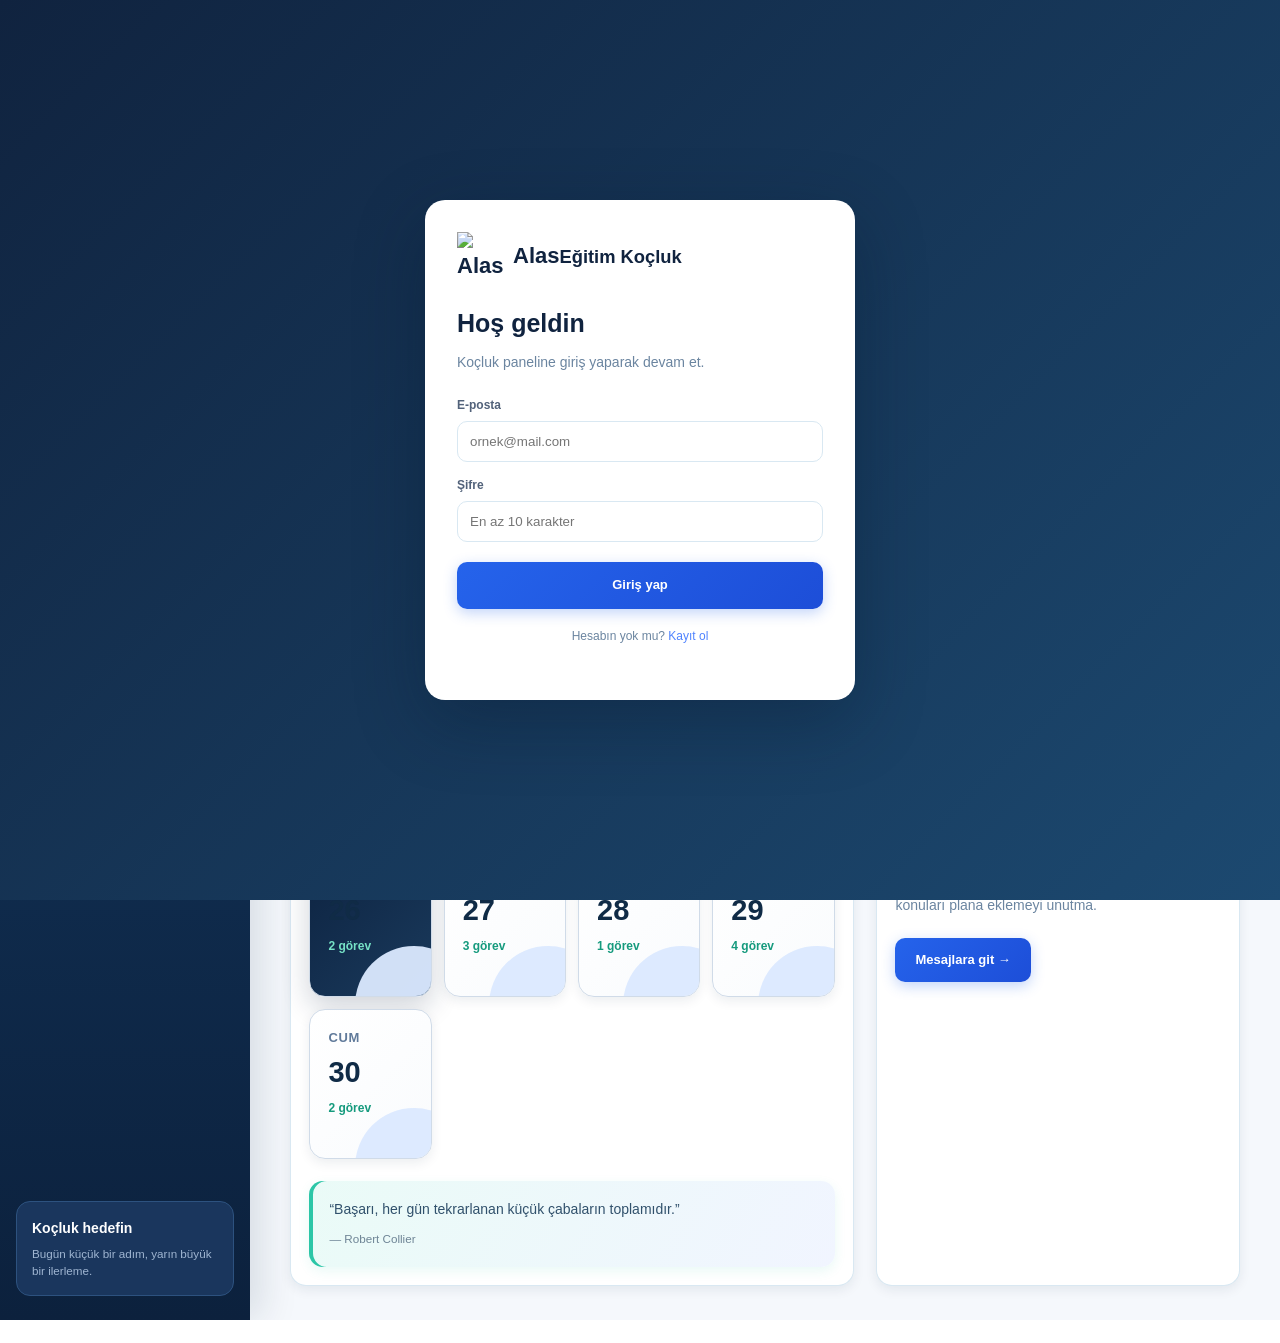
==== commit 5294decb: "Öğrenci girişinde koç seçici gecikirse arka planda yeniden denenir" ====
--- a/src/Kocluk.Api/wwwroot/index.html
+++ b/src/Kocluk.Api/wwwroot/index.html
@@ -354,7 +354,7 @@
     .session-item{border:1px solid #d9e8f2!important;border-radius:12px!important;background:#fff!important;box-shadow:0 2px 8px rgba(16,35,63,.04)!important;transition:all .2s ease!important}.session-item:hover{box-shadow:0 8px 16px rgba(16,35,63,.1)!important;border-color:#c4d5e3!important}
     .topbar{background:linear-gradient(90deg,#fff 0%,#f8fbfd 100%)!important;box-shadow:0 2px 8px rgba(16,35,63,.04)!important;border-color:#d9e8f2!important}
   </style>
-  <link rel="stylesheet" href="/theme.css?v=20261119034000">
+  <link rel="stylesheet" href="/theme.css?v=20261119040000">
   <link rel="stylesheet" href="/analytics.css?v=20261117120000">
   <script src="/share-image.js?v=20261118220000"></script>
   <script src="/analytics.js?v=20261117150000b"></script>
@@ -1981,6 +1981,7 @@
       // Dashboard yüklemesi doğrudan başlar; tamamlandığında mevcut shell'i günceller.
       for (let attempt = 0; attempt < 3; attempt++) { try { await loadTenants(); break; } catch (error) { console.warn('Koçluk alanları yüklenemedi', error); if (attempt < 2) await new Promise(resolve => setTimeout(resolve, 700 * (attempt + 1))); } }
       loadNotifications().catch(error => console.warn('Bildirimler yüklenemedi', error));
+      if (role === 'Student') [2500, 7000, 15000].forEach(delay => setTimeout(() => { if (document.getElementById('tenant-switch')) return; loadTenants().catch(() => {}); }, delay));
       if (role === 'Parent') loadParentDashboard().catch(error => console.warn('Veli paneli yüklenemedi', error)); else if (role === 'Student') loadStudentDashboard().catch(error => { console.warn('Öğrenci paneli yüklenemedi', error); content.innerHTML = `<div class="welcome"><div><h1>Merhaba, ${escapeHtml(name)} 👋</h1><p>Öğrenci verileri alınamadı.</p></div><div class="date">Öğrenci paneli</div></div><div class="card section"><div class="section-title"><h2>Panel verileri yüklenemedi</h2><button type="button" class="tag blue" onclick="location.reload()">Yenile</button></div><p style="color:var(--muted);margin:0">Sayfayı yenileyerek tekrar deneyebilirsin.</p></div>`; }); else { loadDashboardData().catch(error => console.warn('Koç paneli yüklenemedi', error)); if (role === 'Admin') loadAdminDashboard().catch(error => console.warn('Yönetim paneli yüklenemedi', error)); }
       // Koç ve admin hesapları her girişte Genel Bakış ile başlamalıdır.
       // Tarayıcıda kalan eski #schedule adresi dashboard verilerinin yüklenmeden
